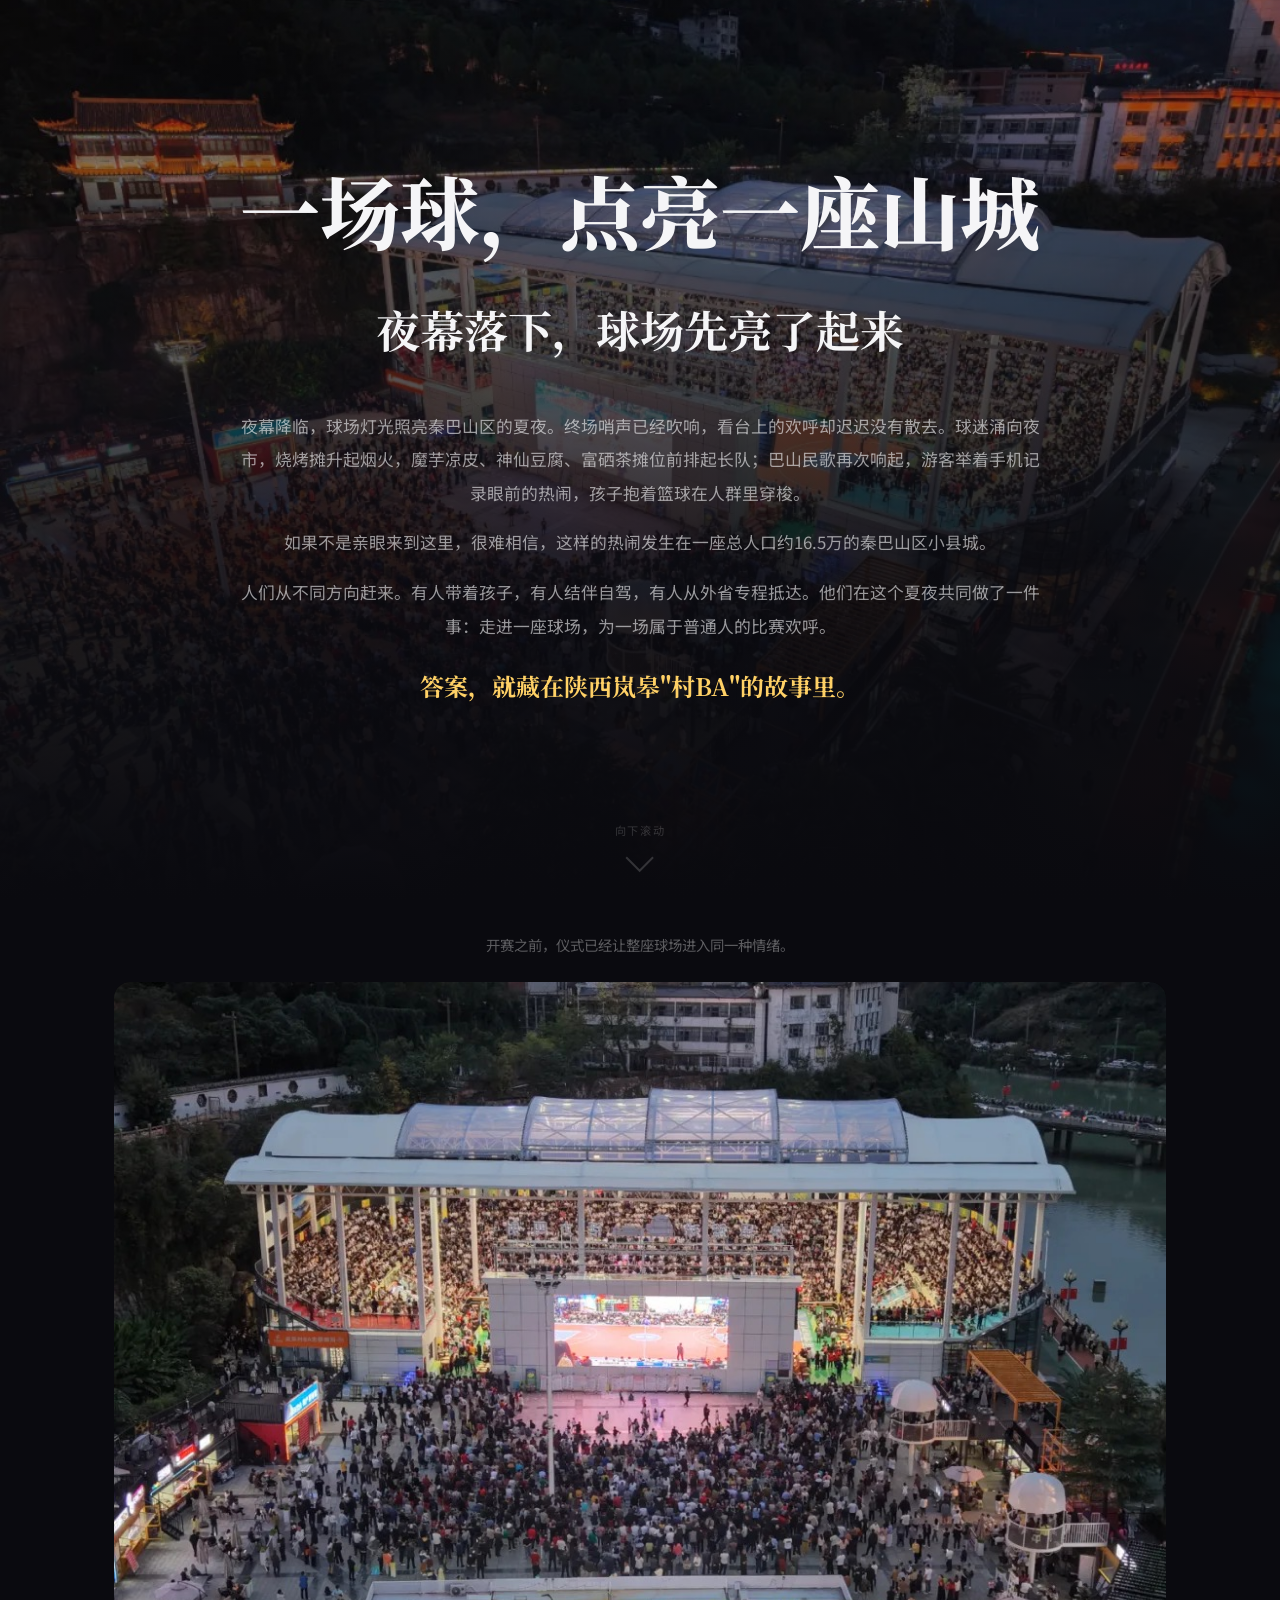
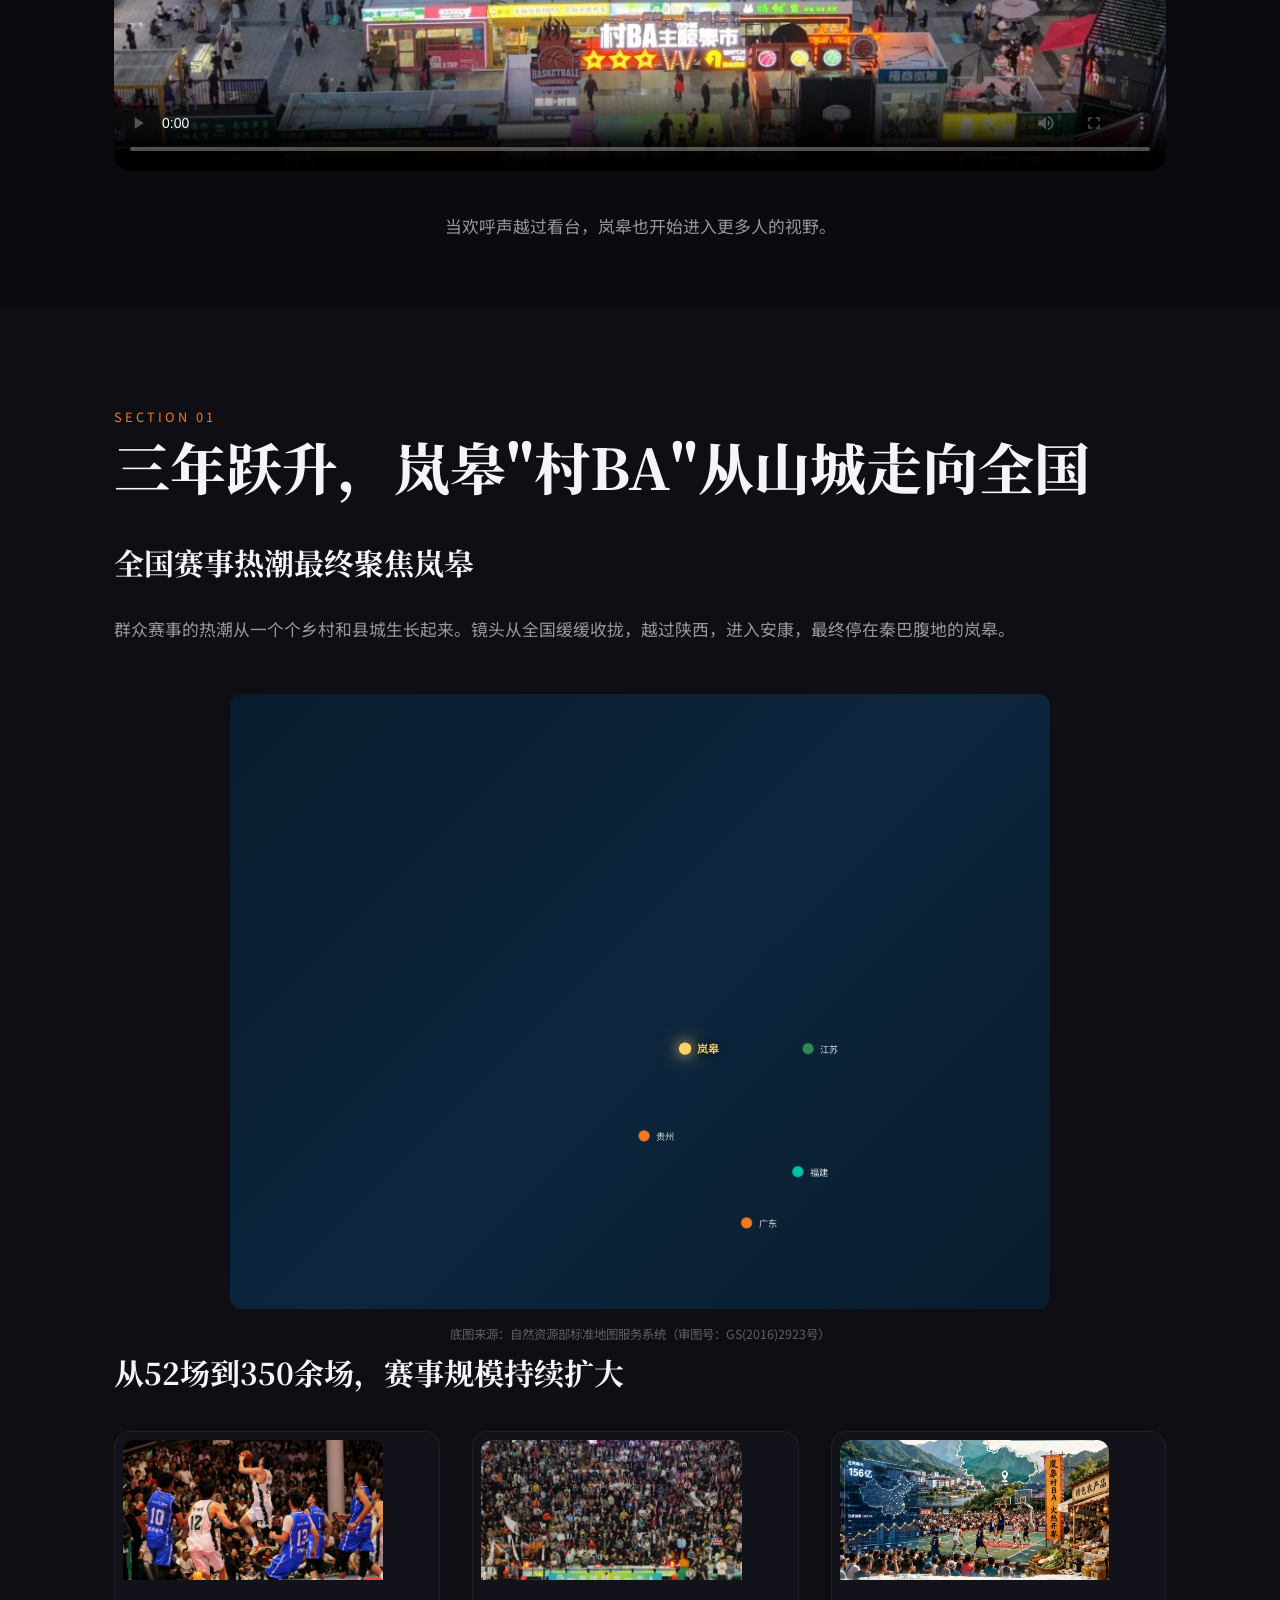
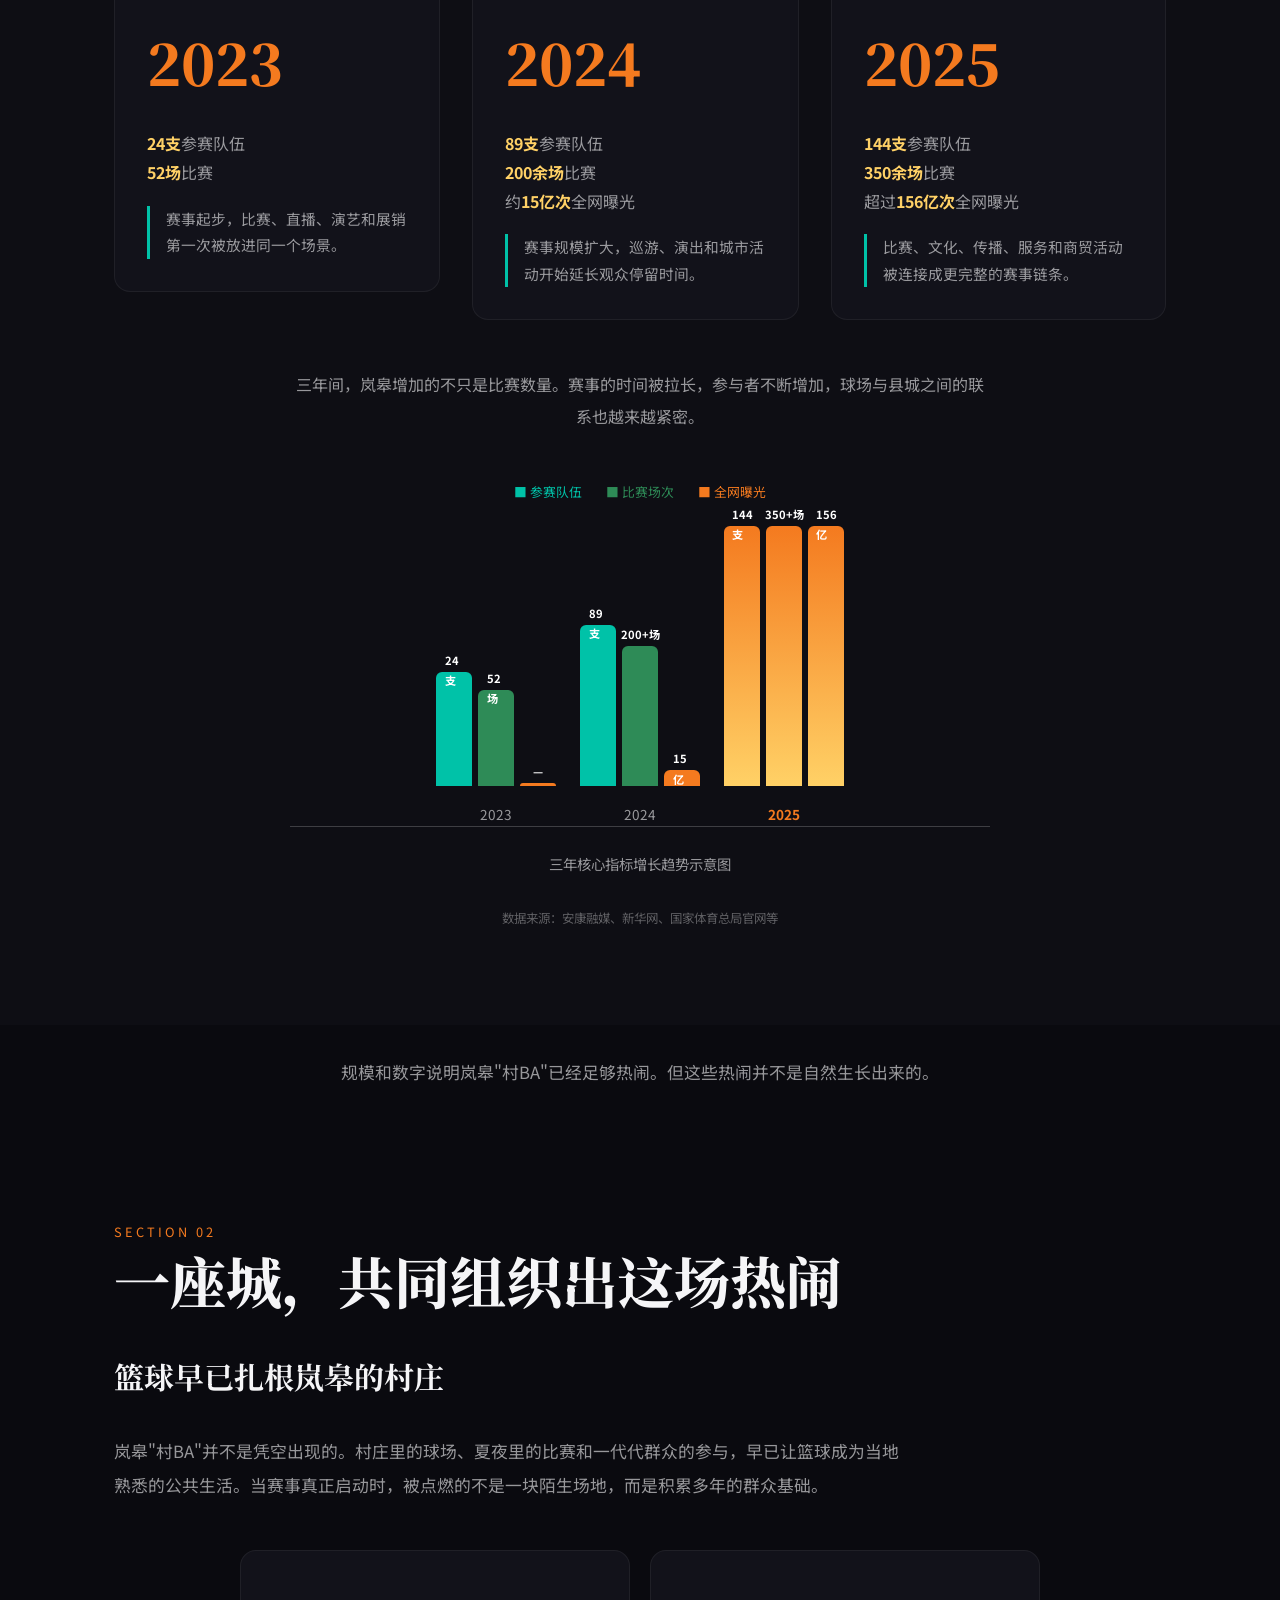
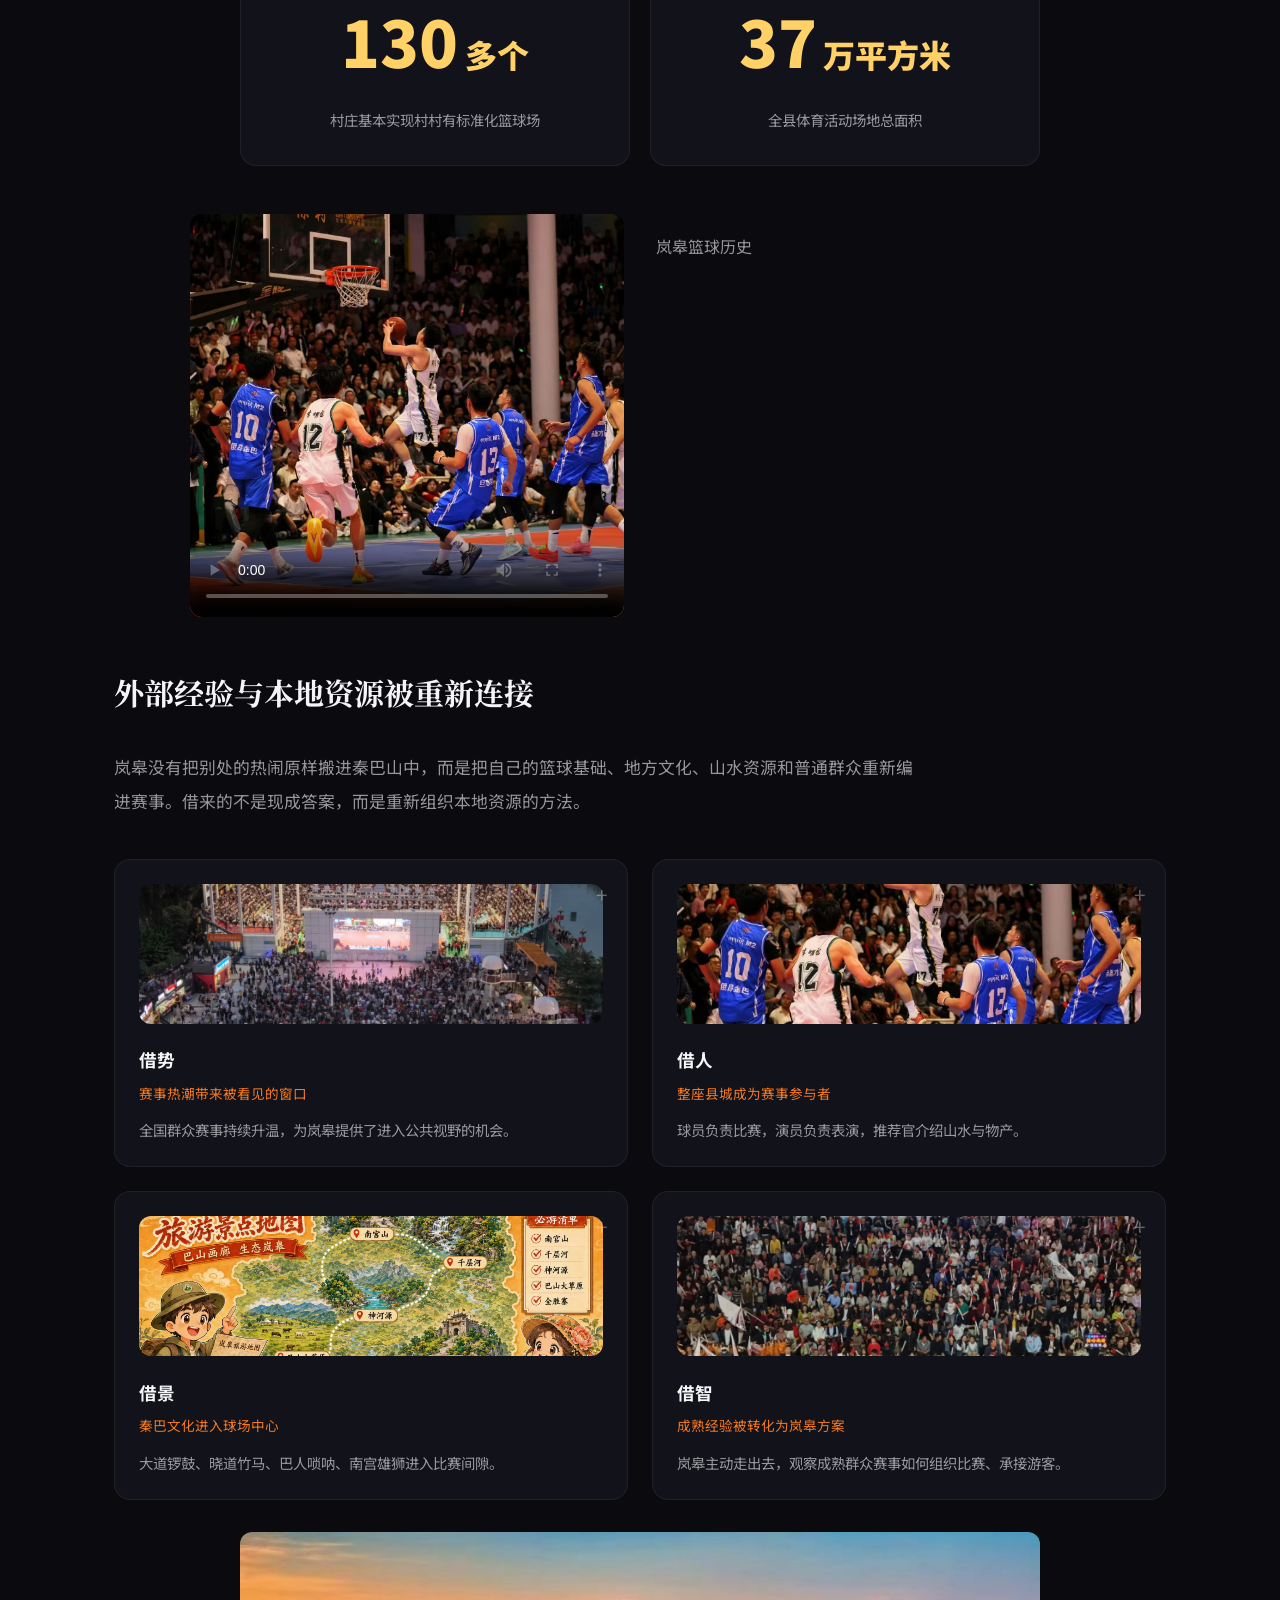
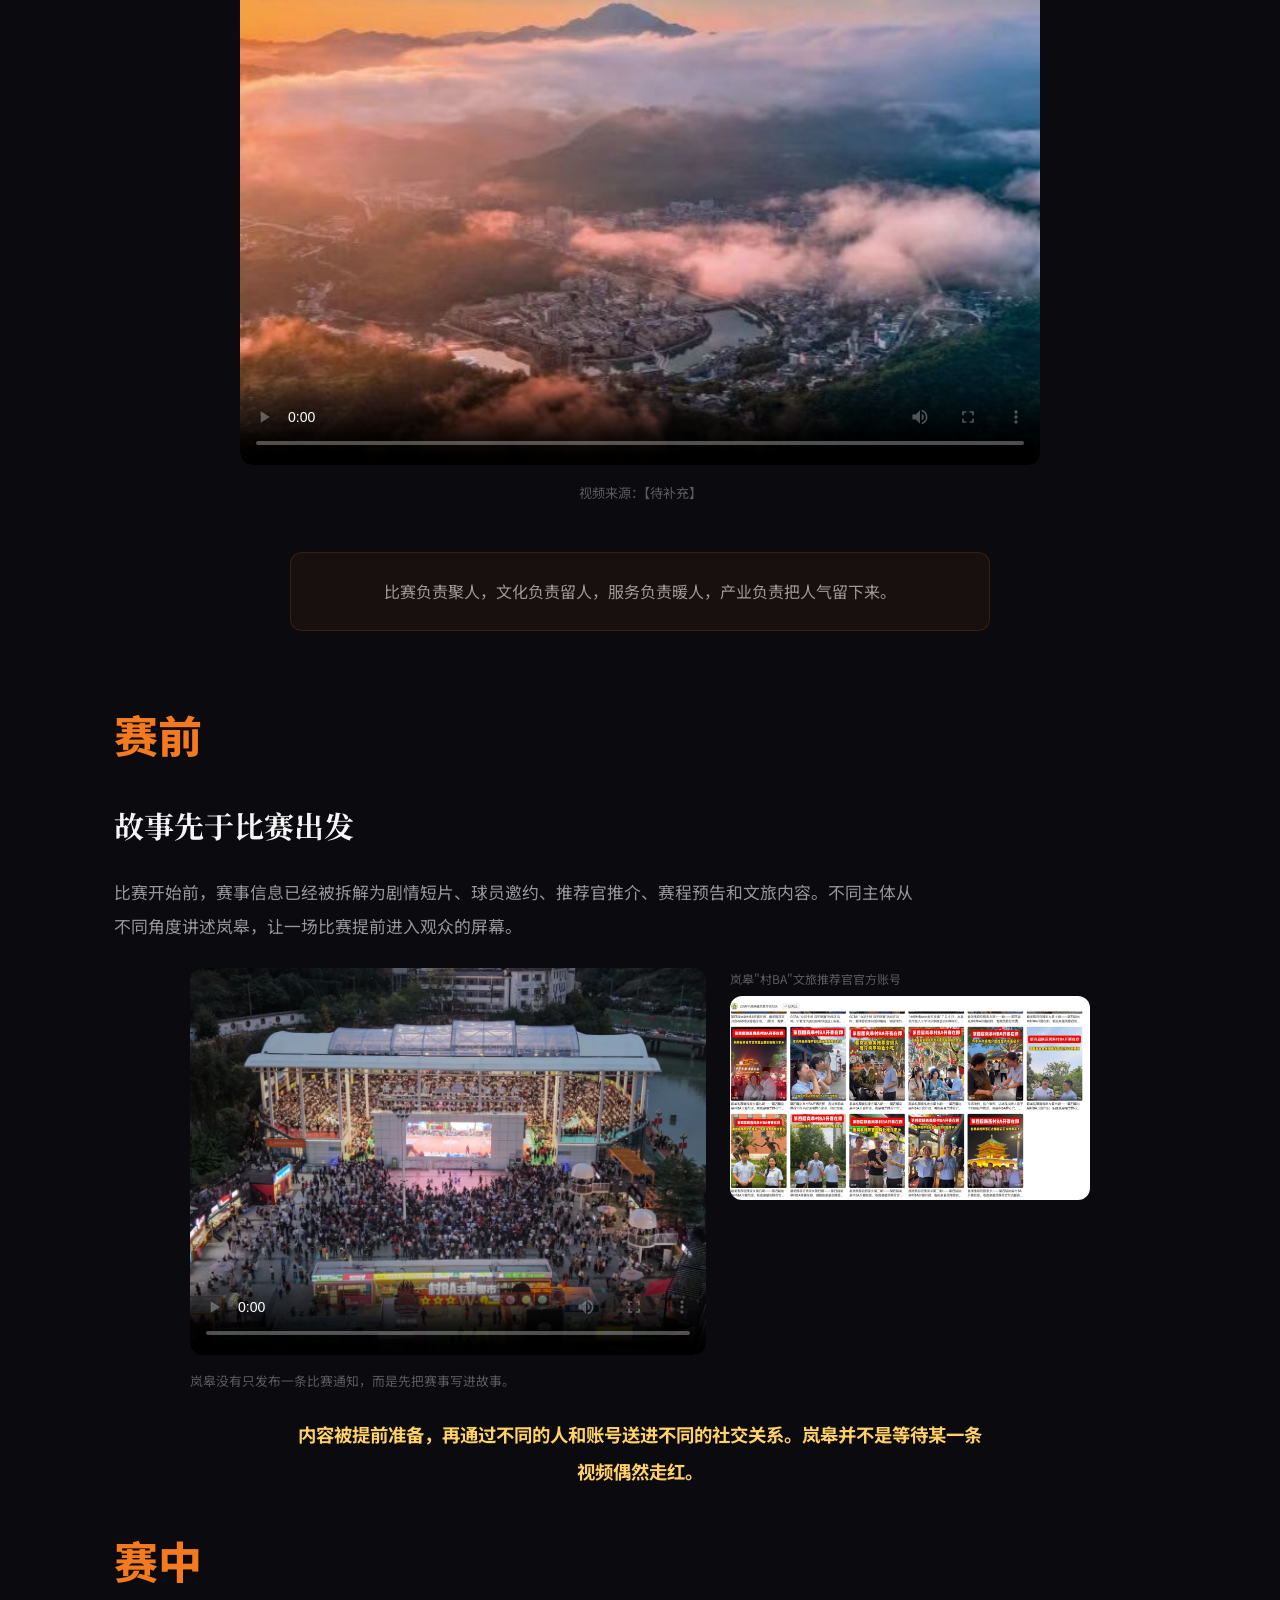
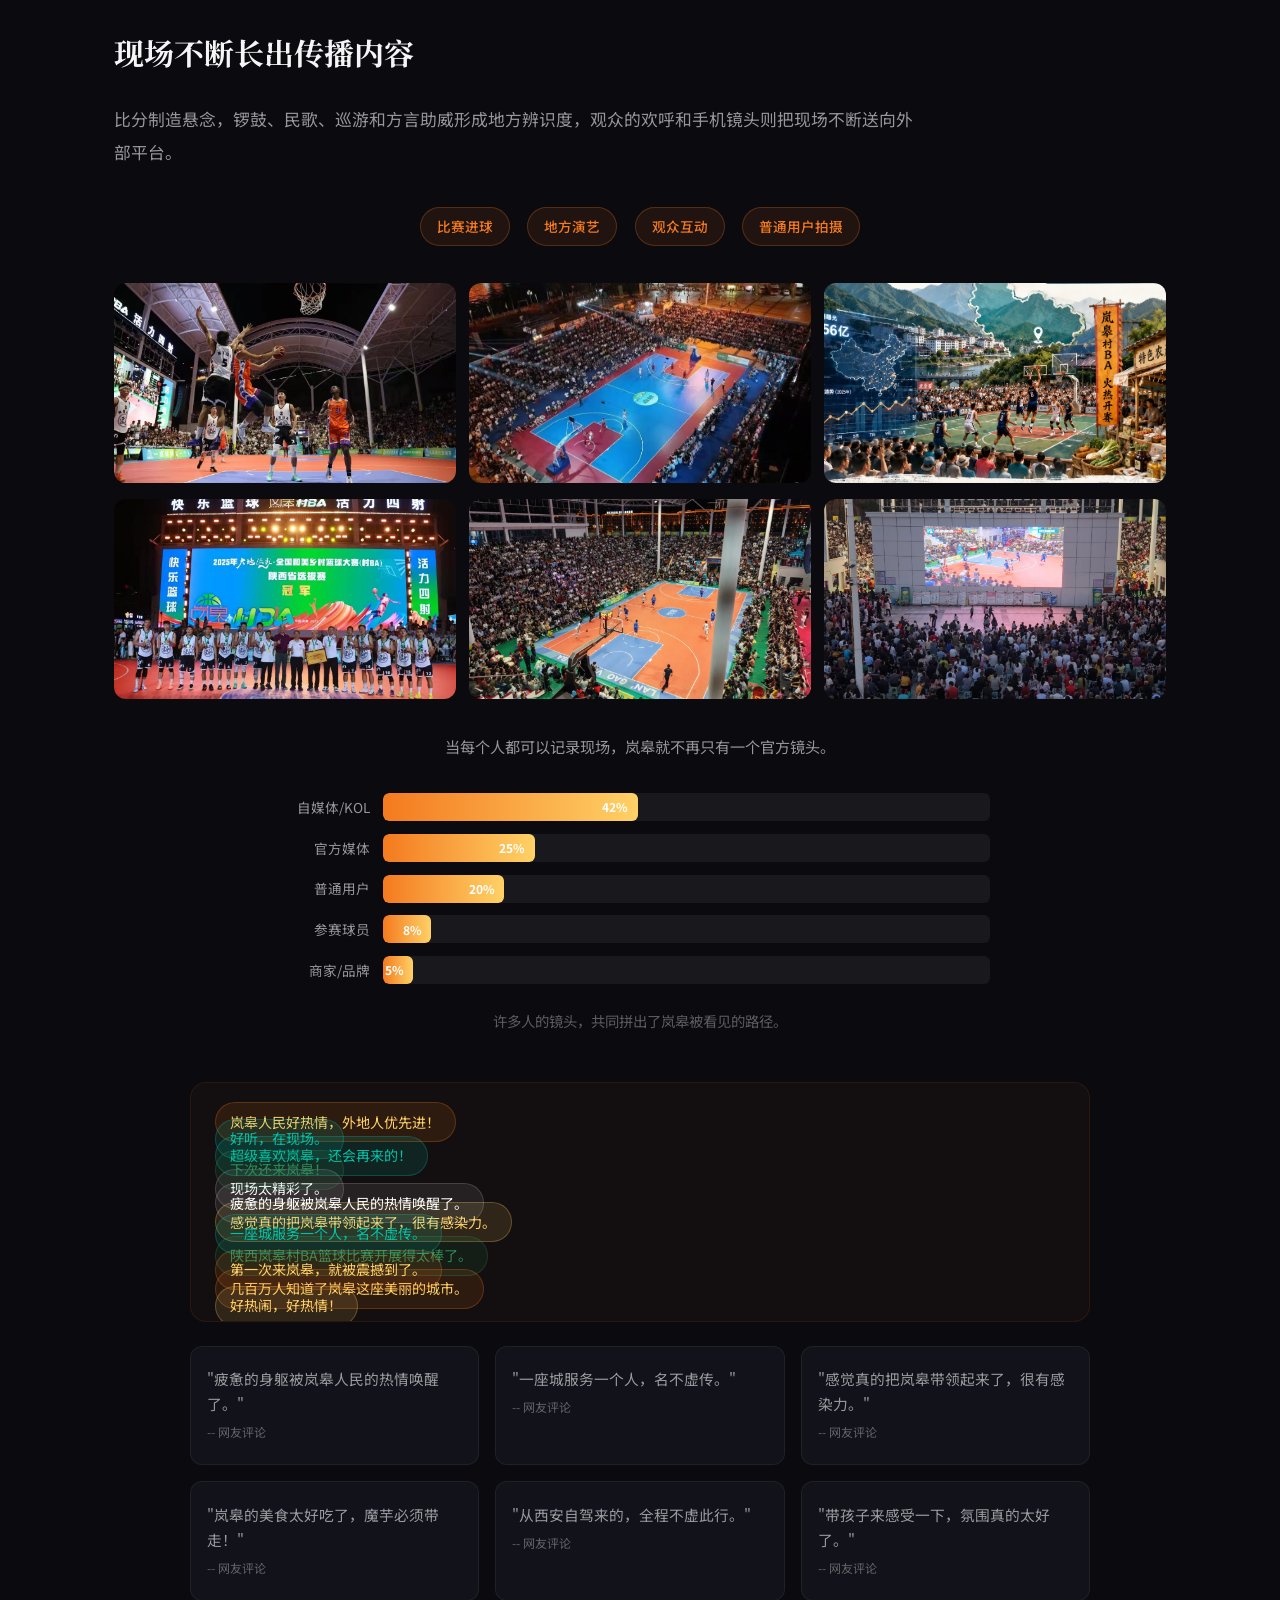
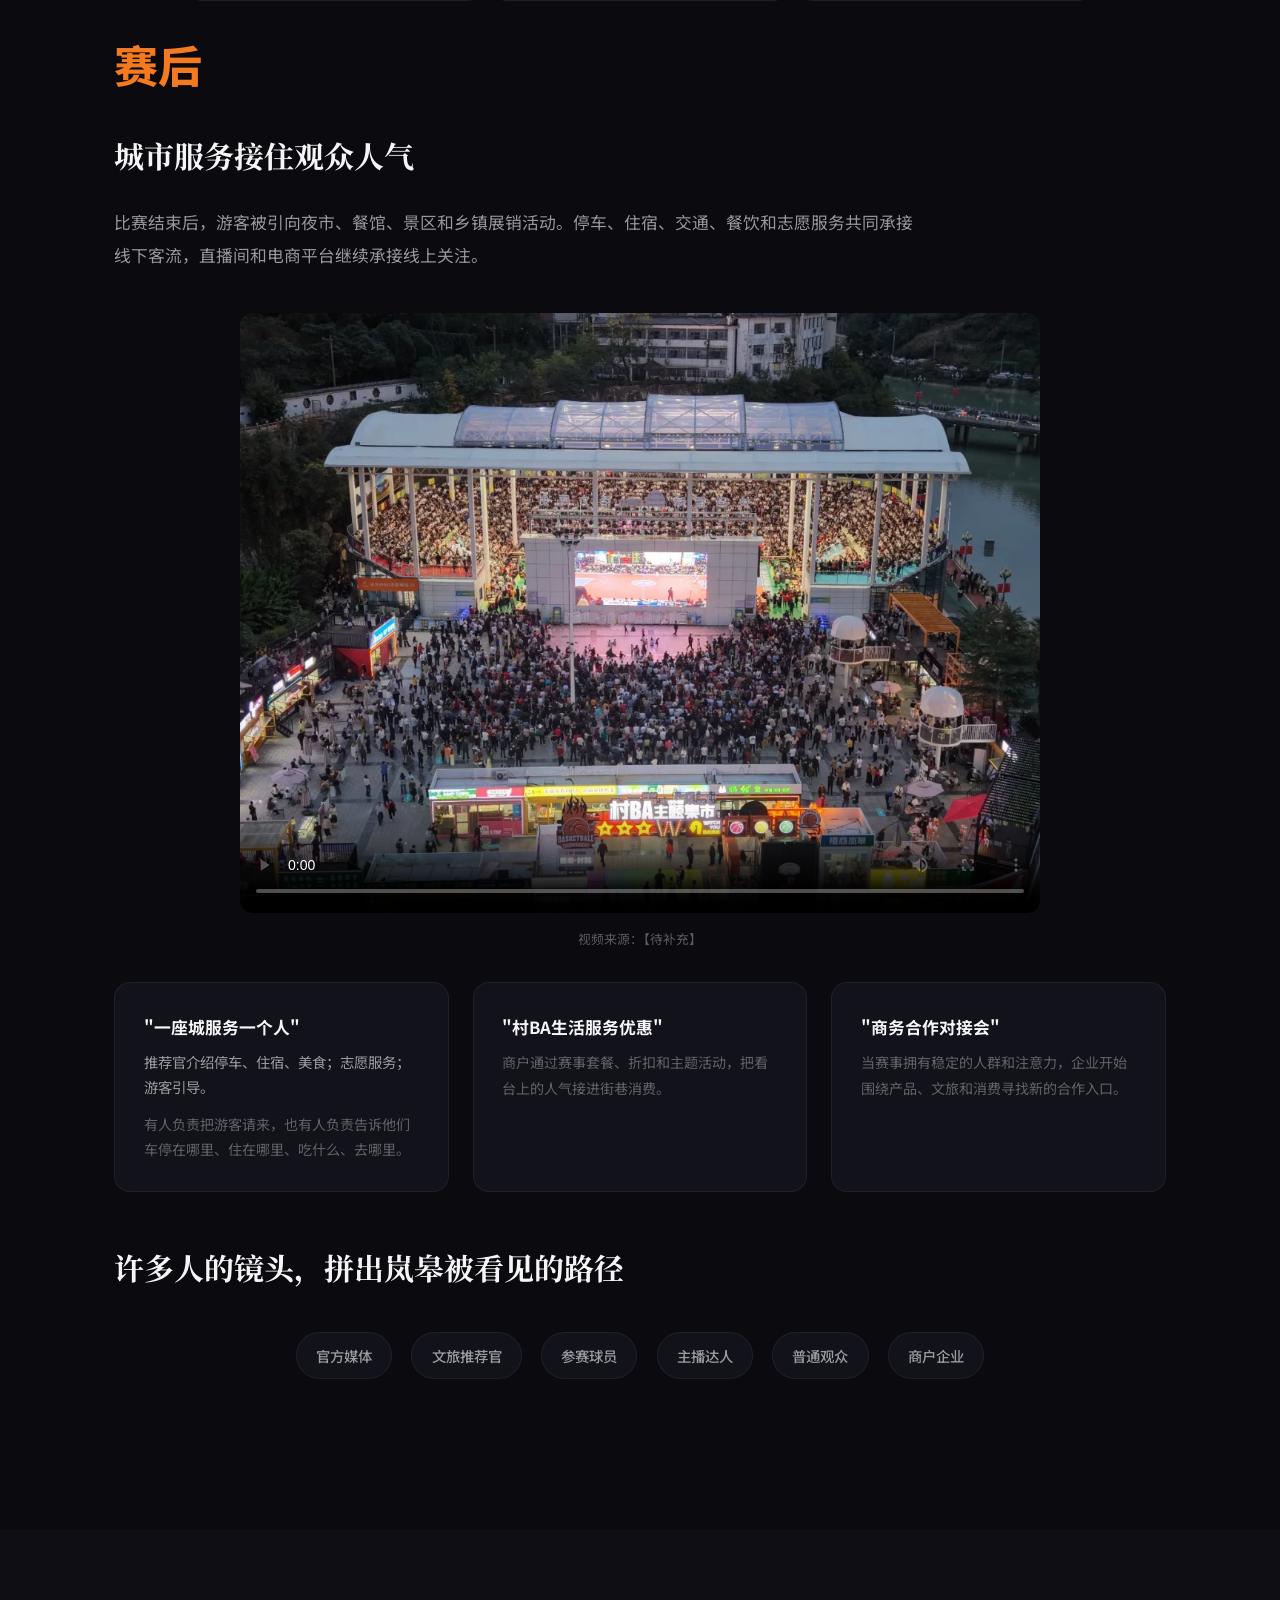
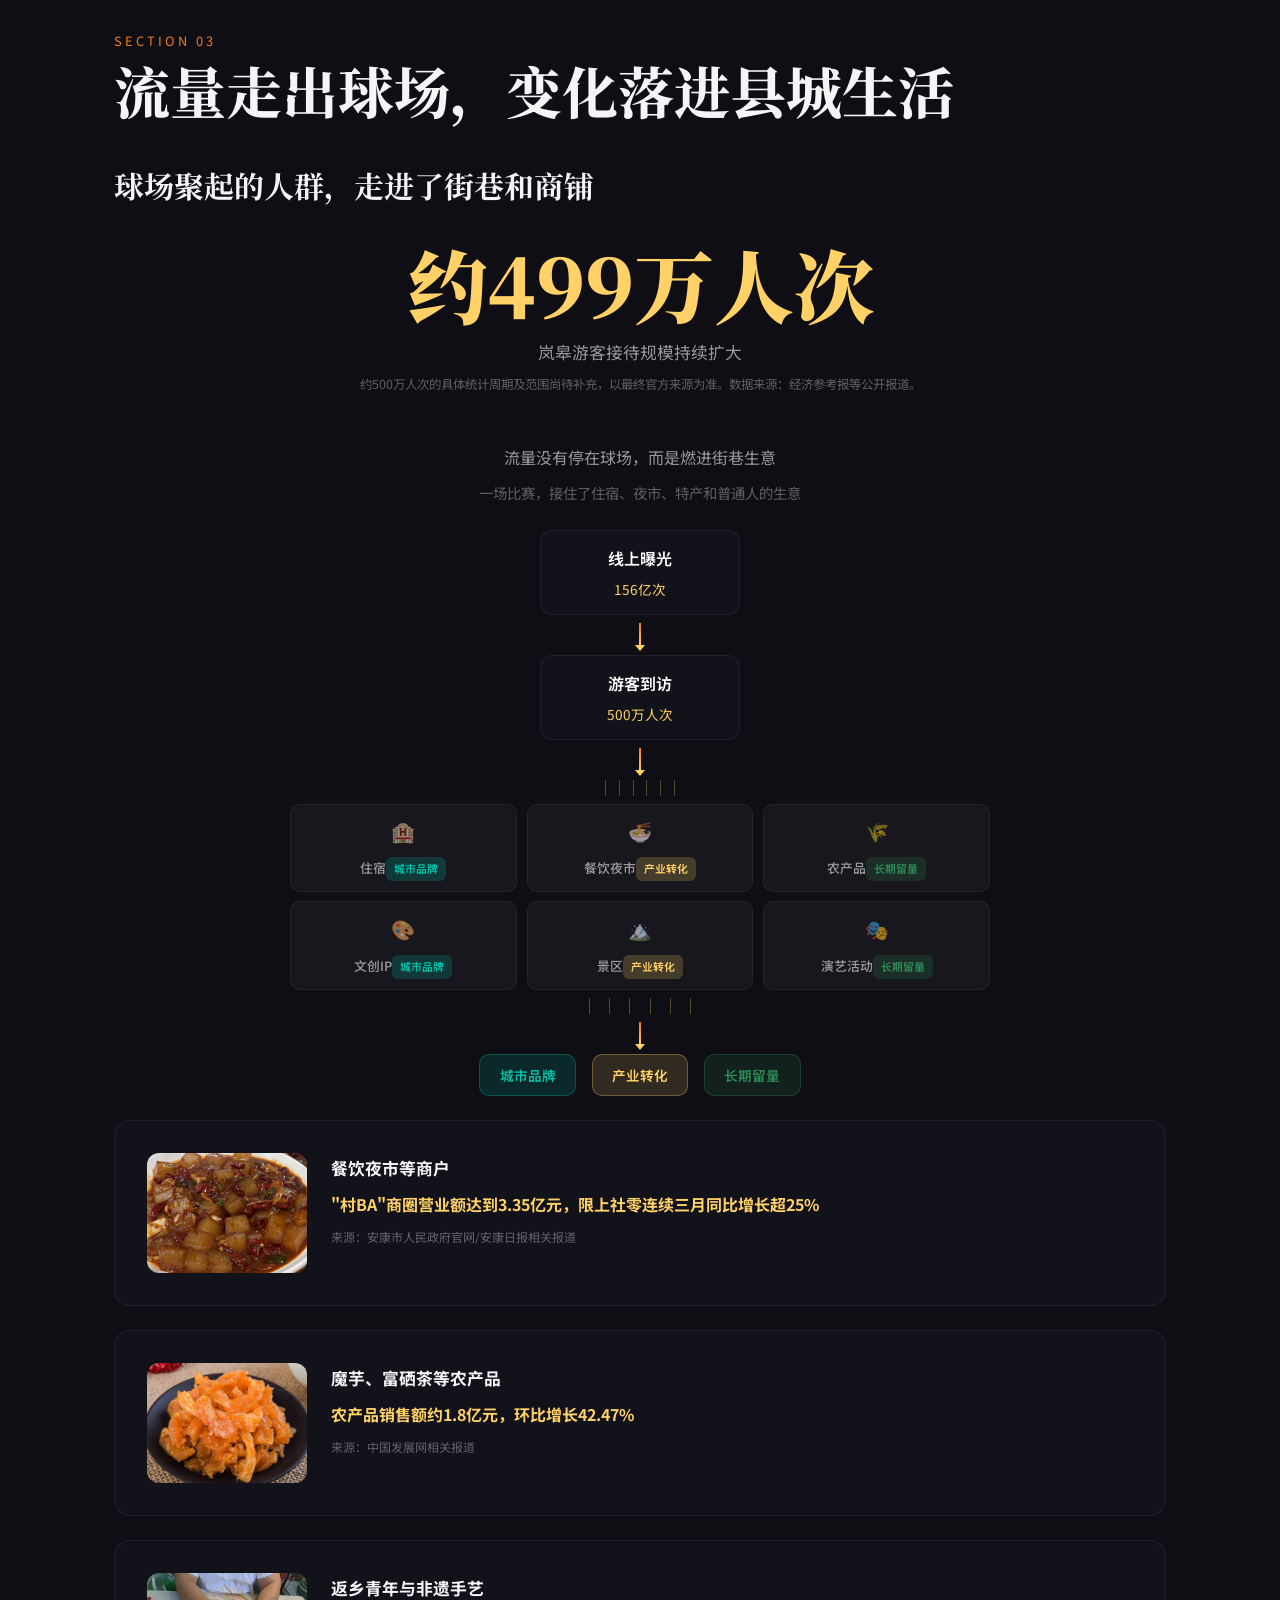
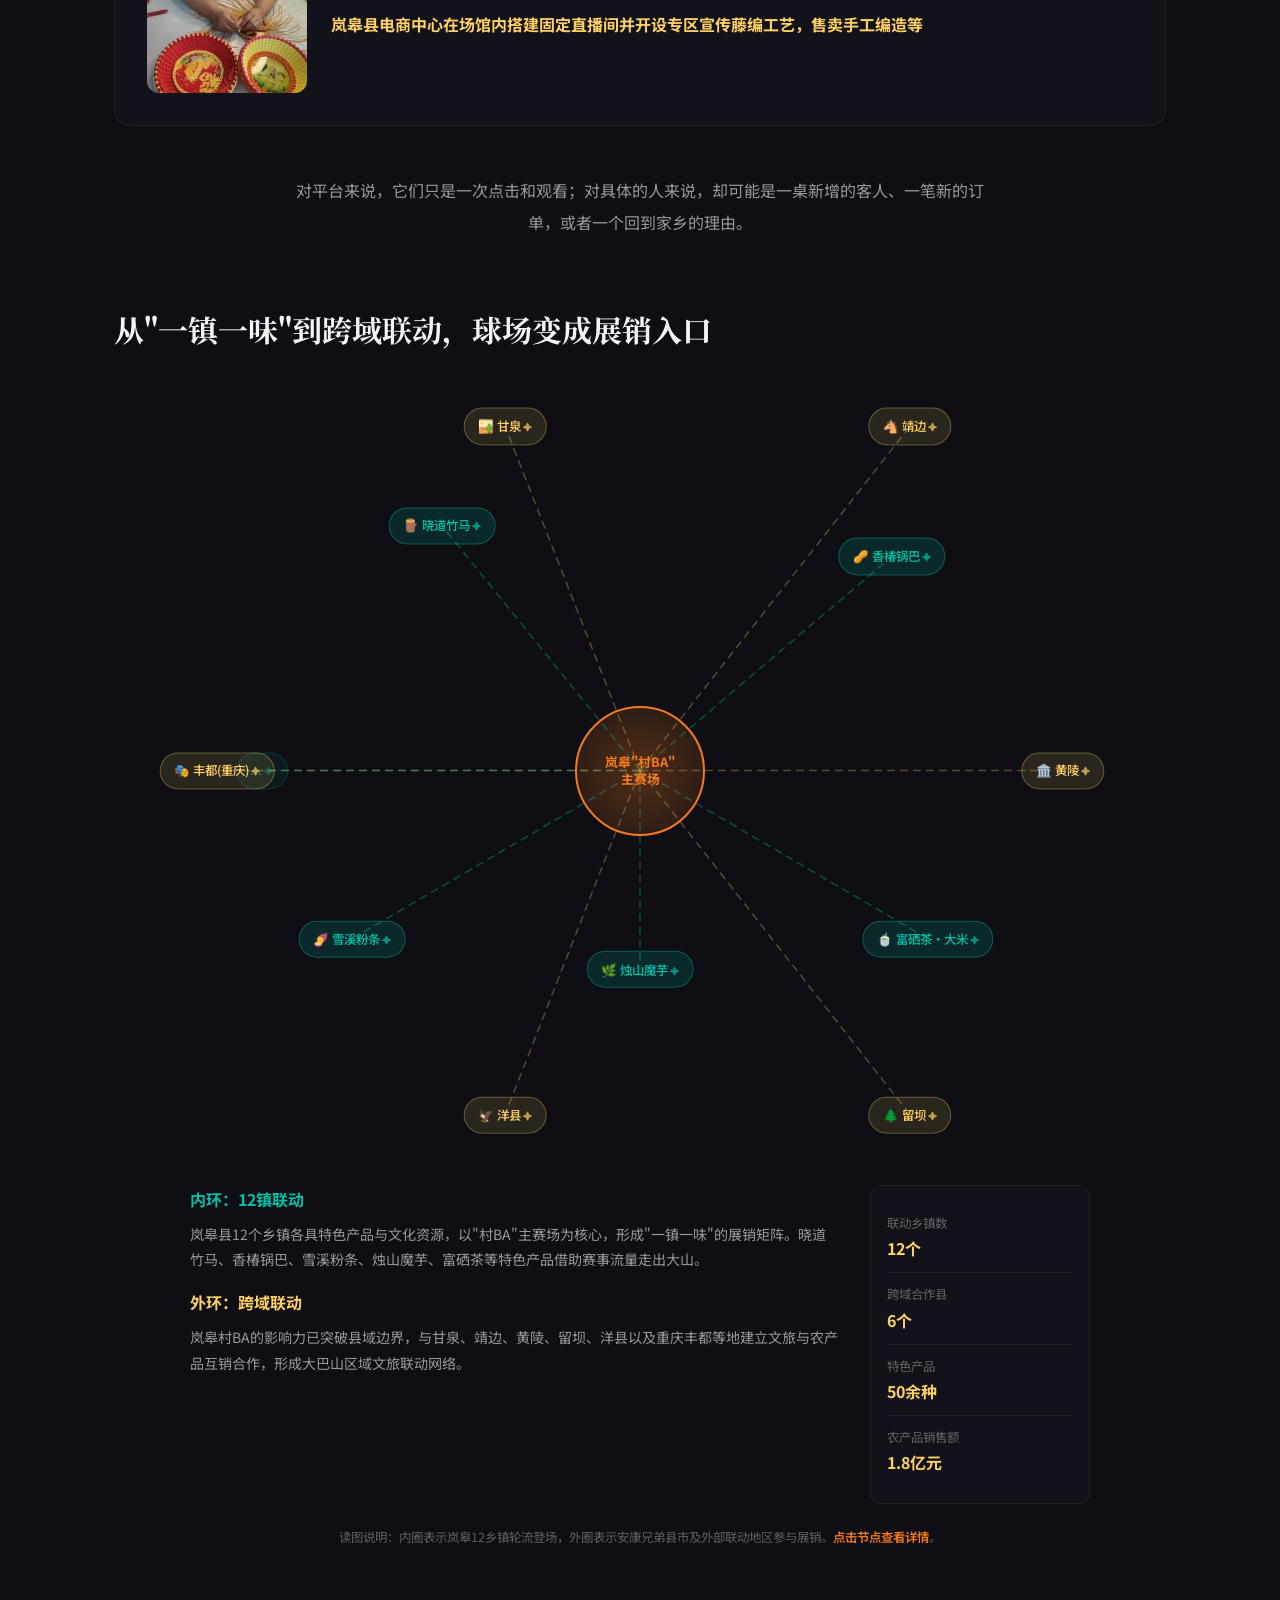
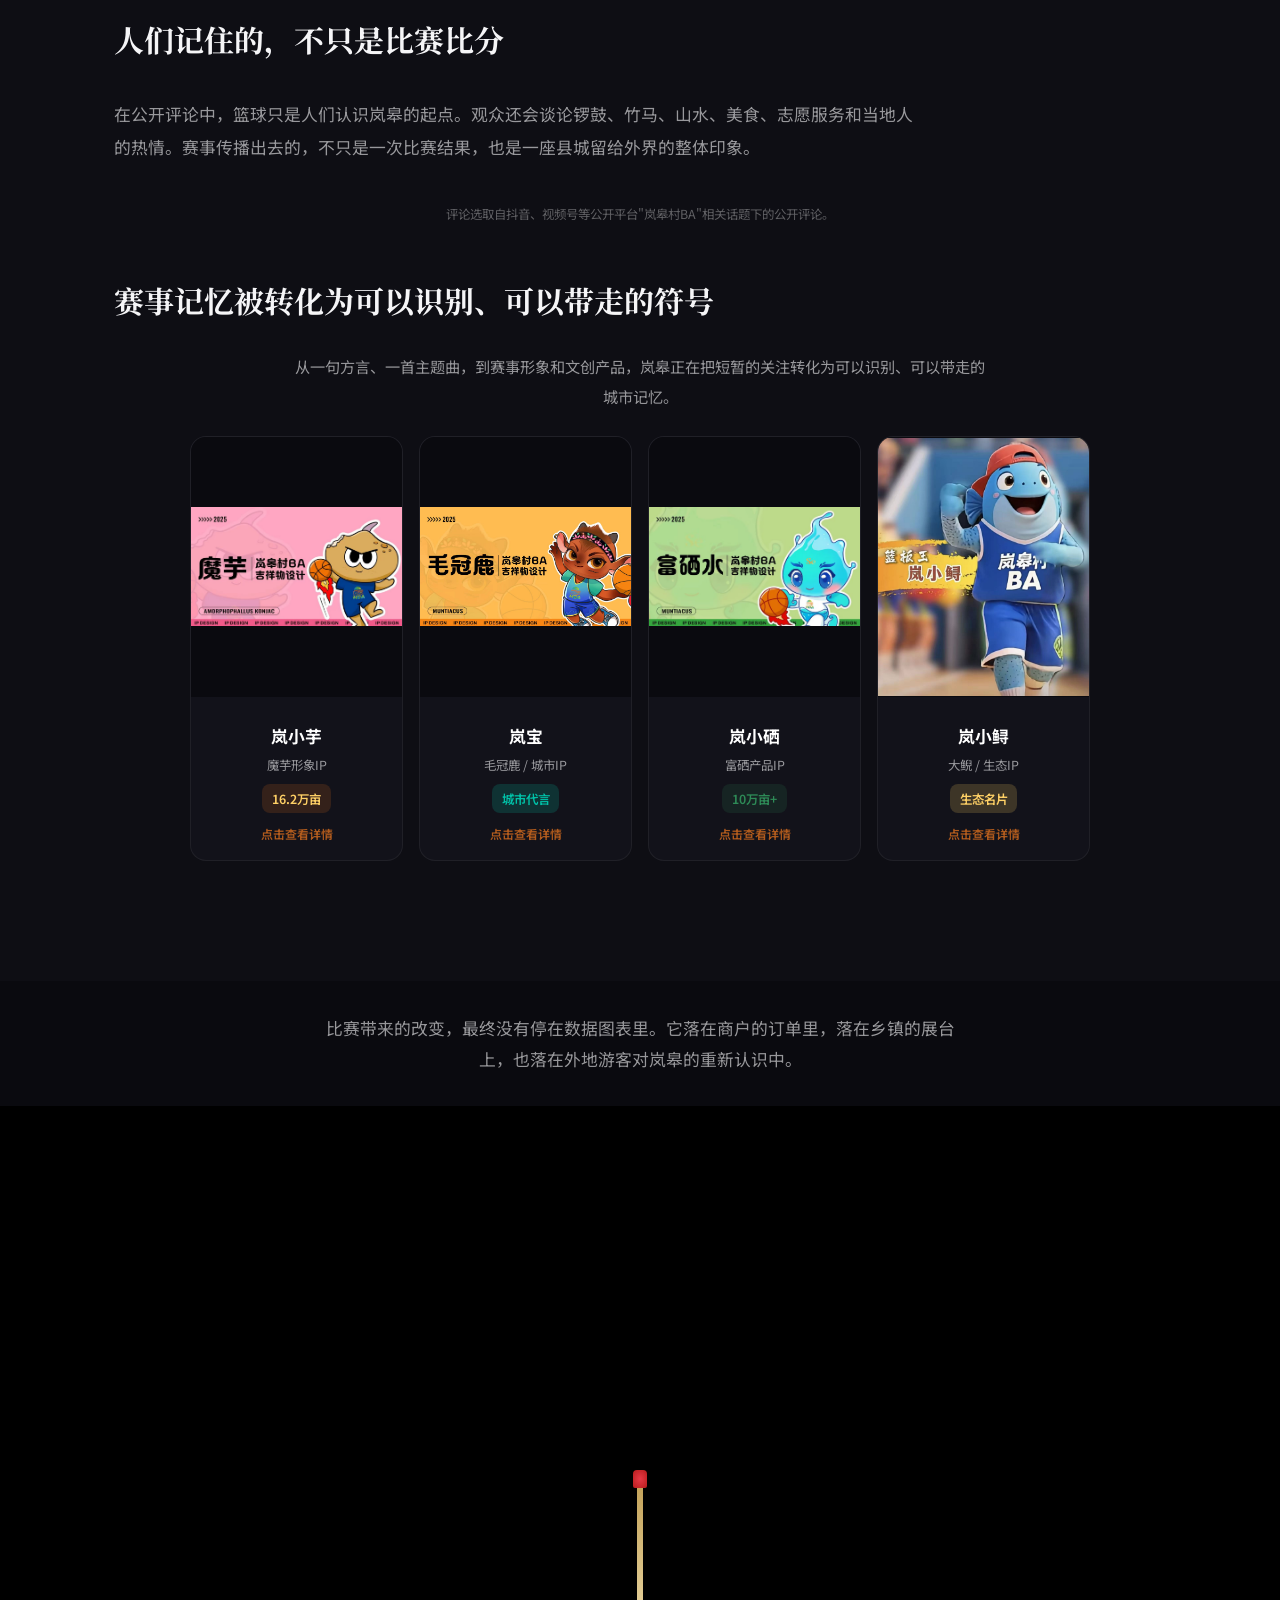
==== pages/self-contained.html @ db694381 "fix: 贵州点再下移1.5%+IP卡片放大居中+点击查看详情+夜市图更换" ====
<!DOCTYPE html>
<html lang="zh-CN">
<head>
    <meta charset="UTF-8">
    <meta name="viewport" content="width=device-width, initial-scale=1.0">
    <title>一场球，点亮一座山城 — 岚皋"村BA"数据新闻</title>
    <link href="https://fonts.googleapis.com/css2?family=Noto+Sans+SC:wght@300;400;500;700;800;900&family=Noto+Serif+SC:wght@400;700;900&display=swap" rel="stylesheet">
    <style>
    :root {
        --bg-deep: #0A0A0F;
        --bg-section: #0E0E14;
        --surface-card: #12121A;
        --surface-border: rgba(255,255,255,0.06);
        --surface-text: #F5F5F7;
        --surface-text-secondary: rgba(245,245,247,0.6);
        --surface-text-muted: rgba(245,245,247,0.35);
        --color-primary: #F47A1F;
        --color-secondary: #FFD166;
        --color-accent: #00C2A8;
        --font-display: 'Noto Serif SC', serif;
        --font-body: 'Noto Sans SC', -apple-system, sans-serif;
    }
    * { margin: 0; padding: 0; box-sizing: border-box; }
    html { scroll-behavior: smooth; }
    body { background: var(--bg-deep); color: var(--surface-text); font-family: var(--font-body); line-height: 1.8; overflow-x: hidden; }

    /* ============ SCROLL REVEAL ============ */
    .reveal { opacity: 0; transform: translateY(30px); transition: opacity 0.8s ease, transform 0.8s ease; }
    .reveal.visible { opacity: 1; transform: translateY(0); }

    /* ============ SECTION CONTAINERS ============ */
    .content-section { max-width: 1100px; margin: 0 auto; padding: 6rem 1.5rem; }
    .section-label { font-size: 0.8rem; color: var(--color-primary); letter-spacing: 3px; text-transform: uppercase; margin-bottom: 1rem; }
    .section-title { font-family: var(--font-display); font-size: clamp(32px, 5vw, 56px); font-weight: 800; line-height: 1.3; margin-bottom: 2rem; color: var(--surface-text); font-style: normal; }
    .sub-title { font-family: var(--font-display); font-size: clamp(22px, 3vw, 30px); font-weight: 700; margin-bottom: 1.5rem; color: var(--surface-text); font-style: normal; }
    .stage-label { font-size: clamp(28px, 4vw, 44px); font-weight: 800; color: var(--color-primary); font-style: normal; }

    /* ============ DATA CARDS ============ */
    .data-card { background: var(--surface-card); border: 1px solid var(--surface-border); border-radius: 16px; padding: 2rem; text-align: center; }
    .data-card .stat-val { font-size: clamp(40px, 6vw, 64px); font-weight: 900; color: var(--color-secondary); font-style: normal; }
    .data-card .stat-label { font-size: 0.9rem; color: var(--surface-text-secondary); margin-top: 0.5rem; }

    /* ============ HERO NUMBER ============ */
    .hero-number { font-family: var(--font-display); font-weight: 900; line-height: 1; }

    /* ============ TREND BAR CHART ============ */
    .vbar-fill { border-radius: 6px 6px 0 0; height: 0; transition: height 1.5s cubic-bezier(0.22,0.61,0.36,1); }

    /* ============ VIDEO ============ */
    .section-video { border-radius: 16px; background: #000; }
    .section-video + .video-caption { text-align: center; font-size: 0.85rem; color: var(--surface-text-muted); margin-top: 0.8rem; }

    /* ============ BORROW CARDS (EXPANDABLE) ============ */
    .borrow-card { background: var(--surface-card); border: 1px solid var(--surface-border); border-radius: 16px; padding: 1.5rem; cursor: pointer; transition: all 0.3s ease; position: relative; overflow: hidden; }
    .borrow-card::after { content: '+'; position: absolute; top: 1rem; right: 1.2rem; font-size: 1.3rem; color: var(--surface-text-muted); transition: transform 0.3s ease; }
    .borrow-card.open::after { transform: rotate(45deg); }
    .borrow-card:hover { border-color: rgba(244,122,31,0.3); }
    .borrow-card h4 { font-size: 1.1rem; font-weight: 700; margin-bottom: 0.3rem; }
    .borrow-card .borrow-subtitle { font-size: 0.85rem; color: var(--color-primary); margin-bottom: 0.5rem; }
    .borrow-card .borrow-summary { font-size: 0.9rem; color: var(--surface-text-secondary); line-height: 1.7; }
    .borrow-card .borrow-detail { max-height: 0; overflow: hidden; transition: max-height 0.5s ease, padding 0.3s ease; font-size: 0.88rem; color: var(--surface-text-secondary); line-height: 1.8; }
    .borrow-card.open .borrow-detail { max-height: 300px; padding-top: 0.8rem; }
    .chart-container { position: relative; width: 100%; }
    .bar-chart { display: flex; flex-direction: column; gap: 0.8rem; }
    .bar-row { display: flex; align-items: center; gap: 0.8rem; }
    .bar-label { width: 80px; text-align: right; font-size: 0.85rem; color: var(--surface-text-secondary); flex-shrink: 0; }
    .bar-track { flex: 1; height: 28px; background: rgba(255,255,255,0.06); border-radius: 6px; overflow: hidden; }
    .bar-fill { height: 100%; width: 0; border-radius: 6px; background: linear-gradient(90deg, var(--color-primary), var(--color-secondary)); transition: width 1.2s cubic-bezier(0.22,0.61,0.36,1); display: flex; align-items: center; justify-content: flex-end; padding-right: 0.6rem; }
    .bar-percent { font-size: 0.75rem; font-weight: 700; color: #fff; white-space: nowrap; }
    .borrow-card h4 { font-size: 1.1rem; font-weight: 700; margin-bottom: 0.3rem; }
    .borrow-card .borrow-subtitle { font-size: 0.85rem; color: var(--color-primary); margin-bottom: 0.8rem; }

    /* ============ COMMENT CARDS ============ */
    .comment-card { background: var(--surface-card); border: 1px solid var(--surface-border); border-radius: 12px; padding: 1.5rem; }
    .comment-card .comment-text { font-size: 0.95rem; line-height: 1.7; margin-bottom: 0.8rem; }
    .comment-card .comment-meta { font-size: 0.75rem; color: var(--surface-text-muted); }

    /* ============ SERVICE CARDS (SECTION 02 POST-GAME) ============ */
    .service-card { background: var(--surface-card); border: 1px solid var(--surface-border); border-radius: 16px; padding: 1.8rem; }
    .service-card h4 { font-size: 1.05rem; font-weight: 700; margin-bottom: 0.5rem; color: var(--surface-text); }
    .service-card p { font-size: 0.9rem; color: var(--surface-text-secondary); line-height: 1.7; }

    /* ============ YEAR CARDS ============ */
    .year-card { background: var(--surface-card); border: 1px solid var(--surface-border); border-radius: 16px; padding: 2rem; }
    .year-card .year-num { font-family: var(--font-display); font-size: clamp(36px, 5vw, 56px); font-weight: 900; color: var(--color-primary); margin-bottom: 1rem; }
    .year-card .year-stat { font-size: 1rem; color: var(--surface-text-secondary); line-height: 1.8; }
    .year-card .year-stat strong { color: var(--color-secondary); font-weight: 700; }
    .year-card .year-judgment { margin-top: 1.2rem; font-size: 0.92rem; color: var(--surface-text-secondary); line-height: 1.8; border-left: 3px solid var(--color-accent); padding-left: 1rem; }

    /* ============ HERO SECTION ============ */
    .hero { position: relative; min-height: 100vh; display: flex; flex-direction: column; align-items: center; justify-content: center; padding: 4rem 2rem 6rem; text-align: center; overflow: hidden; }
    .hero-overlay { position: absolute; inset: 0; background: linear-gradient(180deg, rgba(10,10,15,0.3) 0%, rgba(10,10,15,0.85) 60%, var(--bg-deep) 100%); z-index: 1; }
    .hero-bg { position: absolute; inset: 0; background: url('assets/photos/night-panorama.jpg') center/cover no-repeat; z-index: 0; }
    .hero-content { position: relative; z-index: 2; max-width: 800px; }
    .hero-content .hero-title { font-family: var(--font-display); font-size: clamp(48px, 8vw, 80px); font-weight: 800; line-height: 1.2; margin-bottom: 2rem; color: var(--surface-text); font-style: normal; }
    .hero-content .hero-text { font-size: 1.05rem; color: var(--surface-text-secondary); line-height: 2; margin-bottom: 1.5rem; }
    .hero-content .hero-text p { margin-bottom: 1rem; }
    .hero-content .hero-emphasis { font-family: var(--font-display); font-size: clamp(18px, 2.5vw, 24px); font-weight: 700; color: var(--color-secondary); line-height: 1.6; }
    .scroll-indicator { position: absolute; bottom: 2rem; left: 50%; transform: translateX(-50%); display: flex; flex-direction: column; align-items: center; gap: 0.5rem; opacity: 0.5; animation: bounceDown 2s infinite; z-index: 2; }
    .scroll-indicator span { font-size: 0.7rem; letter-spacing: 0.15em; color: var(--surface-text-muted); }
    .scroll-arrow { width: 20px; height: 20px; border-right: 2px solid var(--surface-text-muted); border-bottom: 2px solid var(--surface-text-muted); transform: rotate(45deg); }
    @keyframes bounceDown { 0%, 100% { transform: translateX(-50%) translateY(0); } 50% { transform: translateX(-50%) translateY(10px); } }

    /* ============ MAP SECTION ============ */
    .map-stage { position: relative; max-width: 820px; margin: 0 auto; aspect-ratio: 4/3; overflow: hidden; border-radius: 12px; background: #0a1e33; }
    .map-base { position: absolute; inset: 0; background-image: url('assets/photos/china-map.jpg'); background-size: 113% auto; background-repeat: no-repeat; background-position: 30% 33%; filter: brightness(0.35) saturate(0.5) sepia(0.3) hue-rotate(190deg); }
    .map-overlay { position: absolute; inset: 0; background: linear-gradient(135deg, rgba(7,27,44,0.75) 0%, rgba(15,45,71,0.55) 50%, rgba(7,27,44,0.75) 100%); pointer-events: none; }
    .ev-dots-layer { position: absolute; inset: 0; width: 100%; height: 100%; z-index: 2; transform: translate(-2%, 6%); pointer-events: none; }
    .ev-dot { display: block; }
    .ev-dot .ev-pulse { animation: evPulse 2.5s ease-in-out infinite; }
    @keyframes evPulse { 0%, 100% { r: 5; opacity: 0.6; } 50% { r: 10; opacity: 0; } }
    .ev-dot.langao-dot .ev-core { fill: #FFD166 !important; filter: drop-shadow(0 0 6px rgba(255,209,102,0.8)) drop-shadow(0 0 12px rgba(255,209,102,0.4)); }
    .ev-dot.langao-dot .ev-ring1 { animation: langaoRing 2s ease-out infinite; }
    .ev-dot.langao-dot .ev-ring2 { animation: langaoRing 2s ease-out infinite 0.6s; }
    .ev-dot.langao-dot .ev-ring3 { animation: langaoRing 2s ease-out infinite 1.2s; }
    @keyframes langaoRing { 0% { r: 6; opacity: 0.8; stroke-width: 2.5; } 100% { r: 28; opacity: 0; stroke-width: 0.5; } }
    .ev-label { font-family: var(--font-body); font-size: 9px; fill: rgba(255,255,255,0.8); pointer-events: none; white-space: nowrap; }
    .langao-dot .ev-label { font-size: 11px; fill: #FFD166; font-weight: 600; filter: drop-shadow(0 0 4px rgba(0,0,0,0.9)); }

    /* ============ CONTENT TAGS ============ */
    .content-tag { display: inline-block; padding: 0.4rem 1rem; border-radius: 20px; font-size: 0.85rem; font-weight: 500; background: rgba(244,122,31,0.1); border: 1px solid rgba(244,122,31,0.25); color: var(--color-primary); margin: 0.3rem; }

    /* ============ IP AVATAR ============ */
    .ip-avatar { width: 60px; height: 60px; border-radius: 50%; object-fit: contain; display: block; }

    /* ============ MASCOT CARDS (EXPANDABLE) ============ */
    .mascot-card { background: var(--surface-card); border: 1px solid var(--surface-border); border-radius: 16px; overflow: hidden; cursor: pointer; transition: all 0.3s ease; }
    .mascot-card:hover { transform: translateY(-4px); box-shadow: 0 8px 30px rgba(0,0,0,0.3); }
    .mascot-card img { width: 100%; height: 260px; object-fit: contain; object-position: center; background: var(--bg-deep); }
    .mascot-card .mascot-info { padding: 1rem 1.2rem; position: relative; }
    .mascot-card .mascot-name { font-weight: 700; font-size: 1.05rem; color: #fff; }
    .mascot-card .mascot-tag { font-size: 0.78rem; color: var(--surface-text-secondary); margin-top: 0.2rem; }
    .mascot-card .mascot-stat { display: inline-block; margin-top: 0.5rem; padding: 0.2rem 0.6rem; border-radius: 8px; font-size: 0.78rem; font-weight: 600; }
    .mascot-card:nth-child(1) .mascot-stat { background: rgba(244,122,31,0.15); color: var(--color-secondary); }
    .mascot-card:nth-child(2) .mascot-stat { background: rgba(0,194,168,0.18); color: var(--color-accent); }
    .mascot-card:nth-child(3) .mascot-stat { background: rgba(46,139,87,0.15); color: #2E8B57; }
    .mascot-card:nth-child(4) .mascot-stat { background: rgba(255,209,102,0.18); color: var(--color-secondary); }
    .mascot-card .mascot-click-hint { display: block; text-align: center; font-size: 0.75rem; color: var(--color-primary); font-weight: 600; margin-top: 0.6rem; opacity: 0.7; transition: opacity 0.3s; }
    .mascot-card:hover .mascot-click-hint { opacity: 1; }
    .mascot-detail { max-height: 0; overflow: hidden; transition: max-height 0.5s ease; font-size: 0.88rem; color: var(--surface-text-secondary); line-height: 1.8; }
    .mascot-detail.open { max-height: 200px; padding: 0 1.2rem 1rem; }

    /* ============ RADIATION MAP ============ */
    .radiation-map { max-width: 900px; margin: 0 auto; position: relative; aspect-ratio: 1 / 0.85; }
    .radiation-center { position: absolute; top: 50%; left: 50%; transform: translate(-50%, -50%); width: 130px; height: 130px; background: radial-gradient(circle, rgba(244,122,31,0.3), rgba(244,122,31,0.08)); border: 2px solid var(--color-primary); border-radius: 50%; display: flex; align-items: center; justify-content: center; text-align: center; z-index: 5; animation: pulseGlow 2.5s ease-in-out infinite; }
    .radiation-center span { font-size: 0.8rem; font-weight: 700; color: var(--color-primary); line-height: 1.3; }
    @keyframes pulseGlow { 0%, 100% { box-shadow: 0 0 20px rgba(244,122,31,0.3); } 50% { box-shadow: 0 0 40px rgba(244,122,31,0.55), 0 0 60px rgba(244,122,31,0.2); } }
    .radiation-lines { position: absolute; top: 0; left: 0; width: 100%; height: 100%; z-index: 1; pointer-events: none; }
    .radiation-lines line { stroke-dasharray: 8 5; animation: dashFlow 1.5s linear infinite; }
    @keyframes dashFlow { 0% { stroke-dashoffset: 0; } 100% { stroke-dashoffset: -26; } }
    .inner-ring-node, .outer-ring-node { position: absolute; z-index: 3; padding: 0.4rem 0.8rem; border-radius: 20px; font-size: 0.78rem; font-weight: 500; cursor: pointer; transition: all 0.3s ease; white-space: nowrap; }
    .inner-ring-node { background: rgba(0,194,168,0.15); color: var(--color-accent); border: 1px solid rgba(0,194,168,0.35); }
    .inner-ring-node:hover { background: rgba(0,194,168,0.3); box-shadow: 0 0 15px rgba(0,194,168,0.4); }
    .inner-ring-node::after, .outer-ring-node::after { content: " \2726"; font-size: 0.6rem; opacity: 0.7; }
    .inner-ring-node:hover::after, .outer-ring-node:hover::after { opacity: 1; }
    .outer-ring-node { background: rgba(255,209,102,0.12); color: var(--color-secondary); border: 1px solid rgba(255,209,102,0.3); }
    .outer-ring-node:hover { background: rgba(255,209,102,0.25); box-shadow: 0 0 15px rgba(255,209,102,0.4); }
    .radiation-tooltip { position: absolute; background: rgba(7,27,44,0.95); border: 1px solid rgba(255,255,255,0.15); border-radius: 10px; padding: 0.8rem 1rem; font-size: 0.82rem; color: var(--surface-text-secondary); max-width: 220px; pointer-events: none; opacity: 0; transition: opacity 0.3s ease; z-index: 20; line-height: 1.6; }
    .radiation-tooltip.show { opacity: 1; }

    /* ============ SPREAD NODES ============ */
    .spread-node { display: inline-block; padding: 0.6rem 1.2rem; border-radius: 24px; font-size: 0.9rem; font-weight: 500; margin: 0.35rem; background: var(--surface-card); border: 1px solid var(--surface-border); color: var(--surface-text-secondary); }

    /* ============ ECONOMY CASE CARD ============ */
    .econ-card { background: var(--surface-card); border: 1px solid var(--surface-border); border-radius: 16px; padding: 2rem; display: flex; gap: 1.5rem; align-items: flex-start; }
    .econ-card img { width: 160px; height: 120px; object-fit: cover; border-radius: 12px; flex-shrink: 0; }
    .econ-card .econ-body { flex: 1; }
    .econ-card .econ-body h4 { font-size: 1.05rem; font-weight: 700; margin-bottom: 0.4rem; }
    .econ-card .econ-body .econ-data { font-size: 1rem; font-weight: 700; color: var(--color-secondary); margin-bottom: 0.5rem; }
    .econ-card .econ-body .econ-source { font-size: 0.75rem; color: var(--surface-text-muted); }

    /* ============ FOOTNOTE ============ */
    .footnote { font-size: 0.78rem; color: var(--surface-text-muted); line-height: 1.6; }

    /* ============ TRANSITION LINE ============ */
    .section-transition { text-align: center; font-size: 1.05rem; color: var(--surface-text-secondary); max-width: 700px; margin: 0 auto; padding: 2rem 1.5rem; line-height: 1.8; }

    /* ============ SECTION BG ============ */
    .section-bg-dark { background: var(--bg-section); }
    .section-bg-deep { background: var(--bg-deep); }

    /* ============ ENDING SECTION ============ */
    .ending-section { min-height: 100vh; padding: 0; background: #000; display: flex; flex-direction: column; align-items: center; justify-content: center; position: relative; overflow: visible; }
    .ending-section .matchstick-container { position: relative; width: 100%; height: 100vh; overflow: visible; }
    .ending-bg { position: absolute; inset: 0; background: url('assets/photos/night-panorama.jpg') center/cover no-repeat; opacity: 0; transition: opacity 3s ease; z-index: 0; }
    .ending-bg.visible { opacity: 0.25; }
    .matchstick { position: absolute; z-index: 10; top: 50%; left: 50%; transform: translate(-50%, -50%); width: 6px; height: 140px; background: linear-gradient(to bottom, #c4a35a, #e8d5a0); border-radius: 2px; transition: opacity 0.8s ease; }
    .matchstick::before { content: ''; position: absolute; top: -16px; left: 50%; transform: translateX(-50%); width: 14px; height: 18px; background: radial-gradient(ellipse, #e63946, #b71c1c); border-radius: 4px 4px 2px 2px; }
    .glow-orb { position: absolute; top: 50%; left: 50%; transform: translate(-50%, -50%); width: 0; height: 0; border-radius: 50%; background: radial-gradient(circle, rgba(255,209,102,0.95) 0%, rgba(244,122,31,0.6) 25%, rgba(230,57,70,0.3) 45%, rgba(255,150,50,0.1) 65%, transparent 100%); box-shadow: 0 0 80px rgba(244,122,31,0.5), 0 0 160px rgba(255,209,102,0.3); z-index: 5; opacity: 0; transition: width 2s ease, height 2s ease, opacity 1s ease; pointer-events: none; }
    .glow-orb.active { width: 200px; height: 200px; opacity: 1; animation: orbPulse 3s ease-in-out infinite; }
    @keyframes orbPulse { 0%, 100% { box-shadow: 0 0 80px rgba(244,122,31,0.5), 0 0 160px rgba(255,209,102,0.3); transform: translate(-50%, -50%) scale(1); } 50% { box-shadow: 0 0 100px rgba(244,122,31,0.6), 0 0 200px rgba(255,209,102,0.35); transform: translate(-50%, -50%) scale(1.05); } }
    .orbit-text { position: absolute; top: 50%; left: 50%; transform: translate(-50%, -50%); width: 90vw; height: 90vh; z-index: 8; pointer-events: none; }
    .orbit-text .orbit-item { position: absolute; opacity: 0; transition: opacity 1.5s ease, transform 1.5s ease; }
    .orbit-text .orbit-item.visible { opacity: 1; }
    .orbit-text .orbit-title { top: 8%; left: 50%; transform: translateX(-50%); font-family: var(--font-display); font-size: clamp(1.6rem, 3.5vw, 2.8rem); font-weight: 700; color: #fff; text-align: center; text-shadow: 0 2px 30px rgba(244,122,31,0.6), 0 0 60px rgba(255,209,102,0.3); }
    .orbit-text .orbit-title.visible { transform: translateX(-50%) translateY(0); }
    .orbit-text .orbit-left-1 { top: 28%; left: 5%; font-size: clamp(0.75rem, 1.2vw, 0.95rem); color: rgba(255,255,255,0.7); max-width: 280px; line-height: 1.8; text-shadow: 0 1px 10px rgba(244,122,31,0.4); }
    .orbit-text .orbit-left-1.visible { transform: translateX(0); }
    .orbit-text .orbit-right-1 { top: 55%; right: 5%; font-size: clamp(0.75rem, 1.2vw, 0.95rem); color: rgba(255,255,255,0.6); max-width: 280px; line-height: 1.8; text-align: right; text-shadow: 0 1px 10px rgba(244,122,31,0.4); }
    .orbit-text .orbit-right-1.visible { transform: translateX(0); }
    .orbit-text .orbit-final { bottom: 12%; left: 50%; transform: translateX(-50%); font-family: var(--font-display); font-size: clamp(1.1rem, 2.2vw, 1.6rem); font-weight: 600; color: var(--color-primary); text-align: center; text-shadow: 0 2px 15px rgba(244,122,31,0.4); }
    .orbit-text .orbit-final.visible { transform: translateX(-50%) translateY(0); }
    .spark-container { position: absolute; top: 50%; left: 50%; transform: translate(-50%, -50%); z-index: 12; pointer-events: none; }
    .spark { position: absolute; width: 4px; height: 4px; background: #FFD166; border-radius: 50%; animation: sparkFly 0.6s ease-out forwards; }
    @keyframes sparkFly { 0% { opacity: 1; transform: translate(0,0) scale(1); } 100% { opacity: 0; transform: translate(var(--sx), var(--sy)) scale(0); } }
    .ending-source { position: absolute; bottom: 0; left: 0; width: 100%; padding: 2rem 1.5rem; background: rgba(0,0,0,0.7); z-index: 6; text-align: center; opacity: 0; transition: opacity 1s ease; }
    .ending-source.visible { opacity: 1; }
    .ending-source p { font-size: 0.72rem; color: rgba(255,255,255,0.4); line-height: 1.8; }

    /* ============ RESPONSIVE ============ */
    .grid-3 { display: grid; grid-template-columns: repeat(3, 1fr); gap: 1.5rem; }
    .grid-4 { display: grid; grid-template-columns: repeat(4, 1fr); gap: 1.5rem; }
    .grid-2 { display: grid; grid-template-columns: repeat(2, 1fr); gap: 1.25rem; }
    .timeline-3 { display: flex; gap: 2rem; align-items: flex-start; }
    .flex-video-data { display: grid; grid-template-columns: 1fr 1fr; gap: 2rem; align-items: start; }

    @media (max-width: 768px) {
        .content-section { padding: 4rem 1rem; }
        .grid-3 { grid-template-columns: 1fr !important; }
        .grid-4 { grid-template-columns: 1fr 1fr !important; }
        .timeline-3 { flex-direction: column !important; }
        .flex-video-data { grid-template-columns: 1fr !important; }
        .econ-card { flex-direction: column; }
        .econ-card img { width: 100%; height: 180px; }
        .hero-content .hero-title { font-size: clamp(48px, 10vw, 80px); }
        .mascot-card { break-inside: avoid; }
    }
    @media (max-width: 480px) {
        .grid-4 { grid-template-columns: 1fr !important; }
        .grid-2 { grid-template-columns: 1fr !important; }
    }
    </style>
</head>
<body>

<!-- =============================================
     总标题 + 引子
     ============================================= -->
<header class="hero" id="hero">
    <div class="hero-bg"></div>
    <div class="hero-overlay"></div>
    <div class="hero-content reveal">
        <h1 class="hero-title">一场球，点亮一座山城</h1>
        <h2 style="font-family:var(--font-display); font-size:clamp(28px,4vw,44px); font-weight:700; color:var(--surface-text); margin-bottom:2.5rem; font-style:normal;">夜幕落下，球场先亮了起来</h2>
        <div class="hero-text">
            <p>夜幕降临，球场灯光照亮秦巴山区的夏夜。终场哨声已经吹响，看台上的欢呼却迟迟没有散去。球迷涌向夜市，烧烤摊升起烟火，魔芋凉皮、神仙豆腐、富硒茶摊位前排起长队；巴山民歌再次响起，游客举着手机记录眼前的热闹，孩子抱着篮球在人群里穿梭。</p>
            <p>如果不是亲眼来到这里，很难相信，这样的热闹发生在一座总人口约16.5万的秦巴山区小县城。</p>
            <p>人们从不同方向赶来。有人带着孩子，有人结伴自驾，有人从外省专程抵达。他们在这个夏夜共同做了一件事：走进一座球场，为一场属于普通人的比赛欢呼。</p>
        </div>
        <div class="hero-emphasis">答案，就藏在陕西岚皋"村BA"的故事里。</div>
    </div>
    <div class="scroll-indicator">
        <span>向下滚动</span>
        <div class="scroll-arrow"></div>
    </div>
</header>

<!-- 引子视频 -->
<section style="background:var(--bg-deep); padding:2rem 1.5rem 4rem;">
    <div class="content-section" style="padding-top:0; padding-bottom:0;">
        <p class="reveal" style="text-align:center; font-size:0.9rem; color:var(--surface-text-muted); margin-bottom:1.5rem;">开赛之前，仪式已经让整座球场进入同一种情绪。</p>
        <video id="videoCeremony" class="section-video reveal" controls playsinline preload="metadata"
               poster="assets/photos/cunba-panorama.jpg"
               style="width:100%; max-width:1100px; margin:0 auto; display:block; border-radius:16px; background:#000;">
            <source src="assets/cunba-scene.mp4" type="video/mp4">
        </video>
        <p class="reveal" style="text-align:center; font-size:1.05rem; color:var(--surface-text-secondary); margin-top:2.5rem; max-width:700px; margin-left:auto; margin-right:auto; line-height:1.8;">当欢呼声越过看台，岚皋也开始进入更多人的视野。</p>
    </div>
</section>

<!-- =============================================
     SECTION 01：三年跃升，岚皋"村BA"从山城走向全国
     ============================================= -->
<section class="section-bg-dark" id="section01">
    <div class="content-section">
        <div class="reveal">
            <span class="section-label">SECTION 01</span>
            <h2 class="section-title">三年跃升，岚皋"村BA"从山城走向全国</h2>
        </div>

        <!-- 第一屏：地图聚焦 -->
        <div class="reveal" style="margin-bottom:3rem;">
            <h3 class="sub-title">全国赛事热潮最终聚焦岚皋</h3>
            <p style="font-size:1.05rem; color:var(--surface-text-secondary); line-height:2; margin-bottom:2rem;">群众赛事的热潮从一个个乡村和县城生长起来。镜头从全国缓缓收拢，越过陕西，进入安康，最终停在秦巴腹地的岚皋。</p>
        </div>

        <div class="map-stage reveal" id="mapStage">
            <div class="map-base"></div>
            <div class="map-overlay"></div>
            <svg class="ev-dots-layer" viewBox="0 0 800 600" xmlns="http://www.w3.org/2000/svg">
                <g class="ev-dot" style="display:block;">
                    <circle class="ev-pulse" cx="420" cy="395" r="5" fill="none" stroke="#F47A1F" stroke-width="1.5" opacity="0.6"></circle>
                    <circle class="ev-core" cx="420" cy="395" r="5" fill="#F47A1F"></circle>
                    <text class="ev-label" x="432" y="399">贵州</text>
                </g>
                <g class="ev-dot" style="display:block;">
                    <circle class="ev-pulse" cx="580" cy="310" r="5" fill="none" stroke="#2E8B57" stroke-width="1.5" opacity="0.6"></circle>
                    <circle class="ev-core" cx="580" cy="310" r="5" fill="#2E8B57"></circle>
                    <text class="ev-label" x="592" y="314">江苏</text>
                </g>
                <g class="ev-dot" style="display:block;">
                    <circle class="ev-pulse" cx="520" cy="480" r="5" fill="none" stroke="#F47A1F" stroke-width="1.5" opacity="0.6"></circle>
                    <circle class="ev-core" cx="520" cy="480" r="5" fill="#F47A1F"></circle>
                    <text class="ev-label" x="532" y="484">广东</text>
                </g>
                <g class="ev-dot" style="display:block;">
                    <circle class="ev-pulse" cx="570" cy="430" r="5" fill="none" stroke="#00C2A8" stroke-width="1.5" opacity="0.6"></circle>
                    <circle class="ev-core" cx="570" cy="430" r="5" fill="#00C2A8"></circle>
                    <text class="ev-label" x="582" y="434">福建</text>
                </g>
                <g class="ev-dot langao-dot" style="display:block;">
                    <circle class="ev-ring1" cx="460" cy="310" r="6" fill="none" stroke="#FFD166" stroke-width="2" opacity="0"></circle>
                    <circle class="ev-ring2" cx="460" cy="310" r="6" fill="none" stroke="#FFD166" stroke-width="2" opacity="0"></circle>
                    <circle class="ev-ring3" cx="460" cy="310" r="6" fill="none" stroke="#FFD166" stroke-width="2" opacity="0"></circle>
                    <circle class="ev-pulse" cx="460" cy="310" r="5" fill="none" stroke="#FFD166" stroke-width="1.5" opacity="0.6"></circle>
                    <circle class="ev-core" cx="460" cy="310" r="6" fill="#FFD166"></circle>
                    <text class="ev-label" x="472" y="314">岚皋</text>
                </g>
            </svg>
        </div>
        <p class="reveal footnote" style="text-align:center; margin-top:1rem;">底图来源：自然资源部标准地图服务系统（审图号：GS(2016)2923号）</p>

        <!-- 三年完整趋势 -->
        <div class="reveal" style="margin-bottom:2rem;">
            <h3 class="sub-title">从52场到350余场，赛事规模持续扩大</h3>
        </div>

        <div class="grid-3 timeline-3" style="margin-bottom:3rem;">
            <div class="year-card reveal">
                <img src="assets/photos/match-scene-1.jpg" alt="2023年赛事" style="width:100%; height:140px; object-fit:cover; border-radius:12px 12px 0 0; margin:-1.5rem -1.5rem 1.5rem;">
                <div class="year-num">2023</div>
                <div class="year-stat">
                    <strong><span class="counter" data-target="24">0</span>支</strong>参赛队伍<br>
                    <strong><span class="counter" data-target="52">0</span>场</strong>比赛
                </div>
                <div class="year-judgment">赛事起步，比赛、直播、演艺和展销第一次被放进同一个场景。</div>
            </div>
            <div class="year-card reveal">
                <img src="assets/photos/audience-seats.jpg" alt="2024年赛事" style="width:100%; height:140px; object-fit:cover; border-radius:12px 12px 0 0; margin:-1.5rem -1.5rem 1.5rem;">
                <div class="year-num">2024</div>
                <div class="year-stat">
                    <strong><span class="counter" data-target="89">0</span>支</strong>参赛队伍<br>
                    <strong><span class="counter" data-target="200">0</span>余场</strong>比赛<br>
                    约<strong><span class="counter" data-target="15">0</span>亿次</strong>全网曝光
                </div>
                <div class="year-judgment">赛事规模扩大，巡游、演出和城市活动开始延长观众停留时间。</div>
            </div>
            <div class="year-card reveal">
                <img src="assets/photos/live-3.jpg" alt="2025年赛事" style="width:100%; height:140px; object-fit:cover; border-radius:12px 12px 0 0; margin:-1.5rem -1.5rem 1.5rem;">
                <div class="year-num">2025</div>
                <div class="year-stat">
                    <strong><span class="counter" data-target="144">0</span>支</strong>参赛队伍<br>
                    <strong><span class="counter" data-target="350">0</span>余场</strong>比赛<br>
                    超过<strong><span class="counter" data-target="156">0</span>亿次</strong>全网曝光
                </div>
                <div class="year-judgment">比赛、文化、传播、服务和商贸活动被连接成更完整的赛事链条。</div>
            </div>
        </div>

        <div class="reveal" style="max-width:700px; margin:0 auto 3rem;">
            <p style="font-size:1rem; color:var(--surface-text-secondary); line-height:2; text-align:center;">三年间，岚皋增加的不只是比赛数量。赛事的时间被拉长，参与者不断增加，球场与县城之间的联系也越来越紧密。</p>
        </div>

        <!-- 趋势柱状图 -->
        <div class="trend-chart reveal" style="max-width:700px; margin:0 auto 2rem;">
            <div style="display:flex; justify-content:center; gap:1.5rem; margin-bottom:1.5rem; font-size:0.8rem;">
                <span style="color:#00C2A8;">&#9632; 参赛队伍</span>
                <span style="color:#2E8B57;">&#9632; 比赛场次</span>
                <span style="color:#F47A1F;">&#9632; 全网曝光</span>
            </div>
            <div style="display:flex; align-items:flex-end; justify-content:center; gap:1.5rem; height:300px; border-bottom:1px solid rgba(255,255,255,0.2);">
                <div style="display:flex; flex-direction:column; align-items:center; gap:0.5rem;">
                    <div style="display:flex; align-items:flex-end; gap:6px; height:260px;">
                        <div class="vbar-fill" data-height="44" style="width:36px; background:#00C2A8; border-radius:6px 6px 0 0; height:0; transition:height 1.5s cubic-bezier(0.22,0.61,0.36,1); position:relative;"><span style="position:absolute; top:-22px; left:50%; transform:translateX(-50%); font-size:0.7rem; font-weight:700; color:#fff;">24支</span></div>
                        <div class="vbar-fill" data-height="37" style="width:36px; background:#2E8B57; border-radius:6px 6px 0 0; height:0; transition:height 1.5s cubic-bezier(0.22,0.61,0.36,1) 0.1s; position:relative;"><span style="position:absolute; top:-22px; left:50%; transform:translateX(-50%); font-size:0.7rem; font-weight:700; color:#fff;">52场</span></div>
                        <div class="vbar-fill" data-height="1" style="width:36px; background:#F47A1F; border-radius:6px 6px 0 0; height:0; transition:height 1.5s cubic-bezier(0.22,0.61,0.36,1) 0.2s; position:relative;"><span style="position:absolute; top:-22px; left:50%; transform:translateX(-50%); font-size:0.7rem; font-weight:700; color:#fff;">—</span></div>
                    </div>
                    <div style="font-size:0.85rem; color:var(--surface-text-secondary); margin-top:0.5rem;">2023</div>
                </div>
                <div style="display:flex; flex-direction:column; align-items:center; gap:0.5rem;">
                    <div style="display:flex; align-items:flex-end; gap:6px; height:260px;">
                        <div class="vbar-fill" data-height="62" style="width:36px; background:#00C2A8; border-radius:6px 6px 0 0; height:0; transition:height 1.5s cubic-bezier(0.22,0.61,0.36,1) 0.3s; position:relative;"><span style="position:absolute; top:-22px; left:50%; transform:translateX(-50%); font-size:0.7rem; font-weight:700; color:#fff;">89支</span></div>
                        <div class="vbar-fill" data-height="54" style="width:36px; background:#2E8B57; border-radius:6px 6px 0 0; height:0; transition:height 1.5s cubic-bezier(0.22,0.61,0.36,1) 0.4s; position:relative;"><span style="position:absolute; top:-22px; left:50%; transform:translateX(-50%); font-size:0.7rem; font-weight:700; color:#fff;">200+场</span></div>
                        <div class="vbar-fill" data-height="6" style="width:36px; background:#F47A1F; border-radius:6px 6px 0 0; height:0; transition:height 1.5s cubic-bezier(0.22,0.61,0.36,1) 0.5s; position:relative;"><span style="position:absolute; top:-22px; left:50%; transform:translateX(-50%); font-size:0.7rem; font-weight:700; color:#fff;">15亿</span></div>
                    </div>
                    <div style="font-size:0.85rem; color:var(--surface-text-secondary); margin-top:0.5rem;">2024</div>
                </div>
                <div style="display:flex; flex-direction:column; align-items:center; gap:0.5rem;">
                    <div style="display:flex; align-items:flex-end; gap:6px; height:260px;">
                        <div class="vbar-fill" data-height="100" style="width:36px; background:linear-gradient(180deg,#F47A1F,#FFD166); border-radius:6px 6px 0 0; height:0; transition:height 1.5s cubic-bezier(0.22,0.61,0.36,1) 0.6s; position:relative;"><span style="position:absolute; top:-22px; left:50%; transform:translateX(-50%); font-size:0.7rem; font-weight:700; color:#fff;">144支</span></div>
                        <div class="vbar-fill" data-height="100" style="width:36px; background:linear-gradient(180deg,#F47A1F,#FFD166); border-radius:6px 6px 0 0; height:0; transition:height 1.5s cubic-bezier(0.22,0.61,0.36,1) 0.7s; position:relative;"><span style="position:absolute; top:-22px; left:50%; transform:translateX(-50%); font-size:0.7rem; font-weight:700; color:#fff;">350+场</span></div>
                        <div class="vbar-fill" data-height="100" style="width:36px; background:linear-gradient(180deg,#F47A1F,#FFD166); border-radius:6px 6px 0 0; height:0; transition:height 1.5s cubic-bezier(0.22,0.61,0.36,1) 0.8s; position:relative;"><span style="position:absolute; top:-22px; left:50%; transform:translateX(-50%); font-size:0.7rem; font-weight:700; color:#fff;">156亿</span></div>
                    </div>
                    <div style="font-size:0.85rem; color:var(--color-primary); margin-top:0.5rem; font-weight:700;">2025</div>
                </div>
            </div>
            <p style="text-align:center; color:var(--surface-text-secondary); font-size:0.9rem; margin-top:1.5rem;">三年核心指标增长趋势示意图</p>
        </div>

        <p class="reveal footnote" style="text-align:center; margin-top:1.5rem;">数据来源：安康融媒、新华网、国家体育总局官网等</p>
    </div>
</section>

<!-- SECTION 01 结尾转场 -->
<div class="section-transition reveal">规模和数字说明岚皋"村BA"已经足够热闹。但这些热闹并不是自然生长出来的。</div>

<!-- =============================================
     SECTION 02：一座城，共同组织出这场热闹
     ============================================= -->
<section class="section-bg-deep" id="section02">
    <div class="content-section">
        <div class="reveal">
            <span class="section-label">SECTION 02</span>
            <h2 class="section-title">一座城，共同组织出这场热闹</h2>
        </div>

        <!-- 第一部分：篮球基础 -->
        <div class="reveal" style="margin-bottom:2rem;">
            <h3 class="sub-title">篮球早已扎根岚皋的村庄</h3>
        </div>
        <div class="reveal" style="max-width:800px; margin-bottom:3rem;">
            <p style="font-size:1.05rem; color:var(--surface-text-secondary); line-height:2;">岚皋"村BA"并不是凭空出现的。村庄里的球场、夏夜里的比赛和一代代群众的参与，早已让篮球成为当地熟悉的公共生活。当赛事真正启动时，被点燃的不是一块陌生场地，而是积累多年的群众基础。</p>
        </div>

        <div class="grid-2 reveal" style="max-width:800px; margin:0 auto 3rem;">
            <div class="data-card">
                <div class="stat-val"><span class="counter" data-target="130">0</span><span style="font-size:0.5em; margin-left:0.2em;">多个</span></div>
                <div class="stat-label">村庄基本实现村村有标准化篮球场</div>
            </div>
            <div class="data-card">
                <div class="stat-val"><span class="counter" data-target="37">0</span><span style="font-size:0.5em; margin-left:0.2em;">万平方米</span></div>
                <div class="stat-label">全县体育活动场地总面积</div>
            </div>
        </div>

        <div class="flex-video-data reveal" style="max-width:900px; margin:0 auto 3rem;">
            <video controls playsinline preload="metadata" poster="assets/photos/match-scene-1.jpg"
                   style="width:100%; border-radius:12px; background:#000;">
                <source src="assets/langao-basketball-history.mp4" type="video/mp4">
            </video>
            <div style="padding-top:1rem;">
                <p style="font-size:1rem; color:var(--surface-text-secondary); line-height:2;">岚皋篮球历史</p>
            </div>
        </div>

        <!-- 第二部分：四"借" -->
        <div class="reveal" style="margin-bottom:2rem;">
            <h3 class="sub-title">外部经验与本地资源被重新连接</h3>
        </div>
        <div class="reveal" style="max-width:800px; margin-bottom:2.5rem;">
            <p style="font-size:1.05rem; color:var(--surface-text-secondary); line-height:2;">岚皋没有把别处的热闹原样搬进秦巴山中，而是把自己的篮球基础、地方文化、山水资源和普通群众重新编进赛事。借来的不是现成答案，而是重新组织本地资源的方法。</p>
        </div>

        <div class="grid-2 reveal" style="gap:1.5rem; margin-bottom:1.5rem;">
            <div class="borrow-card" onclick="this.classList.toggle('open')">
                <img src="assets/photos/cunba-panorama.jpg" alt="赛事现场" style="width:100%; height:140px; object-fit:cover; border-radius:12px; margin-bottom:0.8rem;">
                <h4>借势</h4>
                <div class="borrow-subtitle">赛事热潮带来被看见的窗口</div>
                <p class="borrow-summary">全国群众赛事持续升温，为岚皋提供了进入公共视野的机会。</p>
                <div class="borrow-detail">真正把目光留下来的，仍然是本地长期积累的篮球传统和县城故事。岚皋没有追着热点跑，而是把赛事当作一个已有的基础去放大。</div>
            </div>
            <div class="borrow-card" onclick="this.classList.toggle('open')">
                <img src="assets/photos/match-scene-new.jpg" alt="比赛现场" style="width:100%; height:140px; object-fit:cover; border-radius:12px; margin-bottom:0.8rem;">
                <h4>借人</h4>
                <div class="borrow-subtitle">整座县城成为赛事参与者</div>
                <p class="borrow-summary">球员负责比赛，演员负责表演，推荐官介绍山水与物产。</p>
                <div class="borrow-detail">主播把现场送进手机屏幕，商户接住游客，志愿者维持秩序，普通居民则用自己的镜头记录这一切。每个人都在用自己的方式参与赛事。</div>
            </div>
        </div>
        <div class="grid-2 reveal" style="gap:1.5rem; margin-bottom:2rem;">
            <div class="borrow-card" onclick="this.classList.toggle('open')">
                <img src="assets/photos/langao-tourist-map.jpg" alt="岚皋县旅游景点地图" style="width:100%; height:140px; object-fit:cover; border-radius:12px; margin-bottom:0.8rem;">
                <h4>借景</h4>
                <div class="borrow-subtitle">秦巴文化进入球场中心</div>
                <p class="borrow-summary">大道锣鼓、晓道竹马、巴人唢呐、南宫雄狮进入比赛间隙。</p>
                <div class="borrow-detail">岚河演艺和县城巡游让观众等待下一次开球时，看到的仍然是岚皋。文化不是赛事的包装，而是赛事的一部分。</div>
            </div>
            <div class="borrow-card" onclick="this.classList.toggle('open')">
                <img src="assets/photos/audience-seats.jpg" alt="观众席" style="width:100%; height:140px; object-fit:cover; border-radius:12px; margin-bottom:0.8rem;">
                <h4>借智</h4>
                <div class="borrow-subtitle">成熟经验被转化为岚皋方案</div>
                <p class="borrow-summary">岚皋主动走出去，观察成熟群众赛事如何组织比赛、承接游客。</p>
                <div class="borrow-detail">回到岚皋以后，这些经验被重新放进当地的篮球基础、县域空间和秦巴文化之中。学习发生在外面，答案最终仍然写在岚皋。岚皋真正借到的，是组织赛事的方法，而不是复制另一座城市的样子。</div>
            </div>
        </div>
        <!-- 学习贵州视频 -->
        <div class="reveal" style="max-width:800px; margin:0 auto 3rem;">
            <video controls playsinline preload="metadata" poster="assets/photos/langao-scenery.jpg"
                   style="width:100%; border-radius:12px; background:#000;">
                <source src="assets/learn-from-guizhou.mp4" type="video/mp4">
            </video>
            <p style="font-size:0.82rem; color:var(--surface-text-muted); margin-top:0.5rem; text-align:center;">视频来源：【待补充】</p>
        </div>

        <div class="reveal" style="max-width:700px; margin:0 auto 4rem; text-align:center; padding:1.5rem 2rem; background:rgba(244,122,31,0.06); border:1px solid rgba(244,122,31,0.15); border-radius:12px;">
            <p style="font-size:1rem; color:var(--surface-text-secondary); line-height:1.8;">比赛负责聚人，文化负责留人，服务负责暖人，产业负责把人气留下来。</p>
        </div>

        <!-- 第三部分：赛前—赛中—赛后时间轴 -->

        <!-- 赛前 -->
        <div class="reveal" style="margin-bottom:1.5rem;">
            <div class="stage-label">赛前</div>
        </div>
        <div class="reveal" style="margin-bottom:0.5rem;">
            <h3 class="sub-title">故事先于比赛出发</h3>
        </div>
        <div class="reveal" style="max-width:800px; margin-bottom:1.5rem;">
            <p style="font-size:1.05rem; color:var(--surface-text-secondary); line-height:2;">比赛开始前，赛事信息已经被拆解为剧情短片、球员邀约、推荐官推介、赛程预告和文旅内容。不同主体从不同角度讲述岚皋，让一场比赛提前进入观众的屏幕。</p>
        </div>

        <div class="reveal" style="display:flex; gap:1.5rem; max-width:900px; margin:0 auto 1.5rem; align-items:flex-start; flex-wrap:wrap;">
            <div style="flex:1; min-width:280px;">
                <video controls playsinline preload="metadata" poster="assets/photos/cunba-panorama.jpg"
                       style="width:100%; border-radius:12px; background:#000;">
                    <source src="assets/langao-welcome.mp4" type="video/mp4">
                </video>
                <p style="font-size:0.8rem; color:var(--surface-text-muted); margin-top:0.4rem;">岚皋没有只发布一条比赛通知，而是先把赛事写进故事。</p>
            </div>
            <div style="flex:0 0 auto; min-width:200px; max-width:360px;">
                <p style="font-size:0.75rem; color:var(--surface-text-muted); margin-bottom:0.4rem;">岚皋"村BA"文旅推荐官官方账号</p>
                <img src="assets/cunba-recommender-account.png" alt="岚皋村BA推荐官官方账号" style="width:100%; border-radius:12px; display:block;">
            </div>
        </div>

        <p class="reveal" style="font-size:1.15rem; font-weight:700; color:var(--color-secondary); line-height:2; max-width:700px; margin:0 auto 2rem; text-align:center;">内容被提前准备，再通过不同的人和账号送进不同的社交关系。岚皋并不是等待某一条视频偶然走红。</p>

        <!-- 赛中 -->
        <div class="reveal" style="margin-bottom:1.5rem;">
            <div class="stage-label">赛中</div>
        </div>
        <div class="reveal" style="margin-bottom:0.5rem;">
            <h3 class="sub-title">现场不断长出传播内容</h3>
        </div>
        <div class="reveal" style="max-width:800px; margin-bottom:2rem;">
            <p style="font-size:1.05rem; color:var(--surface-text-secondary); line-height:2;">比分制造悬念，锣鼓、民歌、巡游和方言助威形成地方辨识度，观众的欢呼和手机镜头则把现场不断送向外部平台。</p>
        </div>

        <div class="reveal" style="display:flex; flex-wrap:wrap; gap:0.5rem; justify-content:center; margin-bottom:2rem;">
            <span class="content-tag">比赛进球</span>
            <span class="content-tag">地方演艺</span>
            <span class="content-tag">观众互动</span>
            <span class="content-tag">普通用户拍摄</span>
        </div>

        <div class="reveal" style="display:grid; grid-template-columns:repeat(3, 1fr); gap:0.8rem; margin-bottom:1rem;">
            <img src="assets/photos/live-1.jpg" alt="现场" style="width:100%; height:200px; object-fit:cover; border-radius:12px;">
            <img src="assets/photos/live-2.jpg" alt="现场" style="width:100%; height:200px; object-fit:cover; border-radius:12px;">
            <img src="assets/photos/live-3.jpg" alt="现场" style="width:100%; height:200px; object-fit:cover; border-radius:12px;">
        </div>
        <div class="reveal" style="display:grid; grid-template-columns:repeat(3, 1fr); gap:0.8rem; margin-bottom:2rem;">
            <img src="assets/photos/live-4.jpg" alt="现场" style="width:100%; height:200px; object-fit:cover; border-radius:12px;">
            <img src="assets/photos/live-5.jpg" alt="现场" style="width:100%; height:200px; object-fit:cover; border-radius:12px;">
            <img src="assets/photos/audience-outside.jpg" alt="场外观众" style="width:100%; height:200px; object-fit:cover; border-radius:12px;">
        </div>

        <div class="reveal" style="max-width:700px; margin:0 auto 2rem; text-align:center;">
            <p style="font-size:0.95rem; color:var(--surface-text-secondary); line-height:2;">当每个人都可以记录现场，岚皋就不再只有一个官方镜头。</p>
        </div>

        <!-- 传播主体柱状图 -->
        <div class="chart-container reveal" style="max-width:700px; margin:0 auto 1.5rem;">
            <div class="bar-chart" id="barChart">
                <div class="bar-row">
                    <div class="bar-label">自媒体/KOL</div>
                    <div class="bar-track">
                        <div class="bar-fill" data-width="42%"><span class="bar-percent">42%</span></div>
                    </div>
                </div>
                <div class="bar-row">
                    <div class="bar-label">官方媒体</div>
                    <div class="bar-track">
                        <div class="bar-fill" data-width="25%"><span class="bar-percent">25%</span></div>
                    </div>
                </div>
                <div class="bar-row">
                    <div class="bar-label">普通用户</div>
                    <div class="bar-track">
                        <div class="bar-fill" data-width="20%"><span class="bar-percent">20%</span></div>
                    </div>
                </div>
                <div class="bar-row">
                    <div class="bar-label">参赛球员</div>
                    <div class="bar-track">
                        <div class="bar-fill" data-width="8%"><span class="bar-percent">8%</span></div>
                    </div>
                </div>
                <div class="bar-row">
                    <div class="bar-label">商家/品牌</div>
                    <div class="bar-track">
                        <div class="bar-fill" data-width="5%"><span class="bar-percent">5%</span></div>
                    </div>
                </div>
            </div>
        </div>
        <div class="reveal" style="max-width:700px; margin:0 auto 3rem; text-align:center;">
            <p style="font-size:0.9rem; color:var(--surface-text-muted); margin-top:0.5rem;">许多人的镜头，共同拼出了岚皋被看见的路径。</p>
        </div>

        <!-- 弹幕词云 — VOICES 引用卡设计 -->
        <style>
        .voices-stage { position: relative; max-width: 900px; margin: 0 auto 1.5rem; min-height: 240px; overflow: hidden; border-radius: 16px; background: rgba(244,122,31,0.04); border: 1px solid rgba(244,122,31,0.1); }
        .v-item { position: absolute; white-space: nowrap; font-size: 0.88rem; padding: 0.4rem 0.9rem; border-radius: 20px; animation: vScroll linear infinite; }
        .v-item.v-orange { color: var(--color-secondary); background: rgba(244,122,31,0.12); border: 1px solid rgba(244,122,31,0.25); }
        .v-item.v-teal   { color: var(--color-accent); background: rgba(0,194,168,0.12); border: 1px solid rgba(0,194,168,0.25); }
        .v-item.v-yellow  { color: var(--color-secondary); background: rgba(255,209,102,0.12); border: 1px solid rgba(255,209,102,0.25); }
        .v-item.v-white   { color: #fff; background: rgba(255,255,255,0.08); border: 1px solid rgba(255,255,255,0.15); }
        .v-item.v-green   { color: #2E8B57; background: rgba(46,139,87,0.12); border: 1px solid rgba(46,139,87,0.25); }
        @keyframes vScroll { 0% { transform: translateX(100vw); } 100% { transform: translateX(-100%); } }
        .quote-cards-grid { display: grid; grid-template-columns: repeat(3, 1fr); gap: 1rem; max-width: 900px; margin: 0 auto 1.5rem; }
        .quote-card { background: var(--surface-card); border: 1px solid var(--surface-border); border-radius: 12px; padding: 1.2rem 1rem; transition: transform 0.3s ease, background 0.3s ease; }
        .quote-card:hover { transform: translateY(-3px); background: rgba(255,255,255,0.05); }
        .quote-card p { font-size: 0.92rem; color: var(--surface-text-secondary); line-height: 1.7; }
        .quote-card .quote-source { font-size: 0.75rem; color: var(--surface-text-muted); margin-top: 0.5rem; }
        @media (max-width: 768px) { .quote-cards-grid { grid-template-columns: 1fr; } }
        </style>
        <div class="voices-stage reveal" style="padding:1.5rem;">
            <div class="v-item v-orange" style="top:8%; animation-duration:12s; animation-delay:0s;">岚皋人民好热情，外地人优先进！</div>
            <div class="v-item v-teal" style="top:22%; animation-duration:15s; animation-delay:1.5s;">超级喜欢岚皋，还会再来的！</div>
            <div class="v-item v-white" style="top:36%; animation-duration:10s; animation-delay:0.8s;">现场太精彩了。</div>
            <div class="v-item v-yellow" style="top:50%; animation-duration:14s; animation-delay:3s;">感觉真的把岚皋带领起来了，很有感染力。</div>
            <div class="v-item v-green" style="top:64%; animation-duration:11s; animation-delay:5s;">陕西岚皋村BA篮球比赛开展得太棒了。</div>
            <div class="v-item v-orange" style="top:78%; animation-duration:13s; animation-delay:2s;">几百万人知道了岚皋这座美丽的城市。</div>
            <div class="v-item v-teal" style="top:15%; animation-duration:16s; animation-delay:4s;">好听，在现场。</div>
            <div class="v-item v-white" style="top:42%; animation-duration:9s; animation-delay:1s;">疲惫的身躯被岚皋人民的热情唤醒了。</div>
            <div class="v-item v-yellow" style="top:85%; animation-duration:12s; animation-delay:6s;">好热闹，好热情！</div>
            <div class="v-item v-green" style="top:28%; animation-duration:14s; animation-delay:2.5s;">下次还来岚皋！</div>
            <div class="v-item v-orange" style="top:70%; animation-duration:11s; animation-delay:7s;">第一次来岚皋，就被震撼到了。</div>
            <div class="v-item v-teal" style="top:55%; animation-duration:13s; animation-delay:0.5s;">一座城服务一个人，名不虚传。</div>
        </div>
        <div class="quote-cards-grid reveal">
            <div class="quote-card">
                <p>"疲惫的身躯被岚皋人民的热情唤醒了。"</p>
                <span class="quote-source">-- 网友评论</span>
            </div>
            <div class="quote-card">
                <p>"一座城服务一个人，名不虚传。"</p>
                <span class="quote-source">-- 网友评论</span>
            </div>
            <div class="quote-card">
                <p>"感觉真的把岚皋带领起来了，很有感染力。"</p>
                <span class="quote-source">-- 网友评论</span>
            </div>
            <div class="quote-card">
                <p>"岚皋的美食太好吃了，魔芋必须带走！"</p>
                <span class="quote-source">-- 网友评论</span>
            </div>
            <div class="quote-card">
                <p>"从西安自驾来的，全程不虚此行。"</p>
                <span class="quote-source">-- 网友评论</span>
            </div>
            <div class="quote-card">
                <p>"带孩子来感受一下，氛围真的太好了。"</p>
                <span class="quote-source">-- 网友评论</span>
            </div>
        </div>

        <!-- 赛后 -->
        <div class="reveal" style="margin-bottom:1.5rem;">
            <div class="stage-label">赛后</div>
        </div>
        <div class="reveal" style="margin-bottom:0.5rem;">
            <h3 class="sub-title">城市服务接住观众人气</h3>
        </div>
        <div class="reveal" style="max-width:800px; margin-bottom:2.5rem;">
            <p style="font-size:1.05rem; color:var(--surface-text-secondary); line-height:2;">比赛结束后，游客被引向夜市、餐馆、景区和乡镇展销活动。停车、住宿、交通、餐饮和志愿服务共同承接线下客流，直播间和电商平台继续承接线上关注。</p>
        </div>

        <div class="reveal" style="max-width:800px; margin:0 auto 2rem;">
            <video controls playsinline preload="metadata" poster="assets/photos/cunba-panorama.jpg"
                   style="width:100%; border-radius:12px; background:#000;">
                <source src="assets/langao-welcome.mp4" type="video/mp4">
            </video>
            <p style="font-size:0.8rem; color:var(--surface-text-muted); margin-top:0.4rem; text-align:center;">视频来源：【待补充】</p>
        </div>

        <div class="grid-3 reveal" style="margin-bottom:3rem;">
            <div class="service-card">
                <h4>"一座城服务一个人"</h4>
                <p>推荐官介绍停车、住宿、美食；志愿服务；游客引导。</p>
                <p style="margin-top:0.8rem; color:var(--surface-text-muted); font-size:0.88rem; line-height:1.8;">有人负责把游客请来，也有人负责告诉他们车停在哪里、住在哪里、吃什么、去哪里。</p>
            </div>
            <div class="service-card">
                <h4>"村BA生活服务优惠"</h4>
                <p style="color:var(--surface-text-muted); font-size:0.88rem; line-height:1.8;">商户通过赛事套餐、折扣和主题活动，把看台上的人气接进街巷消费。</p>
            </div>
            <div class="service-card">
                <h4>"商务合作对接会"</h4>
                <p style="color:var(--surface-text-muted); font-size:0.88rem; line-height:1.8;">当赛事拥有稳定的人群和注意力，企业开始围绕产品、文旅和消费寻找新的合作入口。</p>
            </div>
        </div>

        <!-- 传播关系图 -->
        <div class="reveal" style="margin-bottom:2rem;">
            <h3 class="sub-title">许多人的镜头，拼出岚皋被看见的路径</h3>
        </div>
        <div class="reveal" style="text-align:center; margin-bottom:3rem;">
            <div style="display:flex; flex-wrap:wrap; gap:0.5rem; justify-content:center;">
                <span class="spread-node">官方媒体</span>
                <span class="spread-node">文旅推荐官</span>
                <span class="spread-node">参赛球员</span>
                <span class="spread-node">主播达人</span>
                <span class="spread-node">普通观众</span>
                <span class="spread-node">商户企业</span>
            </div>
        </div>
    </div>
</section>

<!-- =============================================
     SECTION 03：流量走出球场，变化落进县城生活
     ============================================= -->
<section class="section-bg-dark" id="section03">
    <div class="content-section">
        <div class="reveal">
            <span class="section-label">SECTION 03</span>
            <h2 class="section-title">流量走出球场，变化落进县城生活</h2>
        </div>

        <!-- 第一部分：经济影响 -->
        <div class="reveal" style="margin-bottom:2rem;">
            <h3 class="sub-title">球场聚起的人群，走进了街巷和商铺</h3>
        </div>

        <div class="reveal" style="text-align:center; margin-bottom:3rem;">
            <div class="hero-number" style="font-size:clamp(48px,8vw,80px); font-weight:900; color:var(--color-secondary); line-height:1; margin-bottom:0.8rem;">
                约<span class="counter" data-target="500">0</span>万人次
            </div>
            <p style="font-size:1.05rem; color:var(--surface-text-secondary); max-width:600px; margin:0 auto 0.5rem;">岚皋游客接待规模持续扩大</p>
            <p class="footnote">约500万人次的具体统计周期及范围尚待补充，以最终官方来源为准。数据来源：经济参考报等公开报道。</p>
        </div>

        <!-- 漏斗图：流量转化 -->
        <style>
        .sankey-flow { display: flex; flex-direction: column; align-items: center; gap: 0.5rem; max-width: 700px; margin: 0 auto 1.5rem; }
        .sankey-node { text-align: center; padding: 0.8rem 2rem; background: var(--surface-card); border: 1px solid var(--surface-border); border-radius: 12px; min-width: 200px; }
        .sankey-node .node-label { font-size: 1rem; font-weight: 600; color: #fff; }
        .sankey-node .node-value { font-size: 0.85rem; color: var(--color-secondary); margin-top: 0.25rem; }
        .sankey-arrow { width: 2px; height: 24px; background: linear-gradient(to bottom, var(--color-primary), var(--color-secondary)); position: relative; }
        .sankey-arrow::after { content: ''; position: absolute; bottom: -4px; left: 50%; transform: translateX(-50%); border-left: 5px solid transparent; border-right: 5px solid transparent; border-top: 6px solid var(--color-secondary); }
        .sankey-branches { display: grid; grid-template-columns: repeat(3, 1fr); gap: 0.6rem; width: 100%; }
        .sankey-branch { text-align: center; padding: 0.6rem 0.4rem; border-radius: 10px; font-size: 0.8rem; font-weight: 500; background: rgba(255,255,255,0.04); border: 1px solid var(--surface-border); color: var(--surface-text-secondary); cursor: pointer; transition: all 0.3s ease; }
        .sankey-branch:hover { background: rgba(244,122,31,0.1); border-color: rgba(244,122,31,0.3); }
        .sankey-branch .branch-icon { font-size: 1.2rem; display: block; margin-bottom: 0.2rem; }
        .sankey-branch .branch-tag { display: inline-block; margin-top: 0.3rem; padding: 0.15rem 0.5rem; border-radius: 6px; font-size: 0.68rem; font-weight: 600; }
        .tag-brand { background: rgba(0,194,168,0.2); color: var(--color-accent); }
        .tag-industry { background: rgba(255,209,102,0.2); color: var(--color-secondary); }
        .tag-retention { background: rgba(46,139,87,0.2); color: #2E8B57; }
        .sankey-fanout { display: flex; justify-content: center; gap: 0.8rem; width: 60%; margin: 0 auto; }
        .fanout-line { width: 1px; height: 16px; background: rgba(255,209,102,0.3); }
        .sankey-fanin { display: flex; justify-content: center; gap: 1.2rem; width: 50%; margin: 0 auto; }
        .fanin-line { width: 1px; height: 16px; background: rgba(255,209,102,0.3); }
        .sankey-outcomes { display: flex; gap: 1rem; justify-content: center; flex-wrap: wrap; }
        .sankey-outcome { padding: 0.5rem 1.2rem; border-radius: 10px; font-size: 0.85rem; font-weight: 600; }
        .outcome-brand { background: rgba(0,194,168,0.15); color: var(--color-accent); border: 1px solid rgba(0,194,168,0.3); }
        .outcome-industry { background: rgba(255,209,102,0.15); color: var(--color-secondary); border: 1px solid rgba(255,209,102,0.3); }
        .outcome-retention { background: rgba(46,139,87,0.15); color: #2E8B57; border: 1px solid rgba(46,139,87,0.3); }
        @media (max-width: 600px) { .sankey-branches { grid-template-columns: repeat(2, 1fr); } }
        </style>
        <div class="reveal" style="max-width:800px; margin:0 auto 1.5rem; text-align:center;">
            <p style="font-size:1rem; color:var(--surface-text-secondary); line-height:1.8; margin-bottom:0.5rem;">流量没有停在球场，而是燃进街巷生意</p>
            <p style="font-size:0.9rem; color:var(--surface-text-muted);">一场比赛，接住了住宿、夜市、特产和普通人的生意</p>
        </div>
        <div class="sankey-flow reveal">
            <div class="sankey-node">
                <div class="node-label">线上曝光</div>
                <div class="node-value">156亿次</div>
            </div>
            <div class="sankey-arrow"></div>
            <div class="sankey-node">
                <div class="node-label">游客到访</div>
                <div class="node-value">500万人次</div>
            </div>
            <div class="sankey-arrow"></div>
            <div class="sankey-fanout"><div class="fanout-line"></div><div class="fanout-line"></div><div class="fanout-line"></div><div class="fanout-line"></div><div class="fanout-line"></div><div class="fanout-line"></div></div>
            <div class="sankey-branches">
                <div class="sankey-branch"><span class="branch-icon">🏨</span>住宿<span class="branch-tag tag-brand">城市品牌</span></div>
                <div class="sankey-branch"><span class="branch-icon">🍜</span>餐饮夜市<span class="branch-tag tag-industry">产业转化</span></div>
                <div class="sankey-branch"><span class="branch-icon">🌾</span>农产品<span class="branch-tag tag-retention">长期留量</span></div>
                <div class="sankey-branch"><span class="branch-icon">🎨</span>文创IP<span class="branch-tag tag-brand">城市品牌</span></div>
                <div class="sankey-branch"><span class="branch-icon">🏔️</span>景区<span class="branch-tag tag-industry">产业转化</span></div>
                <div class="sankey-branch"><span class="branch-icon">🎭</span>演艺活动<span class="branch-tag tag-retention">长期留量</span></div>
            </div>
            <div class="sankey-fanin"><div class="fanin-line"></div><div class="fanin-line"></div><div class="fanin-line"></div><div class="fanin-line"></div><div class="fanin-line"></div><div class="fanin-line"></div></div>
            <div class="sankey-arrow"></div>
            <div class="sankey-outcomes">
                <div class="sankey-outcome outcome-brand">城市品牌</div>
                <div class="sankey-outcome outcome-industry">产业转化</div>
                <div class="sankey-outcome outcome-retention">长期留量</div>
            </div>
        </div>

        <!-- 三个经济案例 -->
        <div class="reveal" style="display:flex; flex-direction:column; gap:1.5rem; margin-bottom:3rem;">
            <div class="econ-card reveal">
                <img src="assets/photos/langao-night-market.jpg" alt="岚皋夜市">
                <div class="econ-body">
                    <h4>餐饮夜市等商户</h4>
                    <div class="econ-data">"村BA"商圈营业额达到3.35亿元，限上社零连续三月同比增长超25%</div>
                    <div class="econ-source">来源：安康市人民政府官网/安康日报相关报道</div>
                </div>
            </div>
            <div class="econ-card reveal">
                <img src="assets/photos/langao-moyu.jpg" alt="岚皋魔芋">
                <div class="econ-body">
                    <h4>魔芋、富硒茶等农产品</h4>
                    <div class="econ-data">农产品销售额约1.8亿元，环比增长42.47%</div>
                    <div class="econ-source">来源：中国发展网相关报道</div>
                </div>
            </div>
            <div class="econ-card reveal">
                <img src="assets/photos/handmade-rattan.jpg" alt="手工编藤">
                <div class="econ-body">
                    <h4>返乡青年与非遗手艺</h4>
                    <div class="econ-data">岚皋县电商中心在场馆内搭建固定直播间并开设专区宣传藤编工艺，售卖手工编造等</div>
                </div>
            </div>
        </div>

        <div class="reveal" style="max-width:700px; margin:0 auto 4rem; text-align:center;">
            <p style="font-size:1rem; color:var(--surface-text-secondary); line-height:2;">对平台来说，它们只是一次点击和观看；对具体的人来说，却可能是一桌新增的客人、一笔新的订单，或者一个回到家乡的理由。</p>
        </div>

        <!-- 第二部分：十二个乡镇 -->
        <div class="reveal" style="margin-bottom:2rem;">
            <h3 class="sub-title">从"一镇一味"到跨域联动，球场变成展销入口</h3>
        </div>

        <div class="radiation-map reveal" id="radiationMap">
            <svg class="radiation-lines" id="radiationLines"></svg>
            <div class="radiation-center">
                <span>岚皋"村BA"<br>主赛场</span>
            </div>
            <div class="inner-ring-node" data-tip="晓道镇特色竹马工艺品，传统手工制作，已成为岚皋文旅特色伴手礼。" style="top:18%; left:28%; transform:translate(-50%,-50%);">🪵 晓道竹马</div>
            <div class="inner-ring-node" data-tip="香椿锅巴，岚皋特色零食，以本地香椿芽制成，香酥可口。" style="top:22%; right:22%; transform:translate(50%,-50%);">🥜 香椿锅巴</div>
            <div class="inner-ring-node" data-tip="雪溪粉条，纯手工红薯粉条，传统工艺制作，口感筋道。" style="bottom:28%; left:18%; transform:translate(-50%,50%);">🍠 雪溪粉条</div>
            <div class="inner-ring-node" data-tip="烛山魔芋，岚皋地标农产品，年产值超亿元，通过村BA实现品牌全国化。" style="bottom:24%; left:50%; transform:translate(-50%,50%);">🌿 烛山魔芋</div>
            <div class="inner-ring-node" data-tip="岚皋富硒茶与富硒大米，依托富硒土壤优势，种植面积超10万亩。" style="bottom:28%; right:18%; transform:translate(50%,50%);">🍵 富硒茶·大米</div>
            <div class="inner-ring-node" style="top:50%; left:8%; transform:translate(-50%,-50%); opacity:0.5; cursor:default;">...</div>
            <div class="outer-ring-node" data-tip="甘泉县，陕西省延安市，与岚皋开展农产品互销合作。" style="top:5%; left:35%; transform:translate(-50%,-50%);">🏜️ 甘泉</div>
            <div class="outer-ring-node" data-tip="靖边县，陕西省榆林市，参与跨区域文旅联动推广。" style="top:5%; right:20%; transform:translate(50%,-50%);">🐴 靖边</div>
            <div class="outer-ring-node" data-tip="黄陵县，陕西省延安市，黄帝陵所在地，文旅资源互补。" style="top:50%; right:3%; transform:translate(50%,-50%);">🏛️ 黄陵</div>
            <div class="outer-ring-node" data-tip="留坝县，陕西省汉中市，秦岭腹地，与岚皋共建跨区域旅游线路。" style="bottom:5%; right:20%; transform:translate(50%,50%);">🌲 留坝</div>
            <div class="outer-ring-node" data-tip="洋县，陕西省汉中市，朱鹮故乡，生态旅游联动推广。" style="bottom:5%; left:35%; transform:translate(-50%,50%);">🦅 洋县</div>
            <div class="outer-ring-node" data-tip="丰都县，重庆市，跨省联动合作，共同打造大巴山文旅品牌。" style="top:50%; left:3%; transform:translate(-50%,-50%);">🎭 丰都(重庆)</div>
            <div class="radiation-tooltip" id="radiationTooltip"></div>
        </div>

        <div class="reveal" style="display:grid; grid-template-columns:1fr 220px; gap:2rem; max-width:900px; margin:2rem auto 0; align-items:start;">
            <div>
                <h4 style="color:var(--color-accent); font-size:1rem; margin-bottom:0.5rem;">内环：12镇联动</h4>
                <p style="font-size:0.88rem; color:var(--surface-text-secondary); line-height:1.8;">岚皋县12个乡镇各具特色产品与文化资源，以"村BA"主赛场为核心，形成"一镇一味"的展销矩阵。晓道竹马、香椿锅巴、雪溪粉条、烛山魔芋、富硒茶等特色产品借助赛事流量走出大山。</p>
                <h4 style="color:var(--color-secondary); font-size:1rem; margin-top:1rem; margin-bottom:0.5rem;">外环：跨域联动</h4>
                <p style="font-size:0.88rem; color:var(--surface-text-secondary); line-height:1.8;">岚皋村BA的影响力已突破县域边界，与甘泉、靖边、黄陵、留坝、洋县以及重庆丰都等地建立文旅与农产品互销合作，形成大巴山区域文旅联动网络。</p>
            </div>
            <div style="background:var(--surface-card); border:1px solid var(--surface-border); border-radius:12px; padding:1rem;">
                <div style="padding:0.6rem 0; border-bottom:1px solid var(--surface-border);"><div style="font-size:0.78rem; color:var(--surface-text-muted);">联动乡镇数</div><div style="font-size:1rem; font-weight:700; color:var(--color-secondary);">12个</div></div>
                <div style="padding:0.6rem 0; border-bottom:1px solid var(--surface-border);"><div style="font-size:0.78rem; color:var(--surface-text-muted);">跨域合作县</div><div style="font-size:1rem; font-weight:700; color:var(--color-secondary);">6个</div></div>
                <div style="padding:0.6rem 0; border-bottom:1px solid var(--surface-border);"><div style="font-size:0.78rem; color:var(--surface-text-muted);">特色产品</div><div style="font-size:1rem; font-weight:700; color:var(--color-secondary);">50余种</div></div>
                <div style="padding:0.6rem 0;"><div style="font-size:0.78rem; color:var(--surface-text-muted);">农产品销售额</div><div style="font-size:1rem; font-weight:700; color:var(--color-secondary);">1.8亿元</div></div>
            </div>
        </div>

        <div class="reveal footnote" style="text-align:center; margin-top:1.5rem; max-width:700px; margin-left:auto; margin-right:auto;">
            读图说明：内圈表示岚皋12乡镇轮流登场，外圈表示安康兄弟县市及外部联动地区参与展销。<span style="color:var(--color-primary); font-weight:600;">点击节点查看详情</span>。
        </div>

        <!-- 第三部分：人们记住的不只是比赛比分 -->
        <div class="reveal" style="margin-bottom:2rem; margin-top:4rem;">
            <h3 class="sub-title">人们记住的，不只是比赛比分</h3>
        </div>
        <div class="reveal" style="max-width:800px; margin-bottom:2.5rem;">
            <p style="font-size:1.05rem; color:var(--surface-text-secondary); line-height:2;">在公开评论中，篮球只是人们认识岚皋的起点。观众还会谈论锣鼓、竹马、山水、美食、志愿服务和当地人的热情。赛事传播出去的，不只是一次比赛结果，也是一座县城留给外界的整体印象。</p>
        </div>

        <!-- 评论引用 -->
        <div class="reveal footnote" style="max-width:700px; margin:0 auto 3rem; text-align:center;">
            评论选取自抖音、视频号等公开平台"岚皋村BA"相关话题下的公开评论。
        </div>

        <!-- IP内容 -->
        <div class="reveal" style="margin-bottom:1.5rem;">
            <h3 class="sub-title">赛事记忆被转化为可以识别、可以带走的符号</h3>
        </div>
        <div class="reveal" style="text-align:center; margin-bottom:1.5rem;">
            <p style="font-size:0.95rem; color:var(--surface-text-secondary); line-height:2; max-width:700px; margin:0 auto 1.5rem;">从一句方言、一首主题曲，到赛事形象和文创产品，岚皋正在把短暂的关注转化为可以识别、可以带走的城市记忆。</p>
            <div style="display:grid; grid-template-columns:repeat(4,1fr); gap:1rem; max-width:900px; margin:0 auto;">
                <div class="mascot-card" onclick="this.querySelector('.mascot-detail').classList.toggle('open')">
                    <img src="assets/photos/ip-lanxiaoyu.jpg" alt="岚小芋">
                    <div class="mascot-info">
                        <div class="mascot-name">岚小芋</div>
                        <div class="mascot-tag">魔芋形象IP</div>
                        <div class="mascot-stat">16.2万亩</div>
                        <span class="mascot-click-hint">点击查看详情</span>
                    </div>
                    <div class="mascot-detail">岚小芋以岚皋魔芋为原型设计，象征岚皋最大的农业产业。岚皋魔芋种植面积达16.2万亩，是当地最具代表性的富硒农产品之一。</div>
                </div>
                <div class="mascot-card" onclick="this.querySelector('.mascot-detail').classList.toggle('open')">
                    <img src="assets/photos/ip-lanbao.jpg" alt="岚宝">
                    <div class="mascot-info">
                        <div class="mascot-name">岚宝</div>
                        <div class="mascot-tag">毛冠鹿 / 城市IP</div>
                        <div class="mascot-stat">城市代言</div>
                        <span class="mascot-click-hint">点击查看详情</span>
                    </div>
                    <div class="mascot-detail">岚宝以岚皋国家二级保护动物毛冠鹿为原型，是岚皋城市形象的核心代言人，代表着岚皋的生态禀赋与绿色发展理念。</div>
                </div>
                <div class="mascot-card" onclick="this.querySelector('.mascot-detail').classList.toggle('open')">
                    <img src="assets/photos/ip-lanxiaoxi.jpg" alt="岚小硒">
                    <div class="mascot-info">
                        <div class="mascot-name">岚小硒</div>
                        <div class="mascot-tag">富硒产品IP</div>
                        <div class="mascot-stat">10万亩+</div>
                        <span class="mascot-click-hint">点击查看详情</span>
                    </div>
                    <div class="mascot-detail">岚小硒代表岚皋富硒茶、富硒大米等富硒系列产品。依托富硒土壤优势，种植面积超10万亩，是岚皋健康农业的标志性IP。</div>
                </div>
                <div class="mascot-card" onclick="this.querySelector('.mascot-detail').classList.toggle('open')">
                    <img src="assets/photos/ip-lanxiaoxun.jpg" alt="岚小鲟">
                    <div class="mascot-info">
                        <div class="mascot-name">岚小鲟</div>
                        <div class="mascot-tag">大鲵 / 生态IP</div>
                        <div class="mascot-stat">生态名片</div>
                        <span class="mascot-click-hint">点击查看详情</span>
                    </div>
                    <div class="mascot-detail">岚小鲟以岚皋大鲵（娃娃鱼）为原型，代表岚皋优质的水生态环境。大鲵是岚皋重要的生态资源和特色养殖品种。</div>
                </div>
            </div>
        </div>
    </div>
</section>

<!-- SECTION 03 结尾转场 -->
<div class="section-transition reveal">比赛带来的改变，最终没有停在数据图表里。它落在商户的订单里，落在乡镇的展台上，也落在外地游客对岚皋的重新认识中。</div>

<!-- =============================================
     尾声：篮球只是那根火柴
     ============================================= -->
<section class="ending-section" id="section-ending">
    <div class="matchstick-container">
        <div class="ending-bg" id="endingBg"></div>
        <div class="glow-orb" id="glowOrb"></div>
        <div class="matchstick" id="matchstick"></div>
        <div class="spark-container" id="sparkContainer"></div>
        <div class="orbit-text" id="orbitText">
            <div class="orbit-item orbit-title" id="orbitTitle">篮球只是那根火柴</div>
            <div class="orbit-item orbit-left-1" id="orbitLeft1">夜深以后，球场的灯会熄灭，<br>欢呼声也会慢慢散去。<br><br>但那些被镜头记录的进球、<br>被歌声留下的情绪、<br>被游客带走的味道、<br>被商户接住的订单，<br>还在球场之外继续生长。</div>
            <div class="orbit-item orbit-right-1" id="orbitRight1">篮球只是那根火柴。<br><br>真正被点亮的，<br>是一座秦巴小城<br>被看见、被记住，<br>也被重新选择的可能。</div>
            <div class="orbit-item orbit-final" id="orbitFinal"></div>
        </div>
        <div class="ending-source" id="endingSource">
            <p>数据来源：国家体育总局官网、经济参考报、中国日报、新华网、岚皋县人民政府官网等</p>
            <p>本作品为全国大学生数据新闻比赛参赛作品，所有数据均来自公开报道。</p>
        </div>
    </div>
</section>

<script>
document.addEventListener('DOMContentLoaded', function() {

    // ============ 1. REVEAL OBSERVER ============
    var revealObserver = new IntersectionObserver(function(entries) {
        entries.forEach(function(e) {
            if (e.isIntersecting) {
                e.target.classList.add('visible');
                revealObserver.unobserve(e.target);
            }
        });
    }, { threshold: 0.1 });
    document.querySelectorAll('.reveal').forEach(function(el) { revealObserver.observe(el); });

    // ============ 2. COUNTER OBSERVER ============
    var counterObserver = new IntersectionObserver(function(entries) {
        entries.forEach(function(entry) {
            if (entry.isIntersecting) {
                var el = entry.target;
                if (el.dataset.animated) return;
                el.dataset.animated = 'true';
                var target = parseFloat(el.dataset.target);
                var suffix = el.dataset.suffix || '';
                var isDecimal = target % 1 !== 0;
                var duration = 2000;
                var startTime = performance.now();
                function update(now) {
                    var p = Math.min((now - startTime) / duration, 1);
                    var eased = 1 - Math.pow(1 - p, 3);
                    var v = eased * target;
                    el.textContent = (isDecimal ? v.toFixed(1) : Math.floor(v).toLocaleString()) + suffix;
                    if (p < 1) requestAnimationFrame(update);
                    else el.textContent = (isDecimal ? target.toFixed(1) : target.toLocaleString()) + suffix;
                }
                requestAnimationFrame(update);
            }
        });
    }, { threshold: 0.1 });
    document.querySelectorAll('.counter, .stat-val[data-target]').forEach(function(el) { counterObserver.observe(el); });

    // ============ 3. BAR CHART OBSERVER ============
    var barChart = document.getElementById('barChart');
    if (barChart) {
        var barObs = new IntersectionObserver(function(entries) {
            entries.forEach(function(e) {
                if (e.isIntersecting) {
                    e.target.querySelectorAll('.bar-fill').forEach(function(b, i) { setTimeout(function() { b.style.width = b.dataset.width; }, i * 150); });
                    barObs.unobserve(e.target);
                }
            });
        }, { threshold: 0.1 });
        barObs.observe(barChart);
    }

    // ============ 4. TREND BAR OBSERVER ============
    document.querySelectorAll('.trend-chart').forEach(function(el) {
        var tObs = new IntersectionObserver(function(entries) {
            entries.forEach(function(e) {
                if (e.isIntersecting) {
                    e.target.querySelectorAll('.vbar-fill').forEach(function(b) { b.style.height = b.getAttribute('data-height') + '%'; });
                    tObs.unobserve(e.target);
                }
            });
        }, { threshold: 0.1 });
        tObs.observe(el);
    });

    // ============ 5. RADIATION MAP INIT ============
    function initRadiationMap() {
        var map = document.getElementById('radiationMap');
        var svg = document.getElementById('radiationLines');
        var tooltip = document.getElementById('radiationTooltip');
        if (!map || !svg) return;

        var mapRect = map.getBoundingClientRect();
        var cx = mapRect.width / 2;
        var cy = mapRect.height / 2;

        svg.setAttribute('viewBox', '0 0 ' + mapRect.width + ' ' + mapRect.height);
        svg.innerHTML = '';

        var nodes = map.querySelectorAll('.inner-ring-node[style], .outer-ring-node[style]');
        nodes.forEach(function(node) {
            var style = node.getAttribute('style');
            var topPct, leftPct;

            var topMatch = style.match(/top:\s*([\d.]+)%/);
            var bottomMatch = style.match(/bottom:\s*([\d.]+)%/);
            var leftMatch = style.match(/left:\s*([\d.]+)%/);
            var rightMatch = style.match(/right:\s*([\d.]+)%/);

            if (bottomMatch) topPct = 100 - parseFloat(bottomMatch[1]);
            else if (topMatch) topPct = parseFloat(topMatch[1]);
            else return;

            if (rightMatch) leftPct = 100 - parseFloat(rightMatch[1]);
            else if (leftMatch) leftPct = parseFloat(leftMatch[1]);
            else return;

            var nx = mapRect.width * leftPct / 100;
            var ny = mapRect.height * topPct / 100;

            var line = document.createElementNS('http://www.w3.org/2000/svg', 'line');
            line.setAttribute('x1', cx);
            line.setAttribute('y1', cy);
            line.setAttribute('x2', nx);
            line.setAttribute('y2', ny);
            line.setAttribute('stroke', node.classList.contains('inner-ring-node') ? 'rgba(0,194,168,0.35)' : 'rgba(255,209,102,0.3)');
            line.setAttribute('stroke-width', '1.5');
            svg.appendChild(line);
        });

        nodes.forEach(function(node) {
            if (!node.dataset.tip) return;
            node.addEventListener('mouseenter', function(e) {
                tooltip.textContent = this.dataset.tip;
                var rect = this.getBoundingClientRect();
                var mapRect2 = map.getBoundingClientRect();
                tooltip.style.left = (rect.left - mapRect2.left + rect.width / 2) + 'px';
                tooltip.style.top = (rect.top - mapRect2.top - 10) + 'px';
                tooltip.style.transform = 'translate(-50%, -100%)';
                tooltip.classList.add('show');
            });
            node.addEventListener('mouseleave', function() {
                tooltip.classList.remove('show');
            });
        });
    }

    setTimeout(initRadiationMap, 500);
    window.addEventListener('resize', initRadiationMap);

    // ============ 6. MATCHSTICK ANIMATION ============
    function initMatchstickAnimation() {
        var endingSection = document.getElementById('section-ending');
        var matchstick = document.getElementById('matchstick');
        var sparkContainer = document.getElementById('sparkContainer');
        var glowOrb = document.getElementById('glowOrb');
        var endingBg = document.getElementById('endingBg');
        var orbitTitle = document.getElementById('orbitTitle');
        var orbitLeft1 = document.getElementById('orbitLeft1');
        var orbitRight1 = document.getElementById('orbitRight1');
        var orbitFinal = document.getElementById('orbitFinal');
        var endingSource = document.getElementById('endingSource');

        if (!endingSection || !matchstick) return;

        function createSparks(container) {
            for (var i = 0; i < 12; i++) {
                var spark = document.createElement('div');
                spark.className = 'spark';
                var angle = (Math.PI * 2 * i) / 12 + (Math.random() - 0.5) * 0.5;
                var dist = 30 + Math.random() * 40;
                spark.style.setProperty('--sx', Math.cos(angle) * dist + 'px');
                spark.style.setProperty('--sy', Math.sin(angle) * dist - 20 + 'px');
                spark.style.animationDelay = (Math.random() * 0.2) + 's';
                container.appendChild(spark);
                setTimeout(function(s) { s.remove(); }, 900, spark);
            }
        }

        function runMatchstickSequence() {
            setTimeout(function() { createSparks(sparkContainer); }, 1000);
            setTimeout(function() {
                matchstick.style.opacity = '0';
                glowOrb.classList.add('active');
                if (endingBg) endingBg.classList.add('visible');
            }, 2000);
            setTimeout(function() { if (orbitTitle) orbitTitle.classList.add('visible'); }, 3500);
            setTimeout(function() { if (orbitLeft1) orbitLeft1.classList.add('visible'); }, 5000);
            setTimeout(function() { if (orbitRight1) orbitRight1.classList.add('visible'); }, 6500);
            setTimeout(function() { if (orbitFinal) orbitFinal.classList.add('visible'); }, 8000);
            setTimeout(function() { if (endingSource) endingSource.classList.add('visible'); }, 10000);
        }

        var triggered = false;
        function triggerOnce() {
            if (triggered) return;
            triggered = true;
            runMatchstickSequence();
        }

        var observer = new IntersectionObserver(function(entries) {
            entries.forEach(function(entry) {
                if (entry.isIntersecting) { triggerOnce(); observer.unobserve(entry.target); }
            });
        }, { threshold: 0.05 });
        observer.observe(endingSection);

        window.addEventListener('scroll', function() {
            if (triggered) return;
            var rect = endingSection.getBoundingClientRect();
            if (rect.top < window.innerHeight * 0.7) { triggerOnce(); }
        });

        setTimeout(function() {
            if (triggered) return;
            var rect = endingSection.getBoundingClientRect();
            if (rect.top < window.innerHeight) { triggerOnce(); }
        }, 2000);
    }

    if (document.readyState === 'loading') {
        document.addEventListener('DOMContentLoaded', initMatchstickAnimation);
    } else {
        initMatchstickAnimation();
    }

    // ============ 7. VIDEO MUTUAL EXCLUSION ============
    document.querySelectorAll('video').forEach(function(v) {
        v.addEventListener('play', function() {
            document.querySelectorAll('video').forEach(function(other) { if (other !== v) other.pause(); });
        });
    });

});
</script>

</body>
</html>
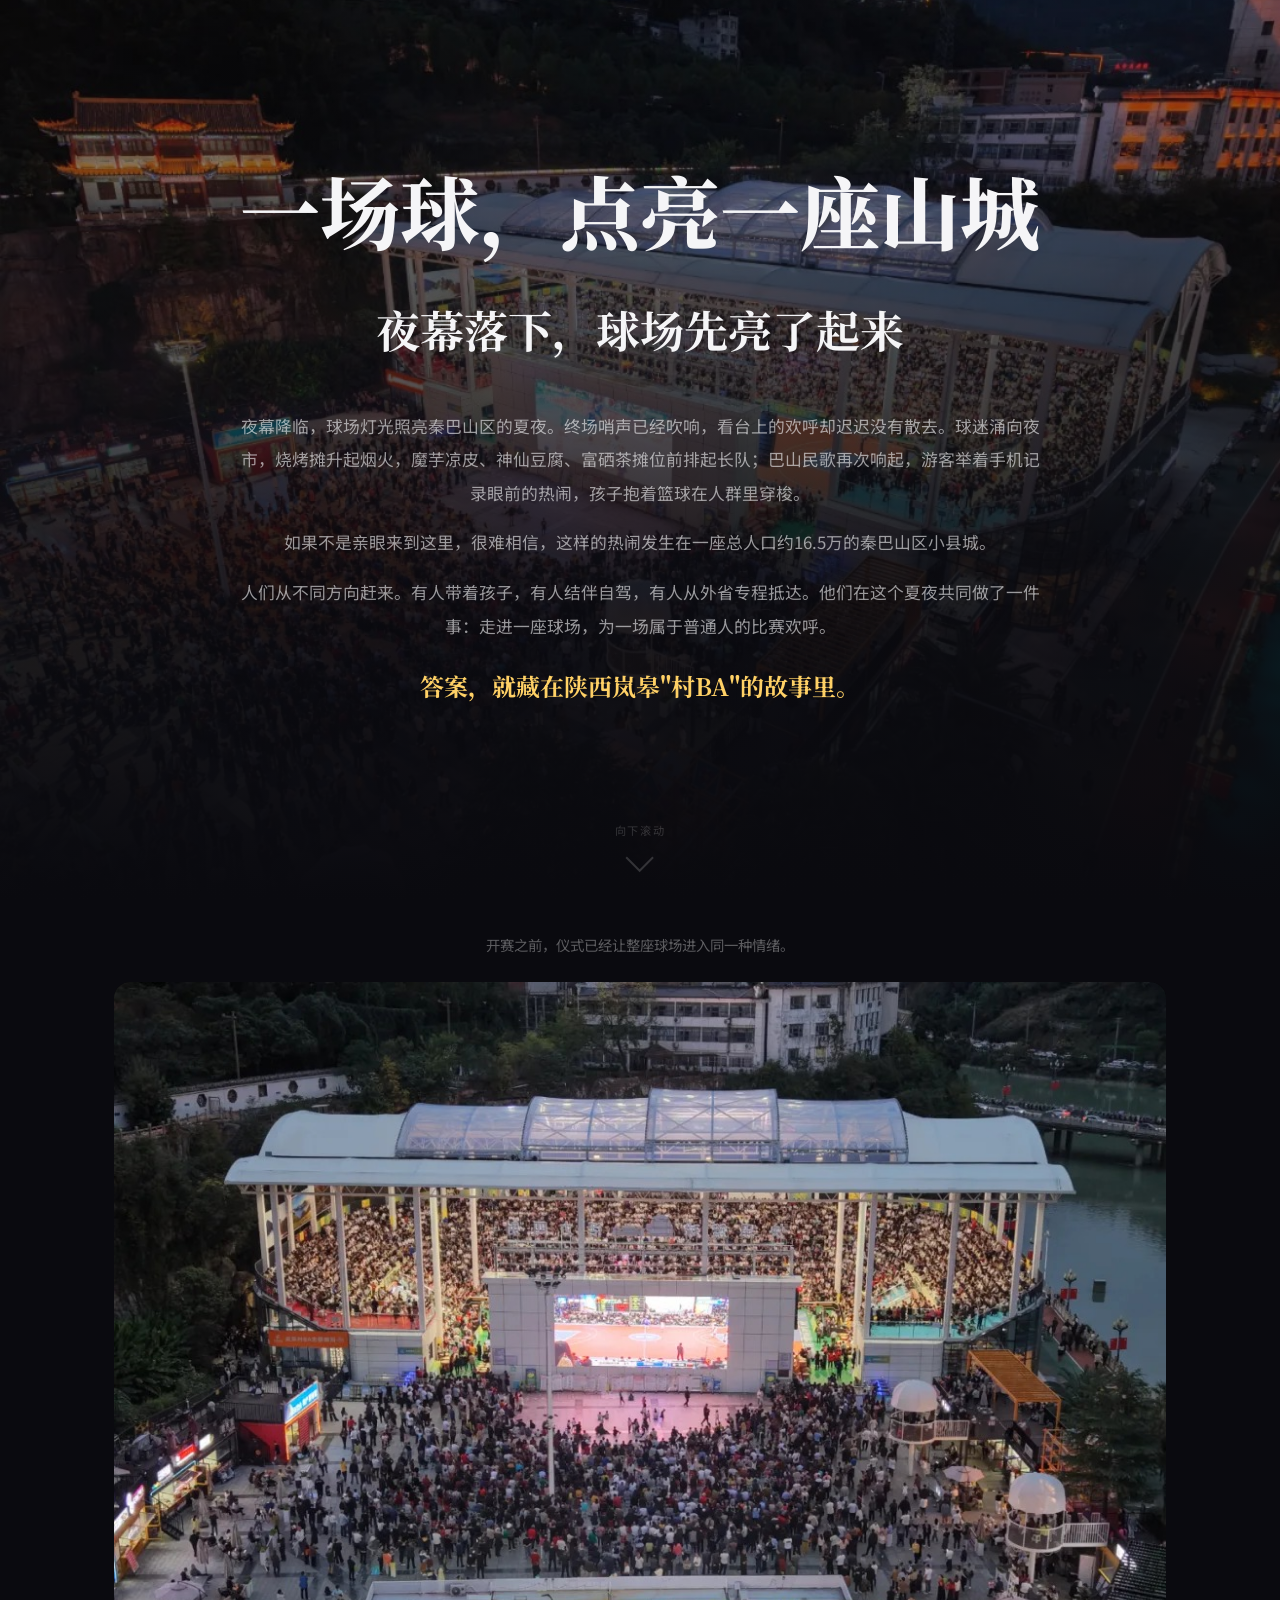
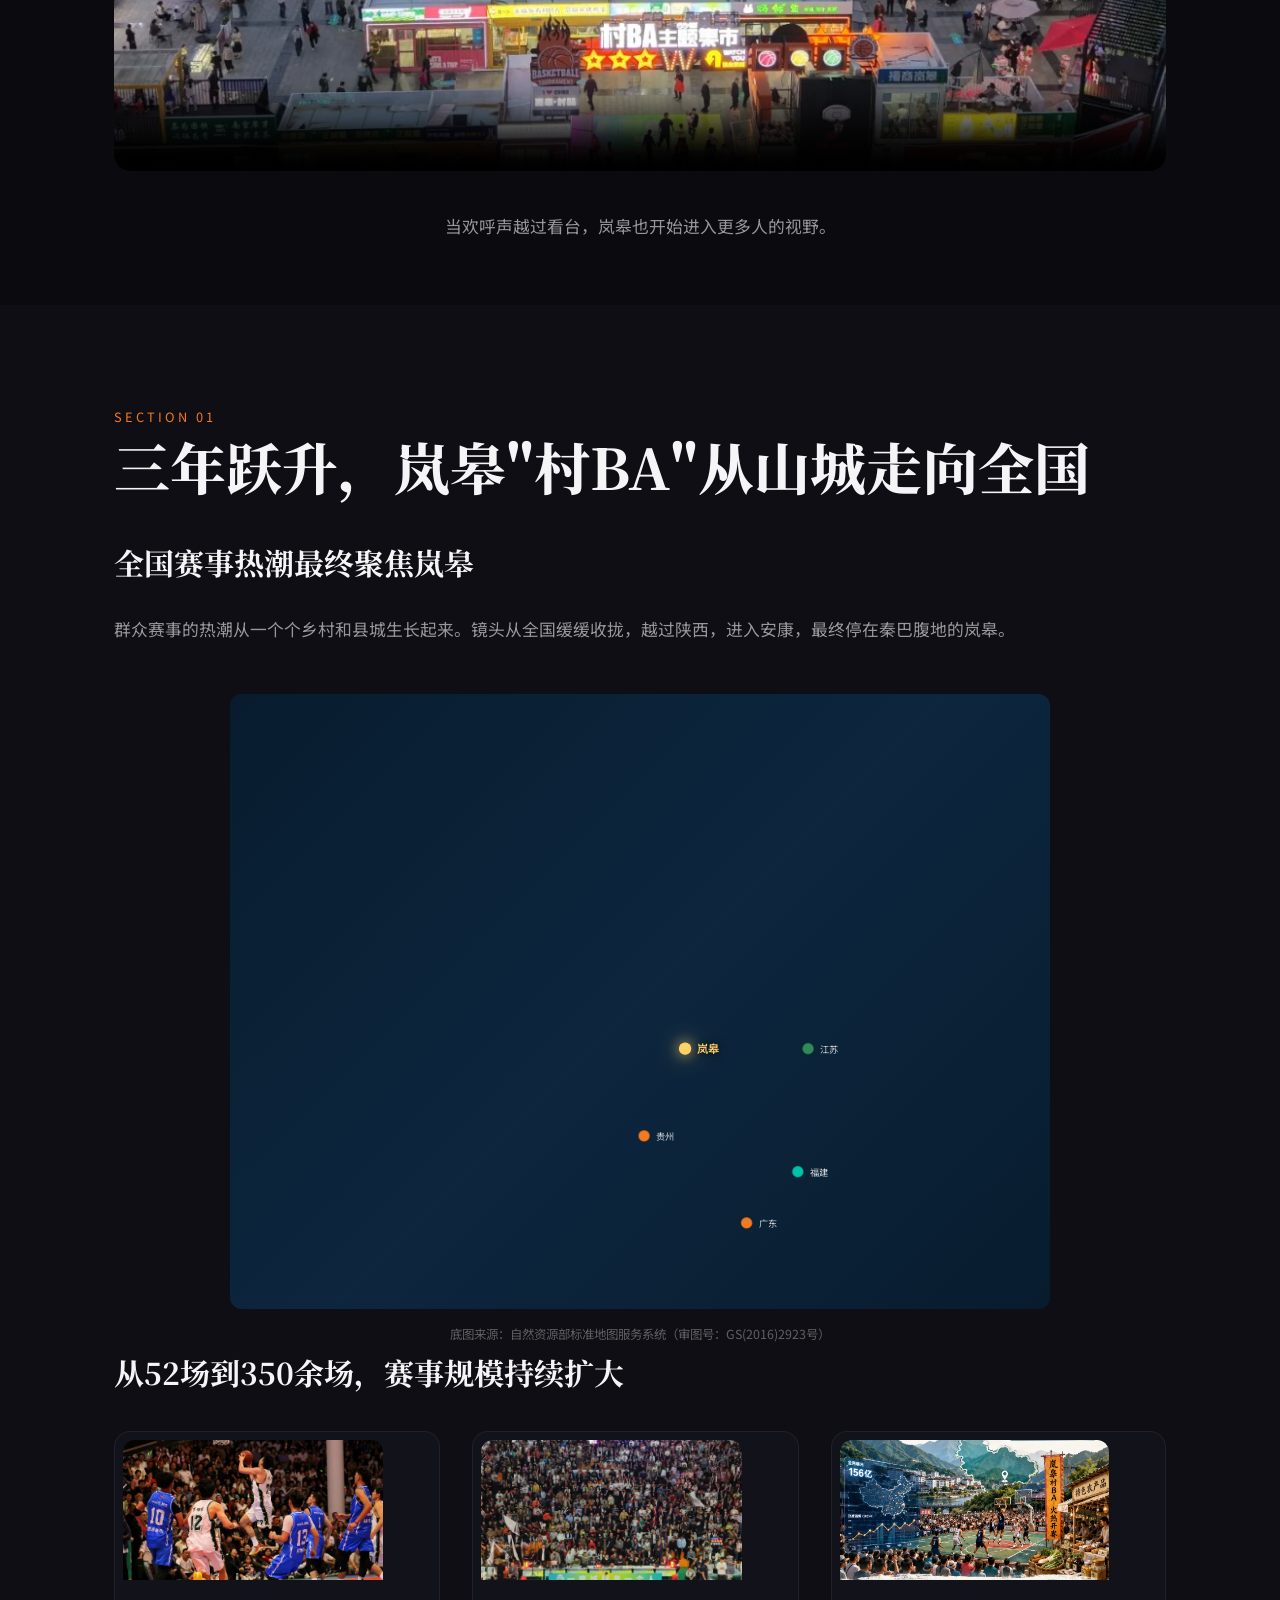
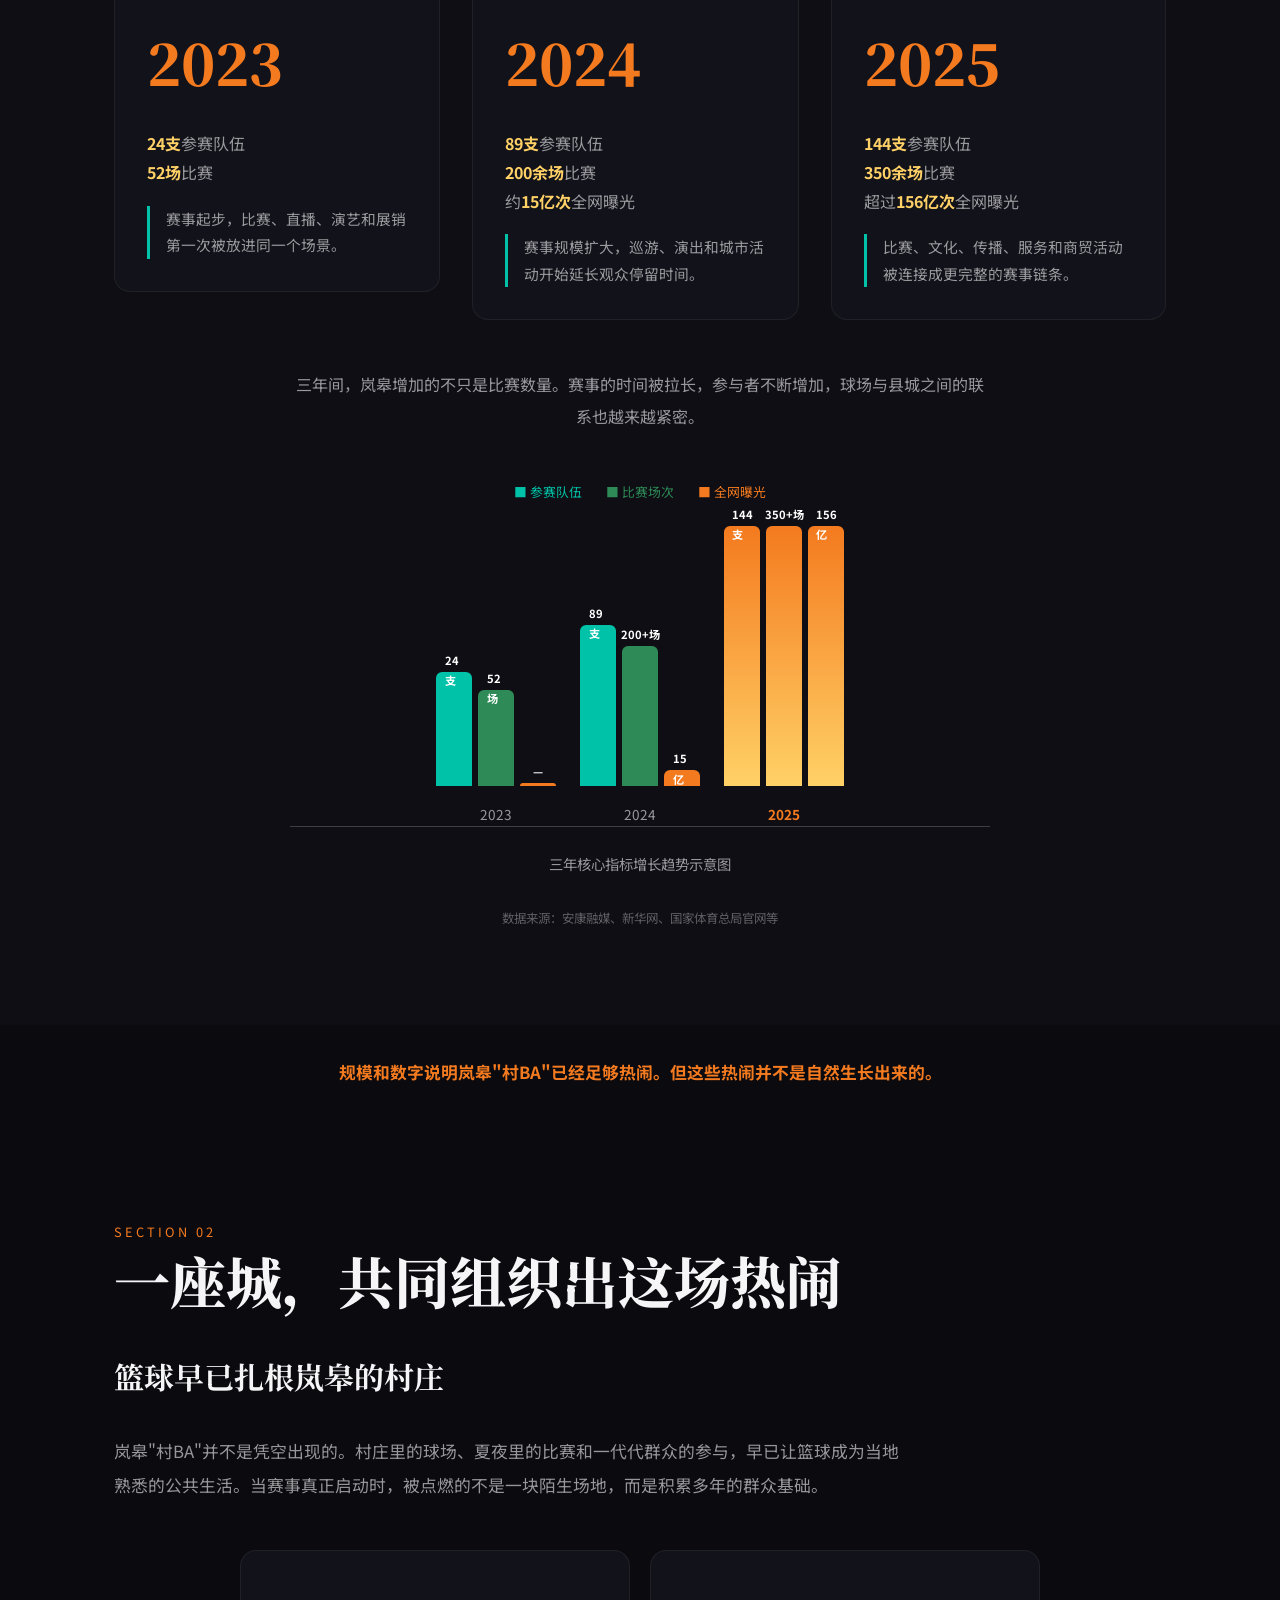
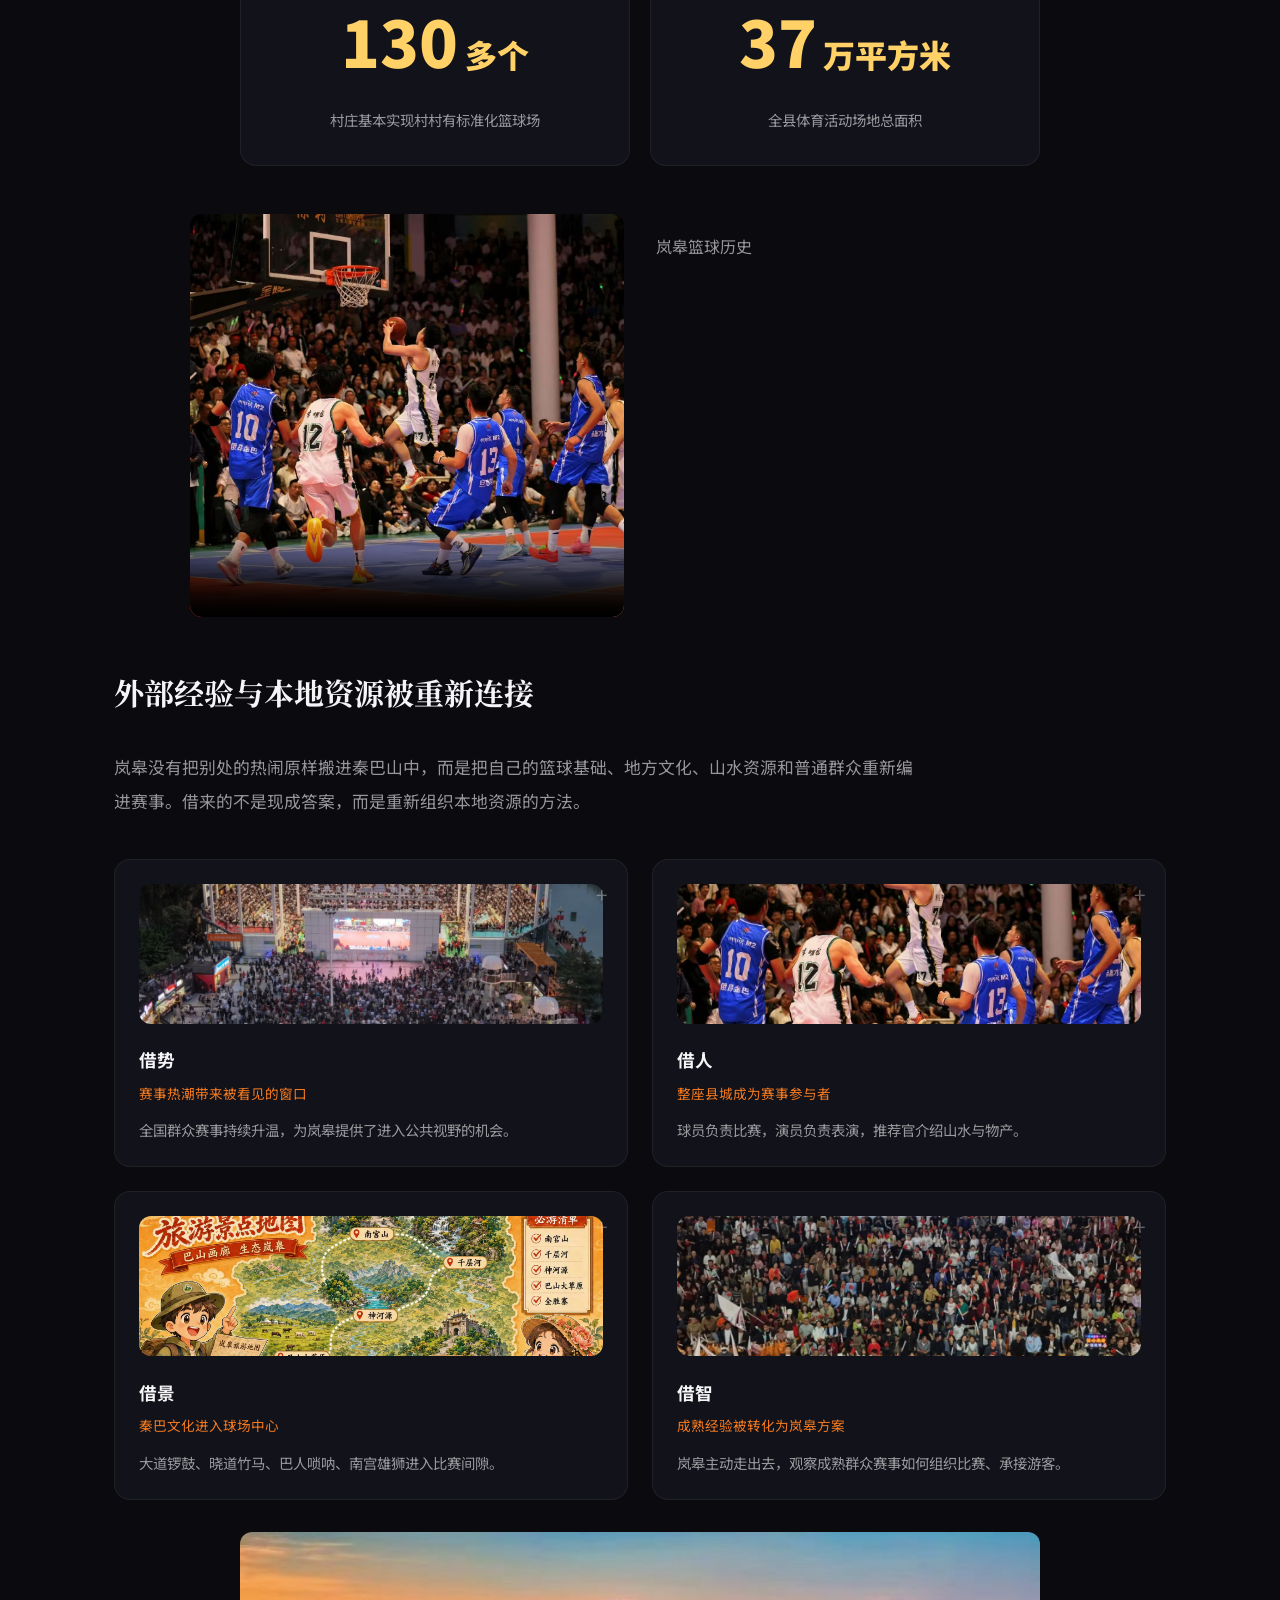
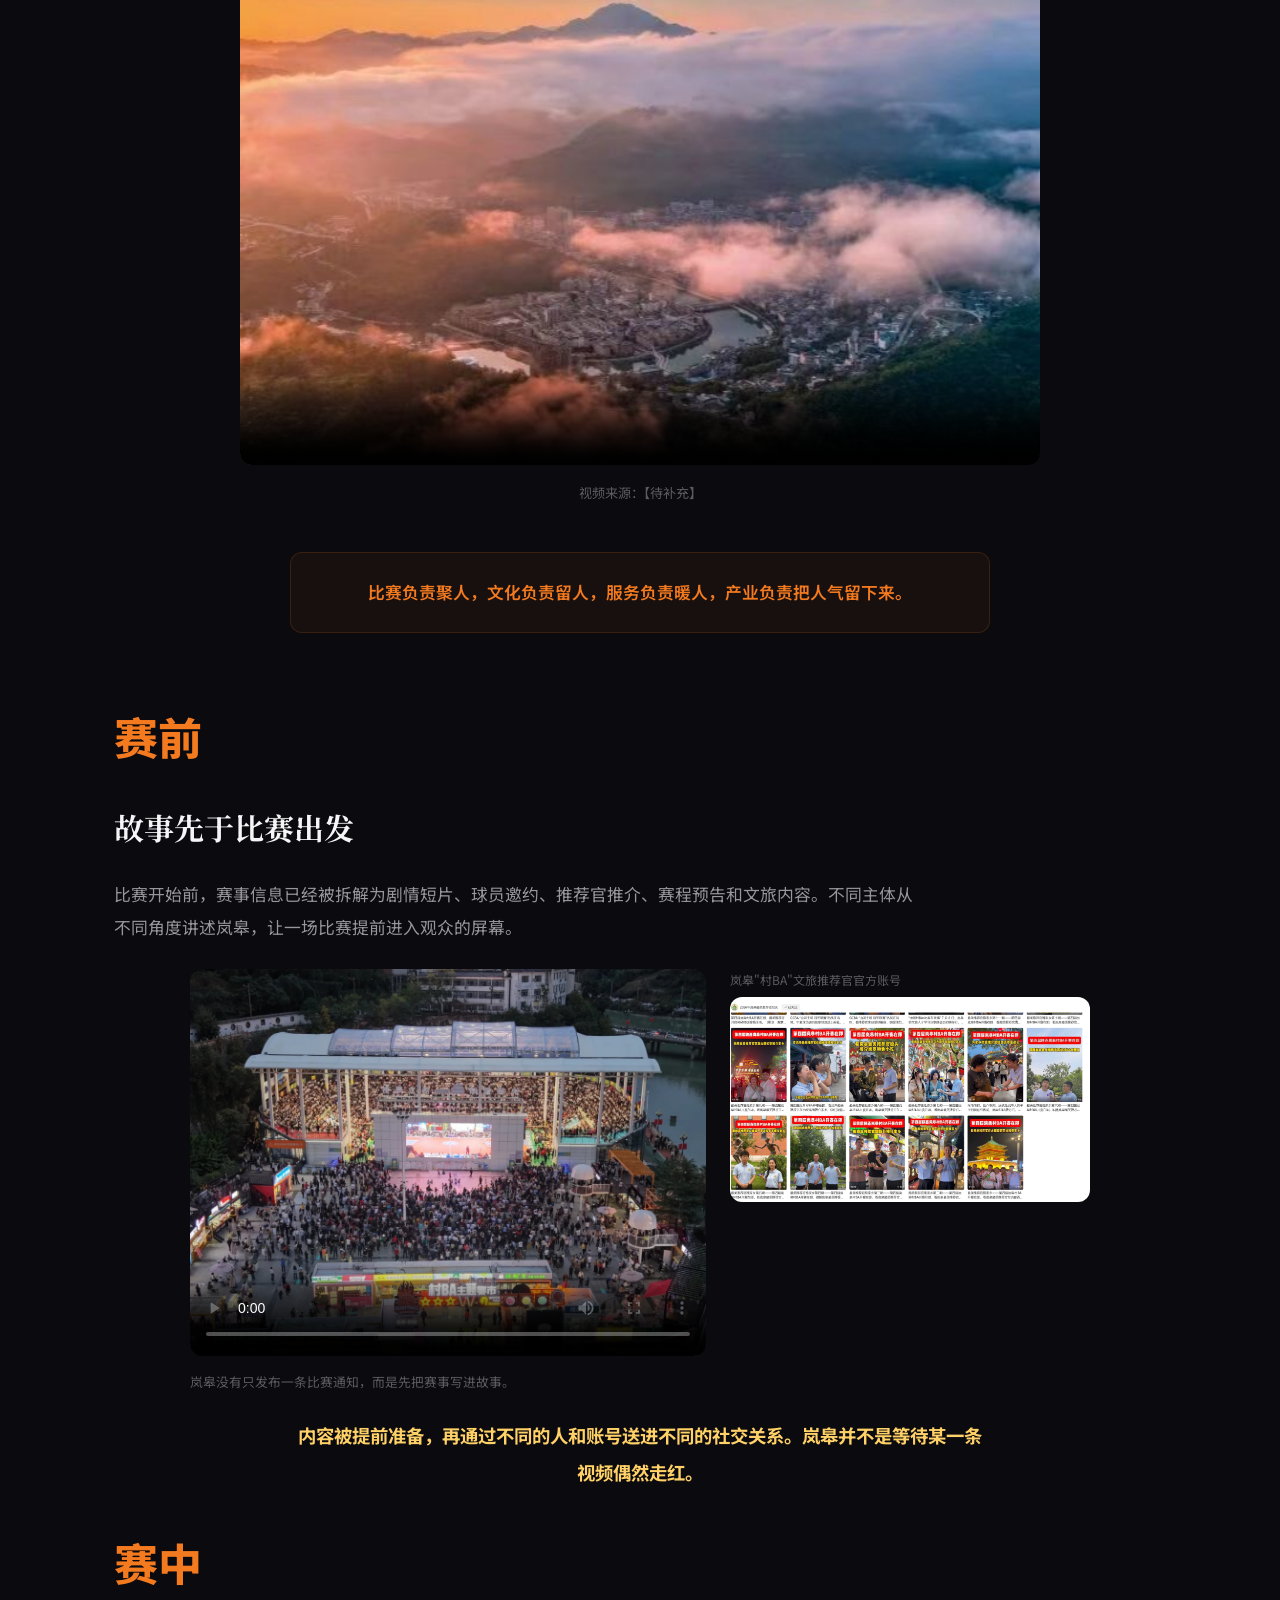
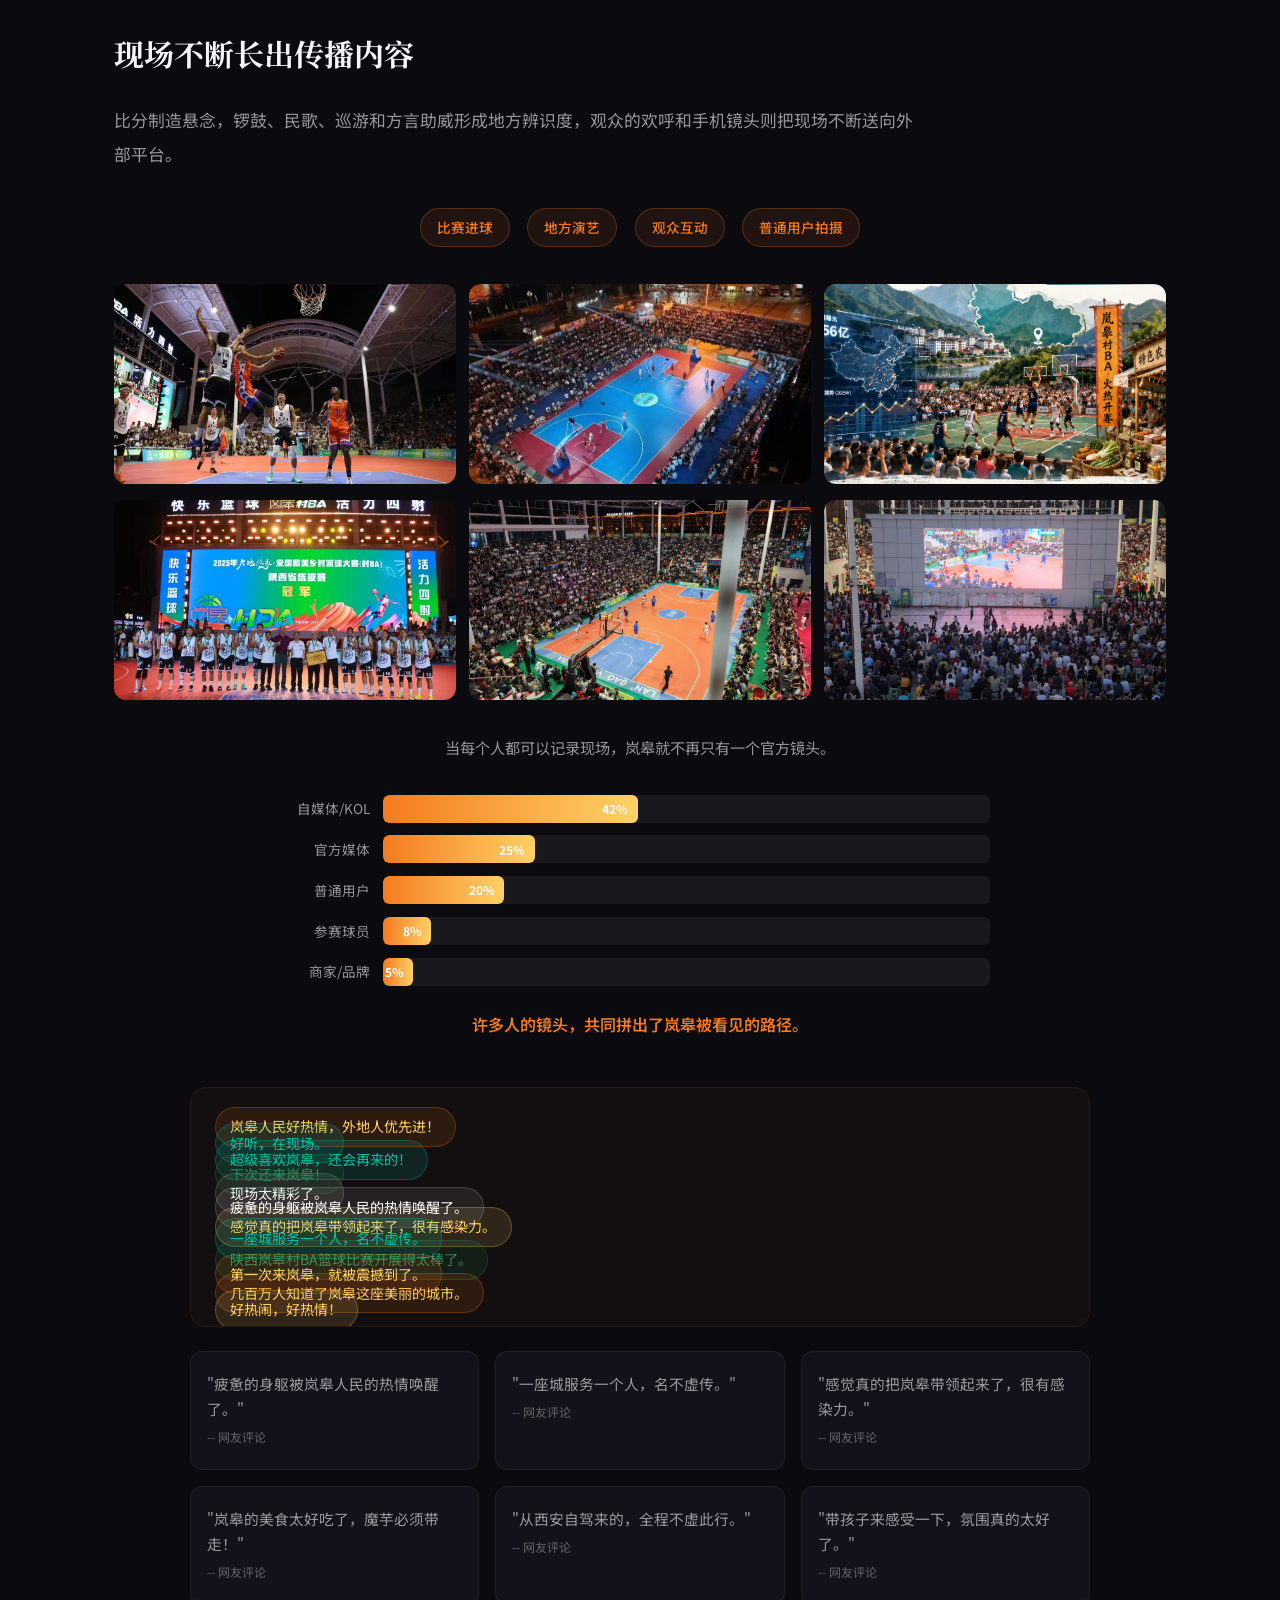
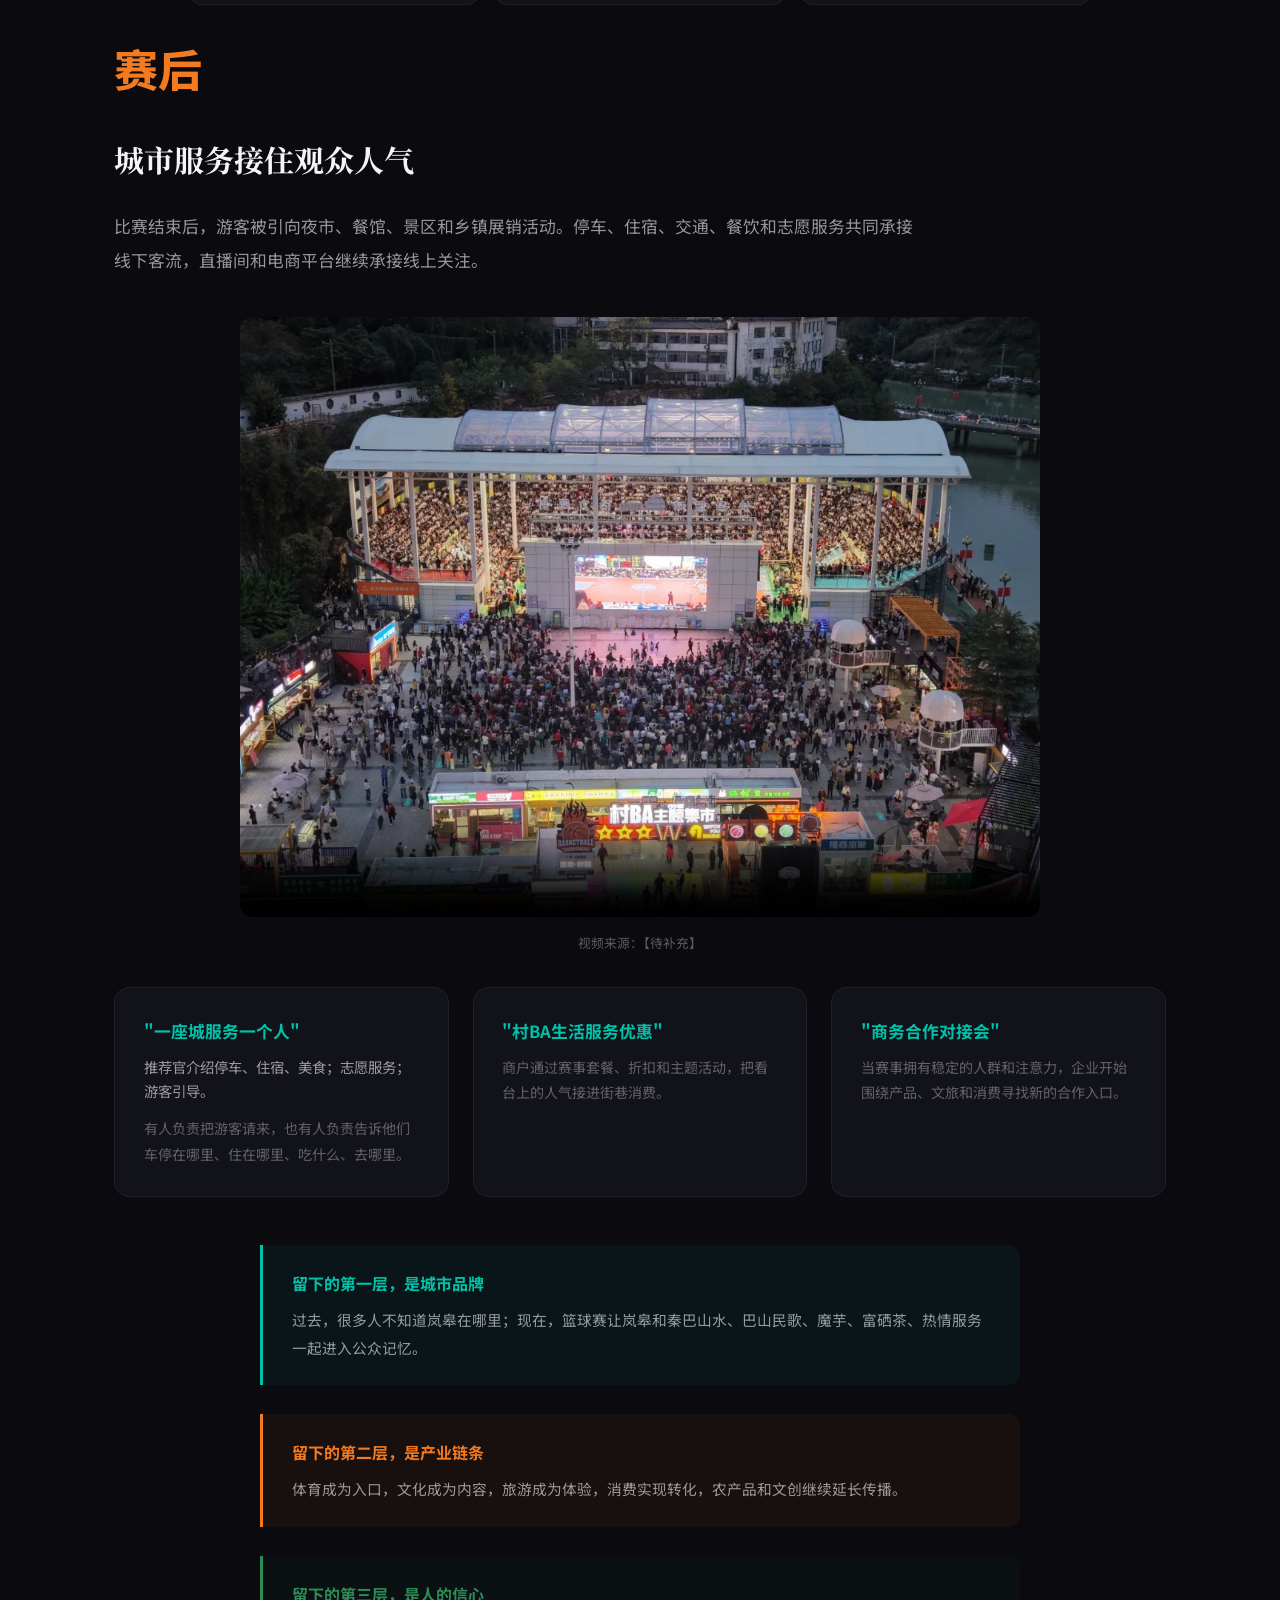
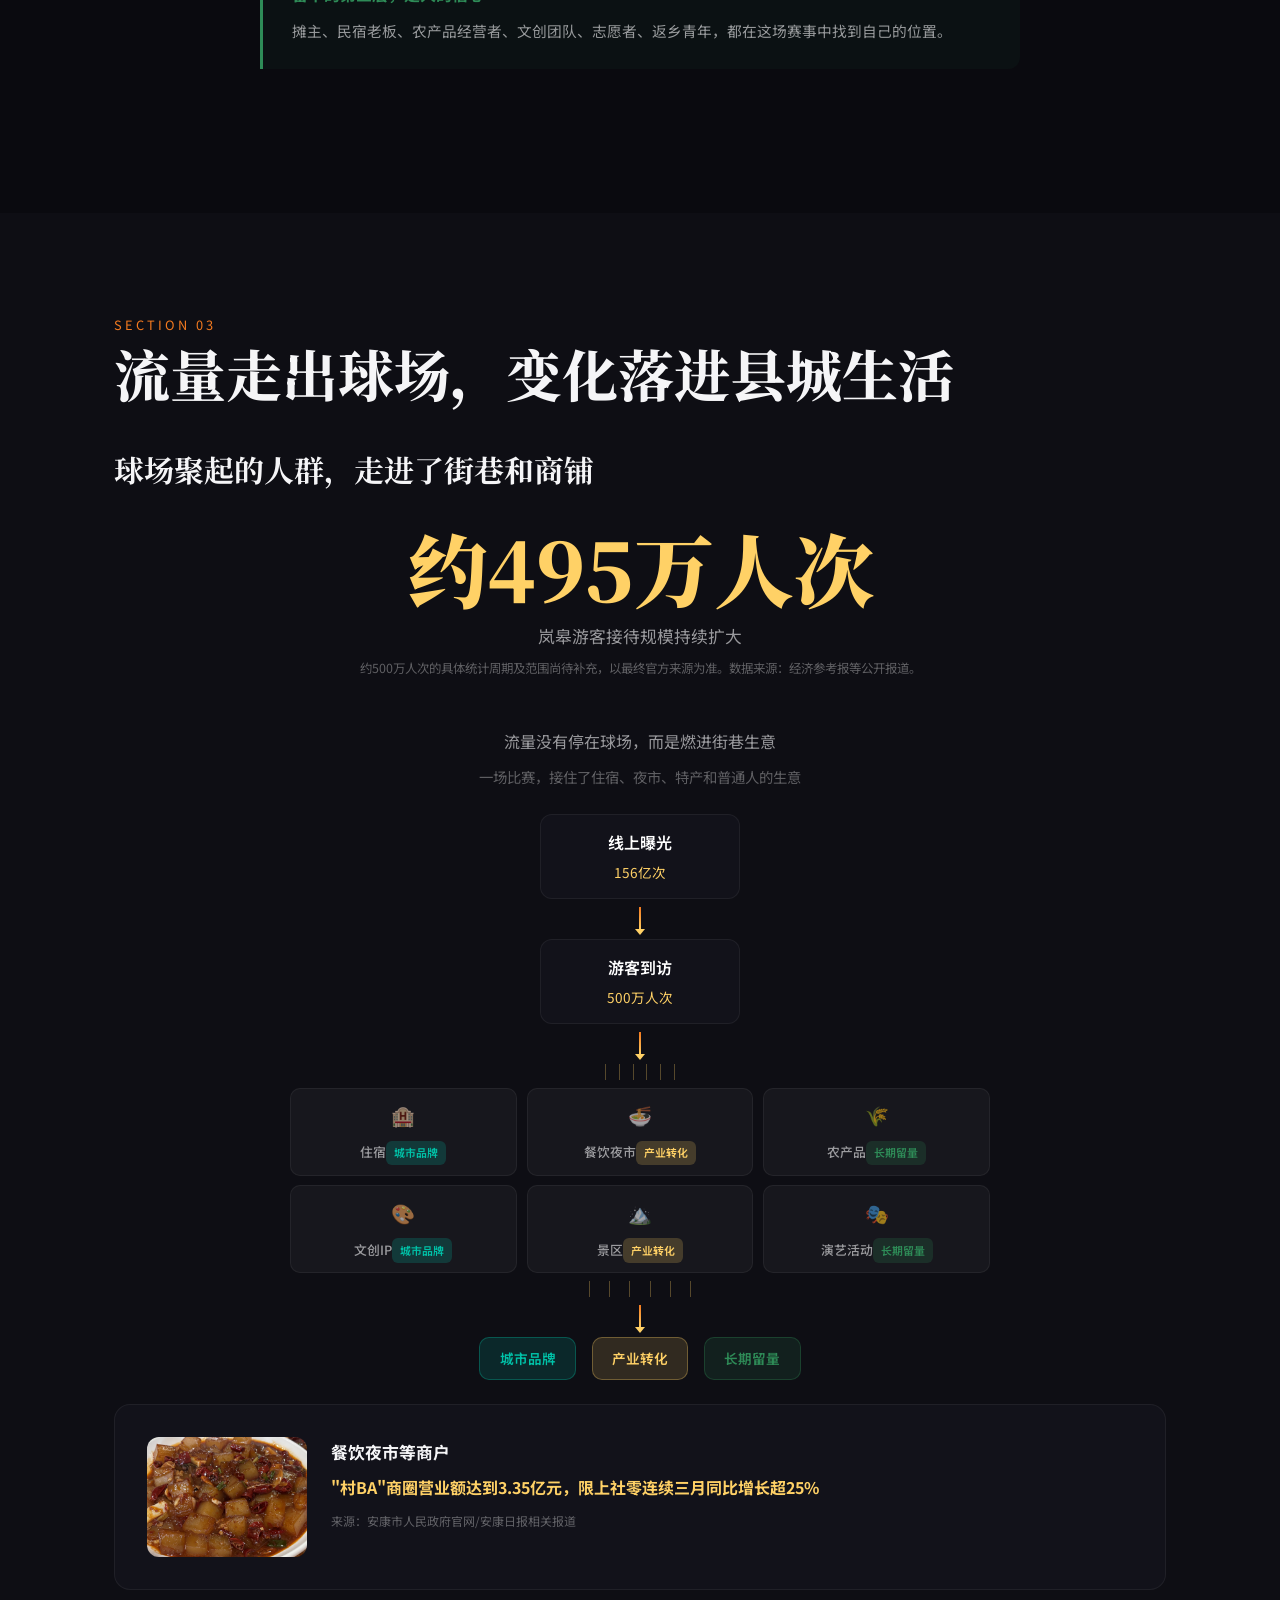
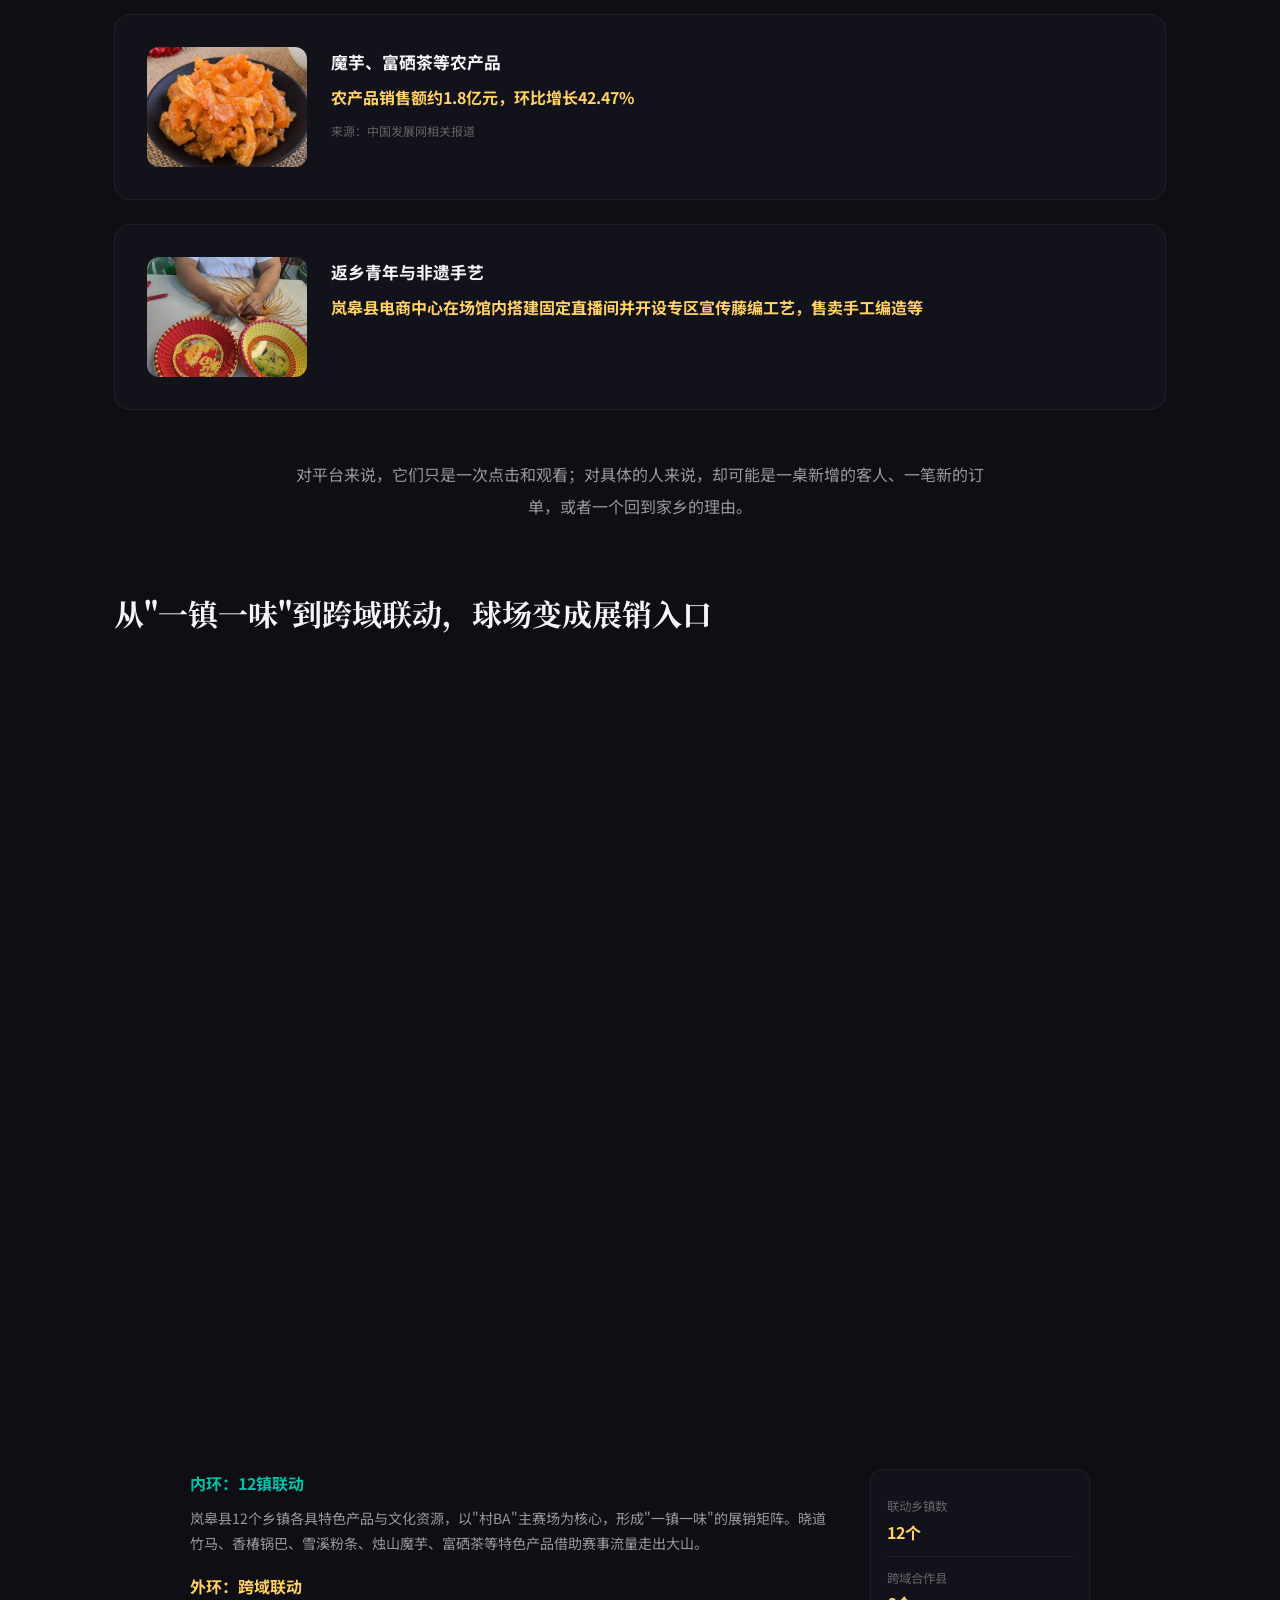
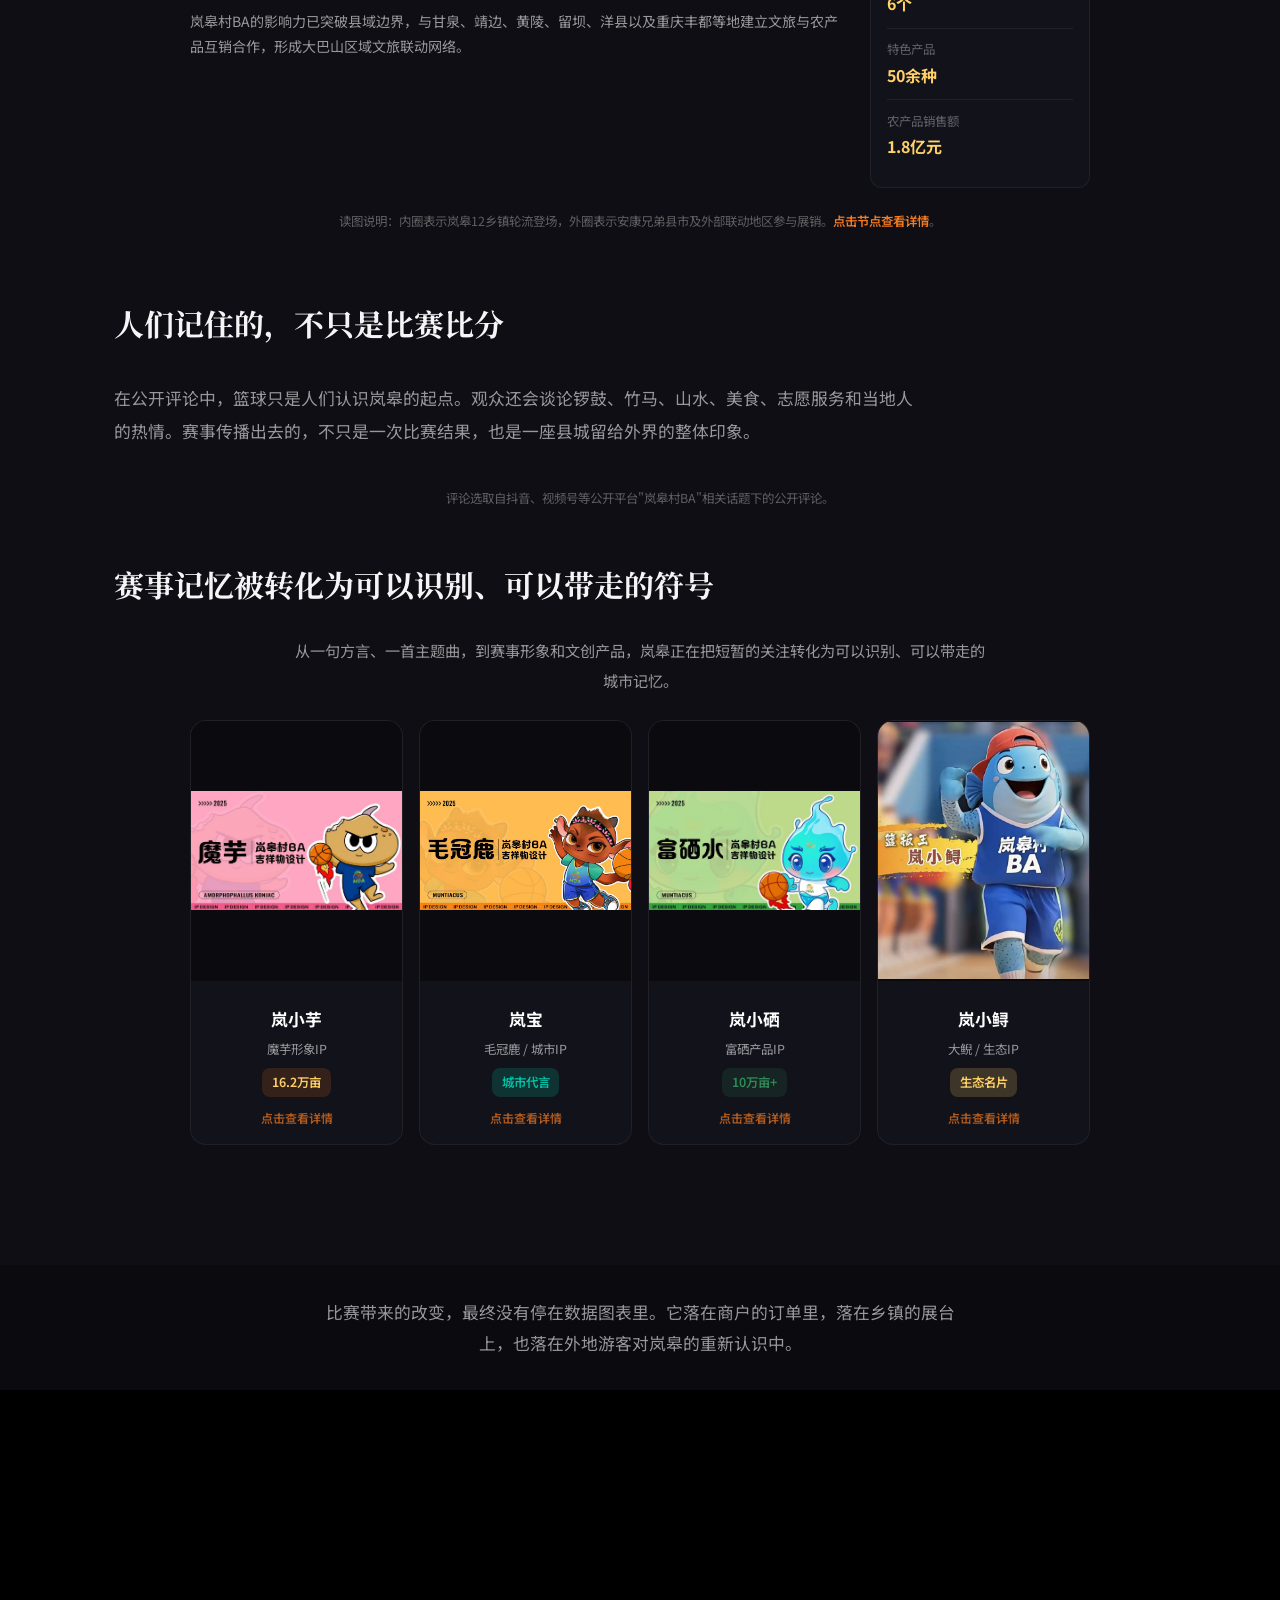
==== commit bcef2f62: "fix: 文字样式+三层留下替换传播图+视频HEVC转H.264" ====
--- a/pages/self-contained.html
+++ b/pages/self-contained.html
@@ -77,7 +77,7 @@
 
     /* ============ SERVICE CARDS (SECTION 02 POST-GAME) ============ */
     .service-card { background: var(--surface-card); border: 1px solid var(--surface-border); border-radius: 16px; padding: 1.8rem; }
-    .service-card h4 { font-size: 1.05rem; font-weight: 700; margin-bottom: 0.5rem; color: var(--surface-text); }
+    .service-card h4 { font-size: 1.05rem; font-weight: 700; margin-bottom: 0.5rem; color: var(--color-accent); }
     .service-card p { font-size: 0.9rem; color: var(--surface-text-secondary); line-height: 1.7; }
 
     /* ============ YEAR CARDS ============ */
@@ -402,7 +402,7 @@
 </section>
 
 <!-- SECTION 01 结尾转场 -->
-<div class="section-transition reveal">规模和数字说明岚皋"村BA"已经足够热闹。但这些热闹并不是自然生长出来的。</div>
+<div class="section-transition reveal" style="color:var(--color-primary); font-weight:700;">规模和数字说明岚皋"村BA"已经足够热闹。但这些热闹并不是自然生长出来的。</div>
 
 <!-- =============================================
      SECTION 02：一座城，共同组织出这场热闹
@@ -493,7 +493,7 @@
         </div>
 
         <div class="reveal" style="max-width:700px; margin:0 auto 4rem; text-align:center; padding:1.5rem 2rem; background:rgba(244,122,31,0.06); border:1px solid rgba(244,122,31,0.15); border-radius:12px;">
-            <p style="font-size:1rem; color:var(--surface-text-secondary); line-height:1.8;">比赛负责聚人，文化负责留人，服务负责暖人，产业负责把人气留下来。</p>
+            <p style="font-size:1.05rem; color:var(--color-primary); font-weight:600; line-height:1.8;">比赛负责聚人，文化负责留人，服务负责暖人，产业负责把人气留下来。</p>
         </div>
 
         <!-- 第三部分：赛前—赛中—赛后时间轴 -->
@@ -594,7 +594,7 @@
             </div>
         </div>
         <div class="reveal" style="max-width:700px; margin:0 auto 3rem; text-align:center;">
-            <p style="font-size:0.9rem; color:var(--surface-text-muted); margin-top:0.5rem;">许多人的镜头，共同拼出了岚皋被看见的路径。</p>
+            <p style="font-size:1rem; color:var(--color-primary); font-weight:600; margin-top:0.5rem;">许多人的镜头，共同拼出了岚皋被看见的路径。</p>
         </div>
 
         <!-- 弹幕词云 — VOICES 引用卡设计 -->
@@ -690,18 +690,19 @@
             </div>
         </div>
 
-        <!-- 传播关系图 -->
-        <div class="reveal" style="margin-bottom:2rem;">
-            <h3 class="sub-title">许多人的镜头，拼出岚皋被看见的路径</h3>
-        </div>
-        <div class="reveal" style="text-align:center; margin-bottom:3rem;">
-            <div style="display:flex; flex-wrap:wrap; gap:0.5rem; justify-content:center;">
-                <span class="spread-node">官方媒体</span>
-                <span class="spread-node">文旅推荐官</span>
-                <span class="spread-node">参赛球员</span>
-                <span class="spread-node">主播达人</span>
-                <span class="spread-node">普通观众</span>
-                <span class="spread-node">商户企业</span>
+        <!-- 三层留下 -->
+        <div class="reveal" style="max-width:760px; margin:0 auto 3rem;">
+            <div style="margin-bottom:1.8rem; padding:1.5rem 1.8rem; background:rgba(0,194,168,0.06); border-left:3px solid var(--color-accent); border-radius:0 12px 12px 0;">
+                <h4 style="color:var(--color-accent); font-size:1rem; margin-bottom:0.5rem;">留下的第一层，是城市品牌</h4>
+                <p style="font-size:0.92rem; color:var(--surface-text-secondary); line-height:1.9;">过去，很多人不知道岚皋在哪里；现在，篮球赛让岚皋和秦巴山水、巴山民歌、魔芋、富硒茶、热情服务一起进入公众记忆。</p>
+            </div>
+            <div style="margin-bottom:1.8rem; padding:1.5rem 1.8rem; background:rgba(244,122,31,0.06); border-left:3px solid var(--color-primary); border-radius:0 12px 12px 0;">
+                <h4 style="color:var(--color-primary); font-size:1rem; margin-bottom:0.5rem;">留下的第二层，是产业链条</h4>
+                <p style="font-size:0.92rem; color:var(--surface-text-secondary); line-height:1.9;">体育成为入口，文化成为内容，旅游成为体验，消费实现转化，农产品和文创继续延长传播。</p>
+            </div>
+            <div style="padding:1.5rem 1.8rem; background:rgba(46,139,87,0.06); border-left:3px solid #2E8B57; border-radius:0 12px 12px 0;">
+                <h4 style="color:#2E8B57; font-size:1rem; margin-bottom:0.5rem;">留下的第三层，是人的信心</h4>
+                <p style="font-size:0.92rem; color:var(--surface-text-secondary); line-height:1.9;">摊主、民宿老板、农产品经营者、文创团队、志愿者、返乡青年，都在这场赛事中找到自己的位置。</p>
             </div>
         </div>
     </div>
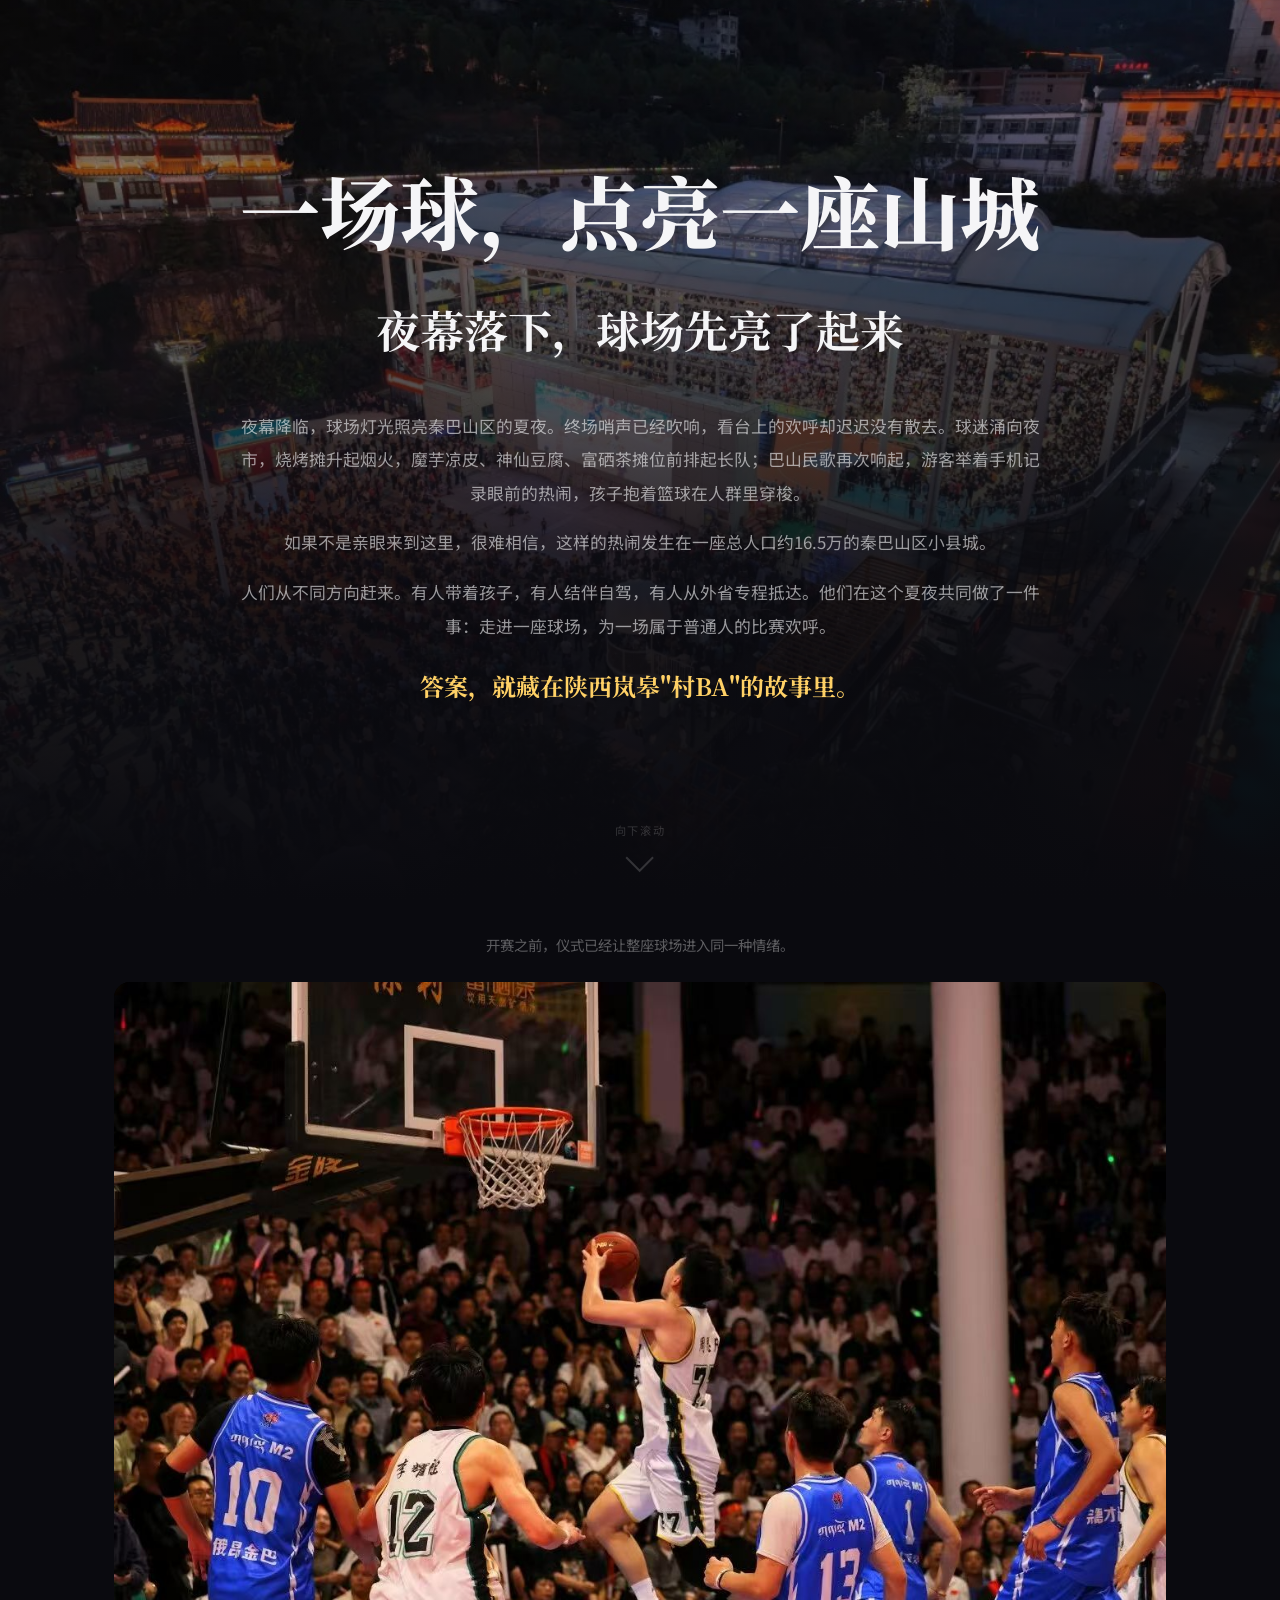
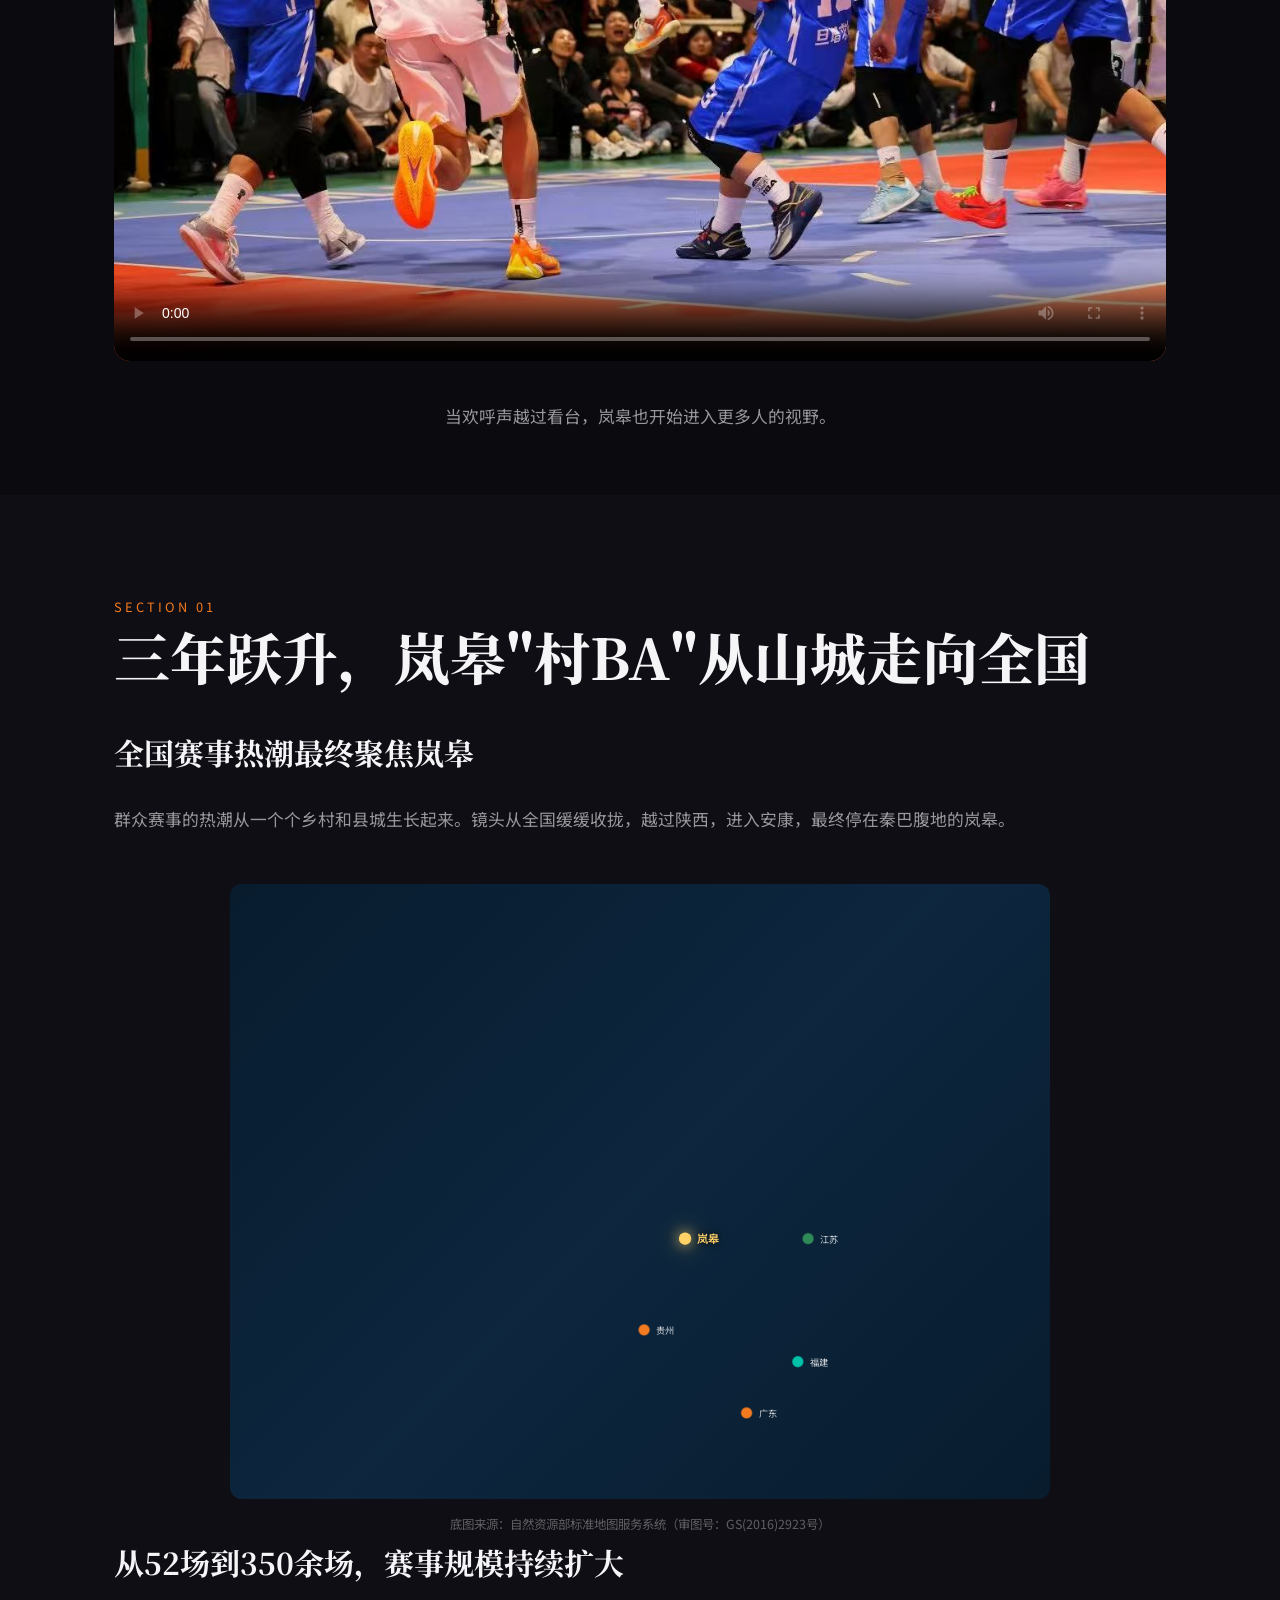
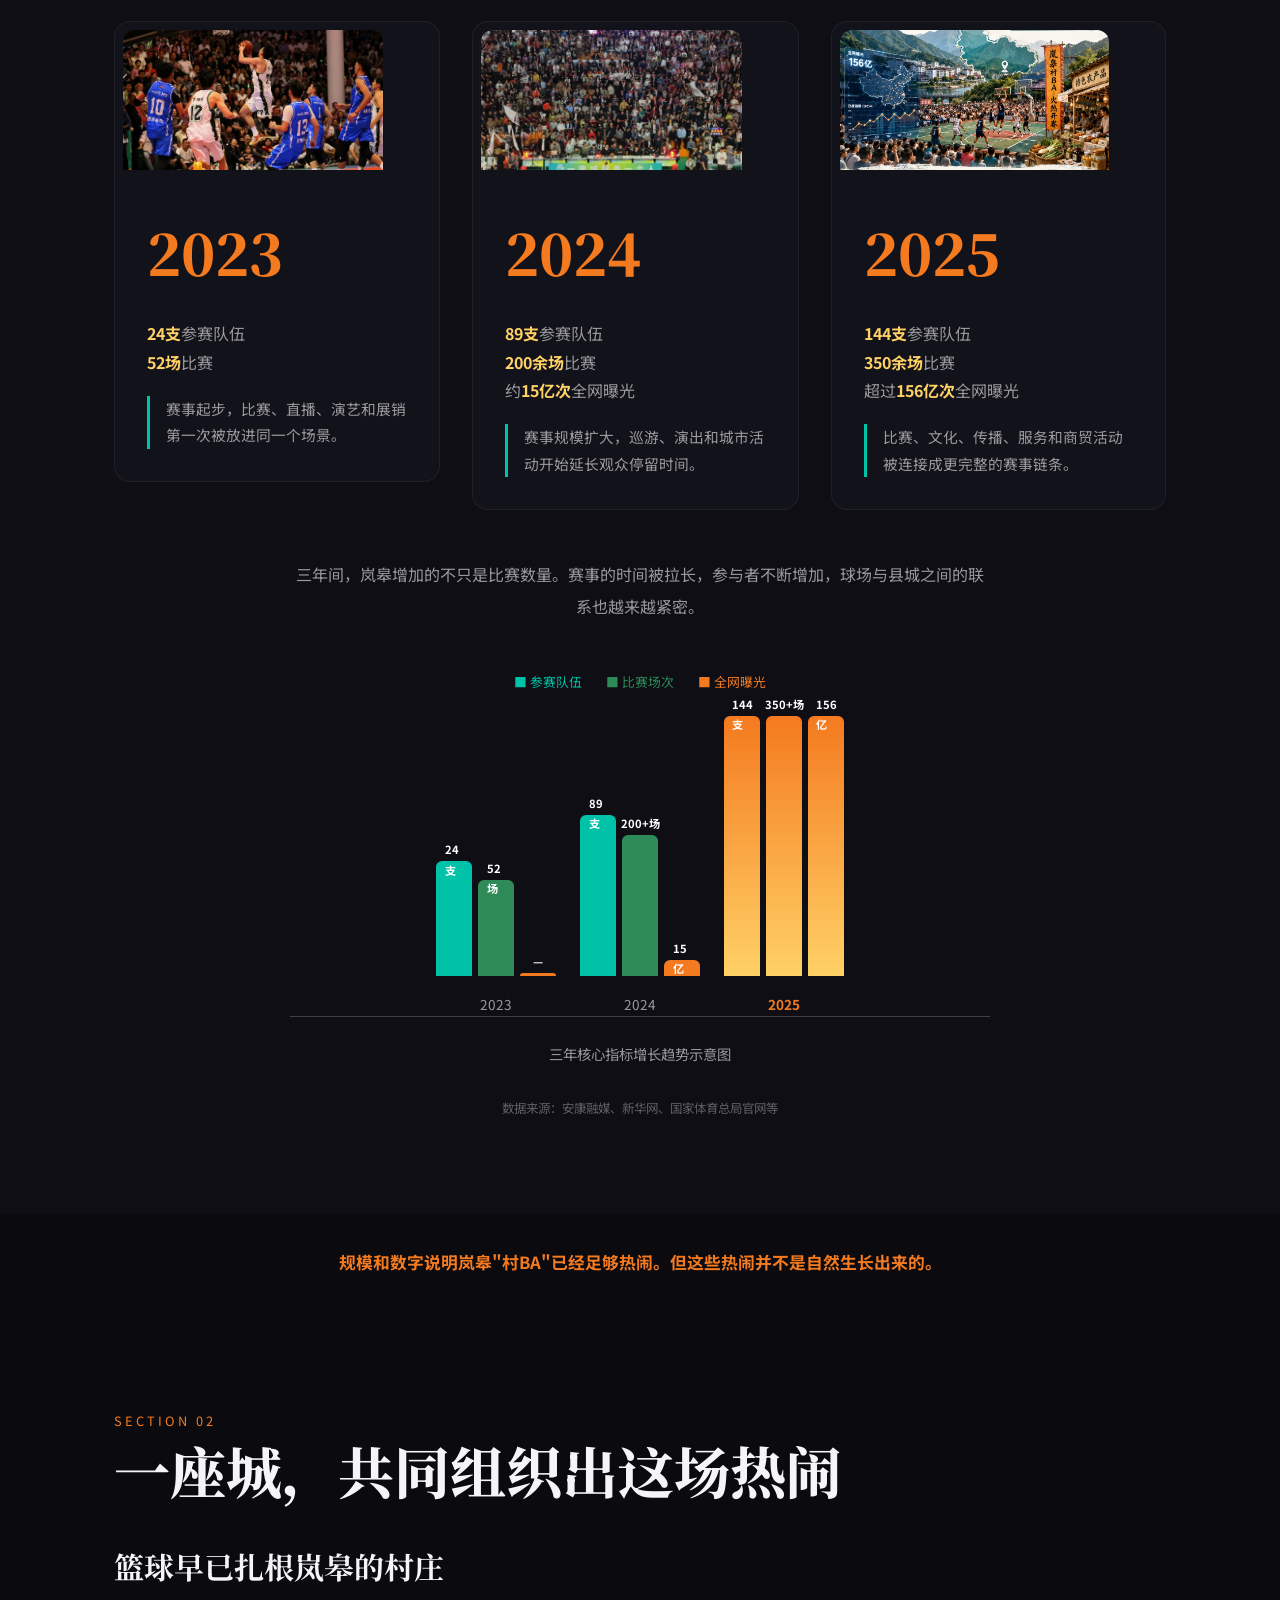
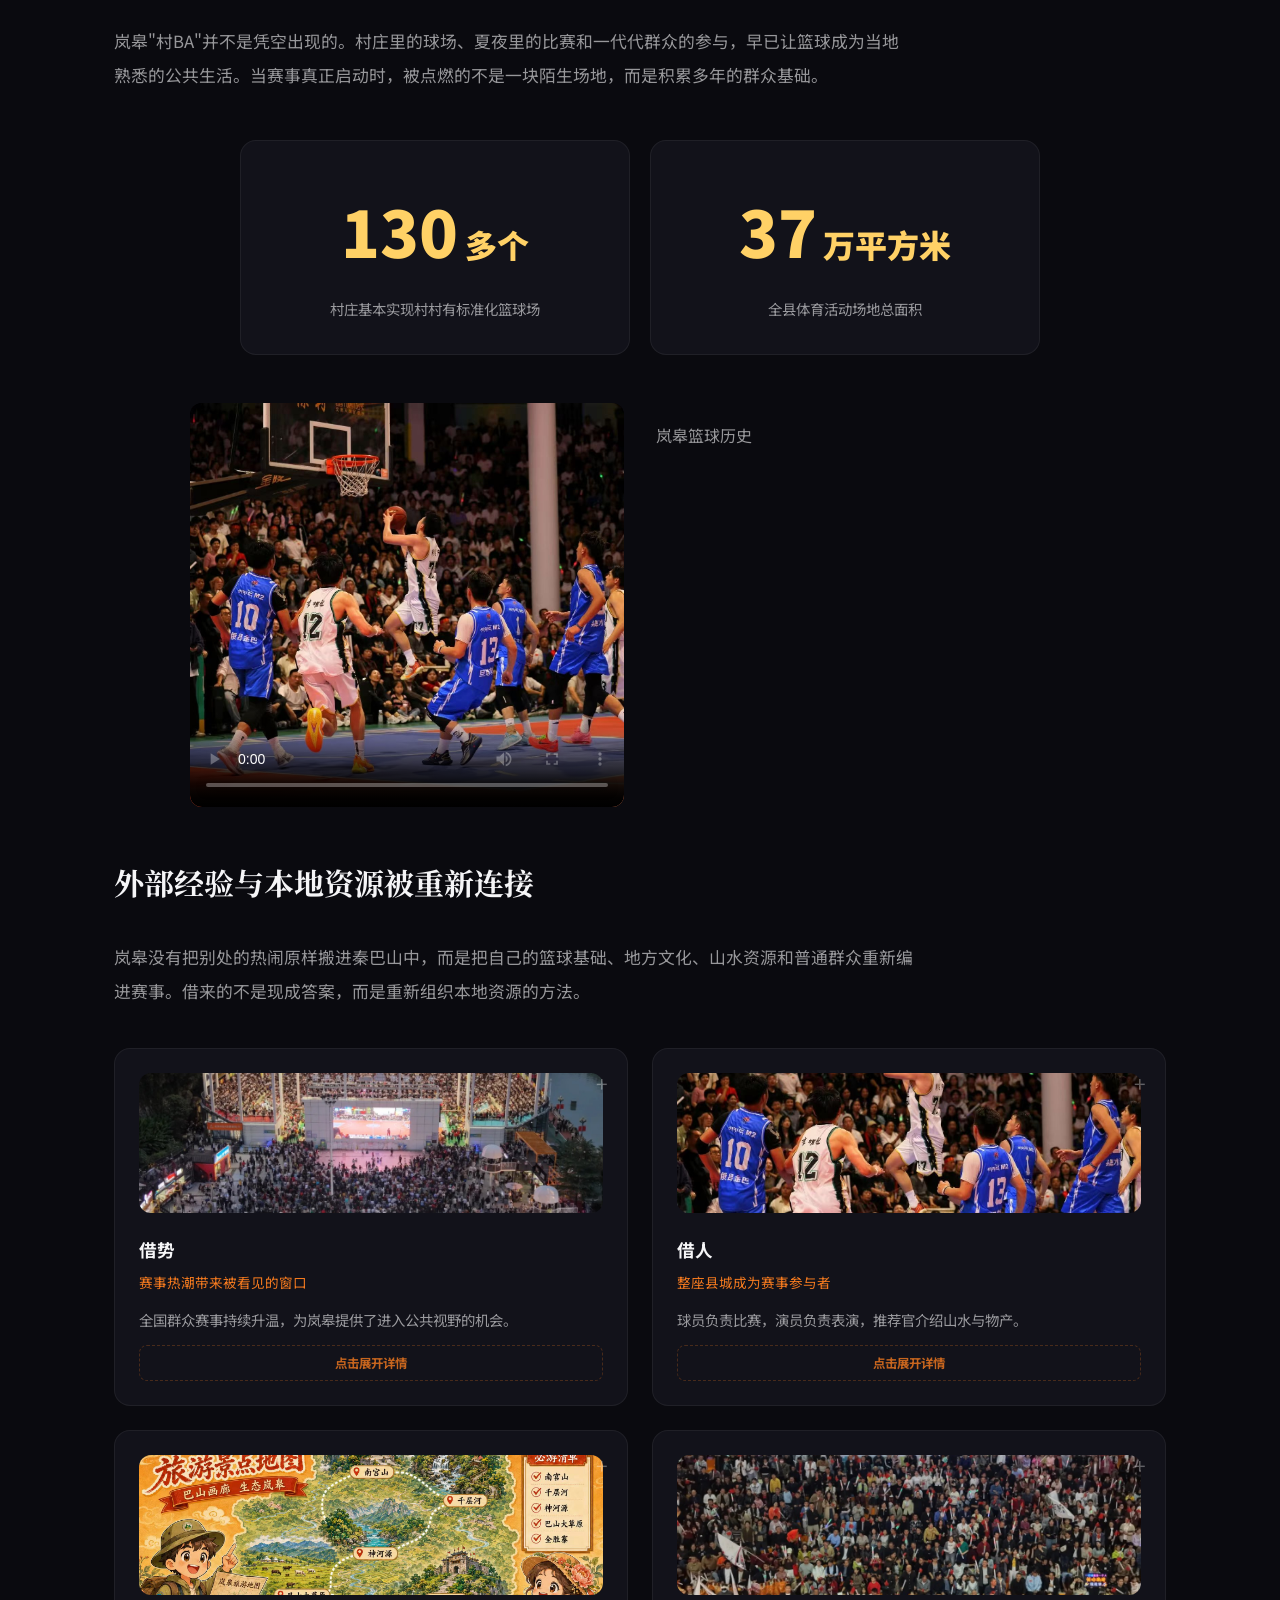
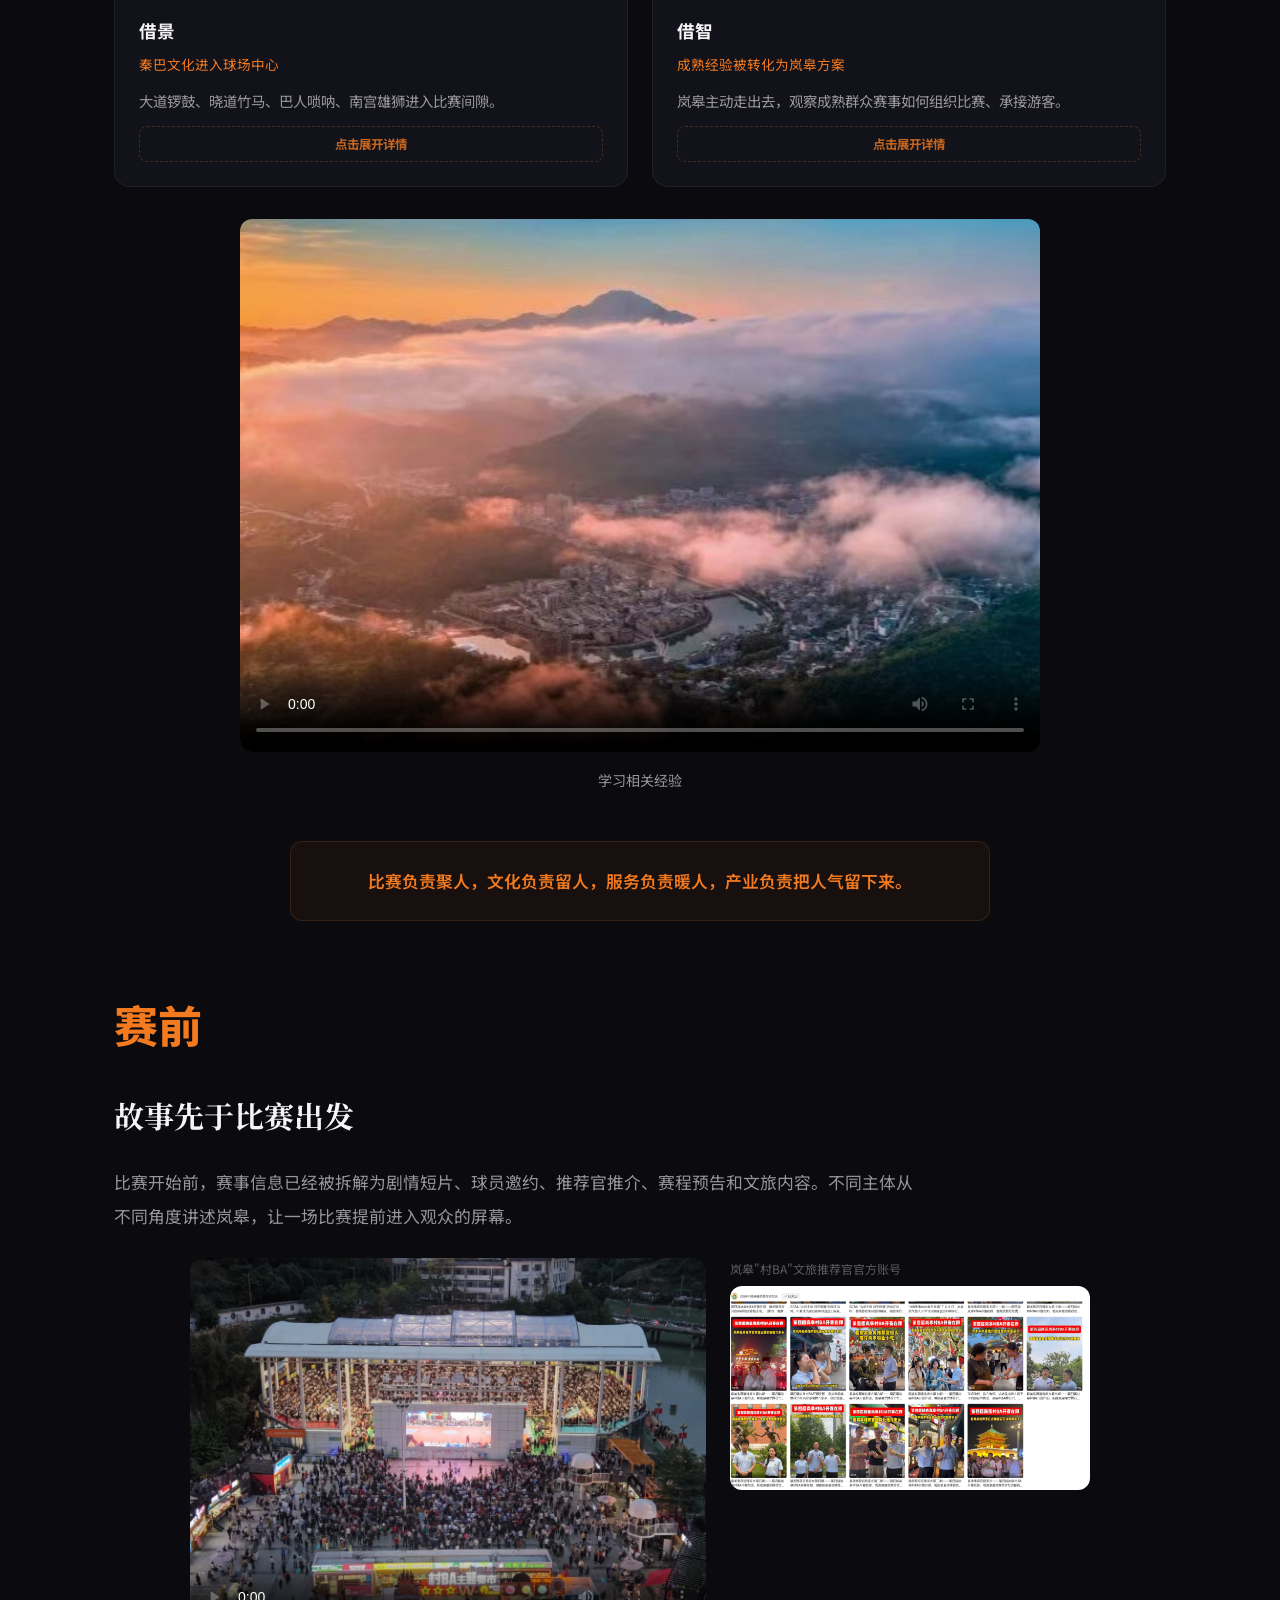
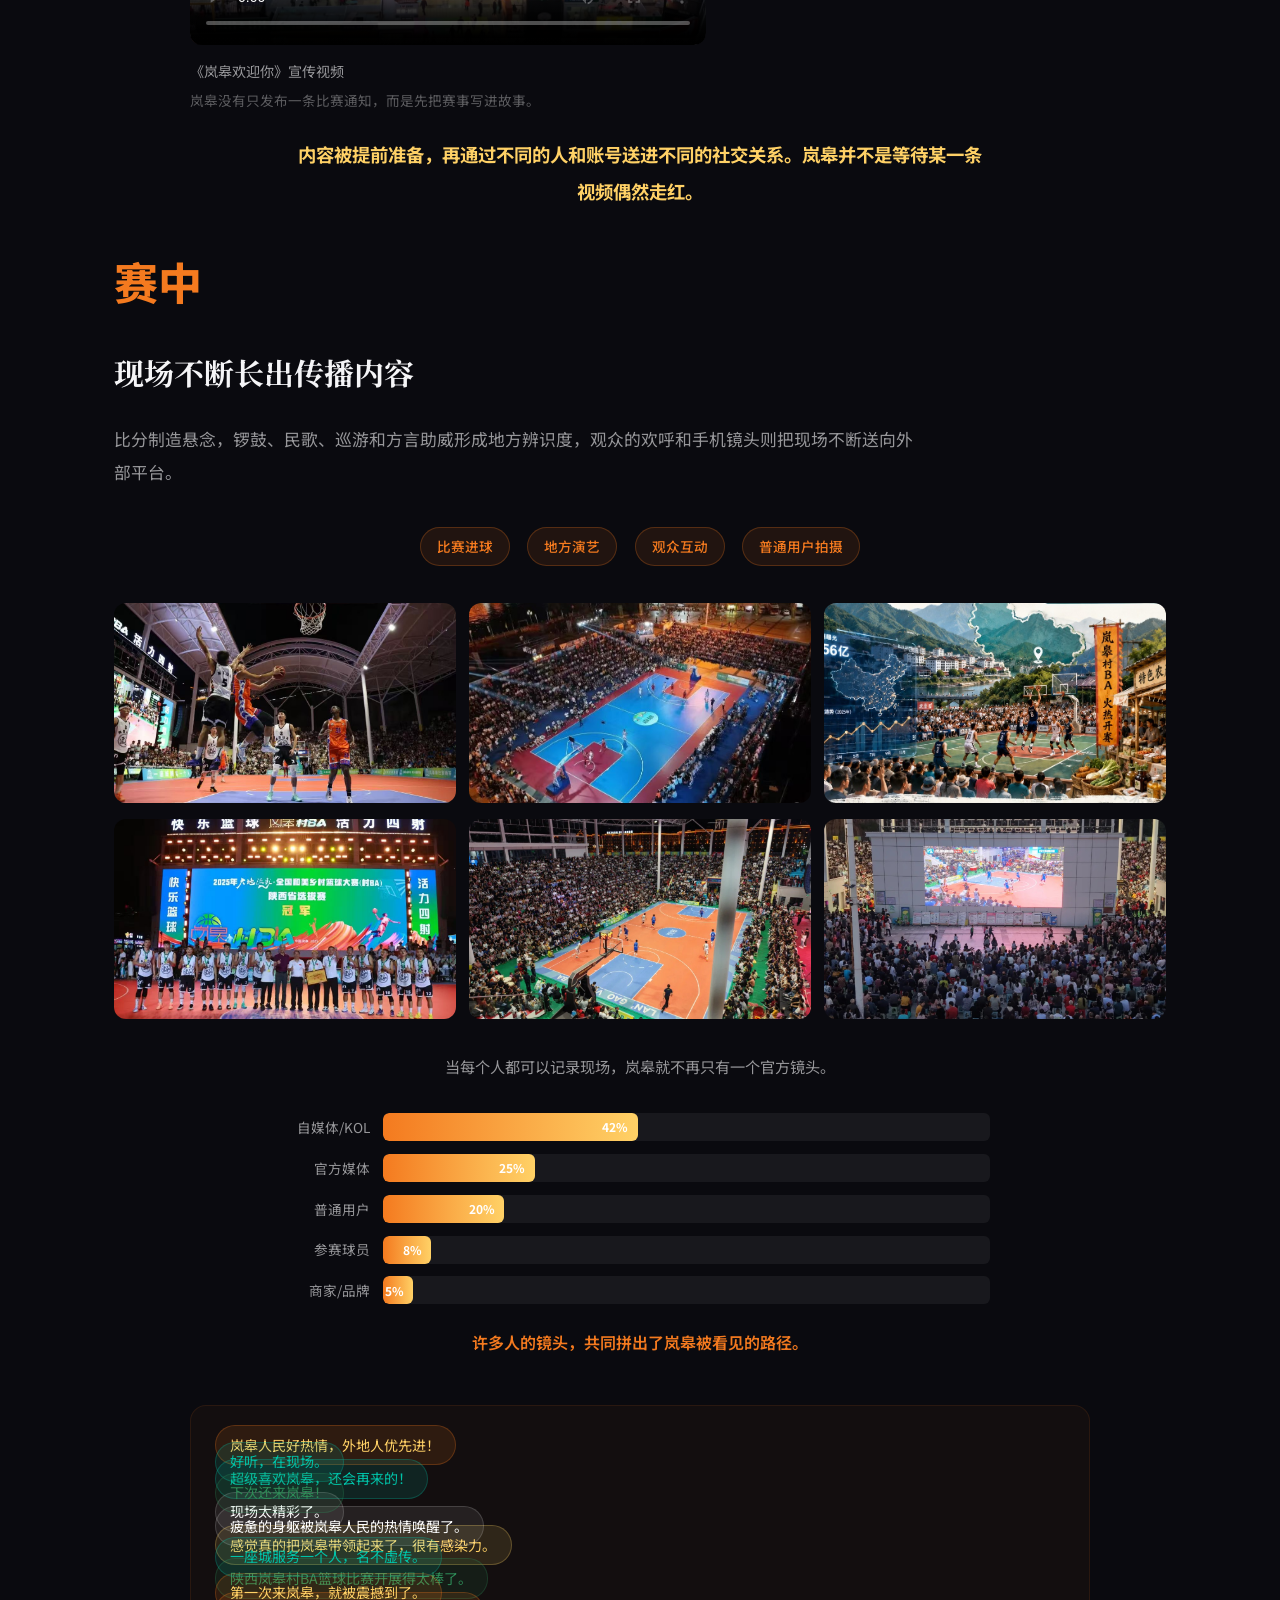
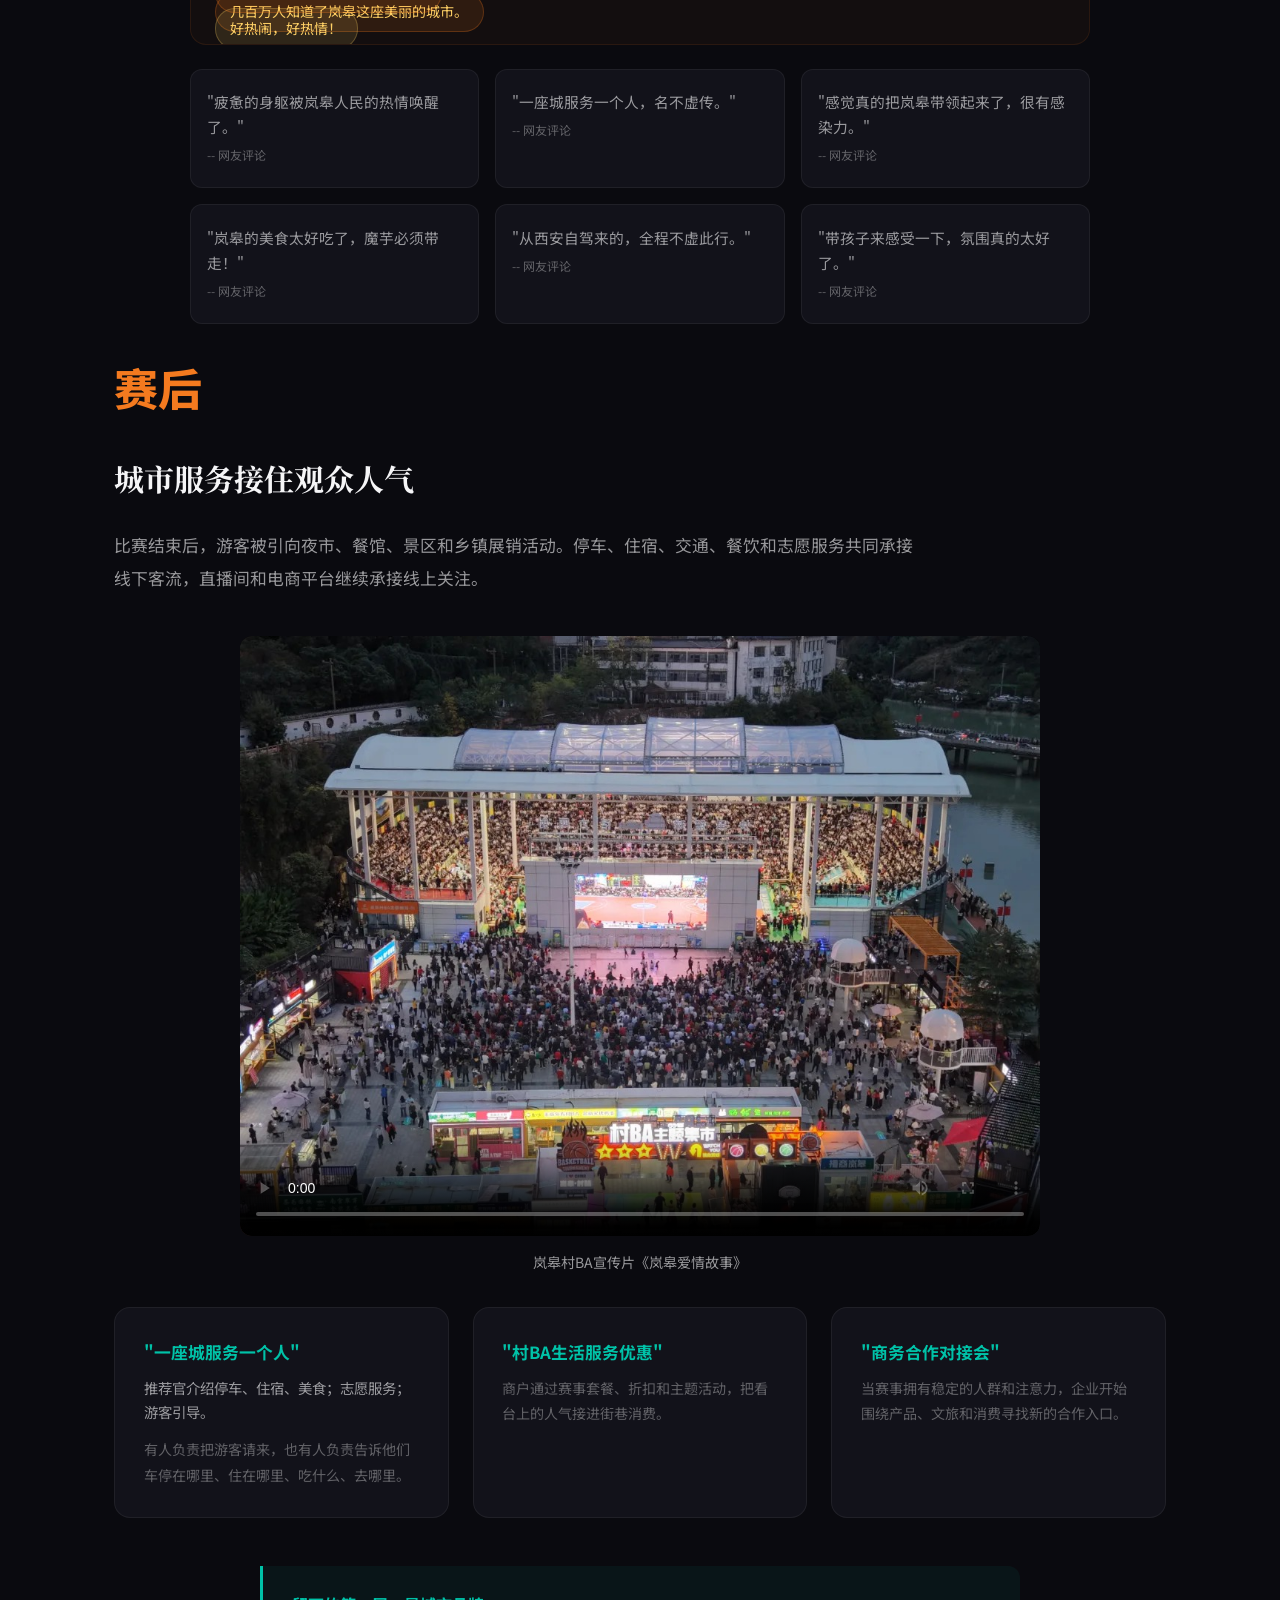
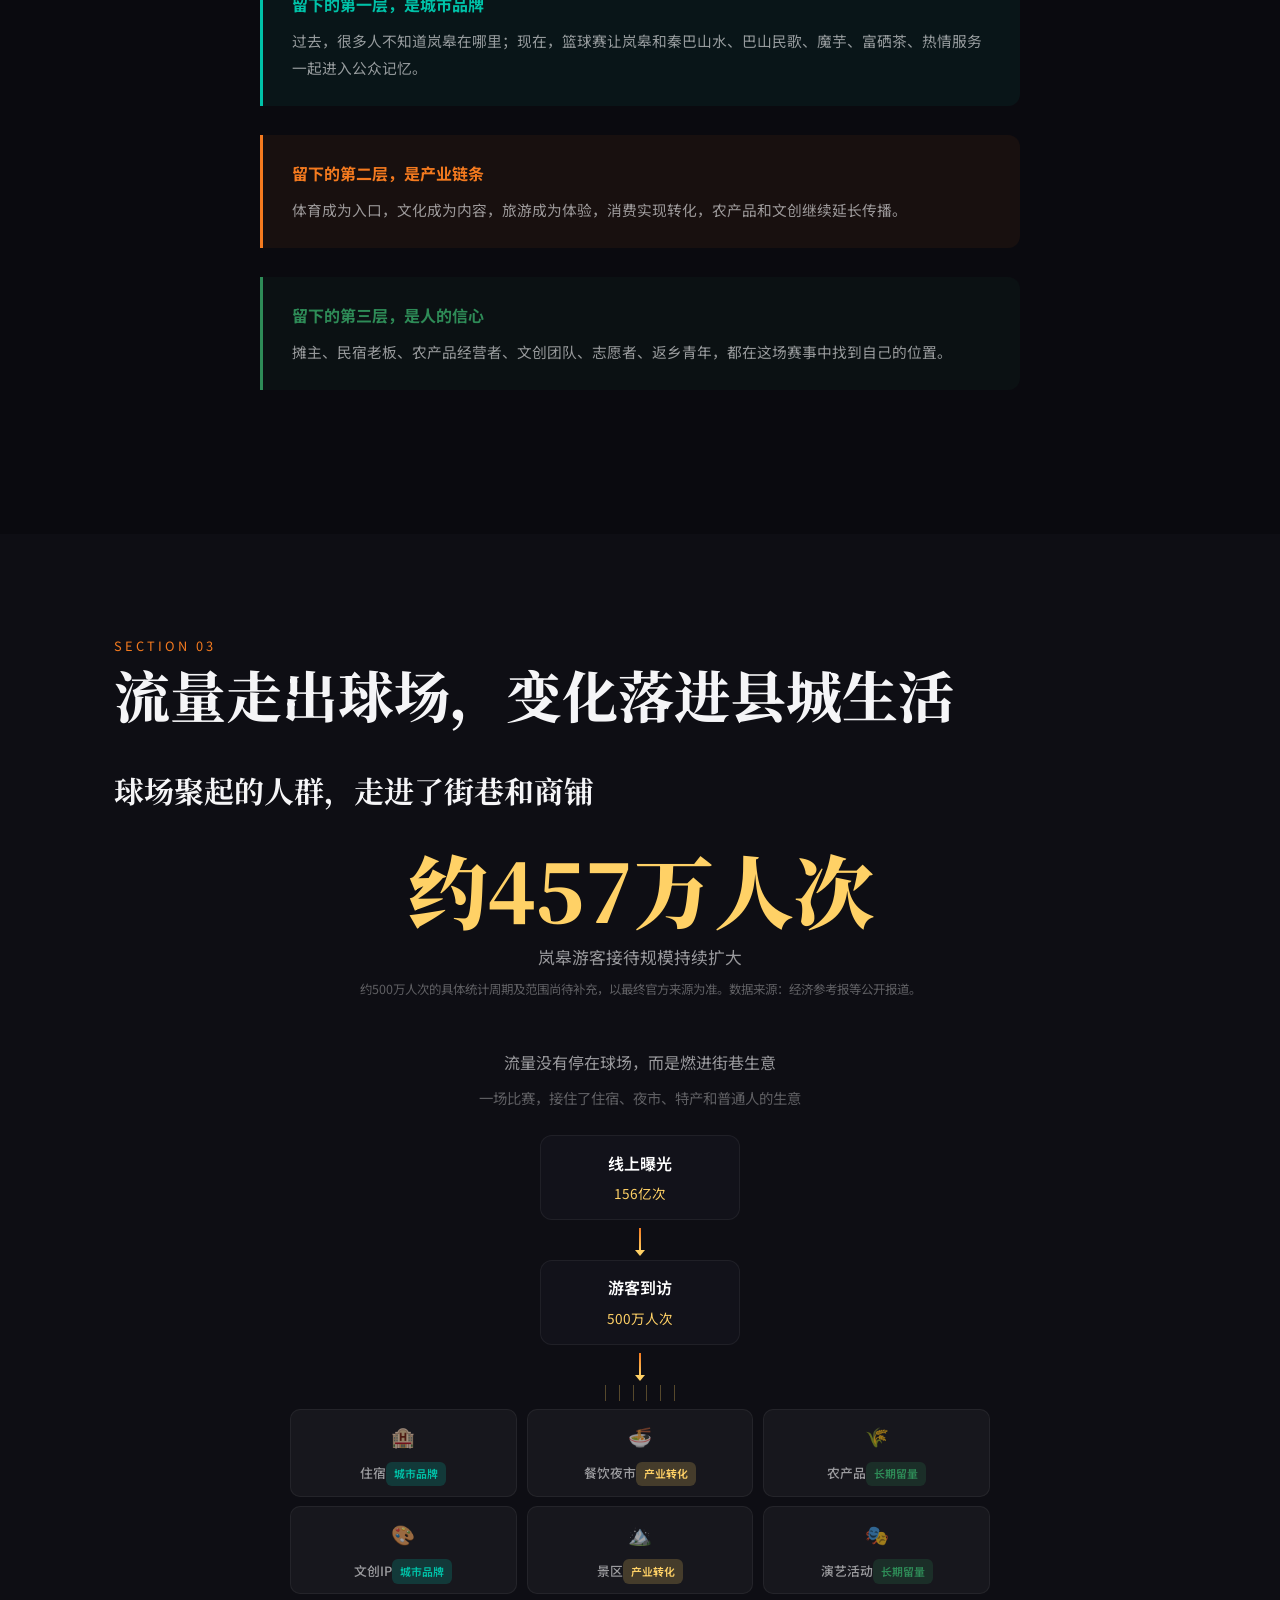
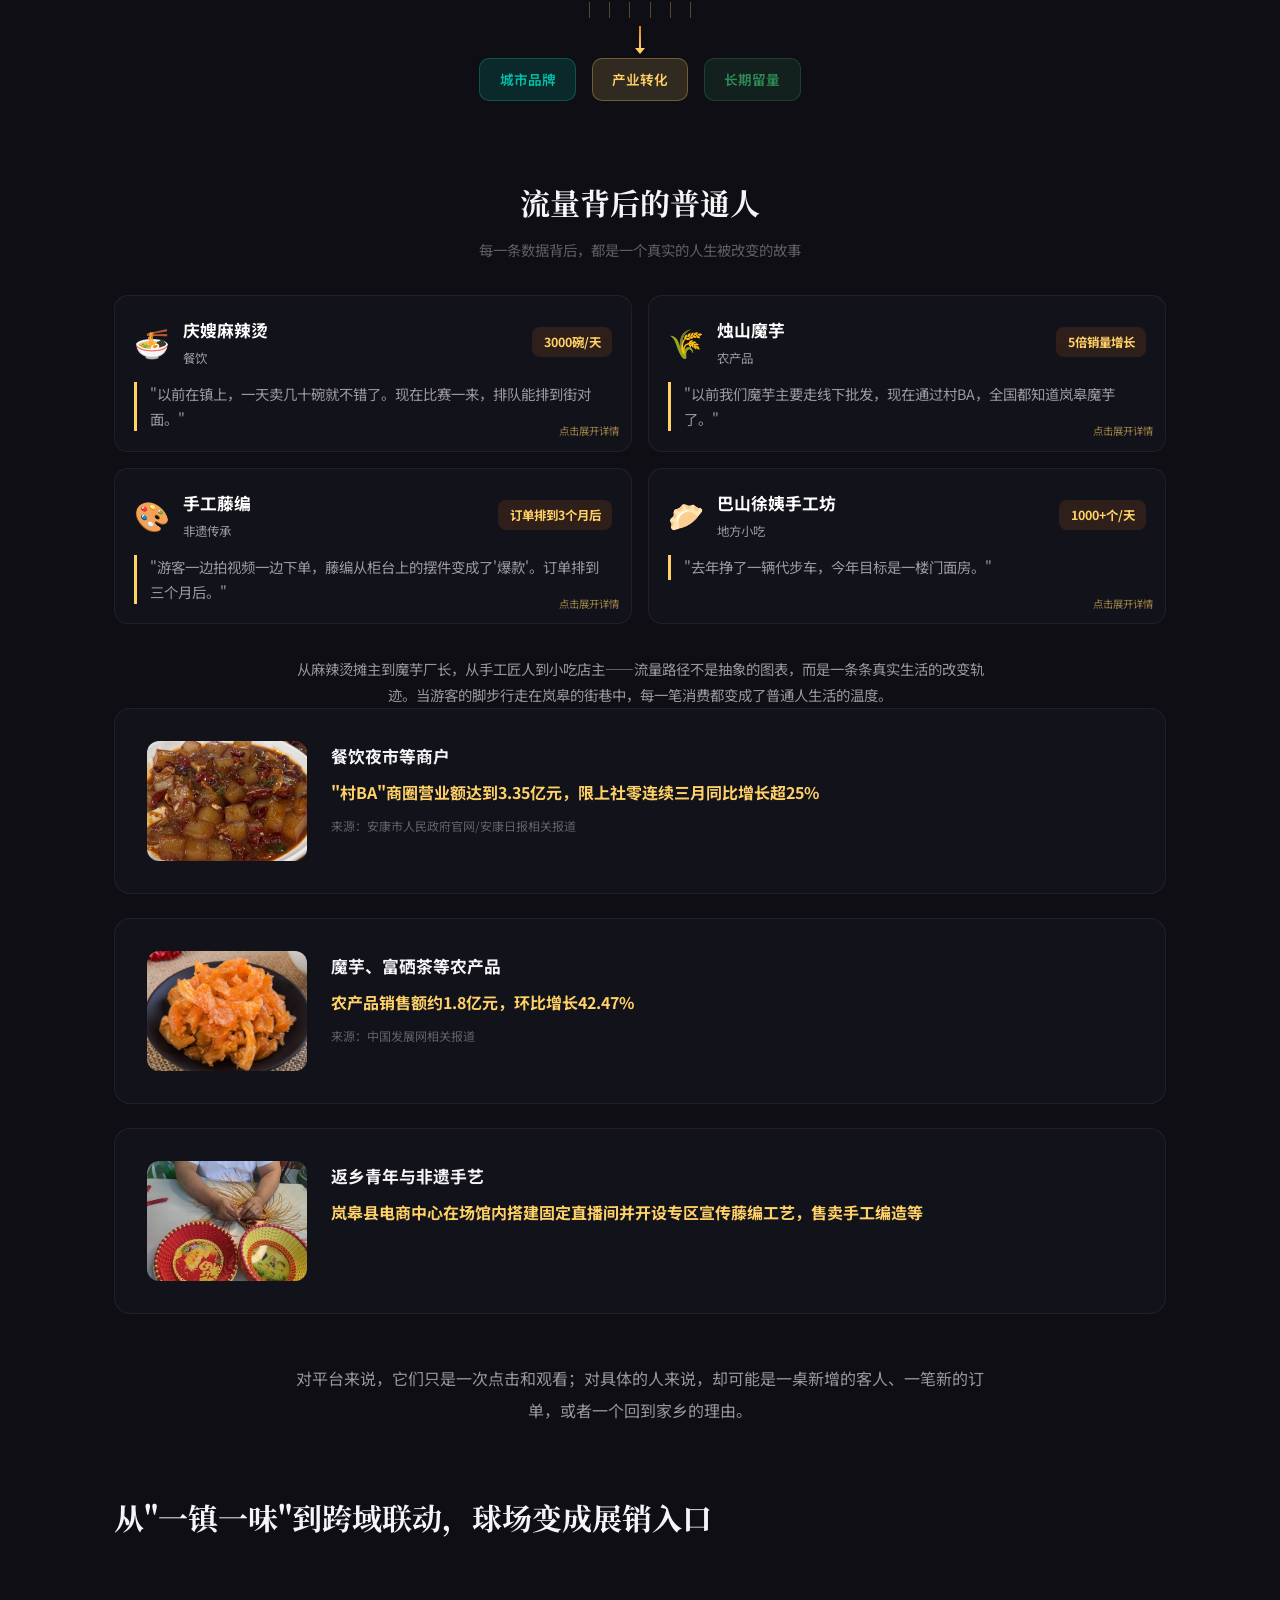
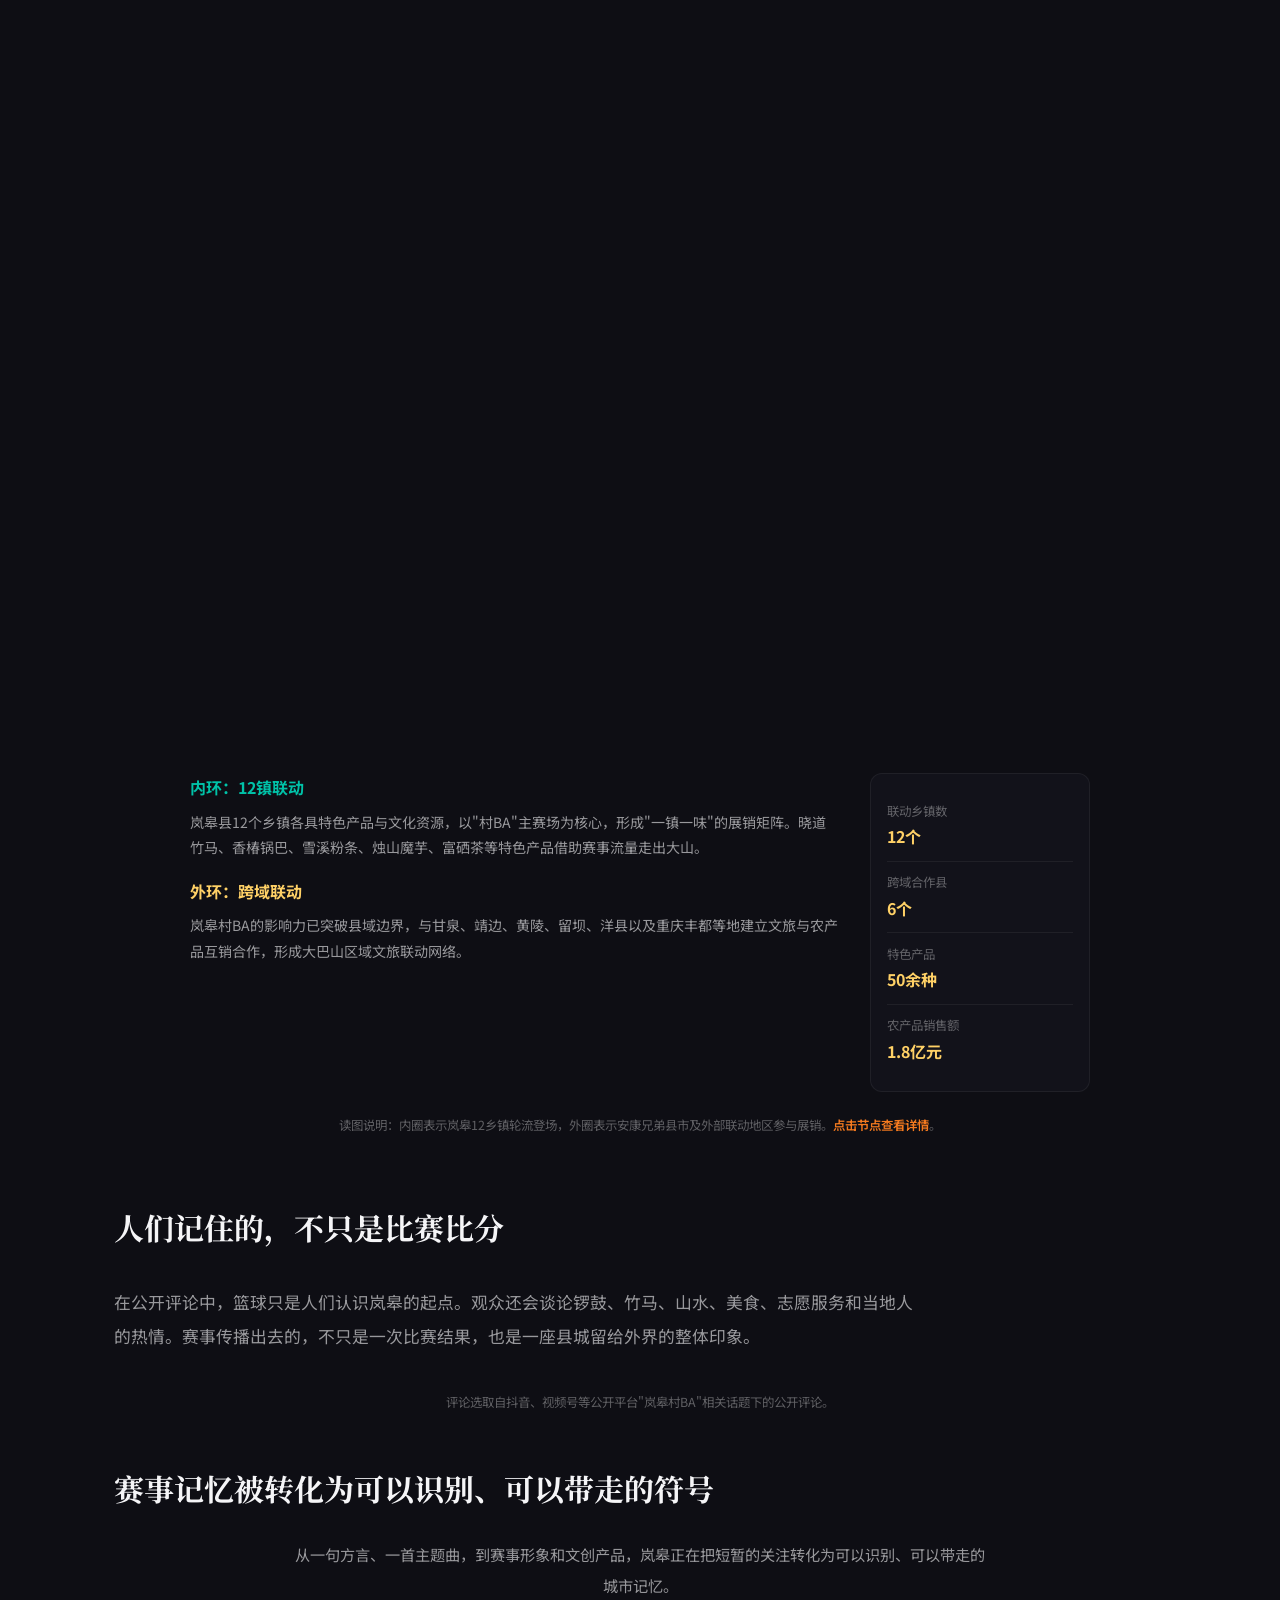
==== commit c73fb57a: "feat: 漏斗可点击+人物故事+四借提示+贵州点+4视频重排+love-story" ====
--- a/pages/self-contained.html
+++ b/pages/self-contained.html
@@ -60,6 +60,9 @@
     .borrow-card .borrow-summary { font-size: 0.9rem; color: var(--surface-text-secondary); line-height: 1.7; }
     .borrow-card .borrow-detail { max-height: 0; overflow: hidden; transition: max-height 0.5s ease, padding 0.3s ease; font-size: 0.88rem; color: var(--surface-text-secondary); line-height: 1.8; }
     .borrow-card.open .borrow-detail { max-height: 300px; padding-top: 0.8rem; }
+    .borrow-expand-hint { display: block; text-align: center; font-size: 0.78rem; color: var(--color-primary); font-weight: 700; margin-top: 0.8rem; padding: 0.35rem 0; border: 1px dashed rgba(244,122,31,0.3); border-radius: 8px; opacity: 0.8; transition: opacity 0.3s; }
+    .borrow-card:hover .borrow-expand-hint { opacity: 1; }
+    .borrow-card.open .borrow-expand-hint { color: var(--color-secondary); border-color: rgba(255,209,102,0.3); }
     .chart-container { position: relative; width: 100%; }
     .bar-chart { display: flex; flex-direction: column; gap: 0.8rem; }
     .bar-row { display: flex; align-items: center; gap: 0.8rem; }
@@ -260,9 +263,9 @@
     <div class="content-section" style="padding-top:0; padding-bottom:0;">
         <p class="reveal" style="text-align:center; font-size:0.9rem; color:var(--surface-text-muted); margin-bottom:1.5rem;">开赛之前，仪式已经让整座球场进入同一种情绪。</p>
         <video id="videoCeremony" class="section-video reveal" controls playsinline preload="metadata"
-               poster="assets/photos/cunba-panorama.jpg"
+               poster="assets/photos/match-scene-1.jpg"
                style="width:100%; max-width:1100px; margin:0 auto; display:block; border-radius:16px; background:#000;">
-            <source src="assets/cunba-scene.mp4" type="video/mp4">
+            <source src="assets/langao-basketball-history.mp4" type="video/mp4">
         </video>
         <p class="reveal" style="text-align:center; font-size:1.05rem; color:var(--surface-text-secondary); margin-top:2.5rem; max-width:700px; margin-left:auto; margin-right:auto; line-height:1.8;">当欢呼声越过看台，岚皋也开始进入更多人的视野。</p>
     </div>
@@ -289,9 +292,9 @@
             <div class="map-overlay"></div>
             <svg class="ev-dots-layer" viewBox="0 0 800 600" xmlns="http://www.w3.org/2000/svg">
                 <g class="ev-dot" style="display:block;">
-                    <circle class="ev-pulse" cx="420" cy="395" r="5" fill="none" stroke="#F47A1F" stroke-width="1.5" opacity="0.6"></circle>
-                    <circle class="ev-core" cx="420" cy="395" r="5" fill="#F47A1F"></circle>
-                    <text class="ev-label" x="432" y="399">贵州</text>
+                    <circle class="ev-pulse" cx="420" cy="399" r="5" fill="none" stroke="#F47A1F" stroke-width="1.5" opacity="0.6"></circle>
+                    <circle class="ev-core" cx="420" cy="399" r="5" fill="#F47A1F"></circle>
+                    <text class="ev-label" x="432" y="403">贵州</text>
                 </g>
                 <g class="ev-dot" style="display:block;">
                     <circle class="ev-pulse" cx="580" cy="310" r="5" fill="none" stroke="#2E8B57" stroke-width="1.5" opacity="0.6"></circle>
@@ -458,6 +461,7 @@
                 <div class="borrow-subtitle">赛事热潮带来被看见的窗口</div>
                 <p class="borrow-summary">全国群众赛事持续升温，为岚皋提供了进入公共视野的机会。</p>
                 <div class="borrow-detail">真正把目光留下来的，仍然是本地长期积累的篮球传统和县城故事。岚皋没有追着热点跑，而是把赛事当作一个已有的基础去放大。</div>
+                <span class="borrow-expand-hint">点击展开详情</span>
             </div>
             <div class="borrow-card" onclick="this.classList.toggle('open')">
                 <img src="assets/photos/match-scene-new.jpg" alt="比赛现场" style="width:100%; height:140px; object-fit:cover; border-radius:12px; margin-bottom:0.8rem;">
@@ -465,6 +469,7 @@
                 <div class="borrow-subtitle">整座县城成为赛事参与者</div>
                 <p class="borrow-summary">球员负责比赛，演员负责表演，推荐官介绍山水与物产。</p>
                 <div class="borrow-detail">主播把现场送进手机屏幕，商户接住游客，志愿者维持秩序，普通居民则用自己的镜头记录这一切。每个人都在用自己的方式参与赛事。</div>
+                <span class="borrow-expand-hint">点击展开详情</span>
             </div>
         </div>
         <div class="grid-2 reveal" style="gap:1.5rem; margin-bottom:2rem;">
@@ -474,6 +479,7 @@
                 <div class="borrow-subtitle">秦巴文化进入球场中心</div>
                 <p class="borrow-summary">大道锣鼓、晓道竹马、巴人唢呐、南宫雄狮进入比赛间隙。</p>
                 <div class="borrow-detail">岚河演艺和县城巡游让观众等待下一次开球时，看到的仍然是岚皋。文化不是赛事的包装，而是赛事的一部分。</div>
+                <span class="borrow-expand-hint">点击展开详情</span>
             </div>
             <div class="borrow-card" onclick="this.classList.toggle('open')">
                 <img src="assets/photos/audience-seats.jpg" alt="观众席" style="width:100%; height:140px; object-fit:cover; border-radius:12px; margin-bottom:0.8rem;">
@@ -481,6 +487,7 @@
                 <div class="borrow-subtitle">成熟经验被转化为岚皋方案</div>
                 <p class="borrow-summary">岚皋主动走出去，观察成熟群众赛事如何组织比赛、承接游客。</p>
                 <div class="borrow-detail">回到岚皋以后，这些经验被重新放进当地的篮球基础、县域空间和秦巴文化之中。学习发生在外面，答案最终仍然写在岚皋。岚皋真正借到的，是组织赛事的方法，而不是复制另一座城市的样子。</div>
+                <span class="borrow-expand-hint">点击展开详情</span>
             </div>
         </div>
         <!-- 学习贵州视频 -->
@@ -489,7 +496,7 @@
                    style="width:100%; border-radius:12px; background:#000;">
                 <source src="assets/learn-from-guizhou.mp4" type="video/mp4">
             </video>
-            <p style="font-size:0.82rem; color:var(--surface-text-muted); margin-top:0.5rem; text-align:center;">视频来源：【待补充】</p>
+            <p style="font-size:0.88rem; color:var(--surface-text-secondary); margin-top:0.5rem; text-align:center;">学习相关经验</p>
         </div>
 
         <div class="reveal" style="max-width:700px; margin:0 auto 4rem; text-align:center; padding:1.5rem 2rem; background:rgba(244,122,31,0.06); border:1px solid rgba(244,122,31,0.15); border-radius:12px;">
@@ -515,7 +522,8 @@
                        style="width:100%; border-radius:12px; background:#000;">
                     <source src="assets/langao-welcome.mp4" type="video/mp4">
                 </video>
-                <p style="font-size:0.8rem; color:var(--surface-text-muted); margin-top:0.4rem;">岚皋没有只发布一条比赛通知，而是先把赛事写进故事。</p>
+                <p style="font-size:0.88rem; color:var(--surface-text-secondary); margin-top:0.4rem;">《岚皋欢迎你》宣传视频</p>
+                <p style="font-size:0.85rem; color:var(--surface-text-muted); margin-top:0.3rem; line-height:1.7;">岚皋没有只发布一条比赛通知，而是先把赛事写进故事。</p>
             </div>
             <div style="flex:0 0 auto; min-width:200px; max-width:360px;">
                 <p style="font-size:0.75rem; color:var(--surface-text-muted); margin-bottom:0.4rem;">岚皋"村BA"文旅推荐官官方账号</p>
@@ -669,9 +677,9 @@
         <div class="reveal" style="max-width:800px; margin:0 auto 2rem;">
             <video controls playsinline preload="metadata" poster="assets/photos/cunba-panorama.jpg"
                    style="width:100%; border-radius:12px; background:#000;">
-                <source src="assets/langao-welcome.mp4" type="video/mp4">
+                <source src="assets/langao-love-story.mp4" type="video/mp4">
             </video>
-            <p style="font-size:0.8rem; color:var(--surface-text-muted); margin-top:0.4rem; text-align:center;">视频来源：【待补充】</p>
+            <p style="font-size:0.88rem; color:var(--surface-text-secondary); margin-top:0.4rem; text-align:center;">岚皋村BA宣传片《岚皋爱情故事》</p>
         </div>
 
         <div class="grid-3 reveal" style="margin-bottom:3rem;">
@@ -731,7 +739,7 @@
             <p class="footnote">约500万人次的具体统计周期及范围尚待补充，以最终官方来源为准。数据来源：经济参考报等公开报道。</p>
         </div>
 
-        <!-- 漏斗图：流量转化 -->
+        <!-- 漏斗图：流量转化（可点击） -->
         <style>
         .sankey-flow { display: flex; flex-direction: column; align-items: center; gap: 0.5rem; max-width: 700px; margin: 0 auto 1.5rem; }
         .sankey-node { text-align: center; padding: 0.8rem 2rem; background: var(--surface-card); border: 1px solid var(--surface-border); border-radius: 12px; min-width: 200px; }
@@ -741,7 +749,9 @@
         .sankey-arrow::after { content: ''; position: absolute; bottom: -4px; left: 50%; transform: translateX(-50%); border-left: 5px solid transparent; border-right: 5px solid transparent; border-top: 6px solid var(--color-secondary); }
         .sankey-branches { display: grid; grid-template-columns: repeat(3, 1fr); gap: 0.6rem; width: 100%; }
         .sankey-branch { text-align: center; padding: 0.6rem 0.4rem; border-radius: 10px; font-size: 0.8rem; font-weight: 500; background: rgba(255,255,255,0.04); border: 1px solid var(--surface-border); color: var(--surface-text-secondary); cursor: pointer; transition: all 0.3s ease; }
-        .sankey-branch:hover { background: rgba(244,122,31,0.1); border-color: rgba(244,122,31,0.3); }
+        .sankey-branch:hover { background: rgba(244,122,31,0.1); border-color: var(--color-secondary); color: #fff; transform: translateY(-2px); }
+        .sankey-branch.active { background: rgba(244,122,31,0.15); border-color: var(--color-secondary); color: var(--color-secondary); box-shadow: 0 0 20px rgba(244,122,31,0.25); }
+        .sankey-branch.dimmed { opacity: 0.35; }
         .sankey-branch .branch-icon { font-size: 1.2rem; display: block; margin-bottom: 0.2rem; }
         .sankey-branch .branch-tag { display: inline-block; margin-top: 0.3rem; padding: 0.15rem 0.5rem; border-radius: 6px; font-size: 0.68rem; font-weight: 600; }
         .tag-brand { background: rgba(0,194,168,0.2); color: var(--color-accent); }
@@ -756,7 +766,31 @@
         .outcome-brand { background: rgba(0,194,168,0.15); color: var(--color-accent); border: 1px solid rgba(0,194,168,0.3); }
         .outcome-industry { background: rgba(255,209,102,0.15); color: var(--color-secondary); border: 1px solid rgba(255,209,102,0.3); }
         .outcome-retention { background: rgba(46,139,87,0.15); color: #2E8B57; border: 1px solid rgba(46,139,87,0.3); }
+        .sankey-detail { max-width: 800px; margin: 1.5rem auto 0; background: rgba(255,255,255,0.04); border: 1px solid rgba(255,255,255,0.1); border-radius: 16px; padding: 0; max-height: 0; overflow: hidden; transition: max-height 0.5s cubic-bezier(0.4,0,0.2,1), padding 0.5s ease, opacity 0.4s ease; opacity: 0; }
+        .sankey-detail.open { max-height: 300px; padding: 1.5rem 2rem; opacity: 1; }
+        .sankey-detail .detail-title { font-size: 1.05rem; font-weight: 700; color: var(--color-secondary); margin-bottom: 0.6rem; }
+        .sankey-detail .detail-text { font-size: 0.9rem; color: var(--surface-text-secondary); line-height: 1.9; }
+        .sankey-detail .detail-close { float: right; cursor: pointer; color: var(--surface-text-muted); font-size: 1.2rem; transition: color 0.2s; }
+        .sankey-detail .detail-close:hover { color: #fff; }
         @media (max-width: 600px) { .sankey-branches { grid-template-columns: repeat(2, 1fr); } }
+
+        /* Character story cards */
+        .character-cards { display: grid; grid-template-columns: repeat(2, 1fr); gap: 1rem; max-width: 1100px; margin: 0 auto; }
+        .character-card { background: var(--surface-card); border-radius: 14px; padding: 1.2rem; cursor: pointer; transition: transform 0.3s ease, box-shadow 0.3s ease, border-color 0.3s ease; border: 1px solid rgba(255,255,255,0.06); position: relative; }
+        .character-card::after { content: "点击展开详情"; position: absolute; bottom: 10px; right: 12px; font-size: 0.65rem; color: var(--color-secondary); opacity: 0.6; pointer-events: none; transition: opacity 0.3s; }
+        .character-card:hover::after { opacity: 1; }
+        .character-card:hover { transform: translateY(-3px); box-shadow: 0 8px 30px rgba(0,0,0,0.3); border-color: rgba(244,122,31,0.3); }
+        .character-card .card-header { display: flex; align-items: center; gap: 0.8rem; margin-bottom: 0.8rem; }
+        .character-card .card-icon { font-size: 1.8rem; flex-shrink: 0; }
+        .character-card .card-name { font-weight: 700; font-size: 1.05rem; color: #fff; }
+        .character-card .card-type { font-size: 0.78rem; color: var(--surface-text-secondary); margin-top: 2px; }
+        .character-card .card-stat { margin-left: auto; font-size: 0.78rem; font-weight: 700; color: var(--color-secondary); background: rgba(244,122,31,0.12); padding: 0.25rem 0.7rem; border-radius: 8px; white-space: nowrap; flex-shrink: 0; }
+        .character-card .card-header > div { min-width: 0; overflow: hidden; }
+        .character-card .card-quote { font-size: 0.9rem; color: var(--surface-text-secondary); line-height: 1.7; border-left: 3px solid var(--color-secondary); padding-left: 0.8rem; margin-bottom: 0; }
+        .character-card .char-detail { max-height: 0; overflow: hidden; transition: max-height 0.5s ease, margin-top 0.4s ease, opacity 0.4s ease; font-size: 0.85rem; color: var(--surface-text-secondary); line-height: 1.7; opacity: 0; }
+        .character-card .char-detail.open { max-height: 200px; margin-top: 0.8rem; opacity: 1; }
+        .stories-summary { margin-top: 2rem; font-size: 0.9rem; color: var(--surface-text-secondary); line-height: 1.8; text-align: center; max-width: 700px; margin-left: auto; margin-right: auto; }
+        @media (max-width: 768px) { .character-cards { grid-template-columns: 1fr; } }
         </style>
         <div class="reveal" style="max-width:800px; margin:0 auto 1.5rem; text-align:center;">
             <p style="font-size:1rem; color:var(--surface-text-secondary); line-height:1.8; margin-bottom:0.5rem;">流量没有停在球场，而是燃进街巷生意</p>
@@ -774,13 +808,13 @@
             </div>
             <div class="sankey-arrow"></div>
             <div class="sankey-fanout"><div class="fanout-line"></div><div class="fanout-line"></div><div class="fanout-line"></div><div class="fanout-line"></div><div class="fanout-line"></div><div class="fanout-line"></div></div>
-            <div class="sankey-branches">
-                <div class="sankey-branch"><span class="branch-icon">🏨</span>住宿<span class="branch-tag tag-brand">城市品牌</span></div>
-                <div class="sankey-branch"><span class="branch-icon">🍜</span>餐饮夜市<span class="branch-tag tag-industry">产业转化</span></div>
-                <div class="sankey-branch"><span class="branch-icon">🌾</span>农产品<span class="branch-tag tag-retention">长期留量</span></div>
-                <div class="sankey-branch"><span class="branch-icon">🎨</span>文创IP<span class="branch-tag tag-brand">城市品牌</span></div>
-                <div class="sankey-branch"><span class="branch-icon">🏔️</span>景区<span class="branch-tag tag-industry">产业转化</span></div>
-                <div class="sankey-branch"><span class="branch-icon">🎭</span>演艺活动<span class="branch-tag tag-retention">长期留量</span></div>
+            <div class="sankey-branches" id="sankeyBranches">
+                <div class="sankey-branch" data-branch="hotel" onclick="openSankeyDetail(this)"><span class="branch-icon">🏨</span>住宿<span class="branch-tag tag-brand">城市品牌</span></div>
+                <div class="sankey-branch" data-branch="food" onclick="openSankeyDetail(this)"><span class="branch-icon">🍜</span>餐饮夜市<span class="branch-tag tag-industry">产业转化</span></div>
+                <div class="sankey-branch" data-branch="agri" onclick="openSankeyDetail(this)"><span class="branch-icon">🌾</span>农产品<span class="branch-tag tag-retention">长期留量</span></div>
+                <div class="sankey-branch" data-branch="creative" onclick="openSankeyDetail(this)"><span class="branch-icon">🎨</span>文创IP<span class="branch-tag tag-brand">城市品牌</span></div>
+                <div class="sankey-branch" data-branch="scenic" onclick="openSankeyDetail(this)"><span class="branch-icon">🏔️</span>景区<span class="branch-tag tag-industry">产业转化</span></div>
+                <div class="sankey-branch" data-branch="show" onclick="openSankeyDetail(this)"><span class="branch-icon">🎭</span>演艺活动<span class="branch-tag tag-retention">长期留量</span></div>
             </div>
             <div class="sankey-fanin"><div class="fanin-line"></div><div class="fanin-line"></div><div class="fanin-line"></div><div class="fanin-line"></div><div class="fanin-line"></div><div class="fanin-line"></div></div>
             <div class="sankey-arrow"></div>
@@ -789,6 +823,58 @@
                 <div class="sankey-outcome outcome-industry">产业转化</div>
                 <div class="sankey-outcome outcome-retention">长期留量</div>
             </div>
+        </div>
+
+        <!-- 漏斗详情面板 -->
+        <div class="sankey-detail" id="sankeyDetail">
+            <span class="detail-close" onclick="closeSankeyDetail()">&times;</span>
+            <div class="detail-title" id="detailTitle"></div>
+            <div class="detail-text" id="detailText"></div>
+        </div>
+
+        <!-- 流量背后的普通人 -->
+        <div class="reveal" style="max-width:1100px; margin:3rem auto 0;">
+            <h3 class="sub-title" style="text-align:center; margin-bottom:0.5rem;">流量背后的普通人</h3>
+            <p style="text-align:center; font-size:0.9rem; color:var(--surface-text-muted); margin-bottom:2rem;">每一条数据背后，都是一个真实的人生被改变的故事</p>
+            <div class="character-cards">
+                <div class="character-card" onclick="toggleCharDetail(this)">
+                    <div class="card-header">
+                        <span class="card-icon">🍜</span>
+                        <div><div class="card-name">庆嫂麻辣烫</div><div class="card-type">餐饮</div></div>
+                        <div class="card-stat">3000碗/天</div>
+                    </div>
+                    <div class="card-quote">"以前在镇上，一天卖几十碗就不错了。现在比赛一来，排队能排到街对面。"</div>
+                    <div class="char-detail">王光菊，人称"庆嫂"，从石门镇搬到县城商圈经营麻辣烫摊位。赛事期间，一碗麻辣烫15元，小摊一天能卖出3000碗。月收入3万+，从镇上小摊到县城商圈，庆嫂的故事是岚皋普通人因赛事改变生活的缩影。</div>
+                </div>
+                <div class="character-card" onclick="toggleCharDetail(this)">
+                    <div class="card-header">
+                        <span class="card-icon">🌾</span>
+                        <div><div class="card-name">烛山魔芋</div><div class="card-type">农产品</div></div>
+                        <div class="card-stat">5倍销量增长</div>
+                    </div>
+                    <div class="card-quote">"以前我们魔芋主要走线下批发，现在通过村BA，全国都知道岚皋魔芋了。"</div>
+                    <div class="char-detail">刘世兵，烛山魔芋负责人。岚皋魔芋种植面积达16.2万亩，素有"中国魔芋之乡"美誉。村BA期间，魔芋产品销量增长5倍，日均成单突破3000单。烛山魔芋从深山特产变成全国知名品牌。</div>
+                </div>
+                <div class="character-card" onclick="toggleCharDetail(this)">
+                    <div class="card-header">
+                        <span class="card-icon">🎨</span>
+                        <div><div class="card-name">手工藤编</div><div class="card-type">非遗传承</div></div>
+                        <div class="card-stat">订单排到3个月后</div>
+                    </div>
+                    <div class="card-quote">"游客一边拍视频一边下单，藤编从柜台上的摆件变成了'爆款'。订单排到三个月后。"</div>
+                    <div class="char-detail">任师傅，手工藤编手艺人。藤编是岚皋省级非遗项目，编制的篮子、收纳盒等工艺品成为赛事热门伴手礼。30元起/件，游客一边拍视频一边下单，订单排到三个月后。非遗手艺借赛事流量找到了新的生命力。</div>
+                </div>
+                <div class="character-card" onclick="toggleCharDetail(this)">
+                    <div class="card-header">
+                        <span class="card-icon">🥟</span>
+                        <div><div class="card-name">巴山徐姨手工坊</div><div class="card-type">地方小吃</div></div>
+                        <div class="card-stat">1000+个/天</div>
+                    </div>
+                    <div class="card-quote">"去年挣了一辆代步车，今年目标是一楼门面房。"</div>
+                    <div class="char-detail">徐珍，巴山徐姨手工坊主理人。油炸饼5元一个，赛事期间一天能卖千余个。去年挣了一辆代步车，今年目标是一楼门面房。从路边小摊到月入过万，徐姨的故事印证了赛事经济对个体经营的拉动。</div>
+                </div>
+            </div>
+            <p class="stories-summary">从麻辣烫摊主到魔芋厂长，从手工匠人到小吃店主——流量路径不是抽象的图表，而是一条条真实生活的改变轨迹。当游客的脚步行走在岚皋的街巷中，每一笔消费都变成了普通人生活的温度。</p>
         </div>
 
         <!-- 三个经济案例 -->
@@ -1023,7 +1109,37 @@
         tObs.observe(el);
     });
 
-    // ============ 5. RADIATION MAP INIT ============
+    // ============ 5. SANKEY DETAIL ============
+    const sankeyData = {
+        hotel: { title: '住宿', text: '县内宾馆酒店入住率由30%上升到90%，另有报道提到大型酒店入住率达98%。受限于县城住宿容量，实际过夜游客约75万人次——按约2500张床位x3个月赛期x98%入住率估算。' },
+        food: { title: '餐饮夜市', text: '"村BA"商圈营业额约3.35亿元。庆嫂麻辣烫15元一碗，一天卖出3000碗，月入3万+。' },
+        agri: { title: '农产品', text: '销售额约1.8亿元，环比增长42.47%。烛山魔芋销量翻5倍，日均成单突破3000单。' },
+        creative: { title: '文创IP', text: '50余种文创产品，文创销售额突破20万元。岚小芋、岚宝、岚小硒、岚小鲟四大吉祥物。' },
+        scenic: { title: '景区', text: '南宫山、巴山大草原、千层河、神河源等景区游客量显著增加。' },
+        show: { title: '演艺活动', text: '600余场演艺活动，巴山民歌、大道锣鼓、唐艺等演艺嘉宾助阵。' }
+    };
+    function openSankeyDetail(el) {
+        const branch = el.dataset.branch;
+        const data = sankeyData[branch];
+        if (!data) return;
+        if (el.classList.contains('active')) { closeSankeyDetail(); return; }
+        document.querySelectorAll('.sankey-branch').forEach(function(b) { b.classList.remove('active'); if (b !== el) b.classList.add('dimmed'); });
+        el.classList.add('active'); el.classList.remove('dimmed');
+        document.getElementById('detailTitle').textContent = data.title;
+        document.getElementById('detailText').textContent = data.text;
+        document.getElementById('sankeyDetail').classList.add('open');
+    }
+    function closeSankeyDetail() {
+        document.querySelectorAll('.sankey-branch').forEach(function(b) { b.classList.remove('active', 'dimmed'); });
+        document.getElementById('sankeyDetail').classList.remove('open');
+    }
+    function toggleCharDetail(card) {
+        var detail = card.querySelector('.char-detail');
+        if (!detail) return;
+        detail.classList.toggle('open');
+    }
+
+    // ============ 6. RADIATION MAP INIT ============
     function initRadiationMap() {
         var map = document.getElementById('radiationMap');
         var svg = document.getElementById('radiationLines');
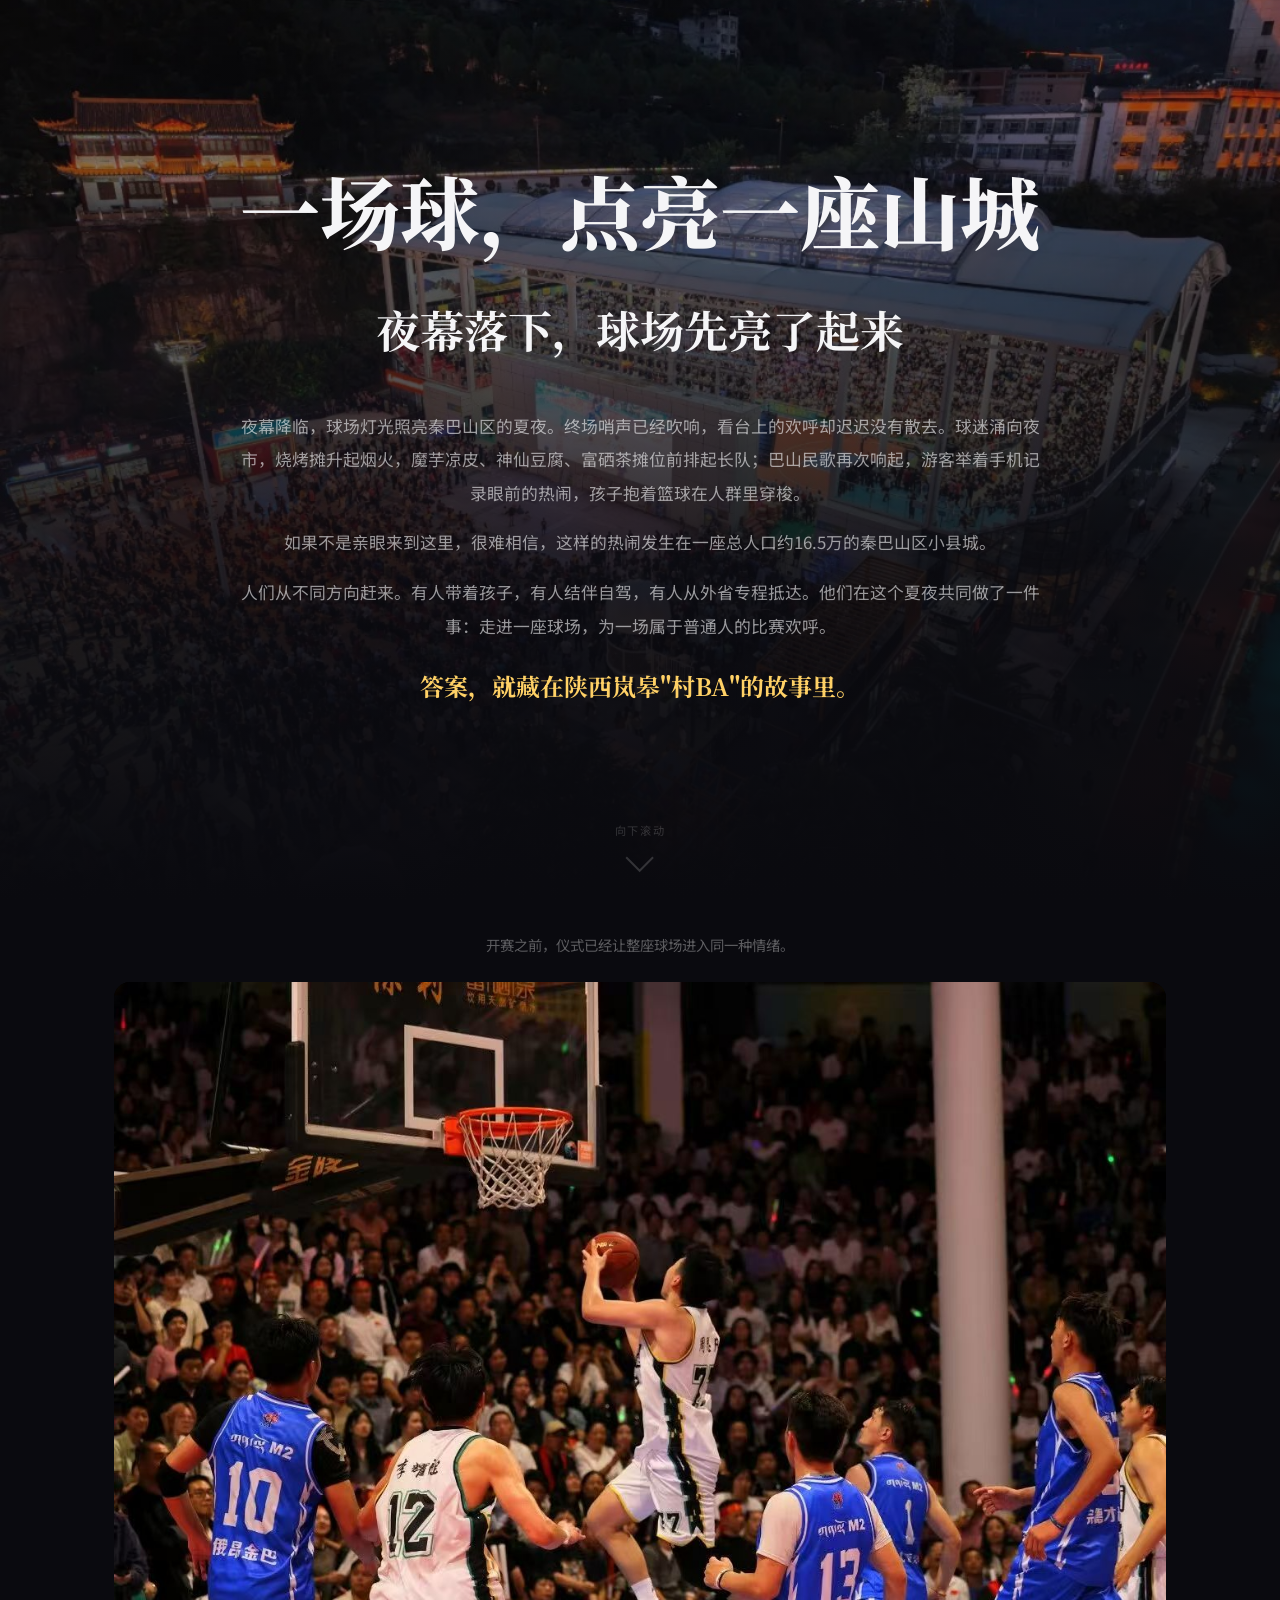
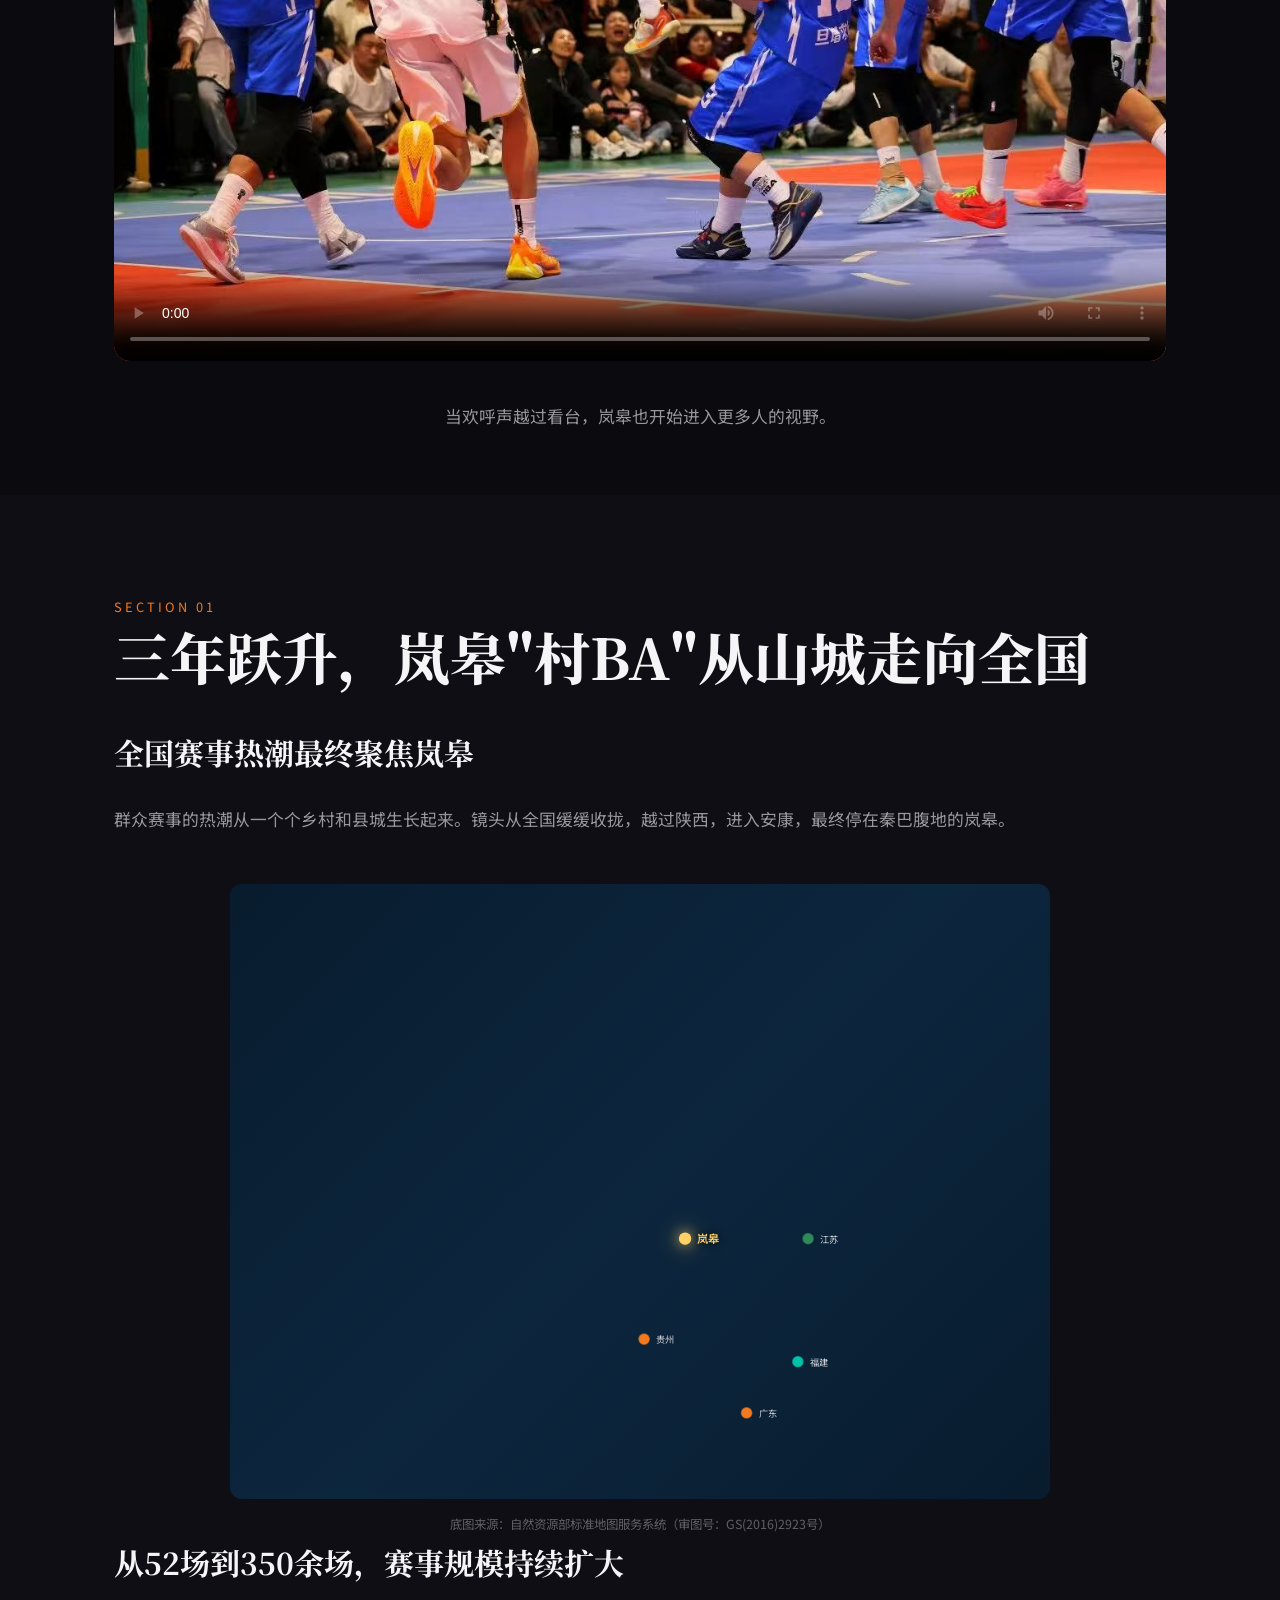
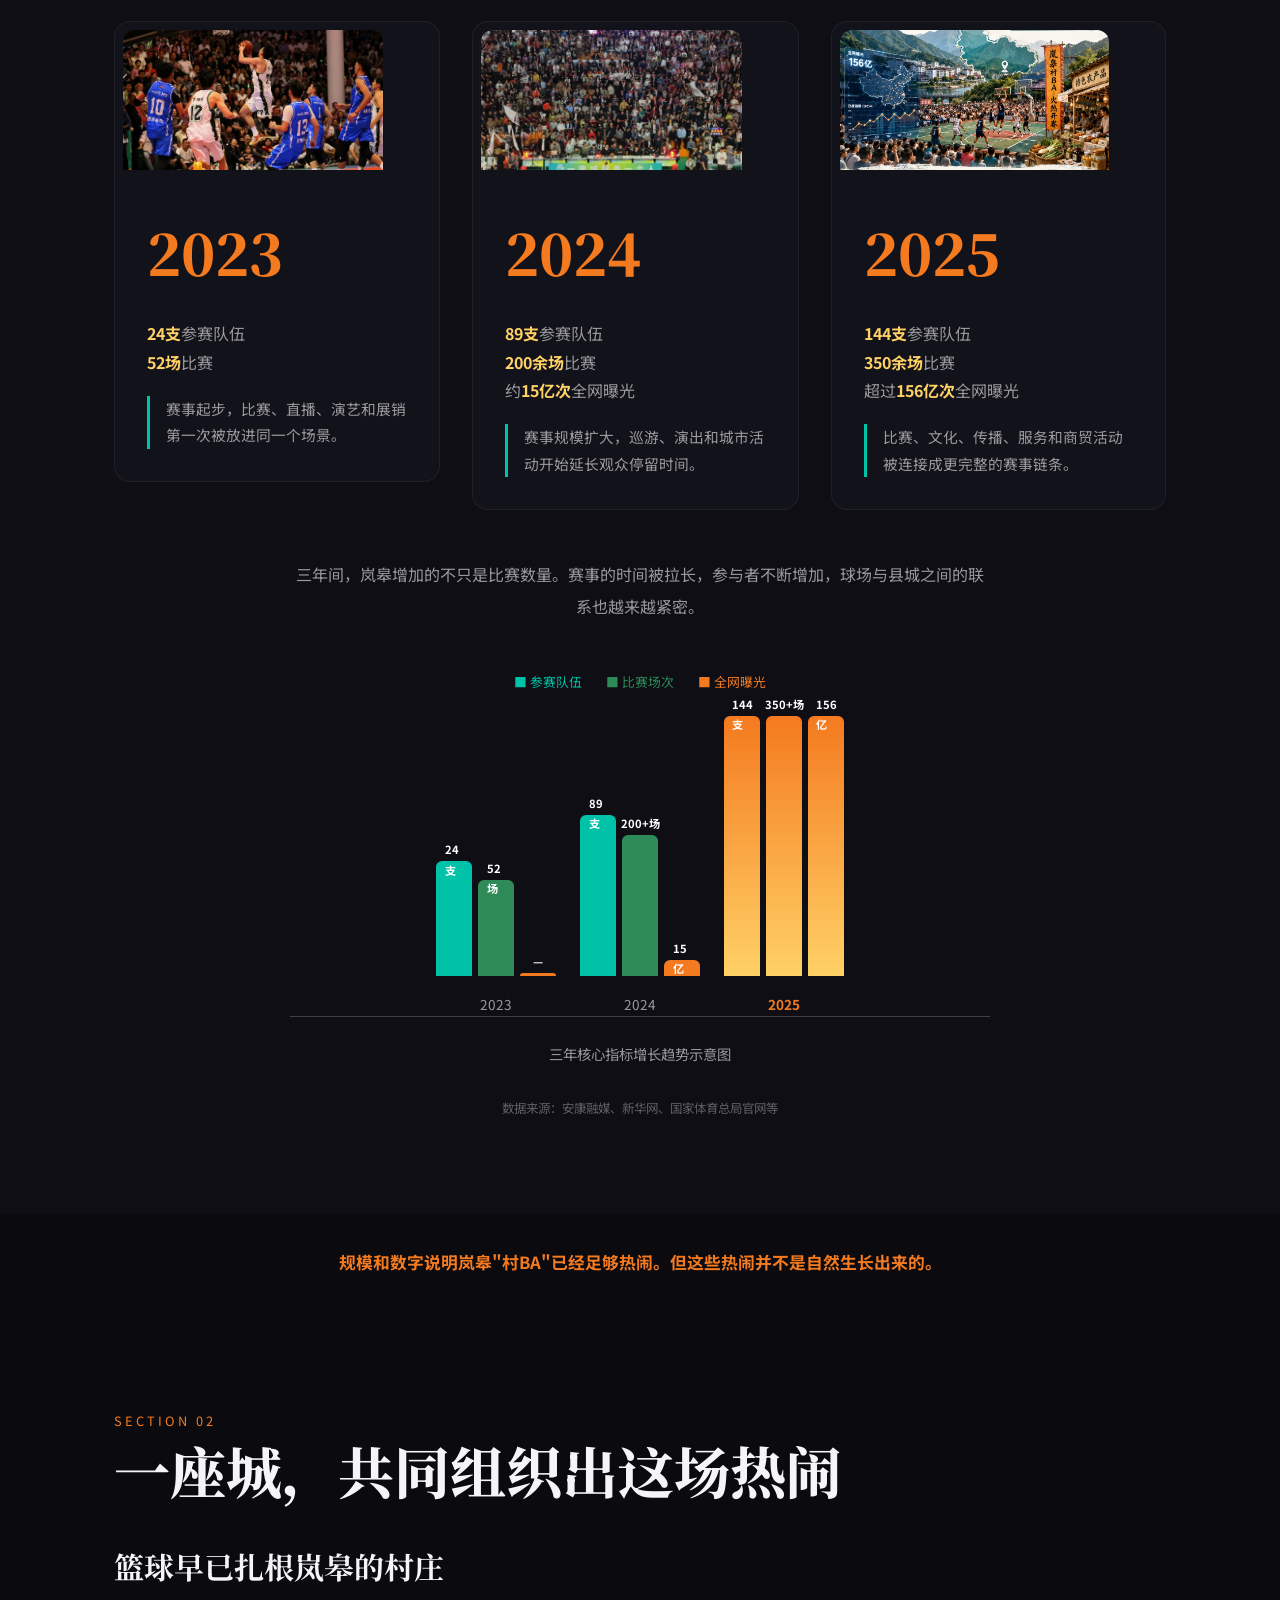
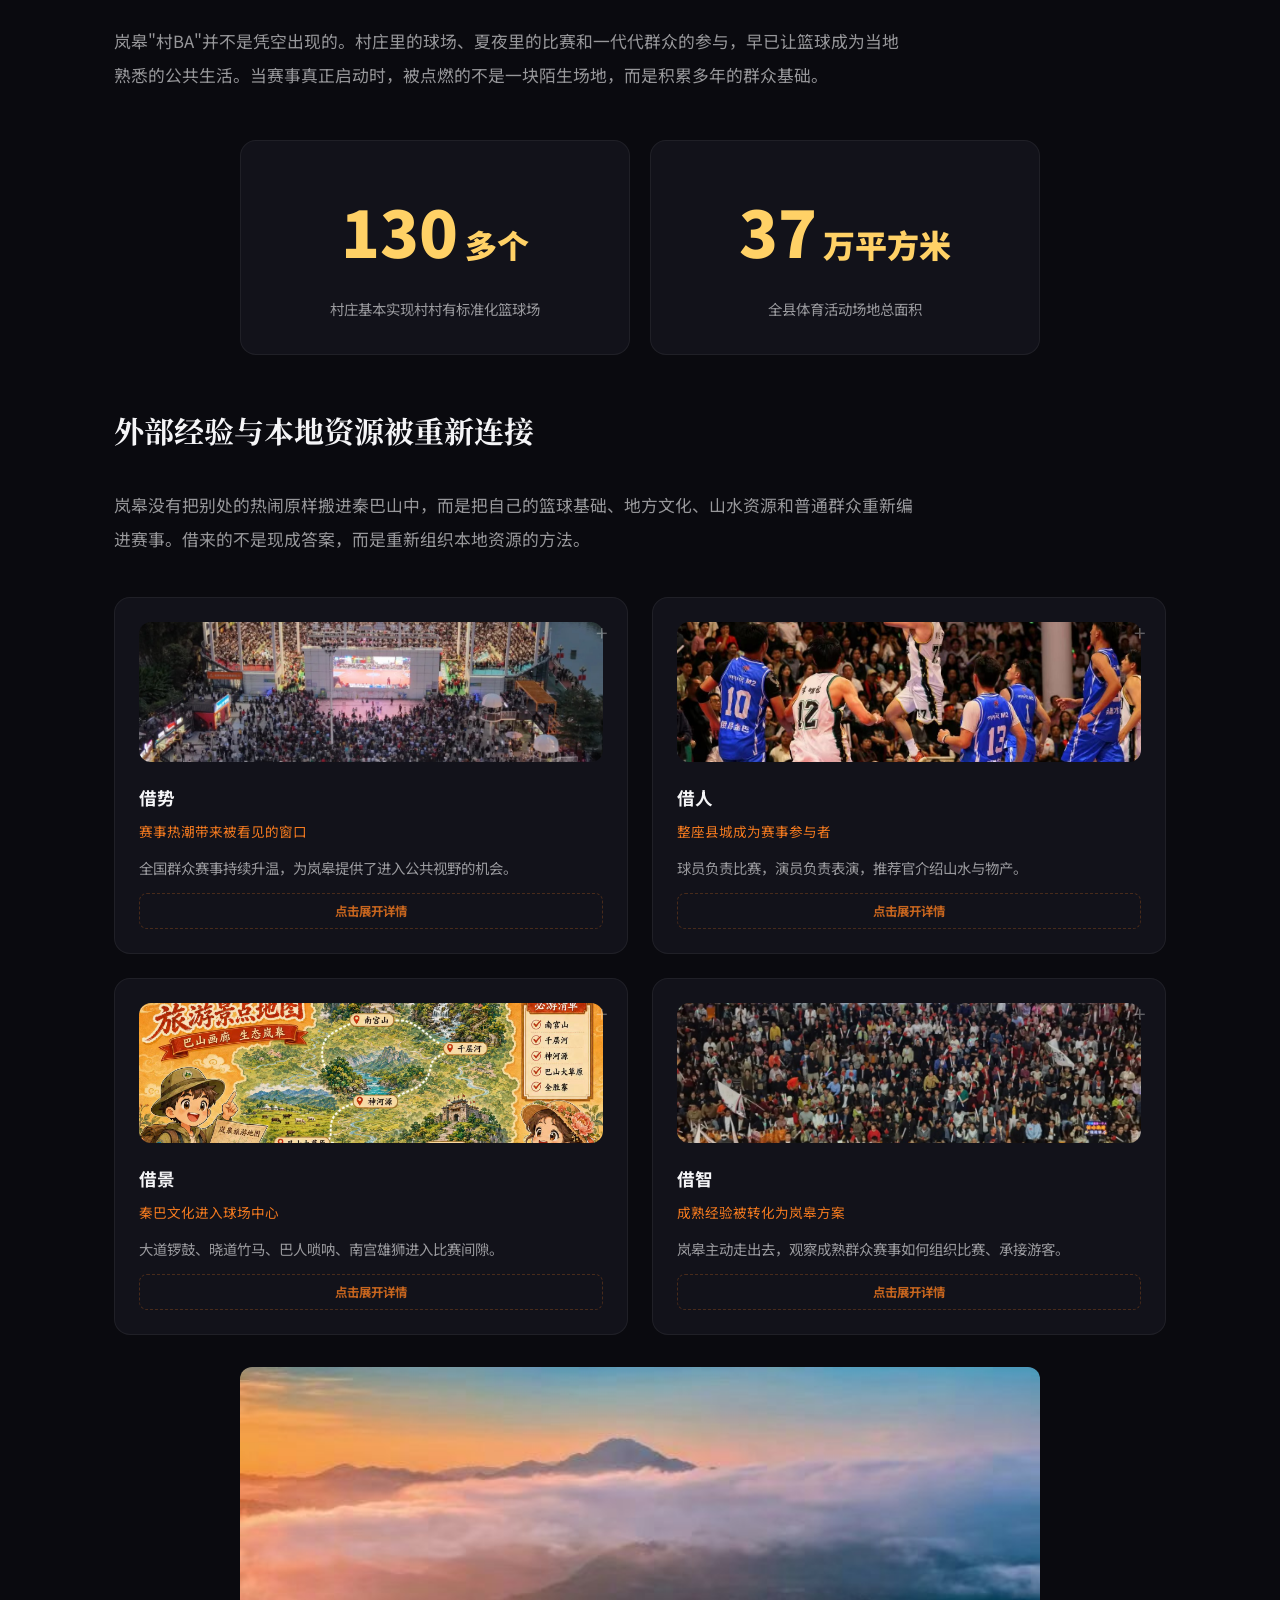
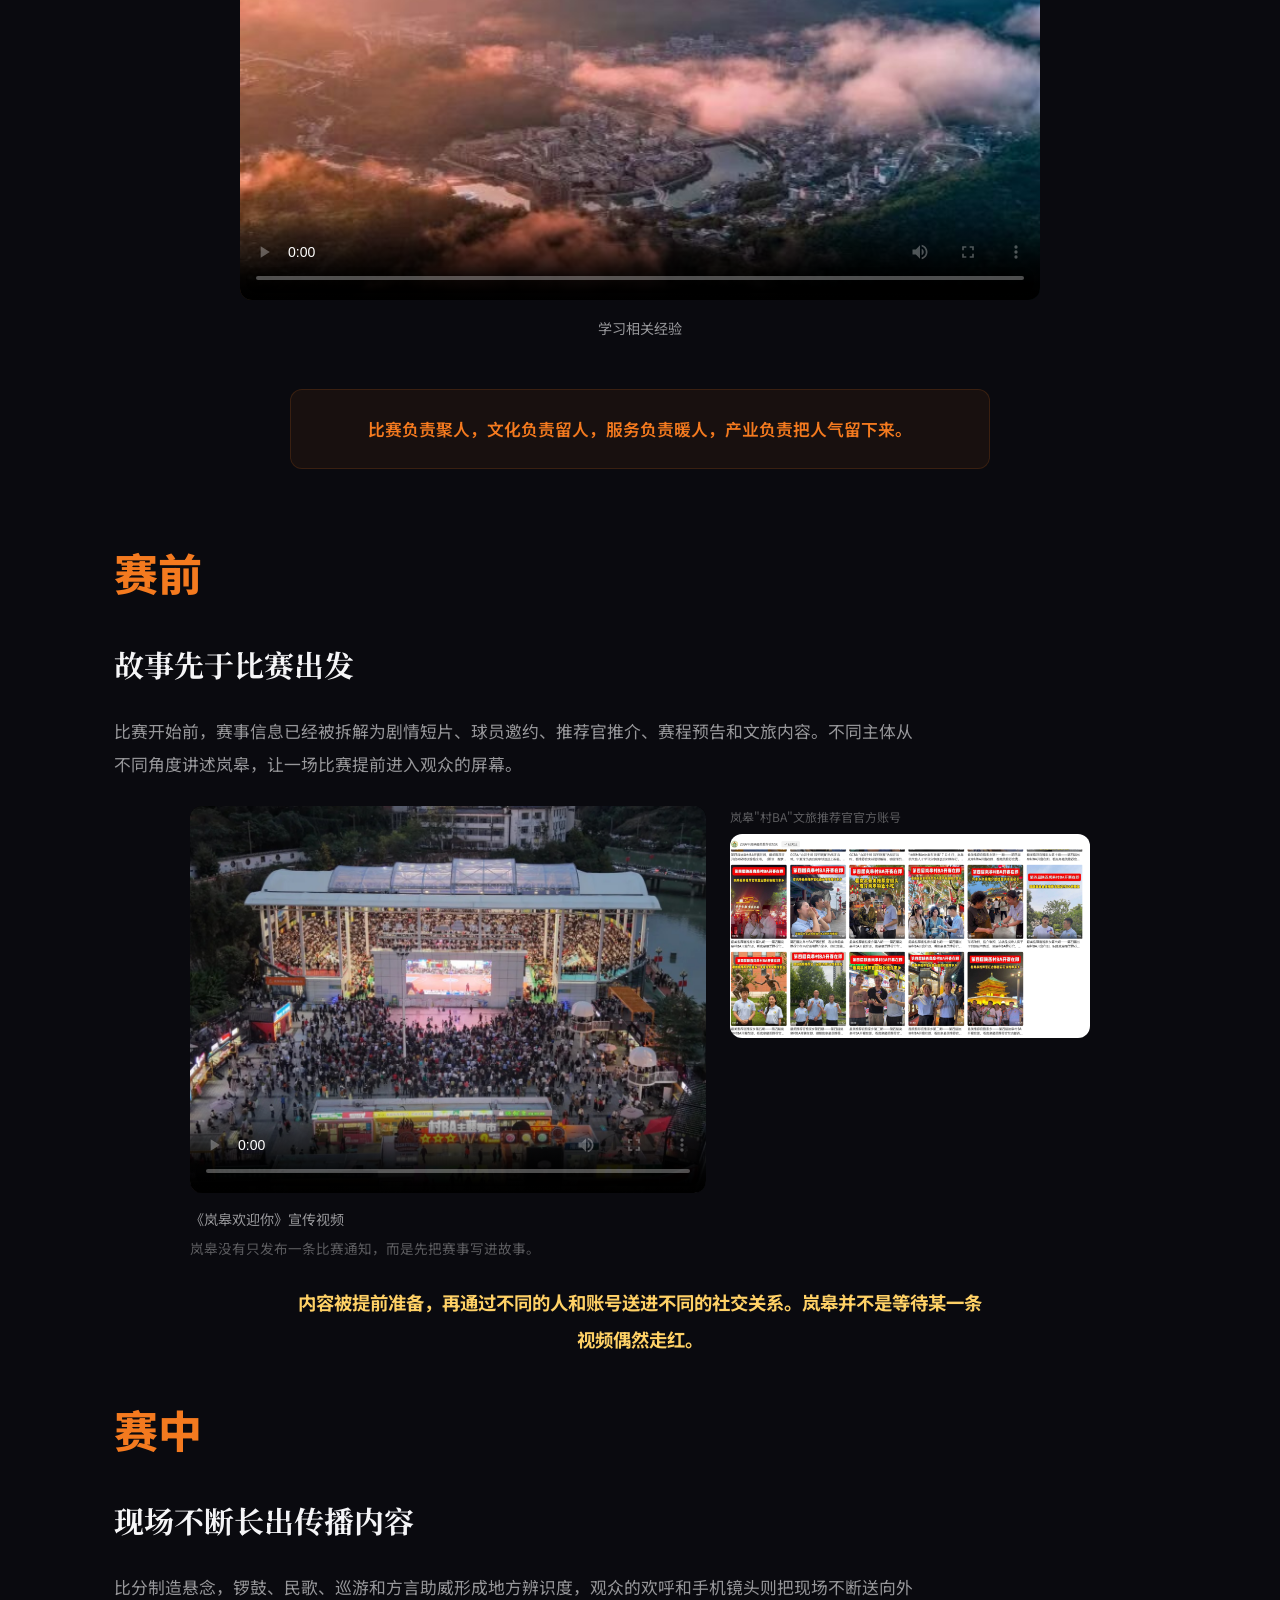
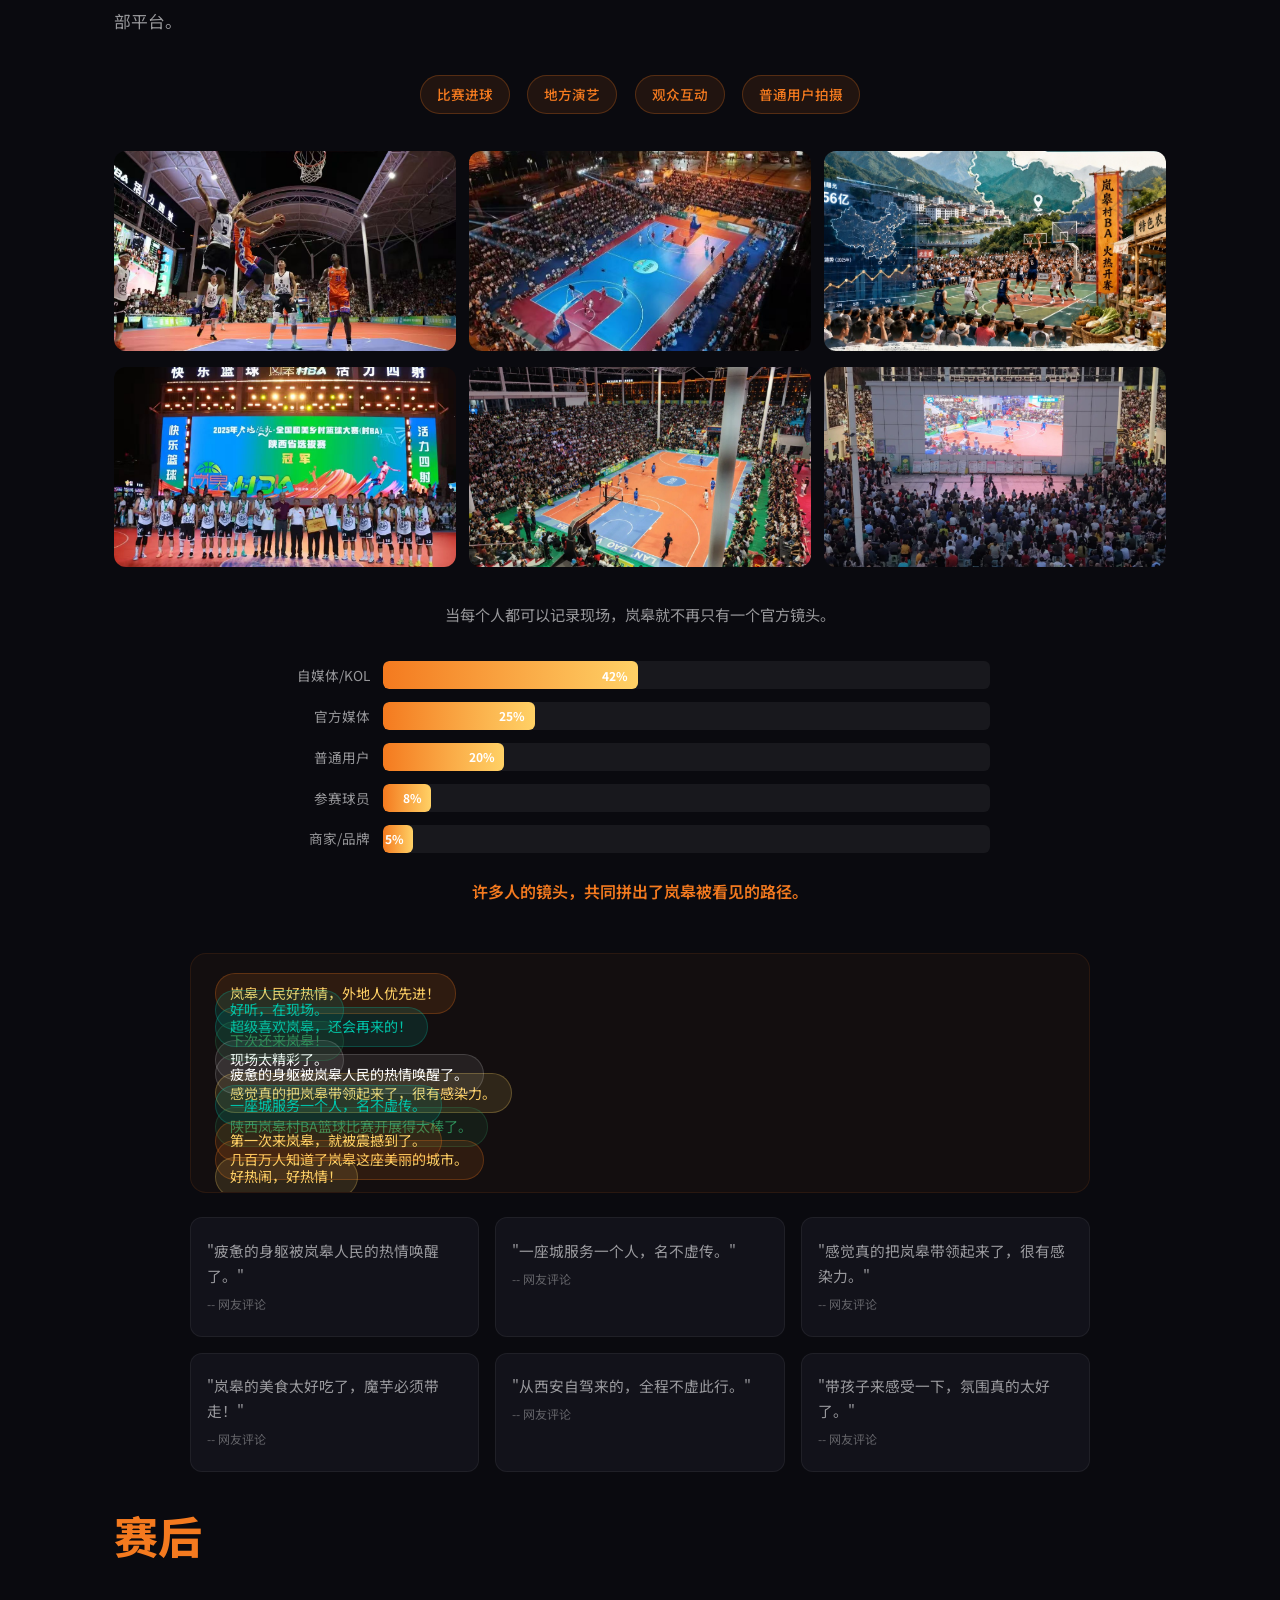
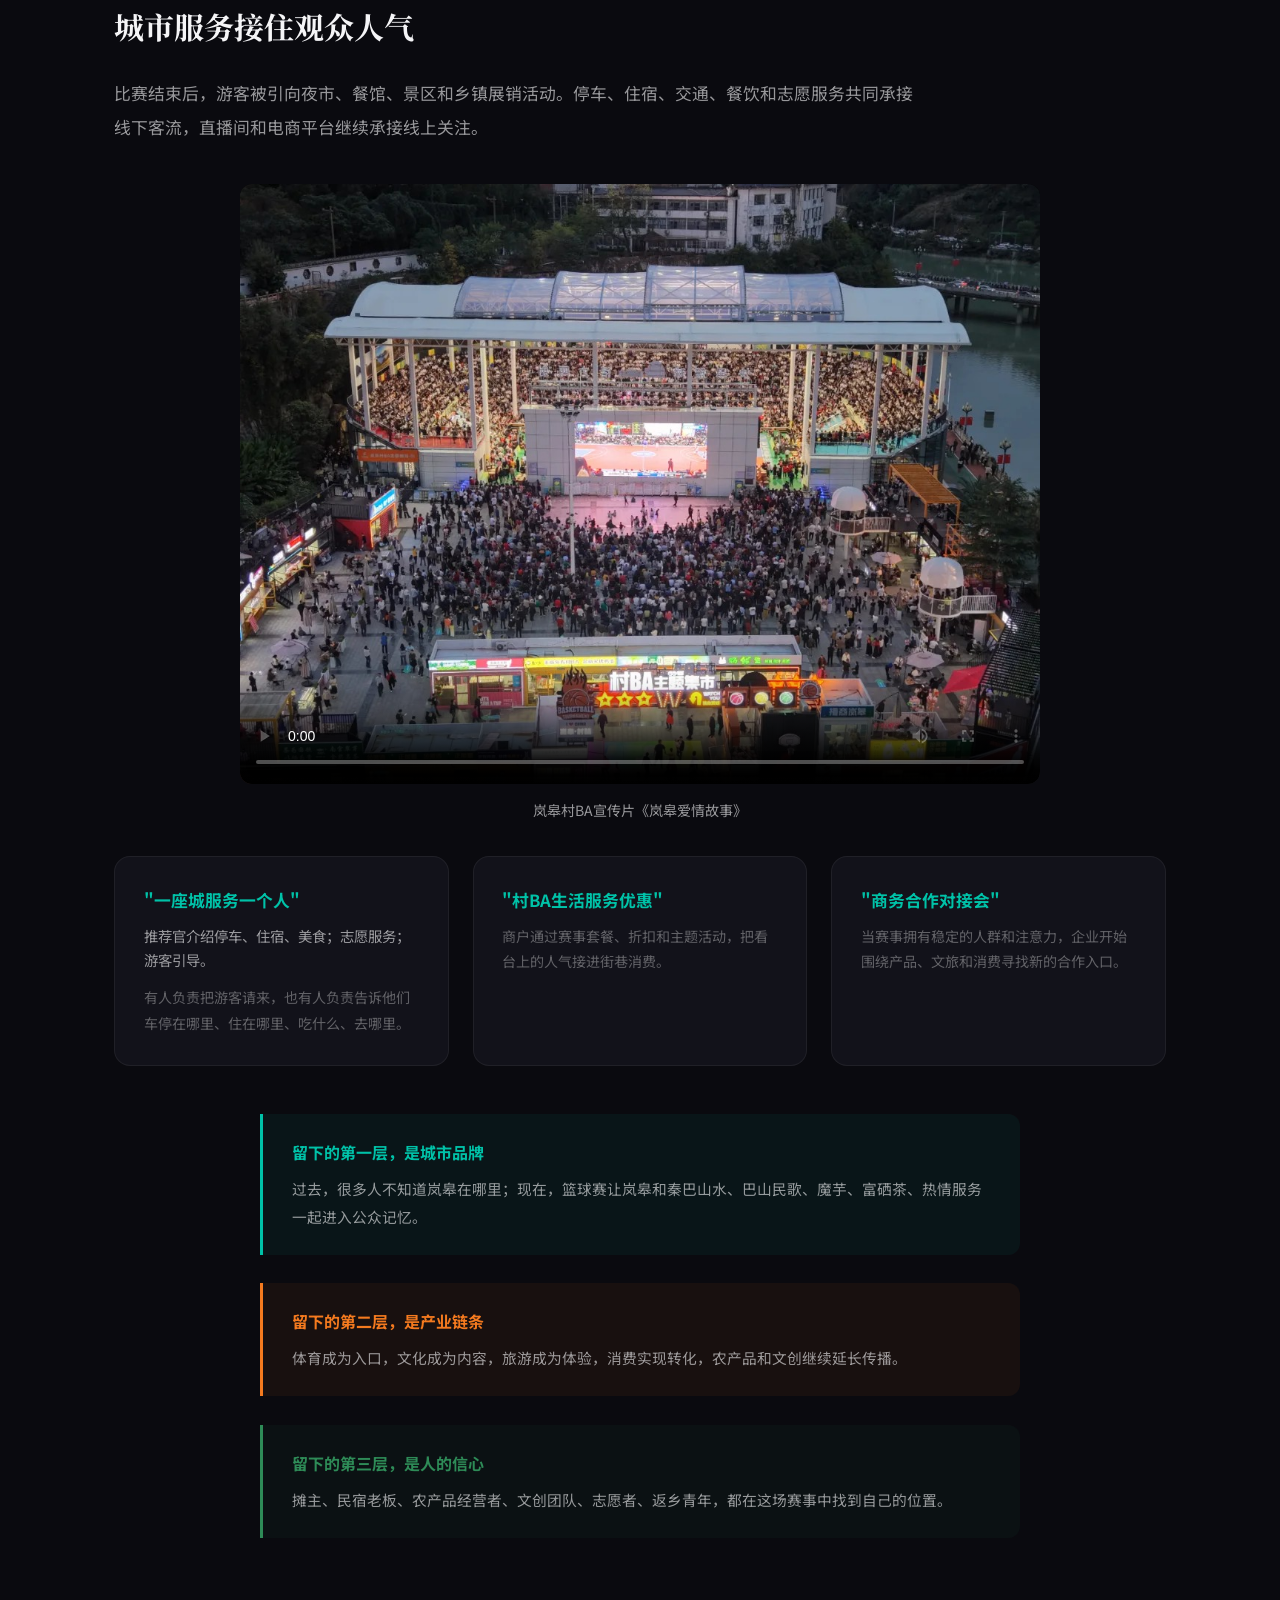
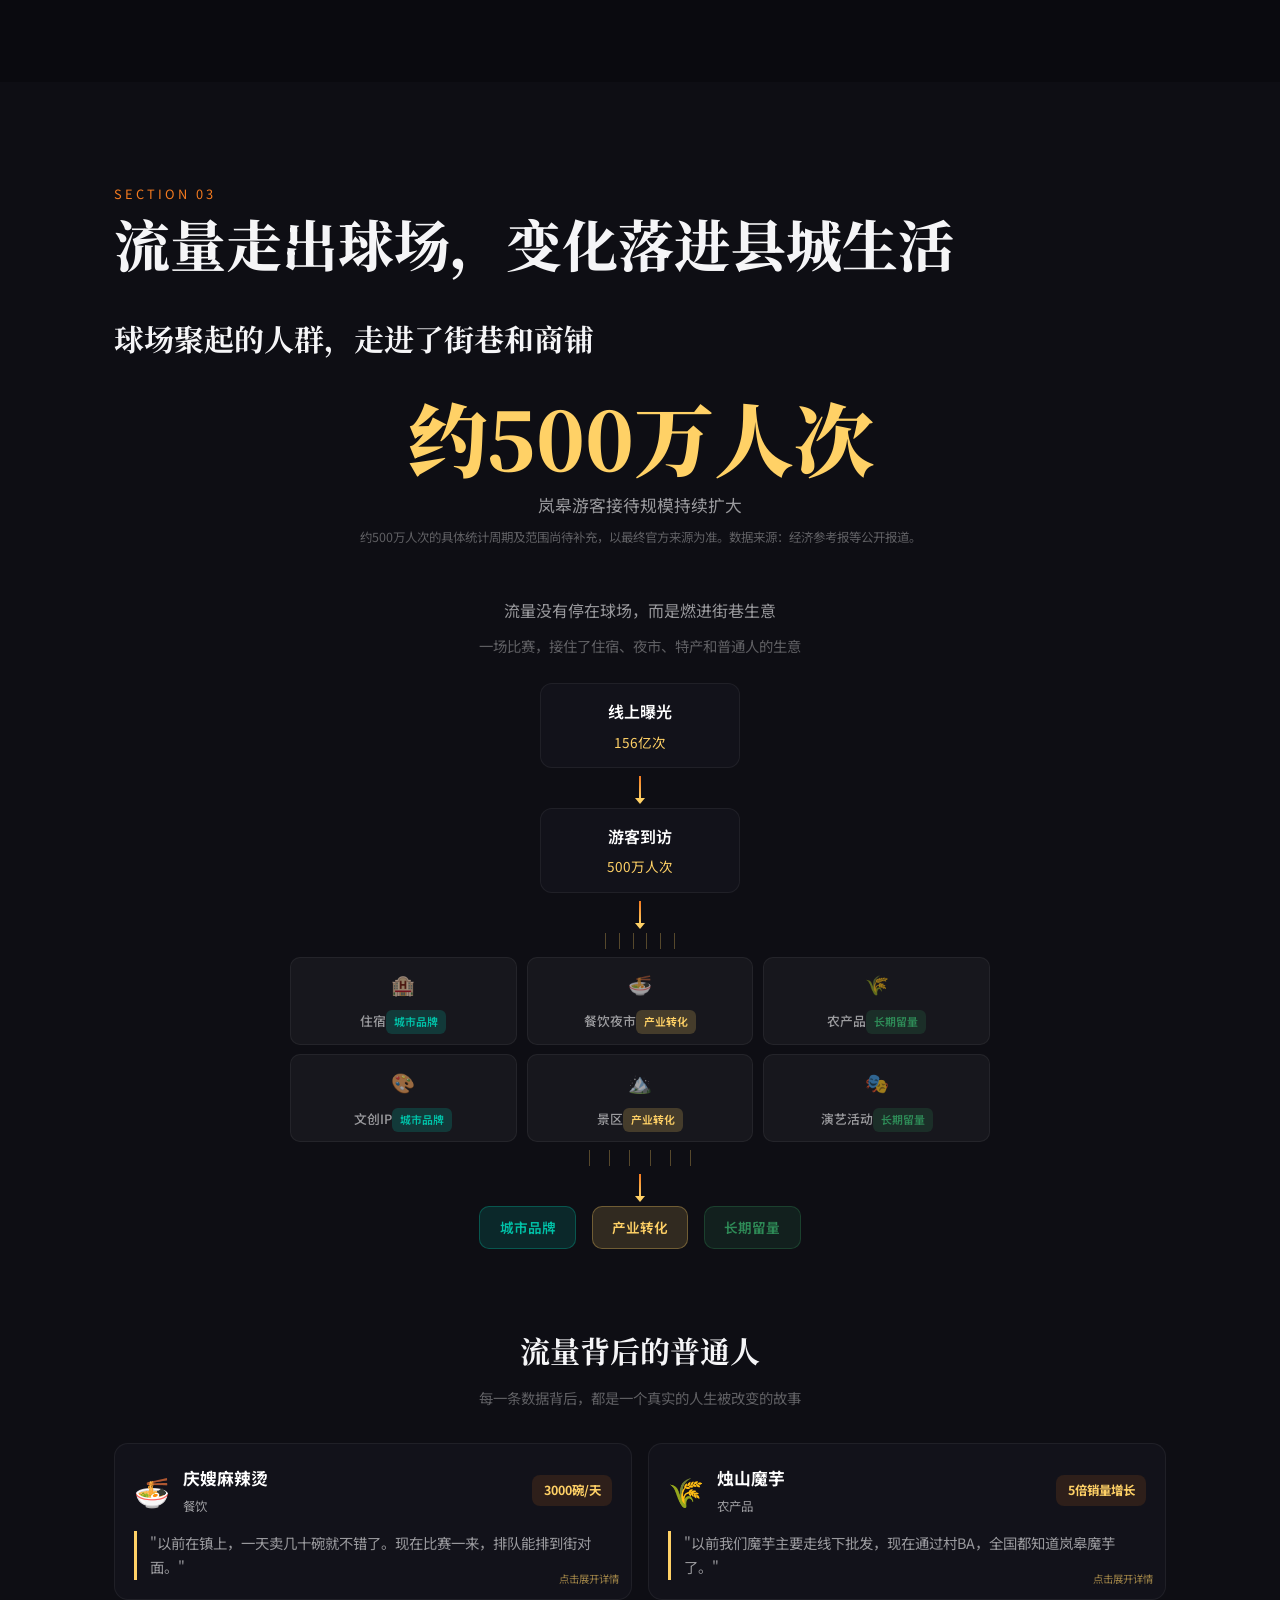
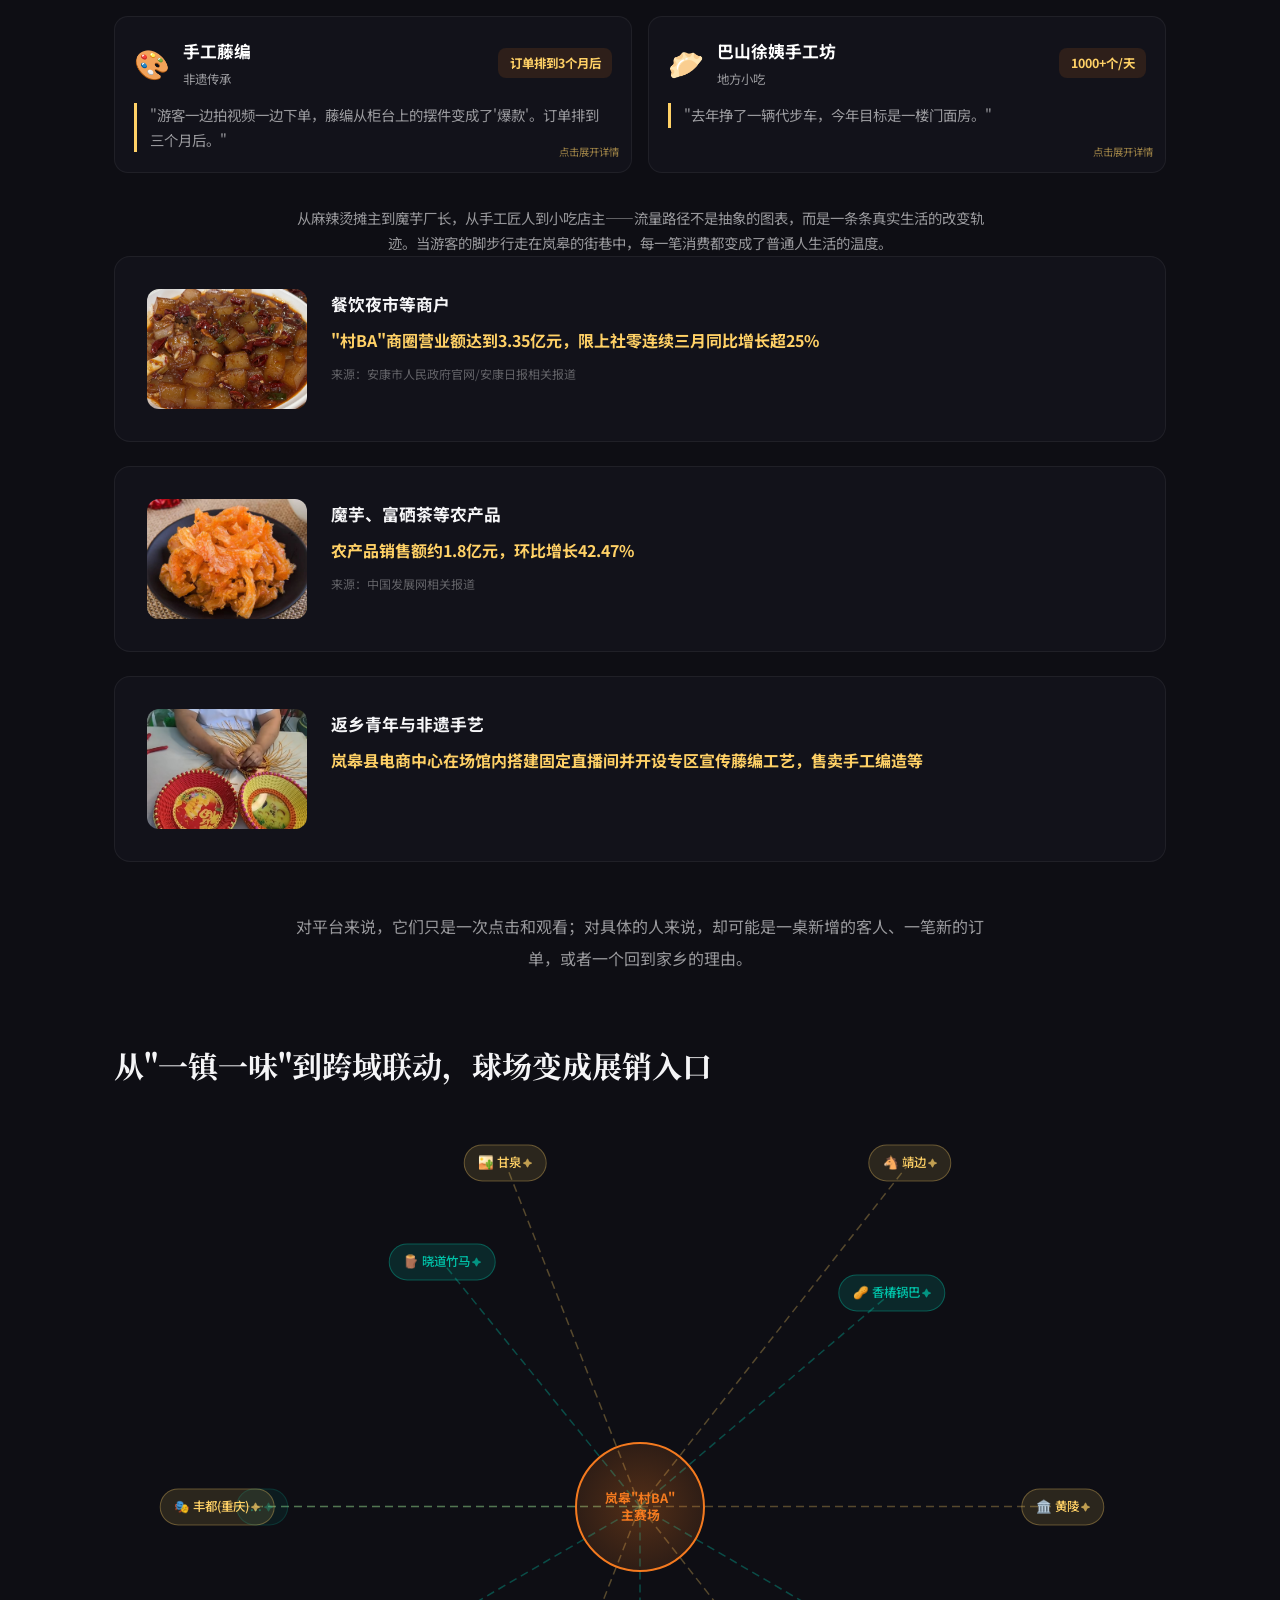
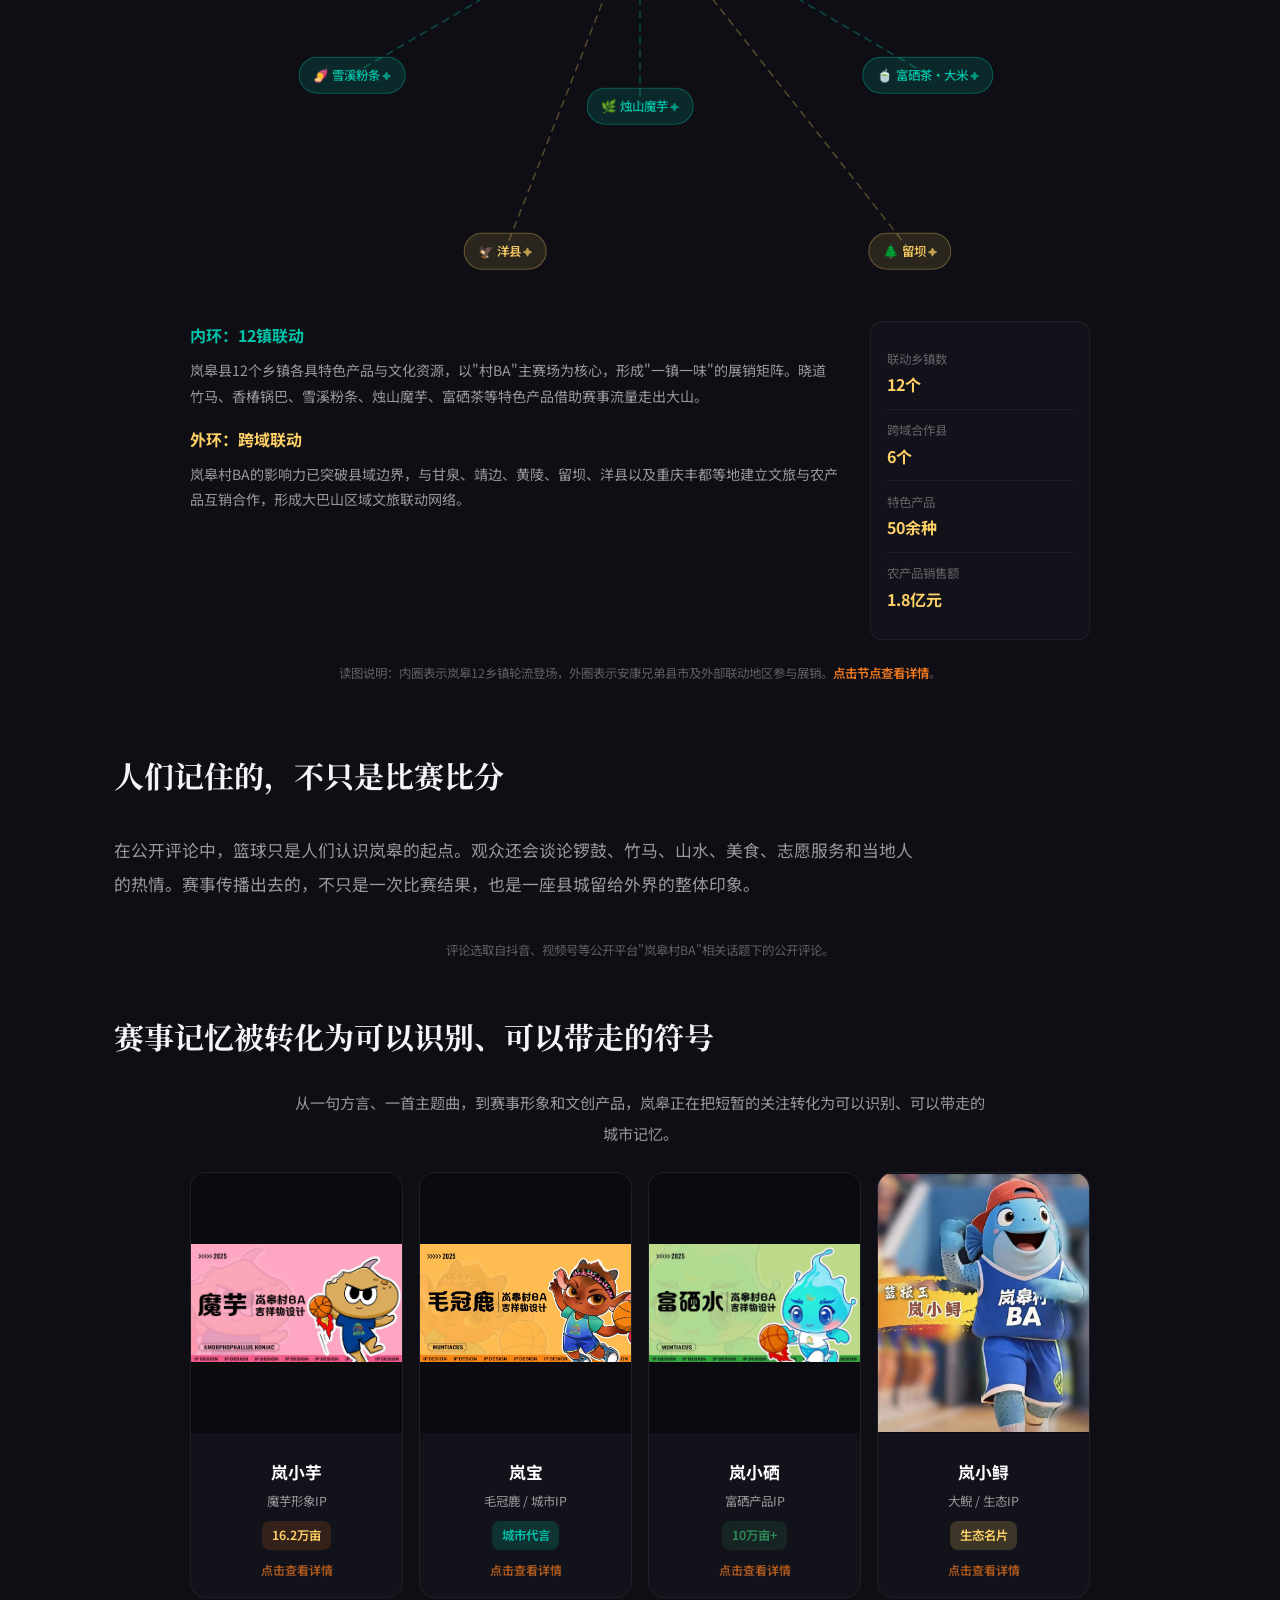
==== commit 56177381: "fix: 贵州点+删除重复视频+视频用raw.githubusercontent绝对路径" ====
--- a/pages/self-contained.html
+++ b/pages/self-contained.html
@@ -265,7 +265,7 @@
         <video id="videoCeremony" class="section-video reveal" controls playsinline preload="metadata"
                poster="assets/photos/match-scene-1.jpg"
                style="width:100%; max-width:1100px; margin:0 auto; display:block; border-radius:16px; background:#000;">
-            <source src="assets/langao-basketball-history.mp4" type="video/mp4">
+            <source src="https://raw.githubusercontent.com/swx-11/langao-cunba-data-news/main/docs/assets/langao-basketball-history.mp4" type="video/mp4">
         </video>
         <p class="reveal" style="text-align:center; font-size:1.05rem; color:var(--surface-text-secondary); margin-top:2.5rem; max-width:700px; margin-left:auto; margin-right:auto; line-height:1.8;">当欢呼声越过看台，岚皋也开始进入更多人的视野。</p>
     </div>
@@ -292,9 +292,9 @@
             <div class="map-overlay"></div>
             <svg class="ev-dots-layer" viewBox="0 0 800 600" xmlns="http://www.w3.org/2000/svg">
                 <g class="ev-dot" style="display:block;">
-                    <circle class="ev-pulse" cx="420" cy="399" r="5" fill="none" stroke="#F47A1F" stroke-width="1.5" opacity="0.6"></circle>
-                    <circle class="ev-core" cx="420" cy="399" r="5" fill="#F47A1F"></circle>
-                    <text class="ev-label" x="432" y="403">贵州</text>
+                    <circle class="ev-pulse" cx="420" cy="408" r="5" fill="none" stroke="#F47A1F" stroke-width="1.5" opacity="0.6"></circle>
+                    <circle class="ev-core" cx="420" cy="408" r="5" fill="#F47A1F"></circle>
+                    <text class="ev-label" x="432" y="412">贵州</text>
                 </g>
                 <g class="ev-dot" style="display:block;">
                     <circle class="ev-pulse" cx="580" cy="310" r="5" fill="none" stroke="#2E8B57" stroke-width="1.5" opacity="0.6"></circle>
@@ -436,16 +436,6 @@
             </div>
         </div>
 
-        <div class="flex-video-data reveal" style="max-width:900px; margin:0 auto 3rem;">
-            <video controls playsinline preload="metadata" poster="assets/photos/match-scene-1.jpg"
-                   style="width:100%; border-radius:12px; background:#000;">
-                <source src="assets/langao-basketball-history.mp4" type="video/mp4">
-            </video>
-            <div style="padding-top:1rem;">
-                <p style="font-size:1rem; color:var(--surface-text-secondary); line-height:2;">岚皋篮球历史</p>
-            </div>
-        </div>
-
         <!-- 第二部分：四"借" -->
         <div class="reveal" style="margin-bottom:2rem;">
             <h3 class="sub-title">外部经验与本地资源被重新连接</h3>
@@ -494,7 +484,7 @@
         <div class="reveal" style="max-width:800px; margin:0 auto 3rem;">
             <video controls playsinline preload="metadata" poster="assets/photos/langao-scenery.jpg"
                    style="width:100%; border-radius:12px; background:#000;">
-                <source src="assets/learn-from-guizhou.mp4" type="video/mp4">
+                <source src="https://raw.githubusercontent.com/swx-11/langao-cunba-data-news/main/docs/assets/learn-from-guizhou.mp4" type="video/mp4">
             </video>
             <p style="font-size:0.88rem; color:var(--surface-text-secondary); margin-top:0.5rem; text-align:center;">学习相关经验</p>
         </div>
@@ -520,7 +510,7 @@
             <div style="flex:1; min-width:280px;">
                 <video controls playsinline preload="metadata" poster="assets/photos/cunba-panorama.jpg"
                        style="width:100%; border-radius:12px; background:#000;">
-                    <source src="assets/langao-welcome.mp4" type="video/mp4">
+                    <source src="https://raw.githubusercontent.com/swx-11/langao-cunba-data-news/main/docs/assets/langao-welcome.mp4" type="video/mp4">
                 </video>
                 <p style="font-size:0.88rem; color:var(--surface-text-secondary); margin-top:0.4rem;">《岚皋欢迎你》宣传视频</p>
                 <p style="font-size:0.85rem; color:var(--surface-text-muted); margin-top:0.3rem; line-height:1.7;">岚皋没有只发布一条比赛通知，而是先把赛事写进故事。</p>
@@ -677,7 +667,7 @@
         <div class="reveal" style="max-width:800px; margin:0 auto 2rem;">
             <video controls playsinline preload="metadata" poster="assets/photos/cunba-panorama.jpg"
                    style="width:100%; border-radius:12px; background:#000;">
-                <source src="assets/langao-love-story.mp4" type="video/mp4">
+                <source src="https://raw.githubusercontent.com/swx-11/langao-cunba-data-news/main/docs/assets/langao-love-story.mp4" type="video/mp4">
             </video>
             <p style="font-size:0.88rem; color:var(--surface-text-secondary); margin-top:0.4rem; text-align:center;">岚皋村BA宣传片《岚皋爱情故事》</p>
         </div>
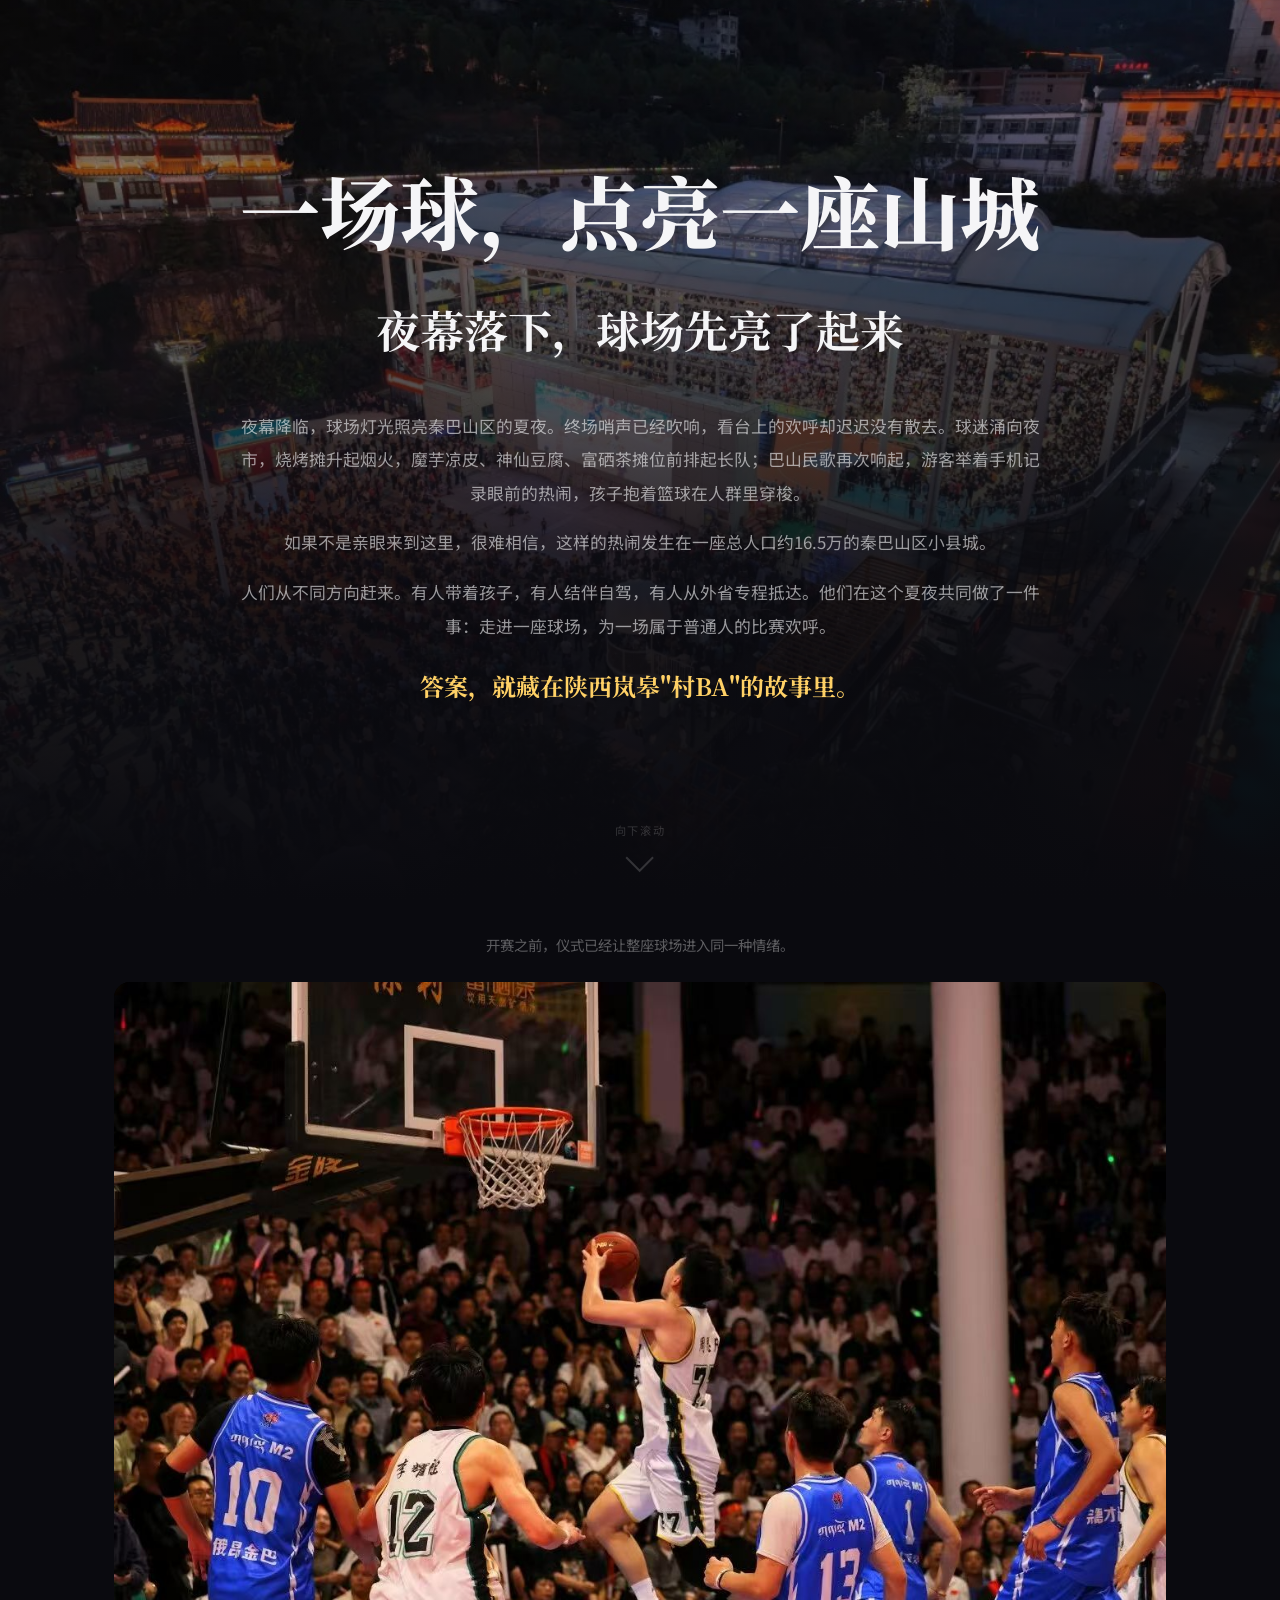
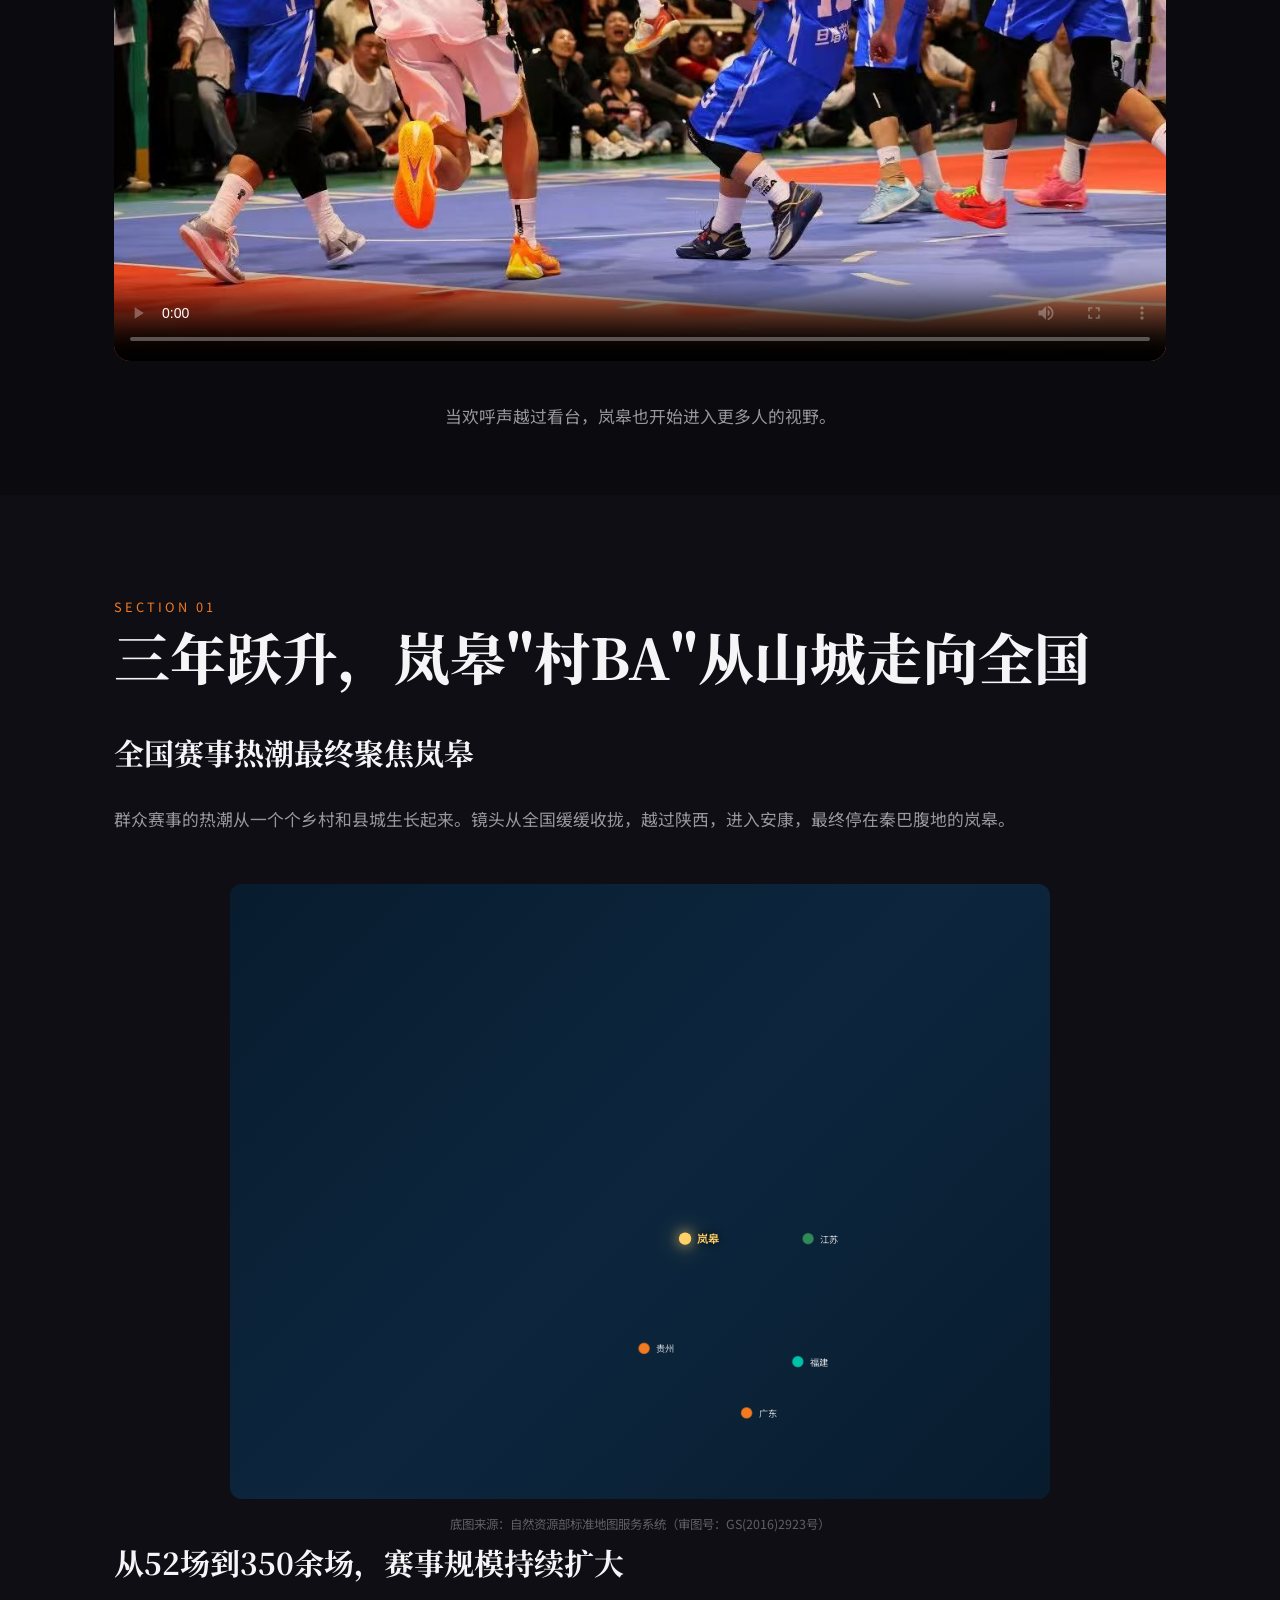
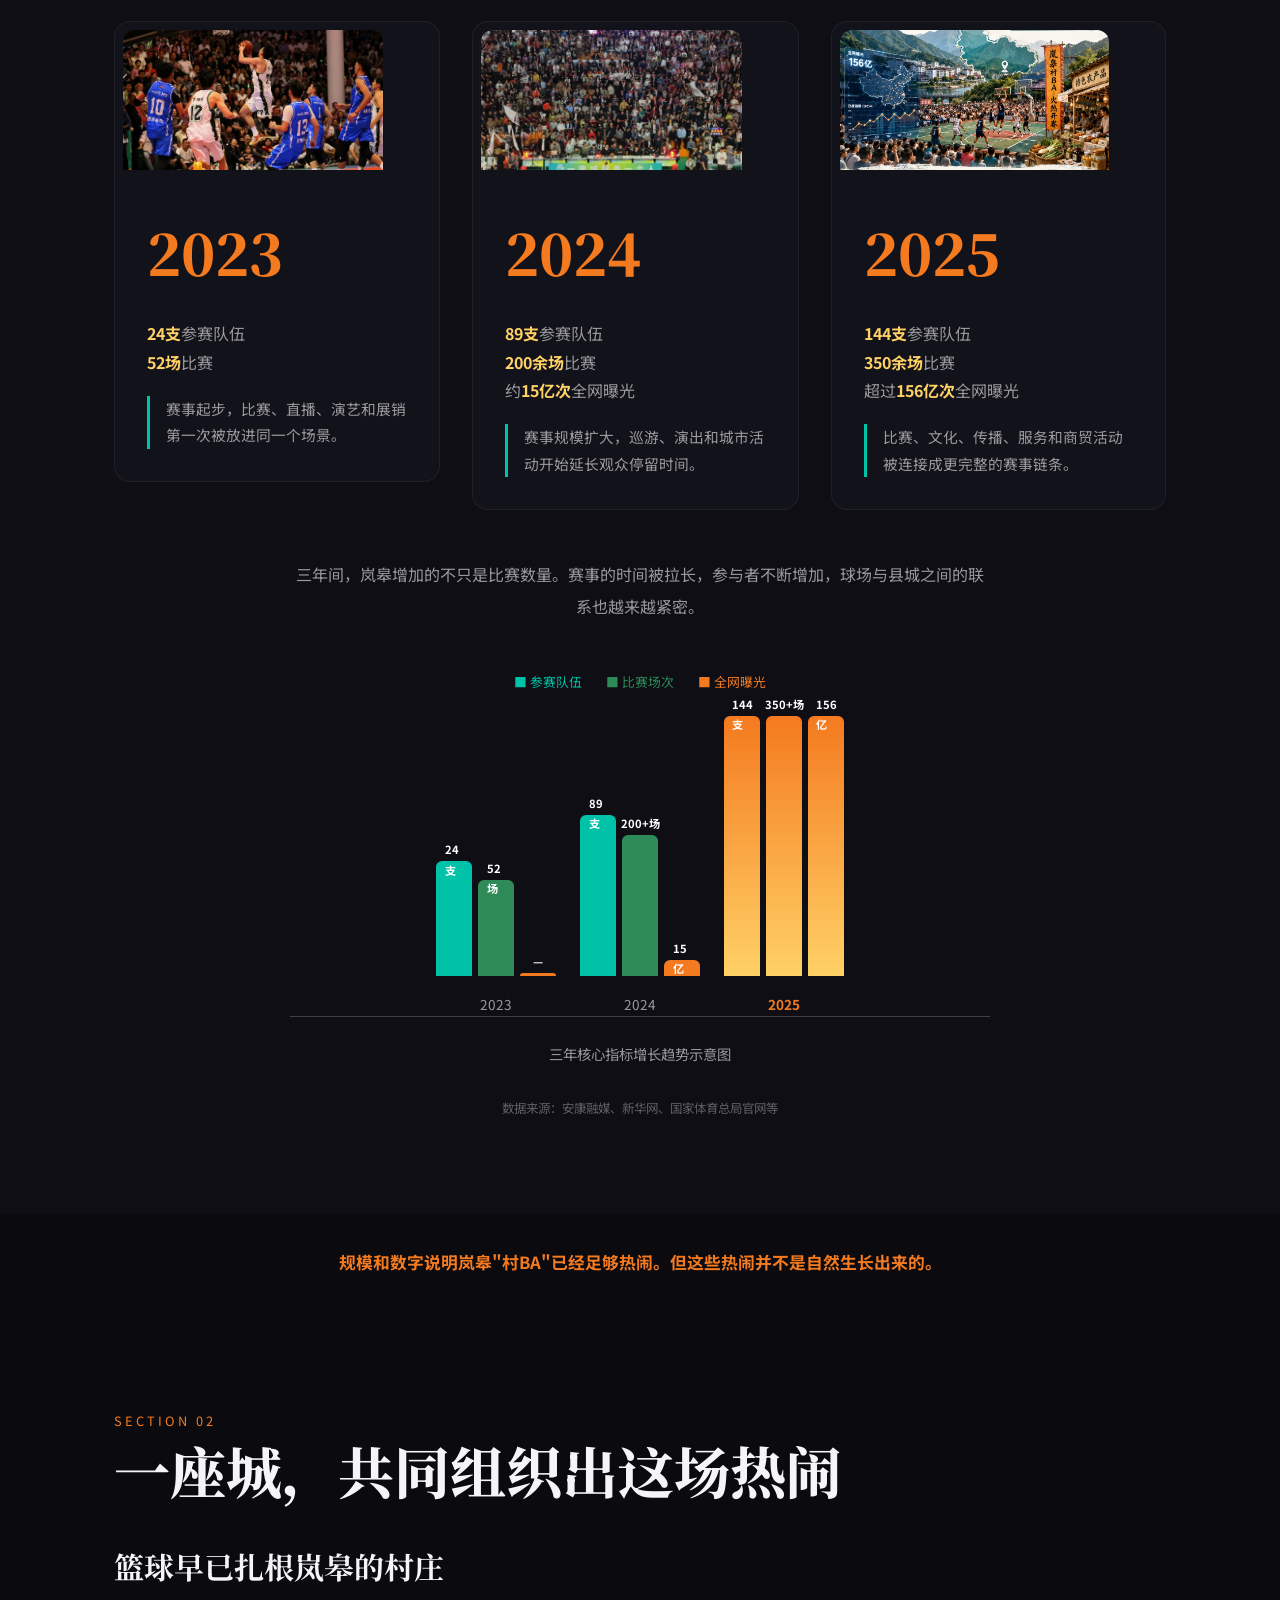
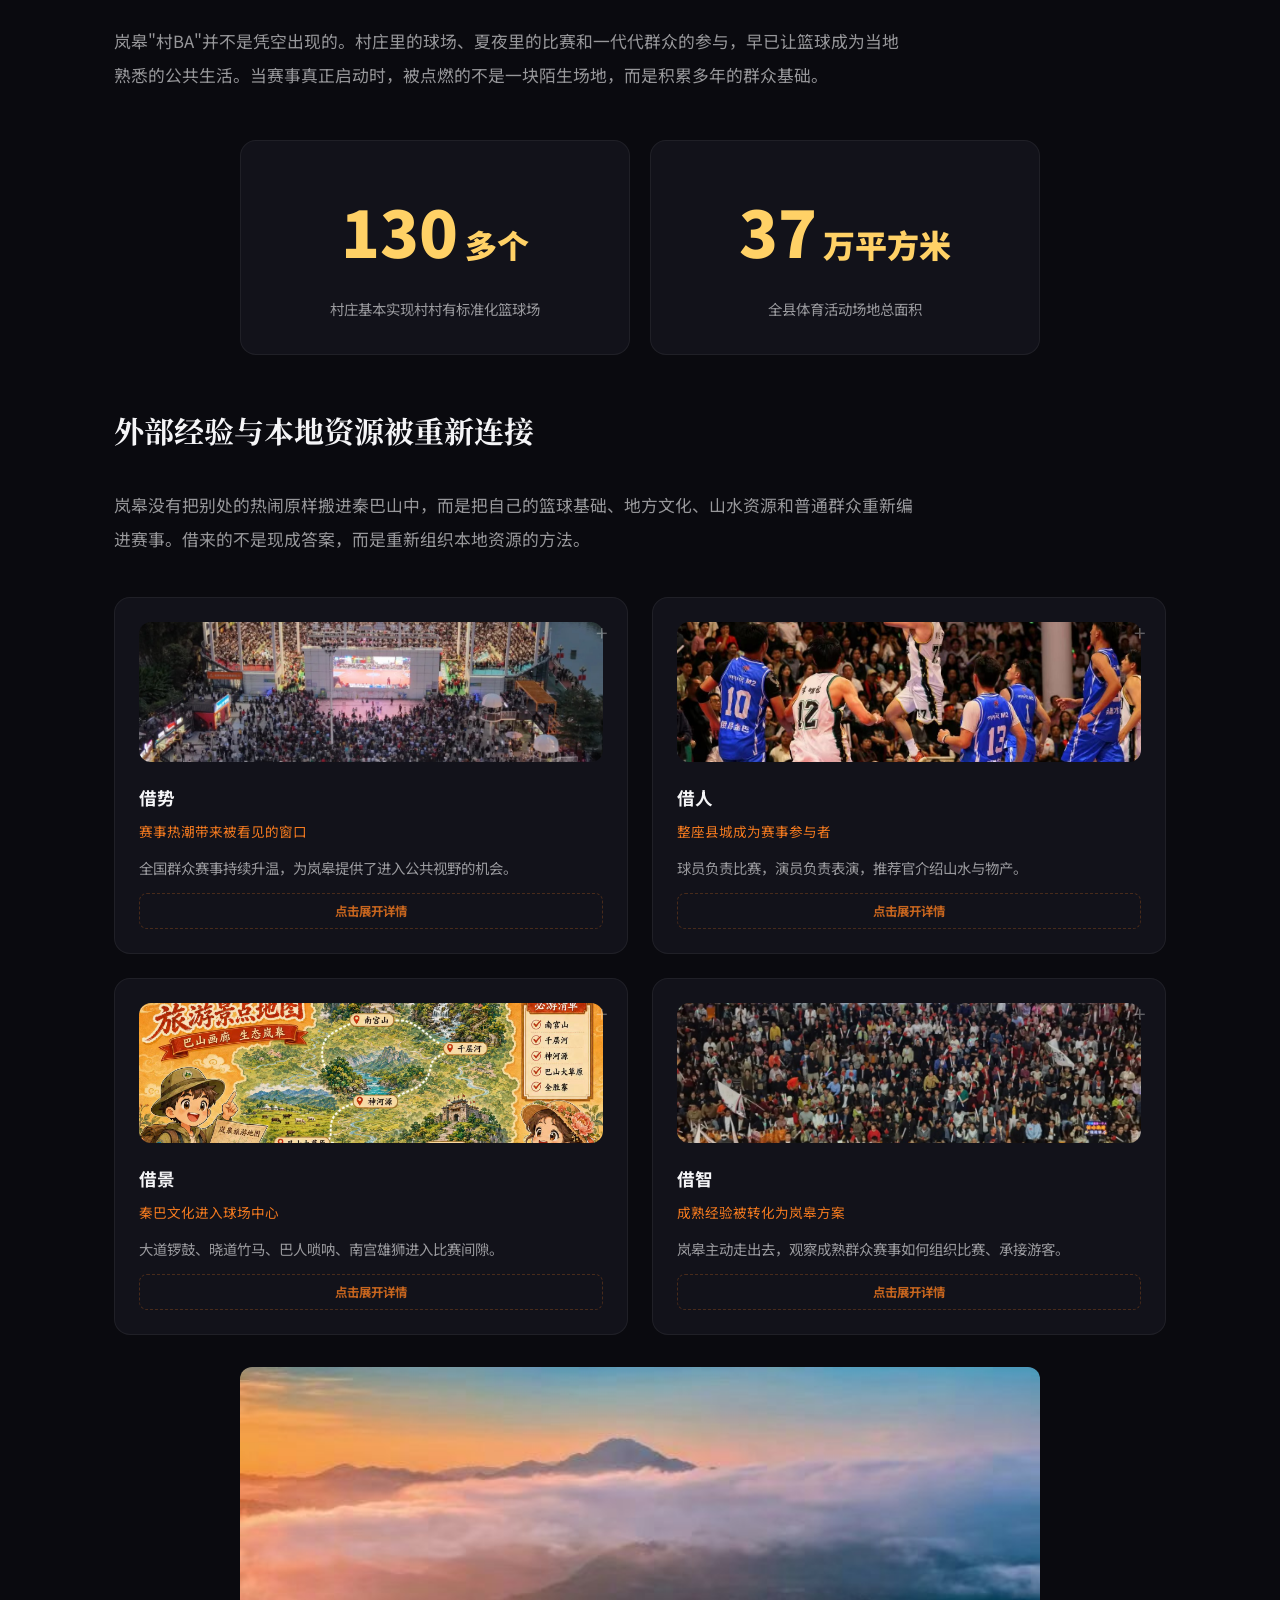
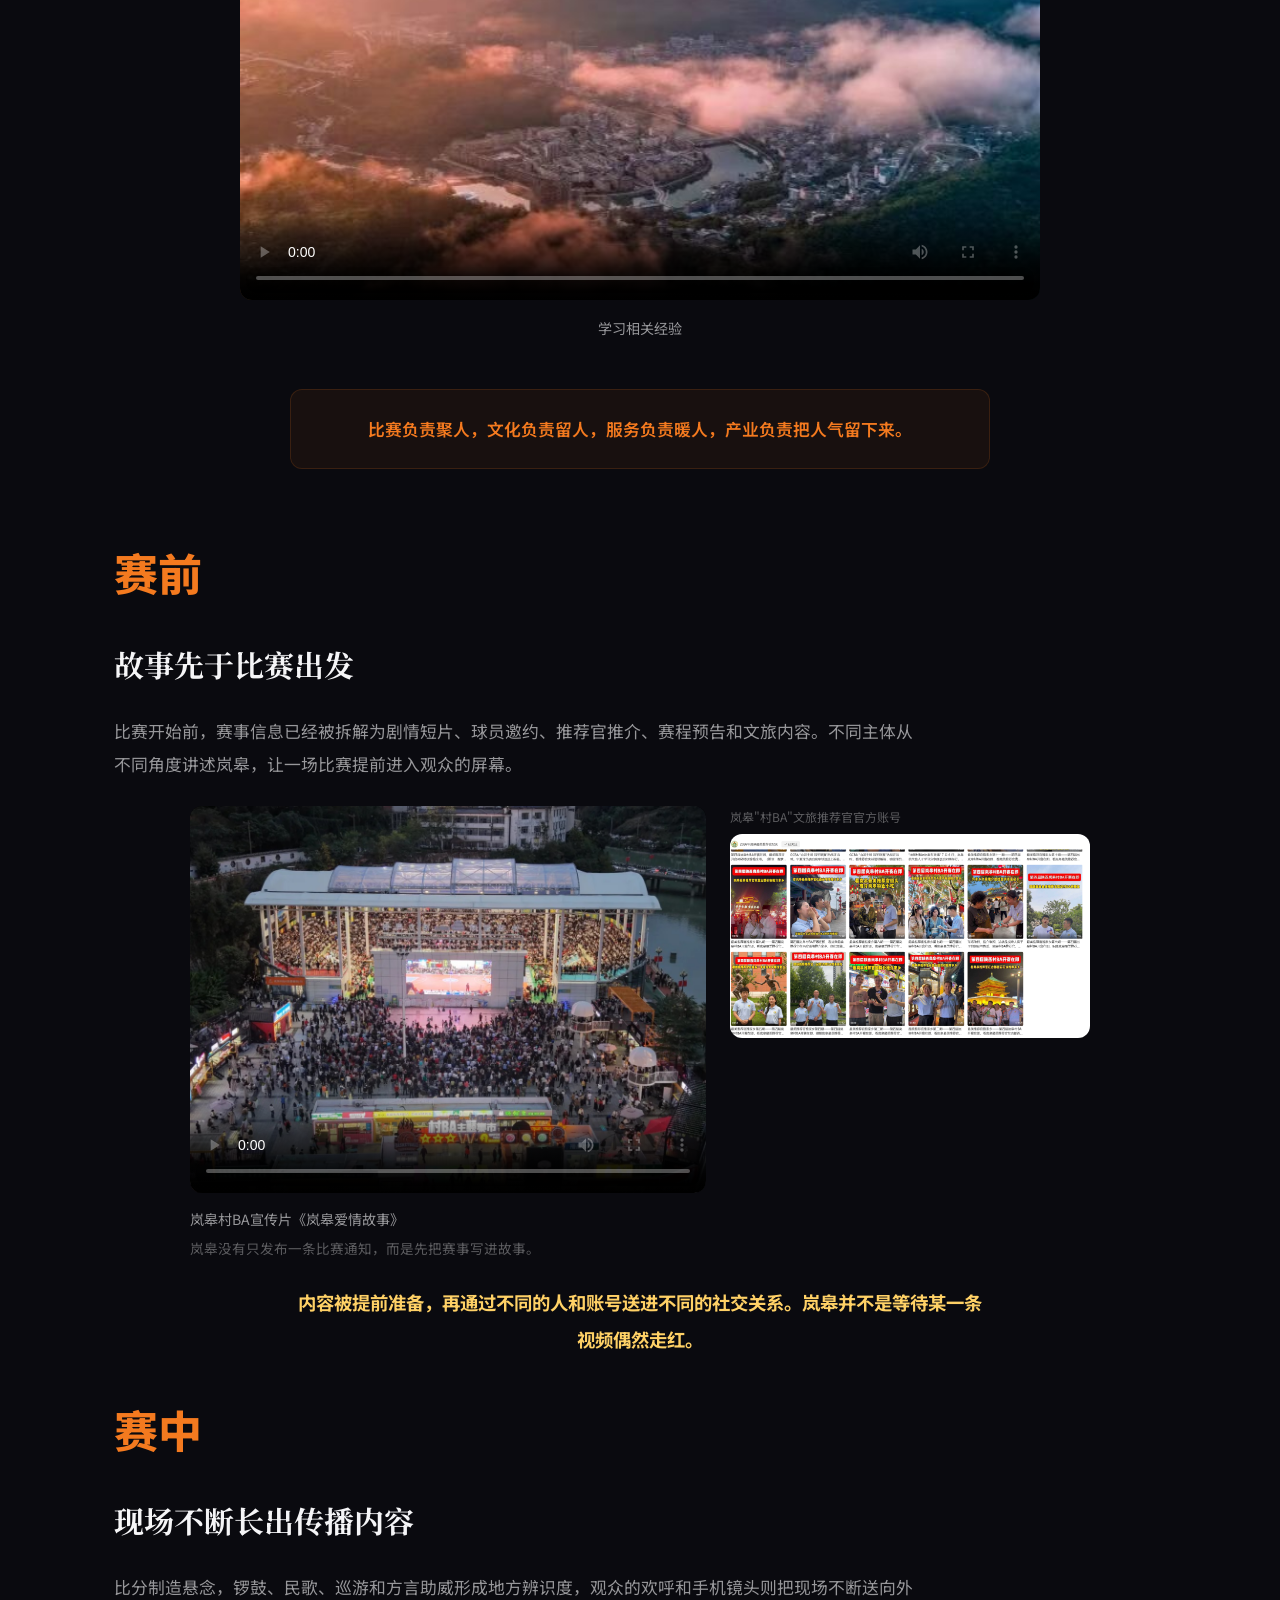
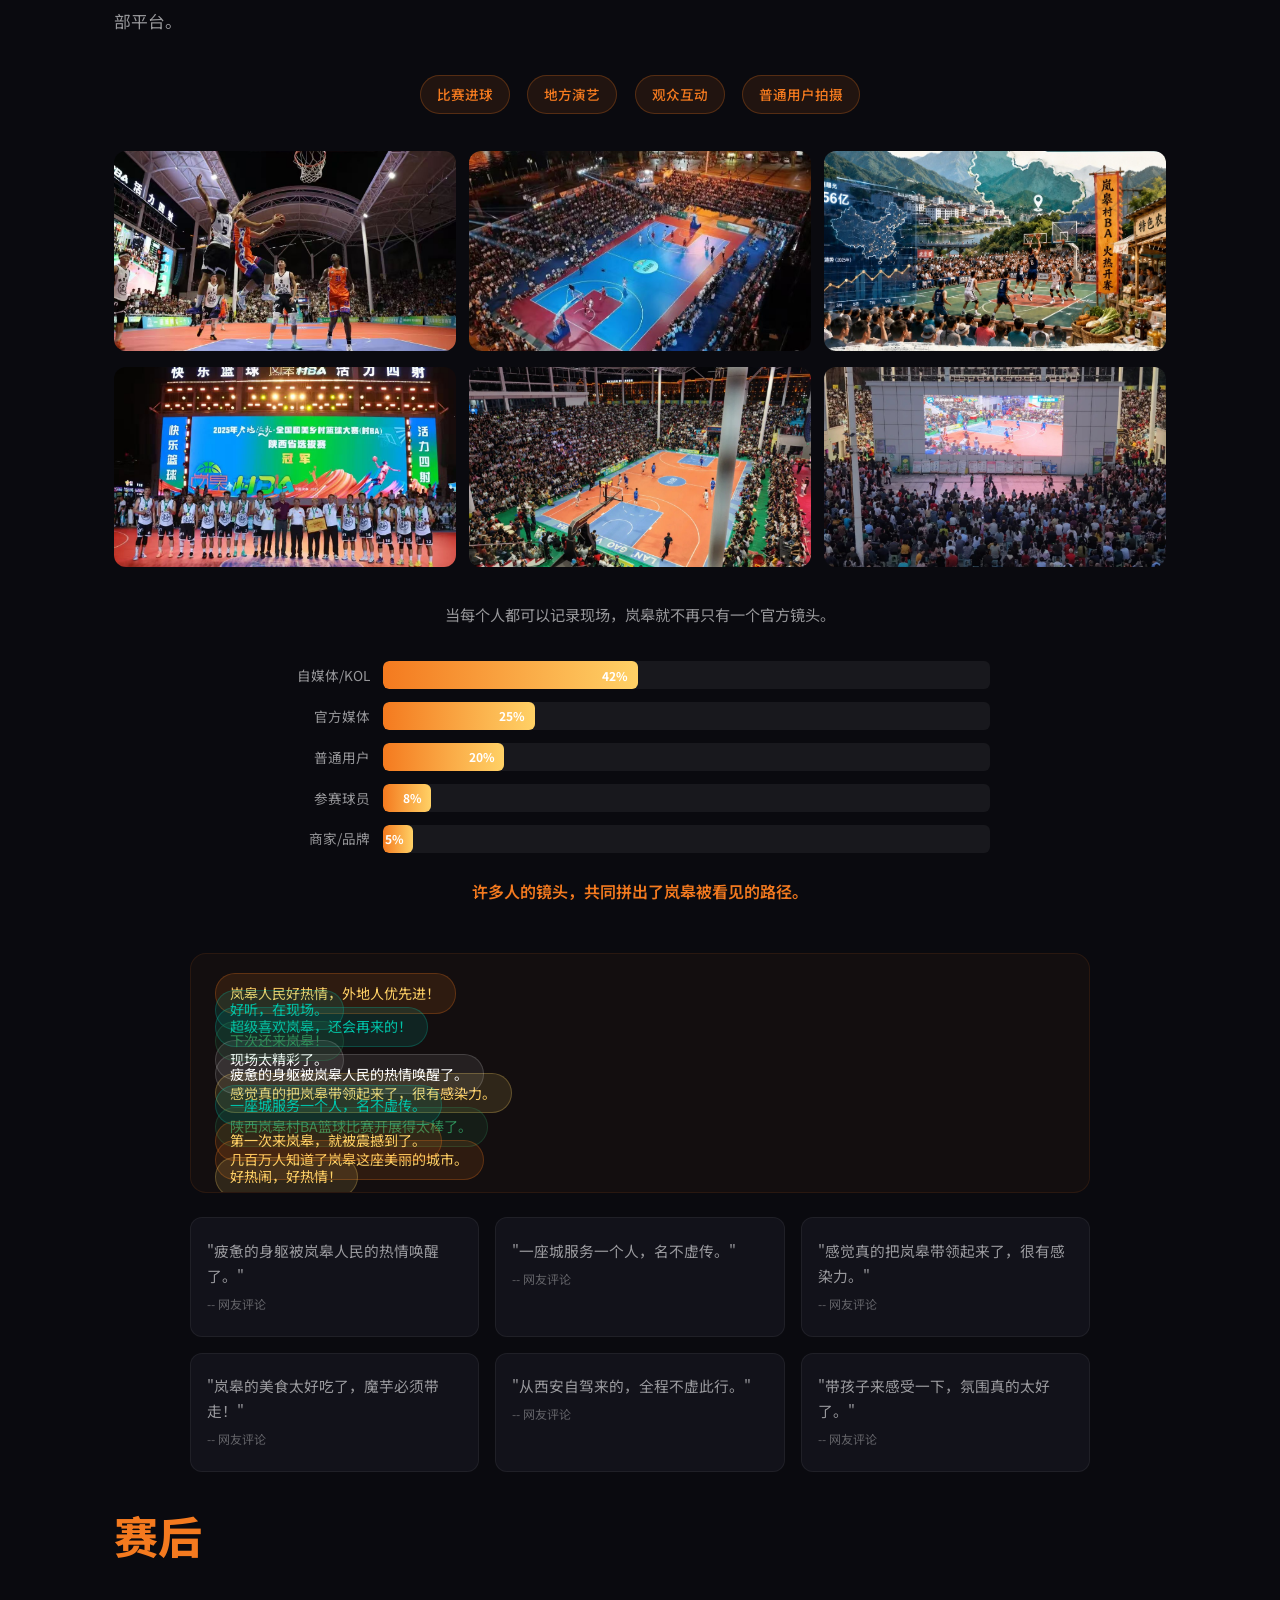
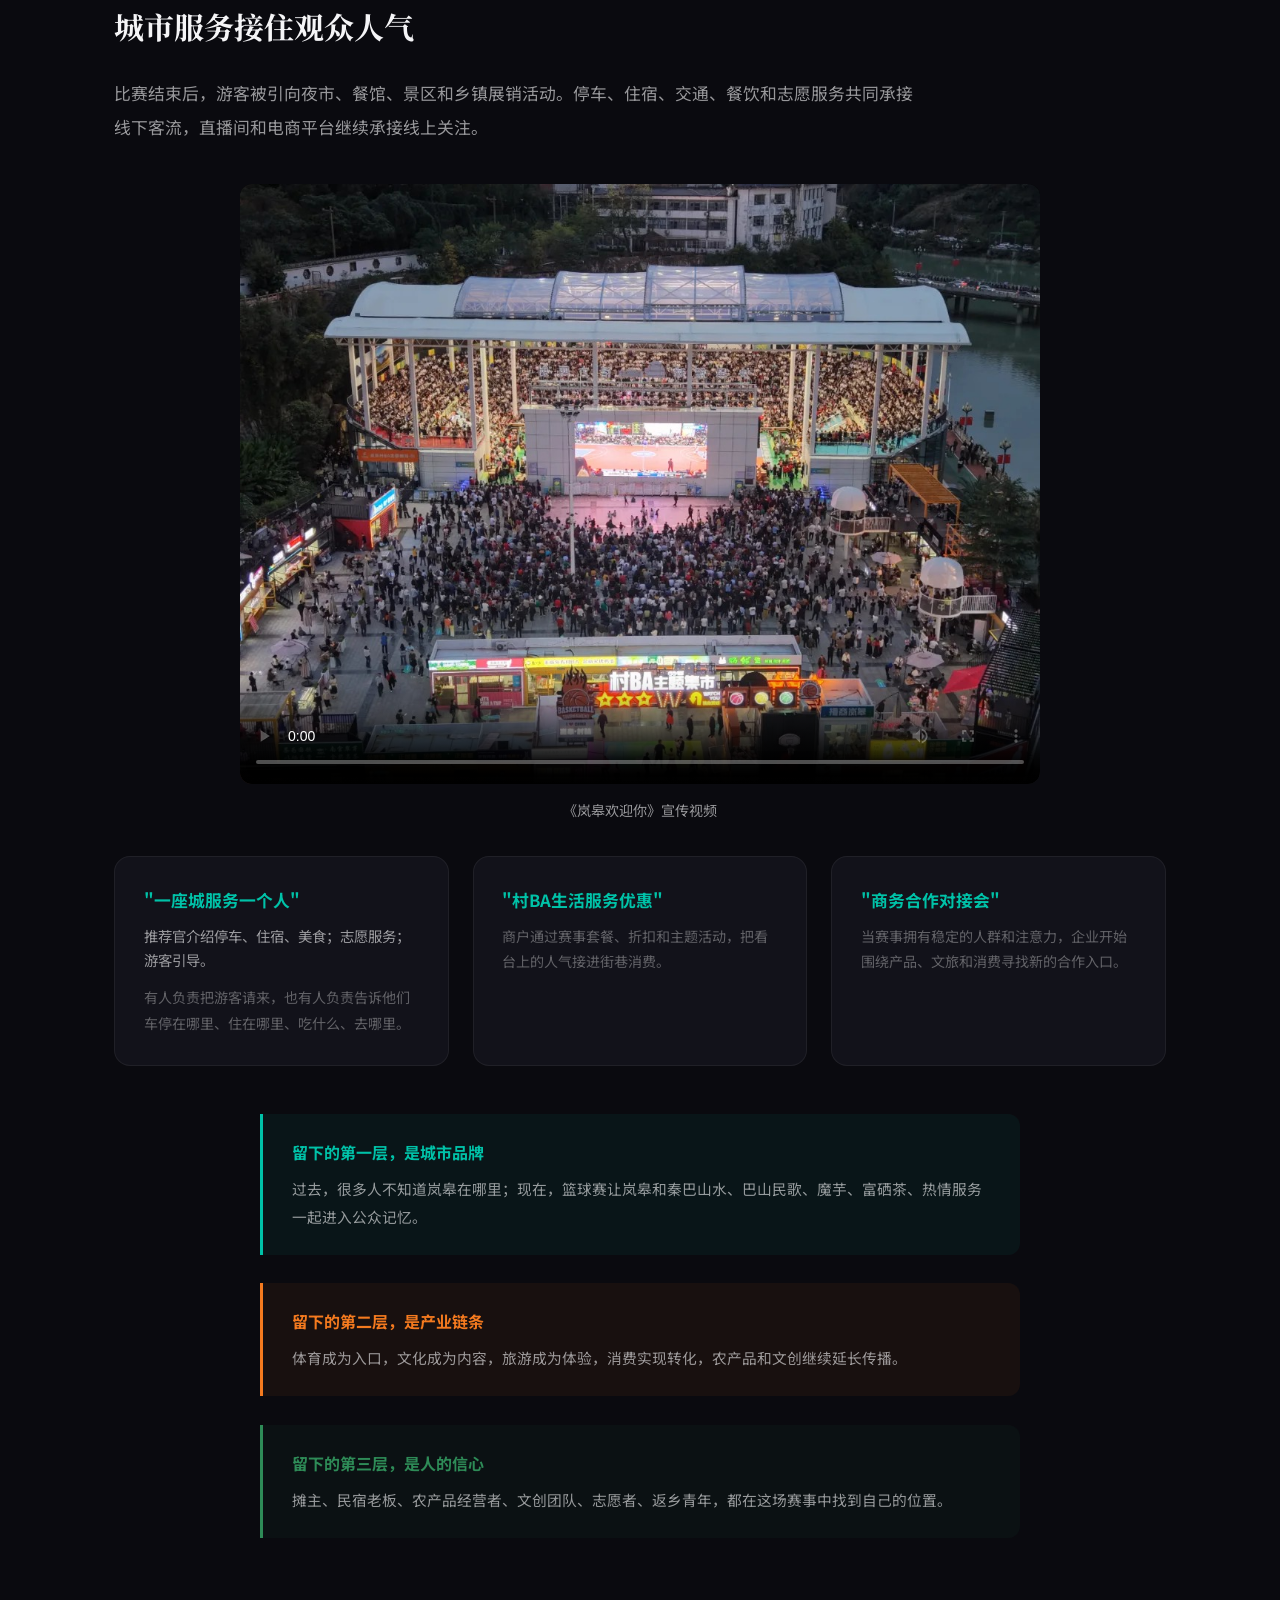
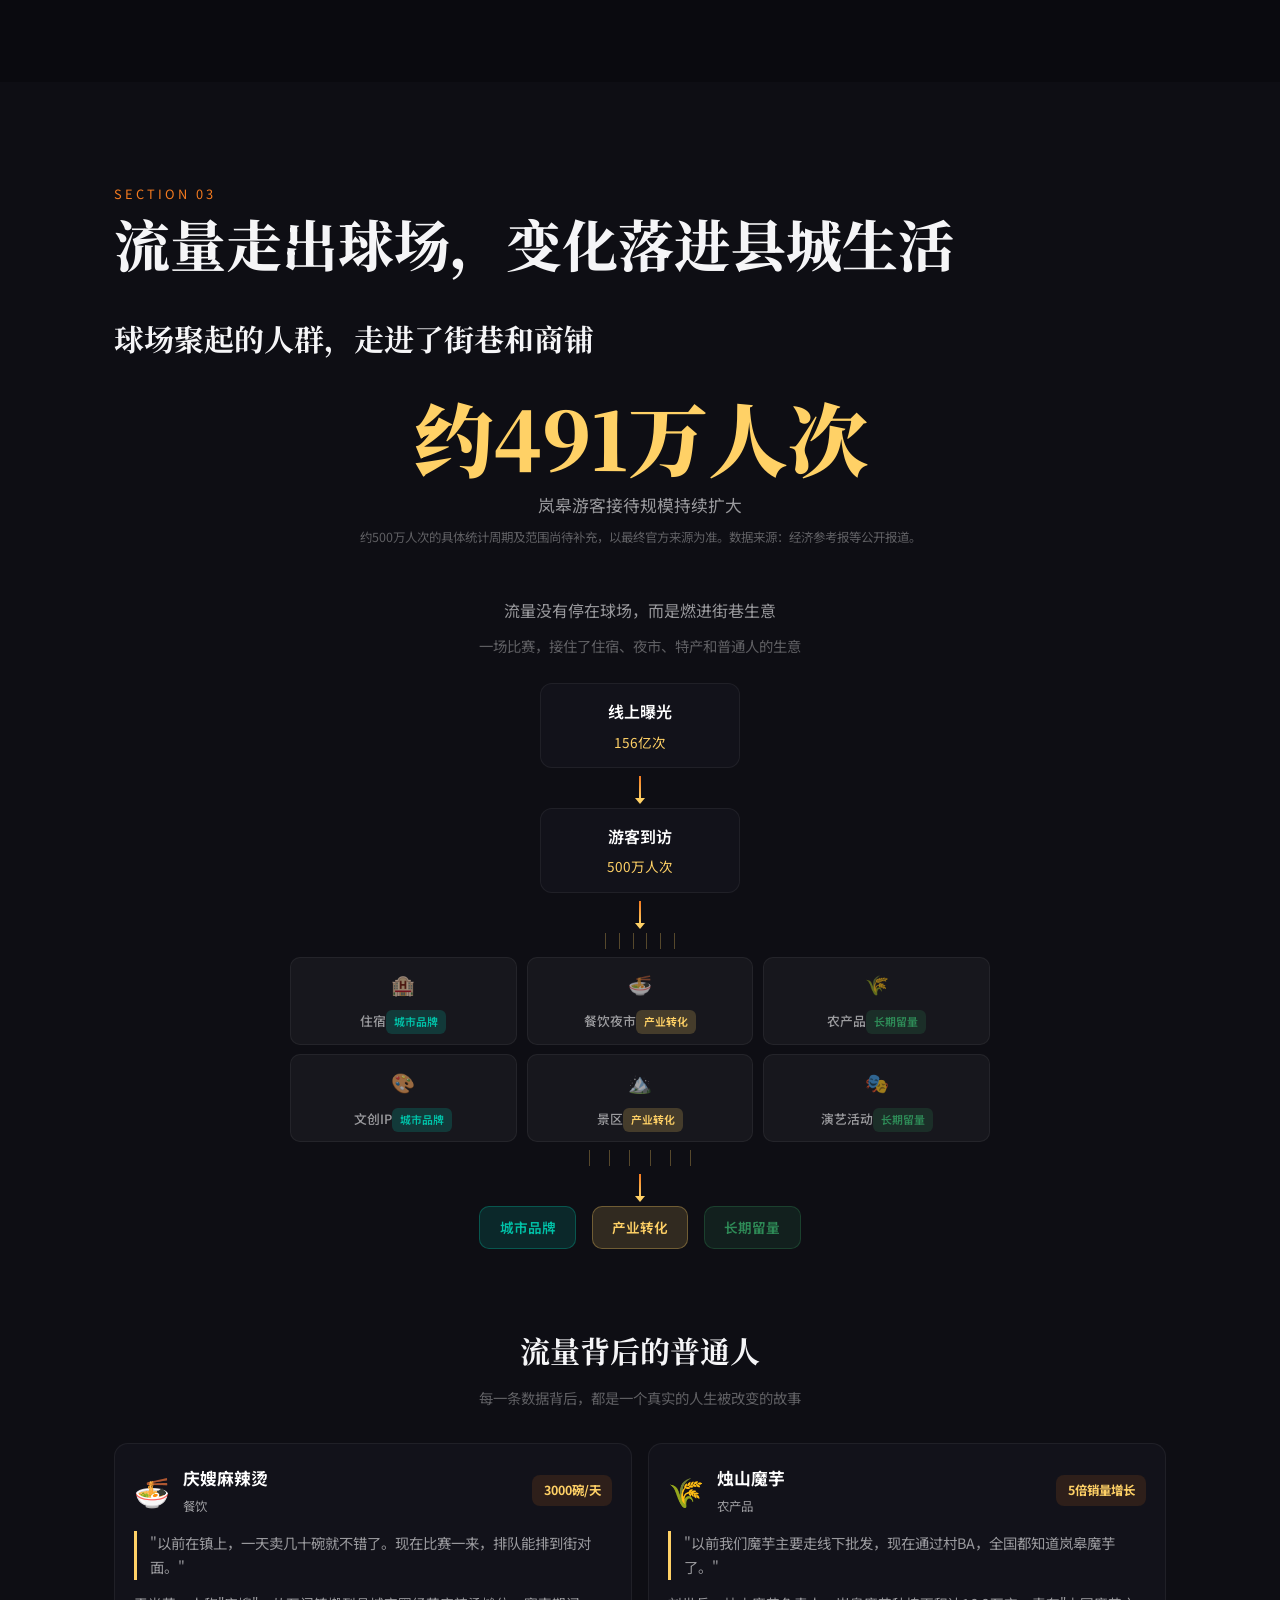
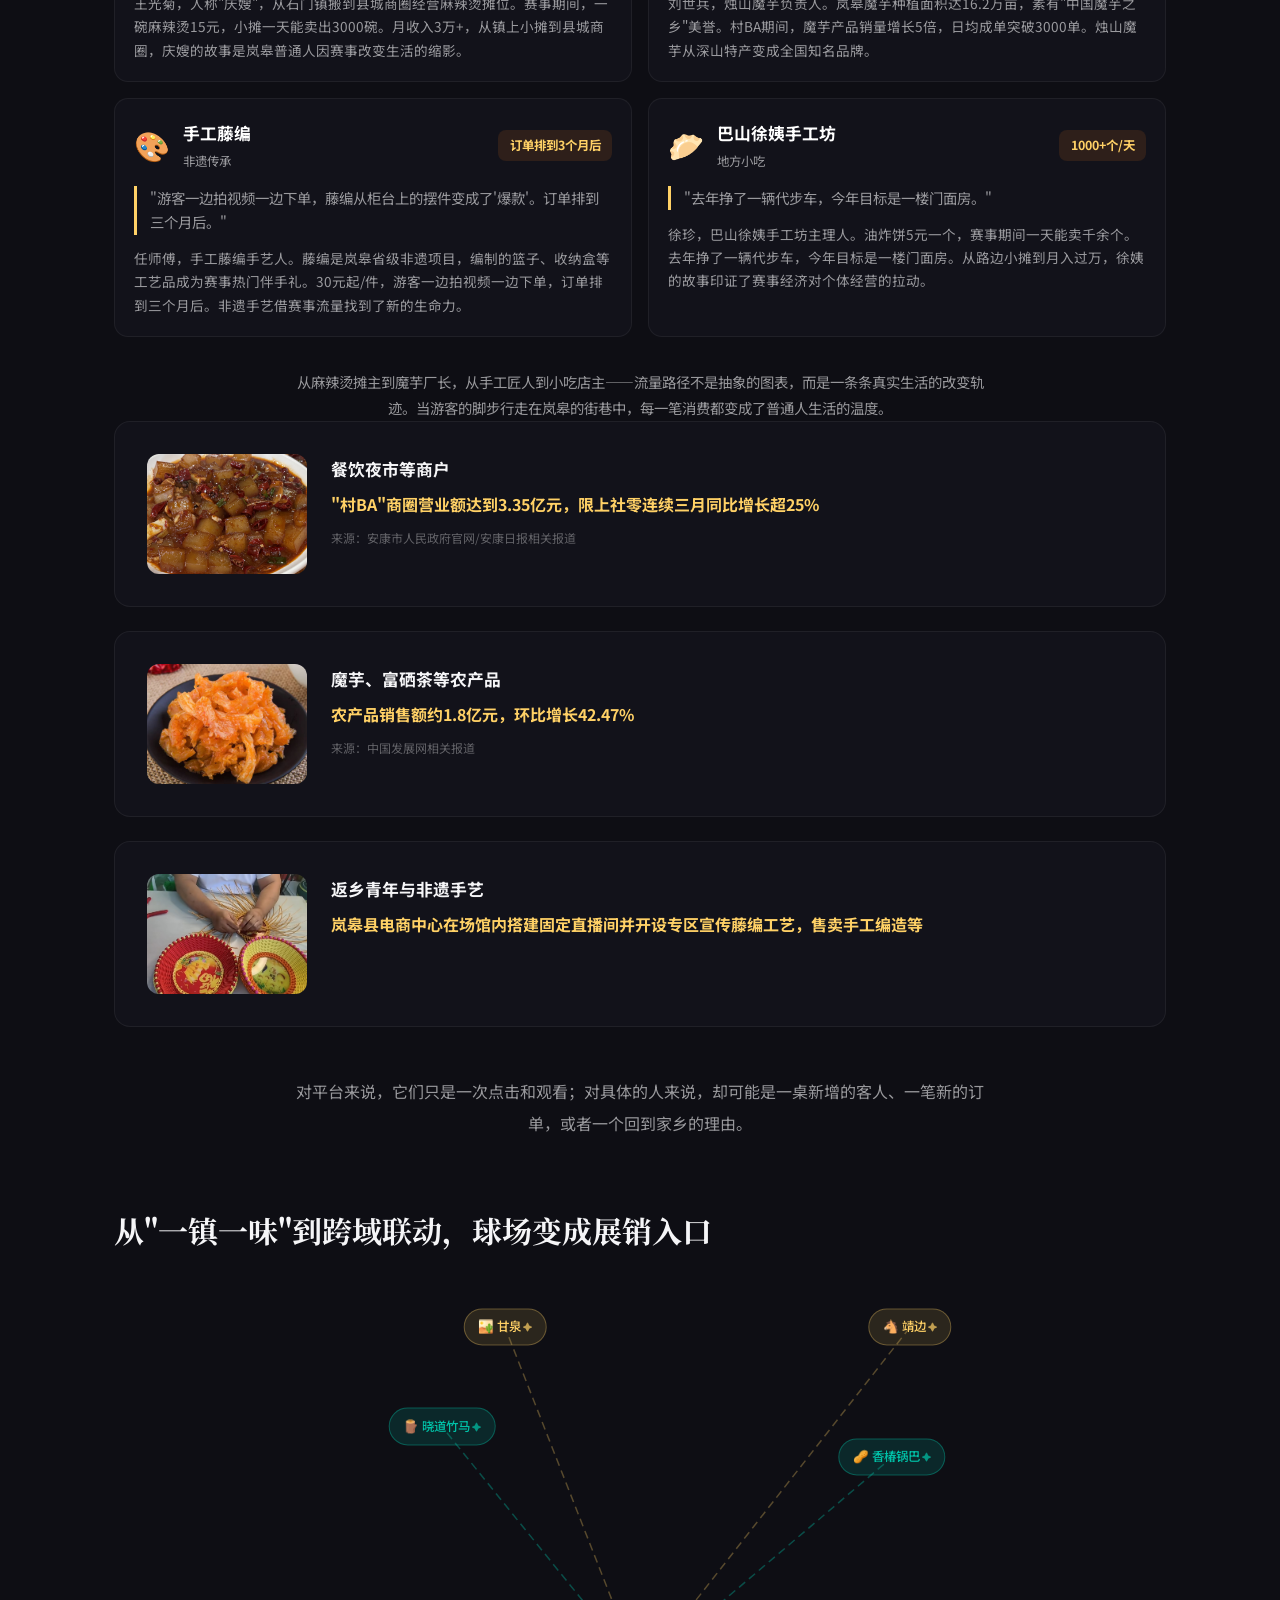
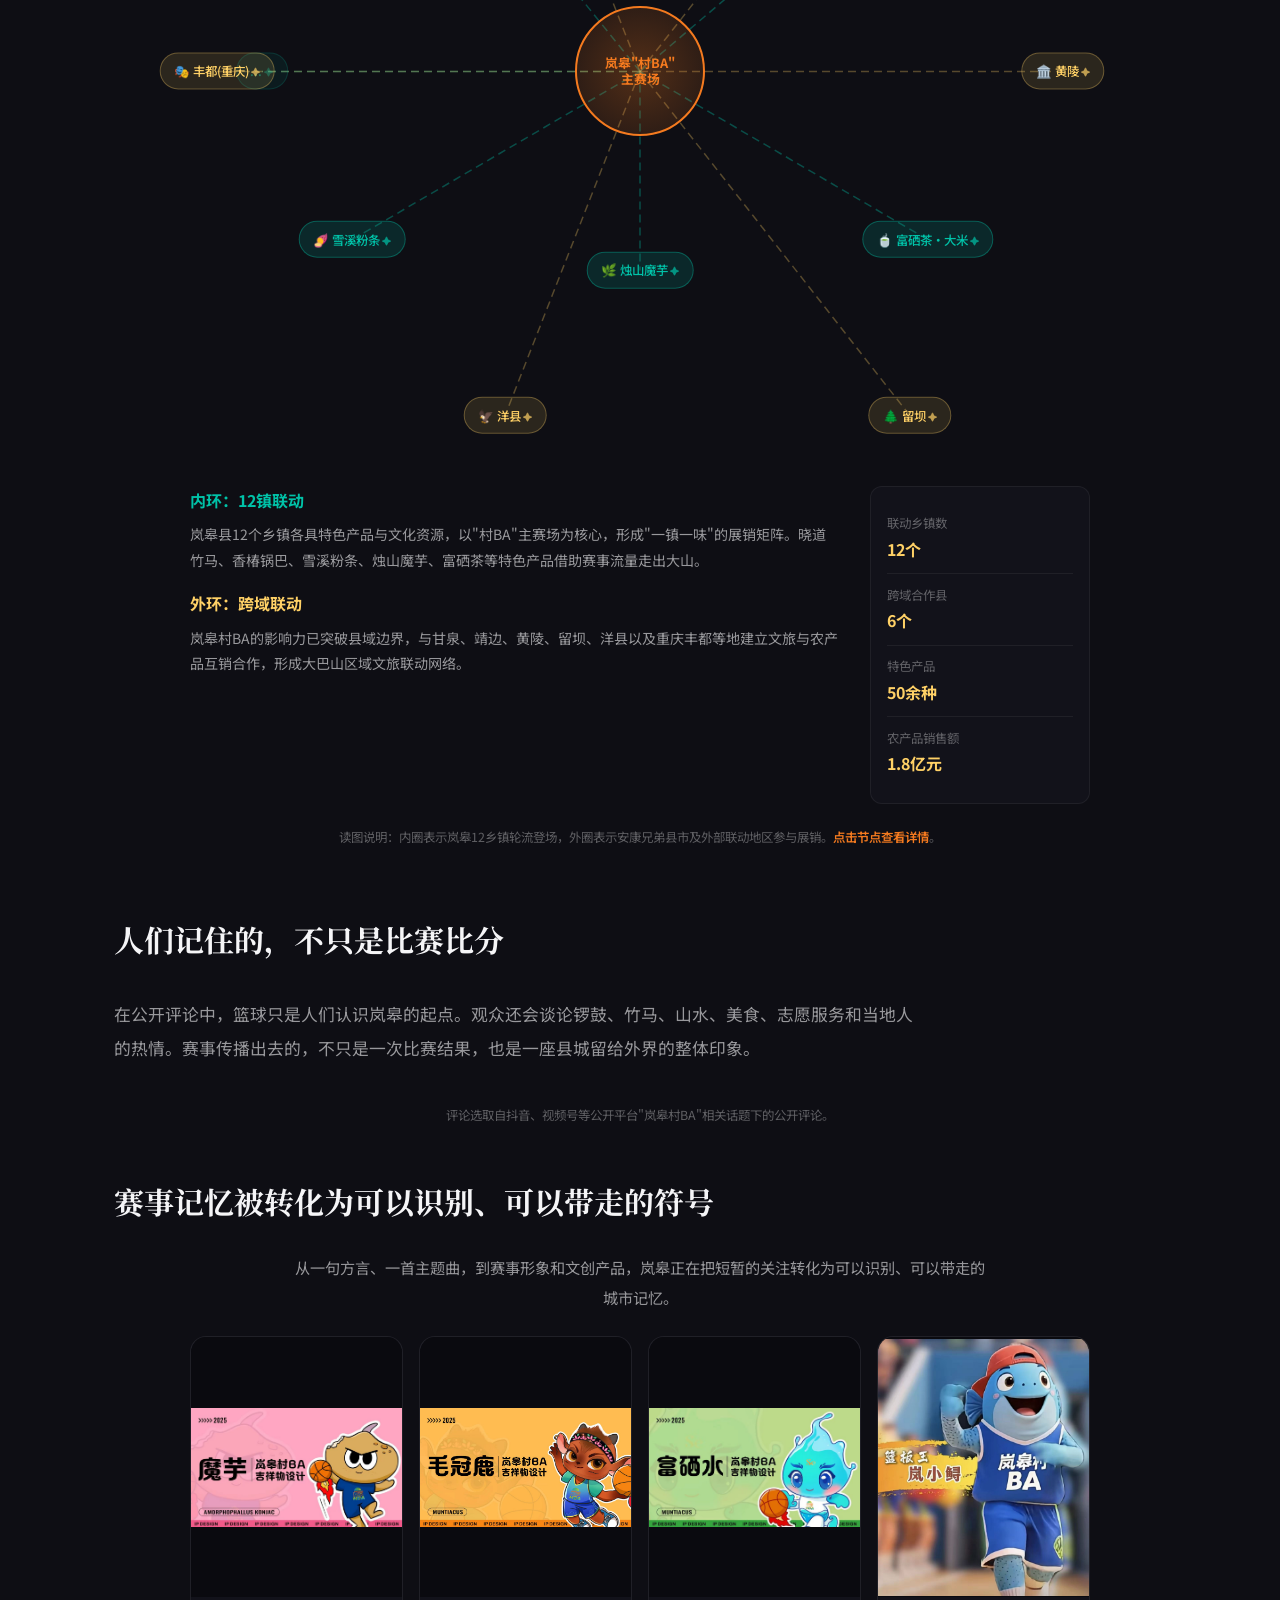
==== commit 981f473c: "fix: 贵州再下移1.5%+赛前爱情故事赛后欢迎你+人物卡片直接展示" ====
--- a/pages/self-contained.html
+++ b/pages/self-contained.html
@@ -292,9 +292,9 @@
             <div class="map-overlay"></div>
             <svg class="ev-dots-layer" viewBox="0 0 800 600" xmlns="http://www.w3.org/2000/svg">
                 <g class="ev-dot" style="display:block;">
-                    <circle class="ev-pulse" cx="420" cy="408" r="5" fill="none" stroke="#F47A1F" stroke-width="1.5" opacity="0.6"></circle>
-                    <circle class="ev-core" cx="420" cy="408" r="5" fill="#F47A1F"></circle>
-                    <text class="ev-label" x="432" y="412">贵州</text>
+                    <circle class="ev-pulse" cx="420" cy="417" r="5" fill="none" stroke="#F47A1F" stroke-width="1.5" opacity="0.6"></circle>
+                    <circle class="ev-core" cx="420" cy="417" r="5" fill="#F47A1F"></circle>
+                    <text class="ev-label" x="432" y="421">贵州</text>
                 </g>
                 <g class="ev-dot" style="display:block;">
                     <circle class="ev-pulse" cx="580" cy="310" r="5" fill="none" stroke="#2E8B57" stroke-width="1.5" opacity="0.6"></circle>
@@ -510,9 +510,9 @@
             <div style="flex:1; min-width:280px;">
                 <video controls playsinline preload="metadata" poster="assets/photos/cunba-panorama.jpg"
                        style="width:100%; border-radius:12px; background:#000;">
-                    <source src="https://raw.githubusercontent.com/swx-11/langao-cunba-data-news/main/docs/assets/langao-welcome.mp4" type="video/mp4">
+                    <source src="https://raw.githubusercontent.com/swx-11/langao-cunba-data-news/main/docs/assets/langao-love-story.mp4" type="video/mp4">
                 </video>
-                <p style="font-size:0.88rem; color:var(--surface-text-secondary); margin-top:0.4rem;">《岚皋欢迎你》宣传视频</p>
+                <p style="font-size:0.88rem; color:var(--surface-text-secondary); margin-top:0.4rem;">岚皋村BA宣传片《岚皋爱情故事》</p>
                 <p style="font-size:0.85rem; color:var(--surface-text-muted); margin-top:0.3rem; line-height:1.7;">岚皋没有只发布一条比赛通知，而是先把赛事写进故事。</p>
             </div>
             <div style="flex:0 0 auto; min-width:200px; max-width:360px;">
@@ -667,9 +667,9 @@
         <div class="reveal" style="max-width:800px; margin:0 auto 2rem;">
             <video controls playsinline preload="metadata" poster="assets/photos/cunba-panorama.jpg"
                    style="width:100%; border-radius:12px; background:#000;">
-                <source src="https://raw.githubusercontent.com/swx-11/langao-cunba-data-news/main/docs/assets/langao-love-story.mp4" type="video/mp4">
+                <source src="https://raw.githubusercontent.com/swx-11/langao-cunba-data-news/main/docs/assets/langao-welcome.mp4" type="video/mp4">
             </video>
-            <p style="font-size:0.88rem; color:var(--surface-text-secondary); margin-top:0.4rem; text-align:center;">岚皋村BA宣传片《岚皋爱情故事》</p>
+            <p style="font-size:0.88rem; color:var(--surface-text-secondary); margin-top:0.4rem; text-align:center;">《岚皋欢迎你》宣传视频</p>
         </div>
 
         <div class="grid-3 reveal" style="margin-bottom:3rem;">
@@ -766,9 +766,7 @@
 
         /* Character story cards */
         .character-cards { display: grid; grid-template-columns: repeat(2, 1fr); gap: 1rem; max-width: 1100px; margin: 0 auto; }
-        .character-card { background: var(--surface-card); border-radius: 14px; padding: 1.2rem; cursor: pointer; transition: transform 0.3s ease, box-shadow 0.3s ease, border-color 0.3s ease; border: 1px solid rgba(255,255,255,0.06); position: relative; }
-        .character-card::after { content: "点击展开详情"; position: absolute; bottom: 10px; right: 12px; font-size: 0.65rem; color: var(--color-secondary); opacity: 0.6; pointer-events: none; transition: opacity 0.3s; }
-        .character-card:hover::after { opacity: 1; }
+        .character-card { background: var(--surface-card); border-radius: 14px; padding: 1.2rem; transition: transform 0.3s ease, box-shadow 0.3s ease, border-color 0.3s ease; border: 1px solid rgba(255,255,255,0.06); position: relative; }
         .character-card:hover { transform: translateY(-3px); box-shadow: 0 8px 30px rgba(0,0,0,0.3); border-color: rgba(244,122,31,0.3); }
         .character-card .card-header { display: flex; align-items: center; gap: 0.8rem; margin-bottom: 0.8rem; }
         .character-card .card-icon { font-size: 1.8rem; flex-shrink: 0; }
@@ -777,8 +775,7 @@
         .character-card .card-stat { margin-left: auto; font-size: 0.78rem; font-weight: 700; color: var(--color-secondary); background: rgba(244,122,31,0.12); padding: 0.25rem 0.7rem; border-radius: 8px; white-space: nowrap; flex-shrink: 0; }
         .character-card .card-header > div { min-width: 0; overflow: hidden; }
         .character-card .card-quote { font-size: 0.9rem; color: var(--surface-text-secondary); line-height: 1.7; border-left: 3px solid var(--color-secondary); padding-left: 0.8rem; margin-bottom: 0; }
-        .character-card .char-detail { max-height: 0; overflow: hidden; transition: max-height 0.5s ease, margin-top 0.4s ease, opacity 0.4s ease; font-size: 0.85rem; color: var(--surface-text-secondary); line-height: 1.7; opacity: 0; }
-        .character-card .char-detail.open { max-height: 200px; margin-top: 0.8rem; opacity: 1; }
+        .character-card .char-detail { font-size: 0.85rem; color: var(--surface-text-secondary); line-height: 1.7; margin-top: 0.8rem; }
         .stories-summary { margin-top: 2rem; font-size: 0.9rem; color: var(--surface-text-secondary); line-height: 1.8; text-align: center; max-width: 700px; margin-left: auto; margin-right: auto; }
         @media (max-width: 768px) { .character-cards { grid-template-columns: 1fr; } }
         </style>
@@ -827,7 +824,7 @@
             <h3 class="sub-title" style="text-align:center; margin-bottom:0.5rem;">流量背后的普通人</h3>
             <p style="text-align:center; font-size:0.9rem; color:var(--surface-text-muted); margin-bottom:2rem;">每一条数据背后，都是一个真实的人生被改变的故事</p>
             <div class="character-cards">
-                <div class="character-card" onclick="toggleCharDetail(this)">
+                <div class="character-card">
                     <div class="card-header">
                         <span class="card-icon">🍜</span>
                         <div><div class="card-name">庆嫂麻辣烫</div><div class="card-type">餐饮</div></div>
@@ -836,7 +833,7 @@
                     <div class="card-quote">"以前在镇上，一天卖几十碗就不错了。现在比赛一来，排队能排到街对面。"</div>
                     <div class="char-detail">王光菊，人称"庆嫂"，从石门镇搬到县城商圈经营麻辣烫摊位。赛事期间，一碗麻辣烫15元，小摊一天能卖出3000碗。月收入3万+，从镇上小摊到县城商圈，庆嫂的故事是岚皋普通人因赛事改变生活的缩影。</div>
                 </div>
-                <div class="character-card" onclick="toggleCharDetail(this)">
+                <div class="character-card">
                     <div class="card-header">
                         <span class="card-icon">🌾</span>
                         <div><div class="card-name">烛山魔芋</div><div class="card-type">农产品</div></div>
@@ -845,7 +842,7 @@
                     <div class="card-quote">"以前我们魔芋主要走线下批发，现在通过村BA，全国都知道岚皋魔芋了。"</div>
                     <div class="char-detail">刘世兵，烛山魔芋负责人。岚皋魔芋种植面积达16.2万亩，素有"中国魔芋之乡"美誉。村BA期间，魔芋产品销量增长5倍，日均成单突破3000单。烛山魔芋从深山特产变成全国知名品牌。</div>
                 </div>
-                <div class="character-card" onclick="toggleCharDetail(this)">
+                <div class="character-card">
                     <div class="card-header">
                         <span class="card-icon">🎨</span>
                         <div><div class="card-name">手工藤编</div><div class="card-type">非遗传承</div></div>
@@ -854,7 +851,7 @@
                     <div class="card-quote">"游客一边拍视频一边下单，藤编从柜台上的摆件变成了'爆款'。订单排到三个月后。"</div>
                     <div class="char-detail">任师傅，手工藤编手艺人。藤编是岚皋省级非遗项目，编制的篮子、收纳盒等工艺品成为赛事热门伴手礼。30元起/件，游客一边拍视频一边下单，订单排到三个月后。非遗手艺借赛事流量找到了新的生命力。</div>
                 </div>
-                <div class="character-card" onclick="toggleCharDetail(this)">
+                <div class="character-card">
                     <div class="card-header">
                         <span class="card-icon">🥟</span>
                         <div><div class="card-name">巴山徐姨手工坊</div><div class="card-type">地方小吃</div></div>
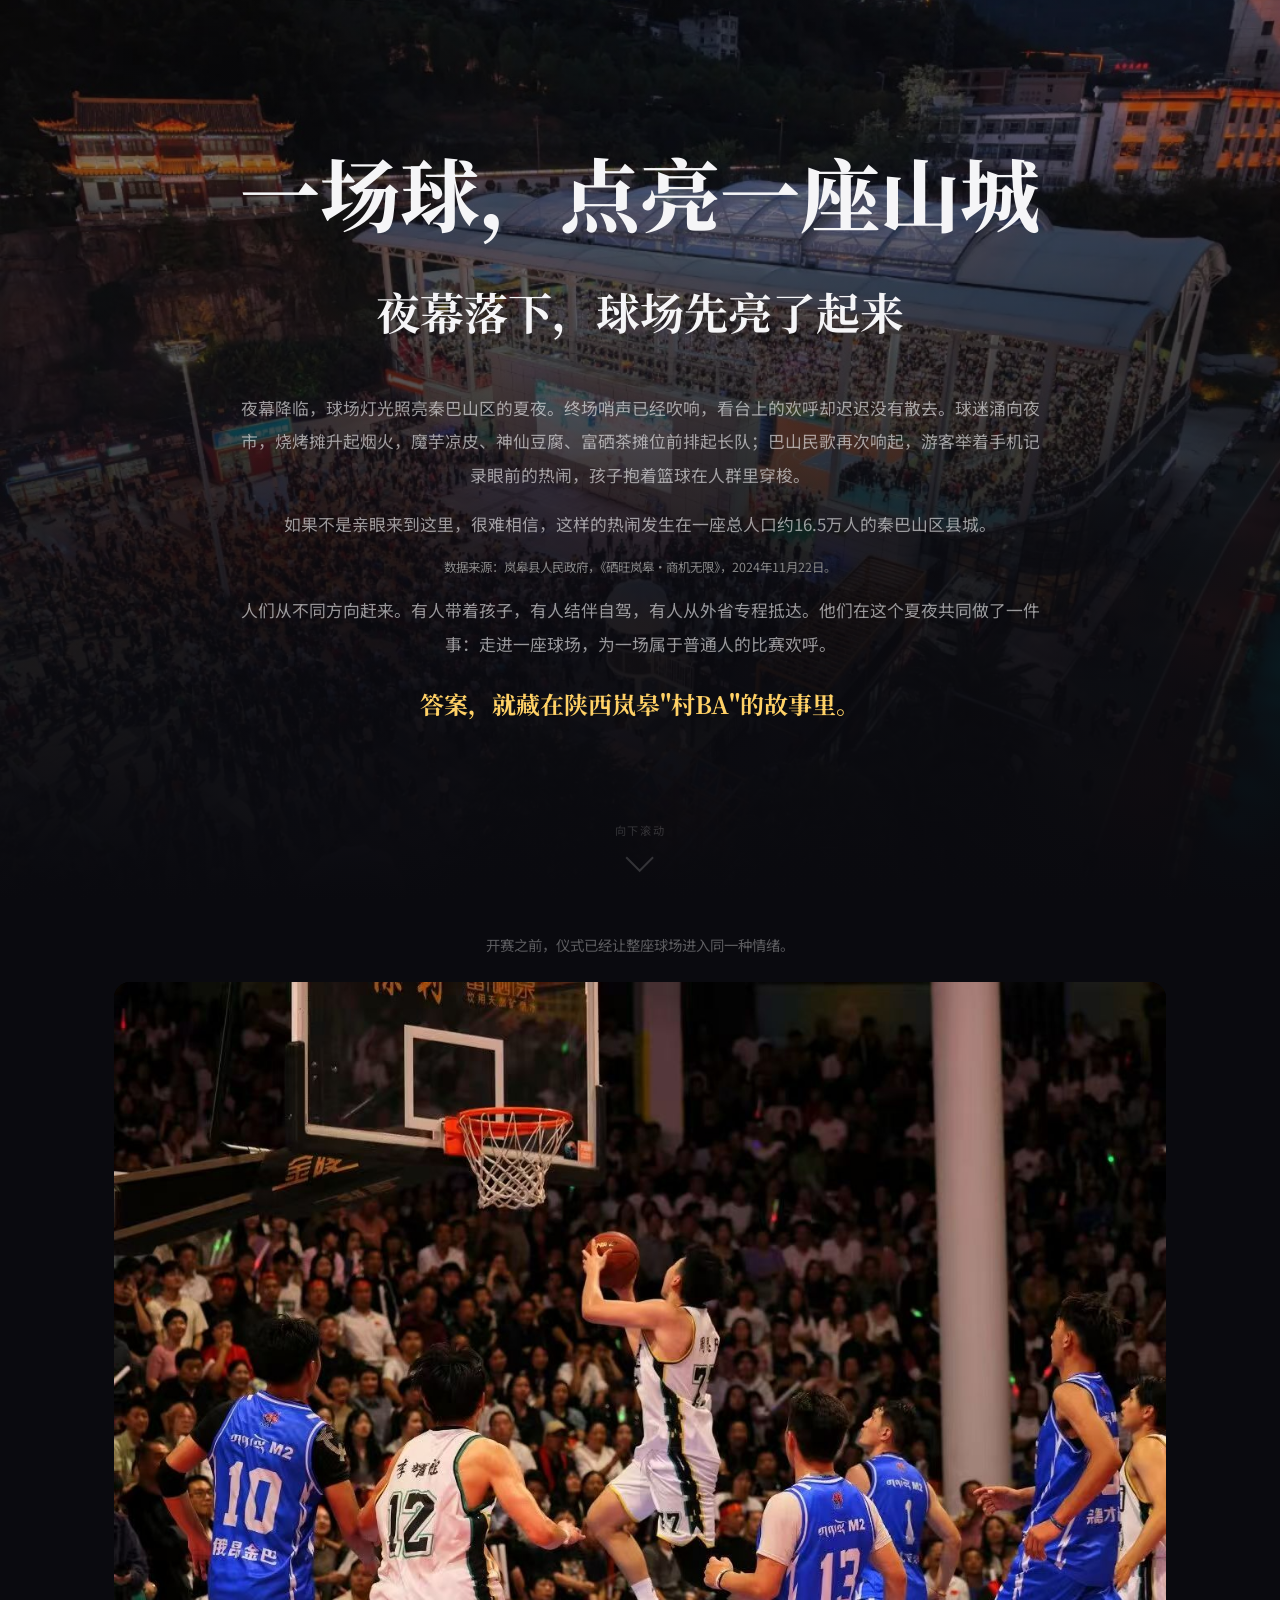
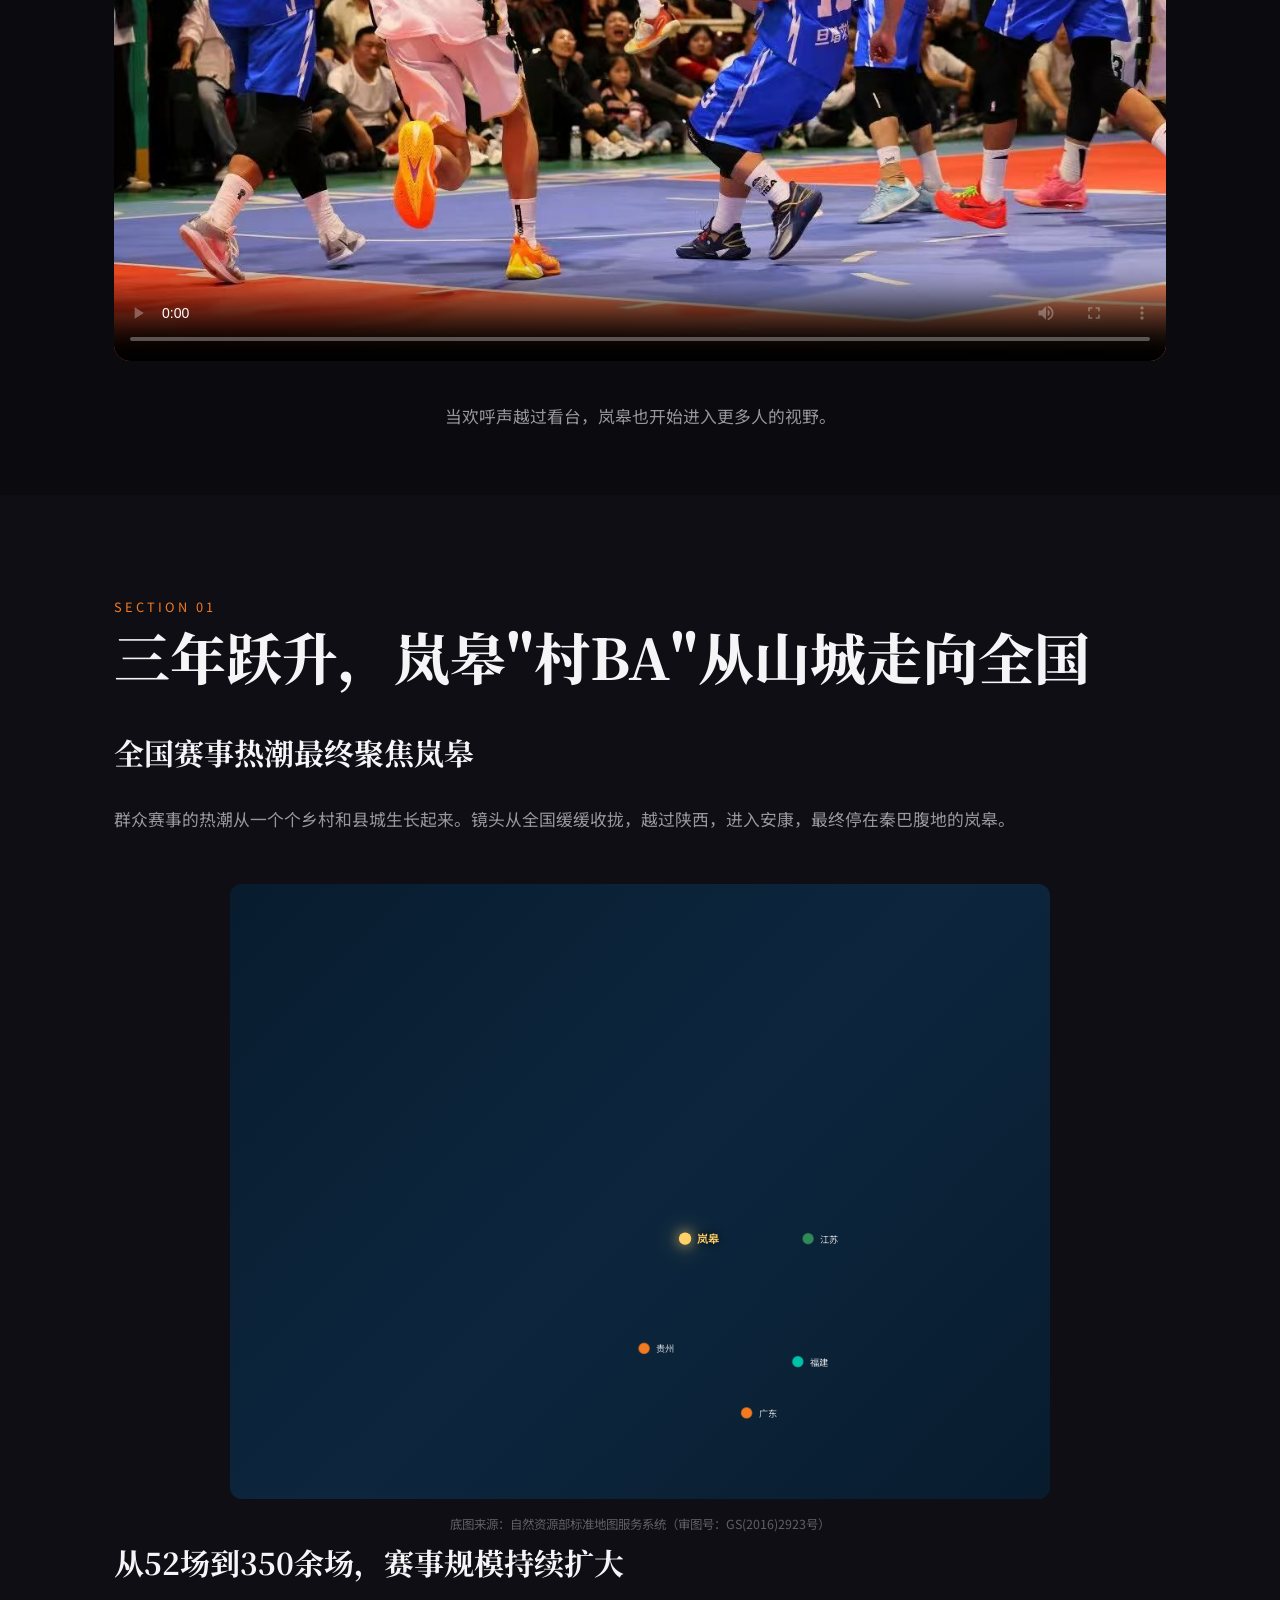
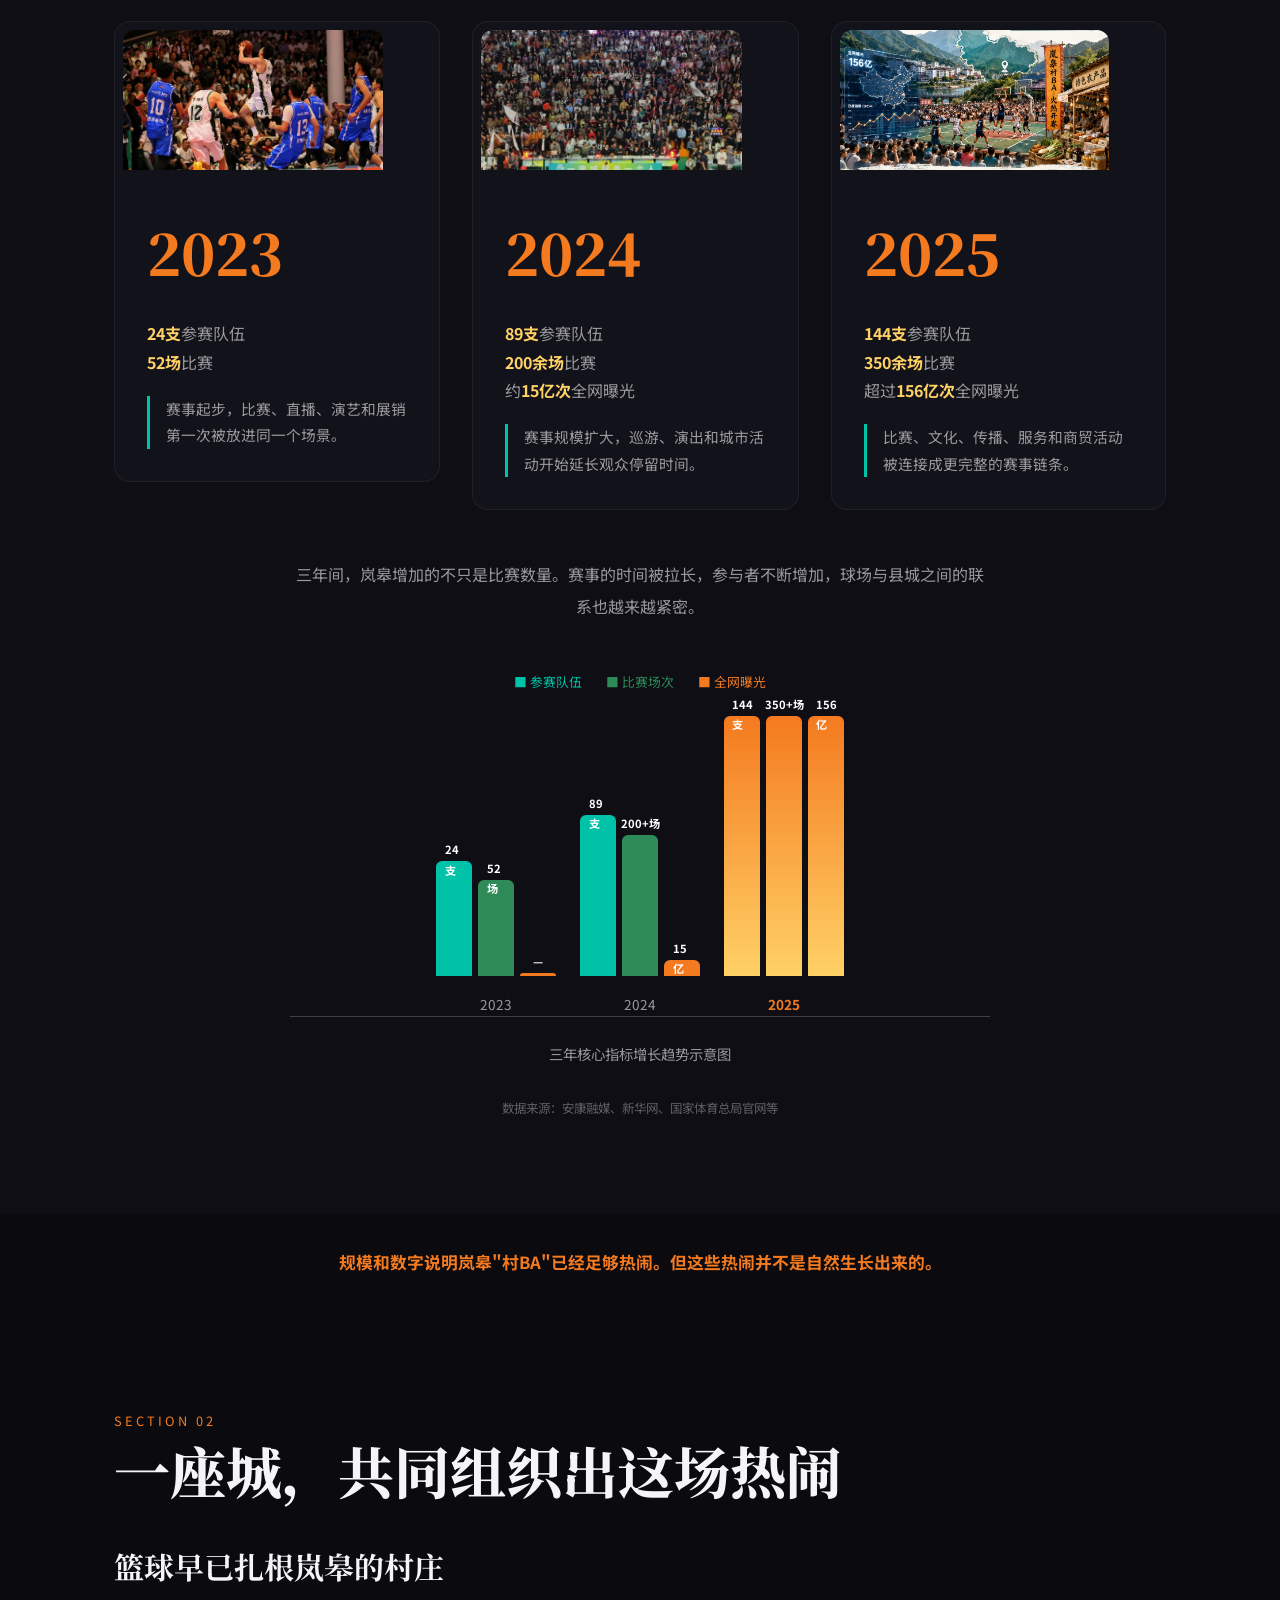
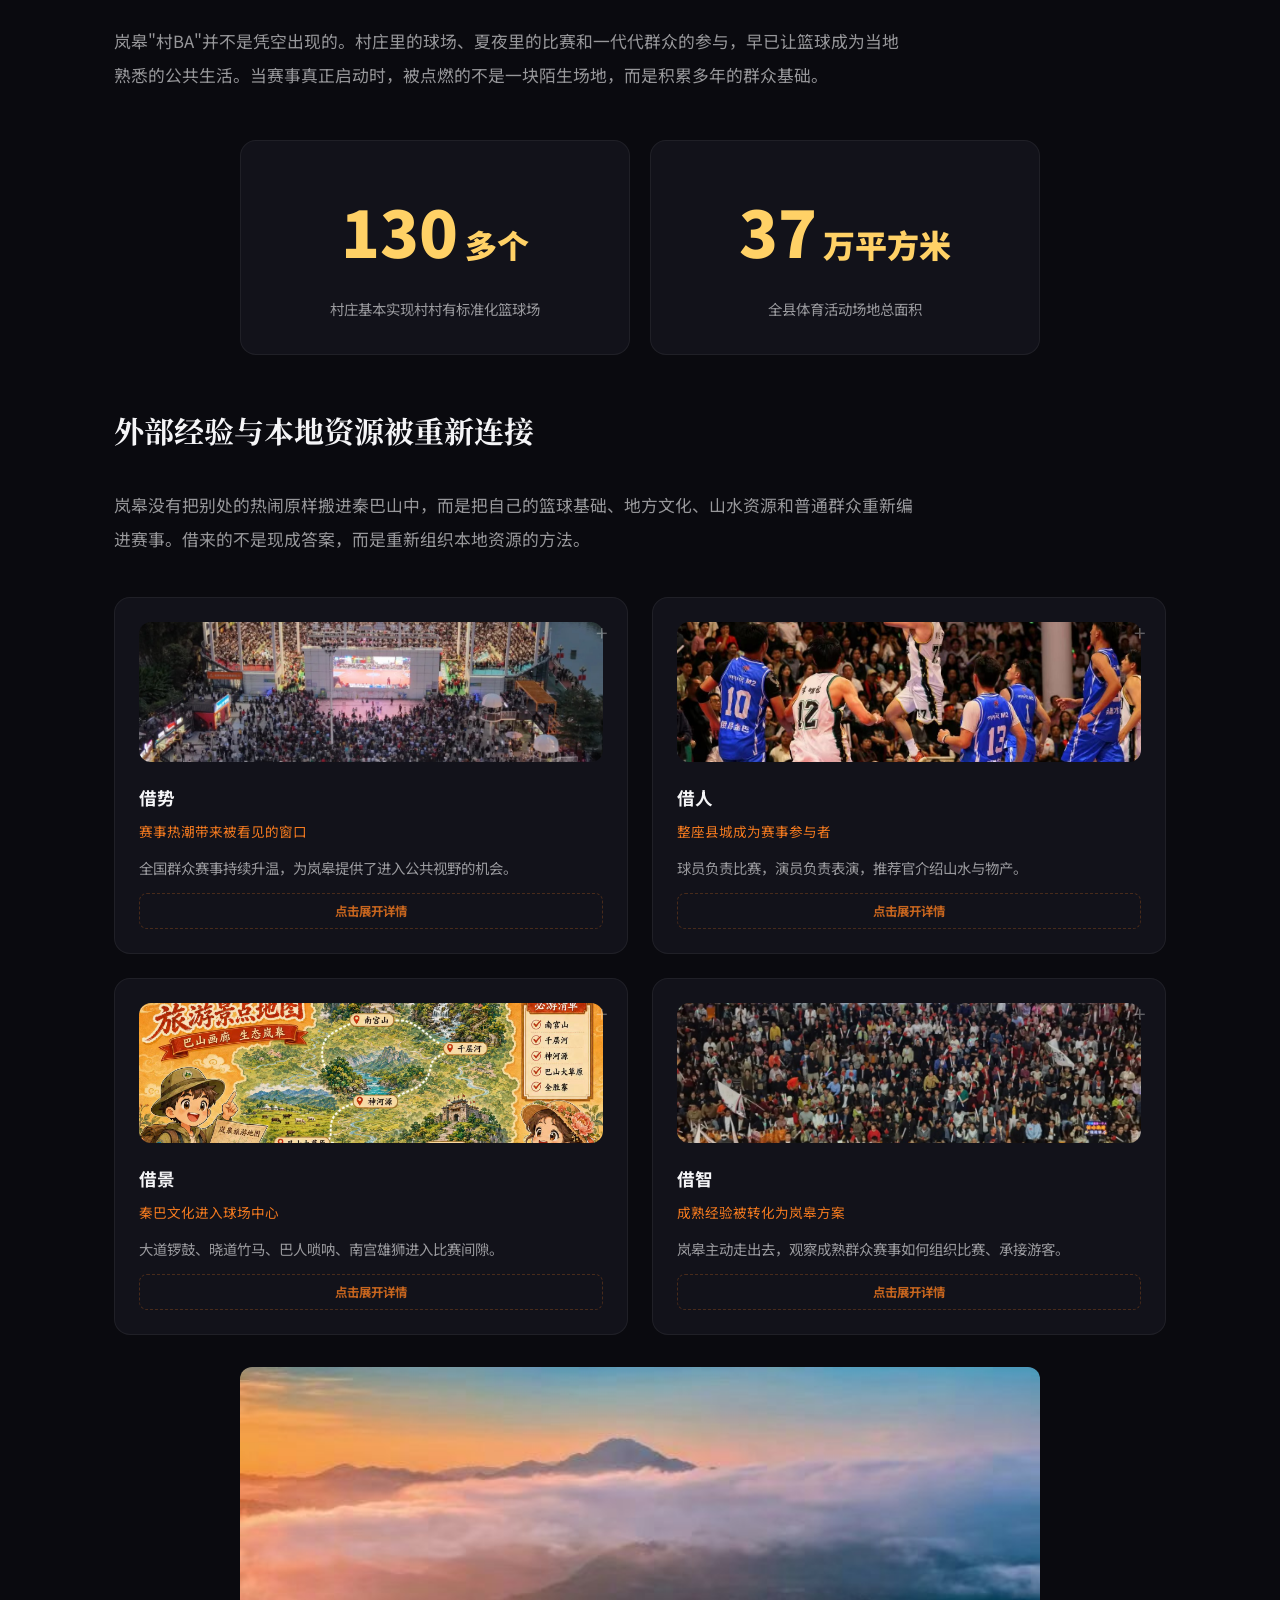
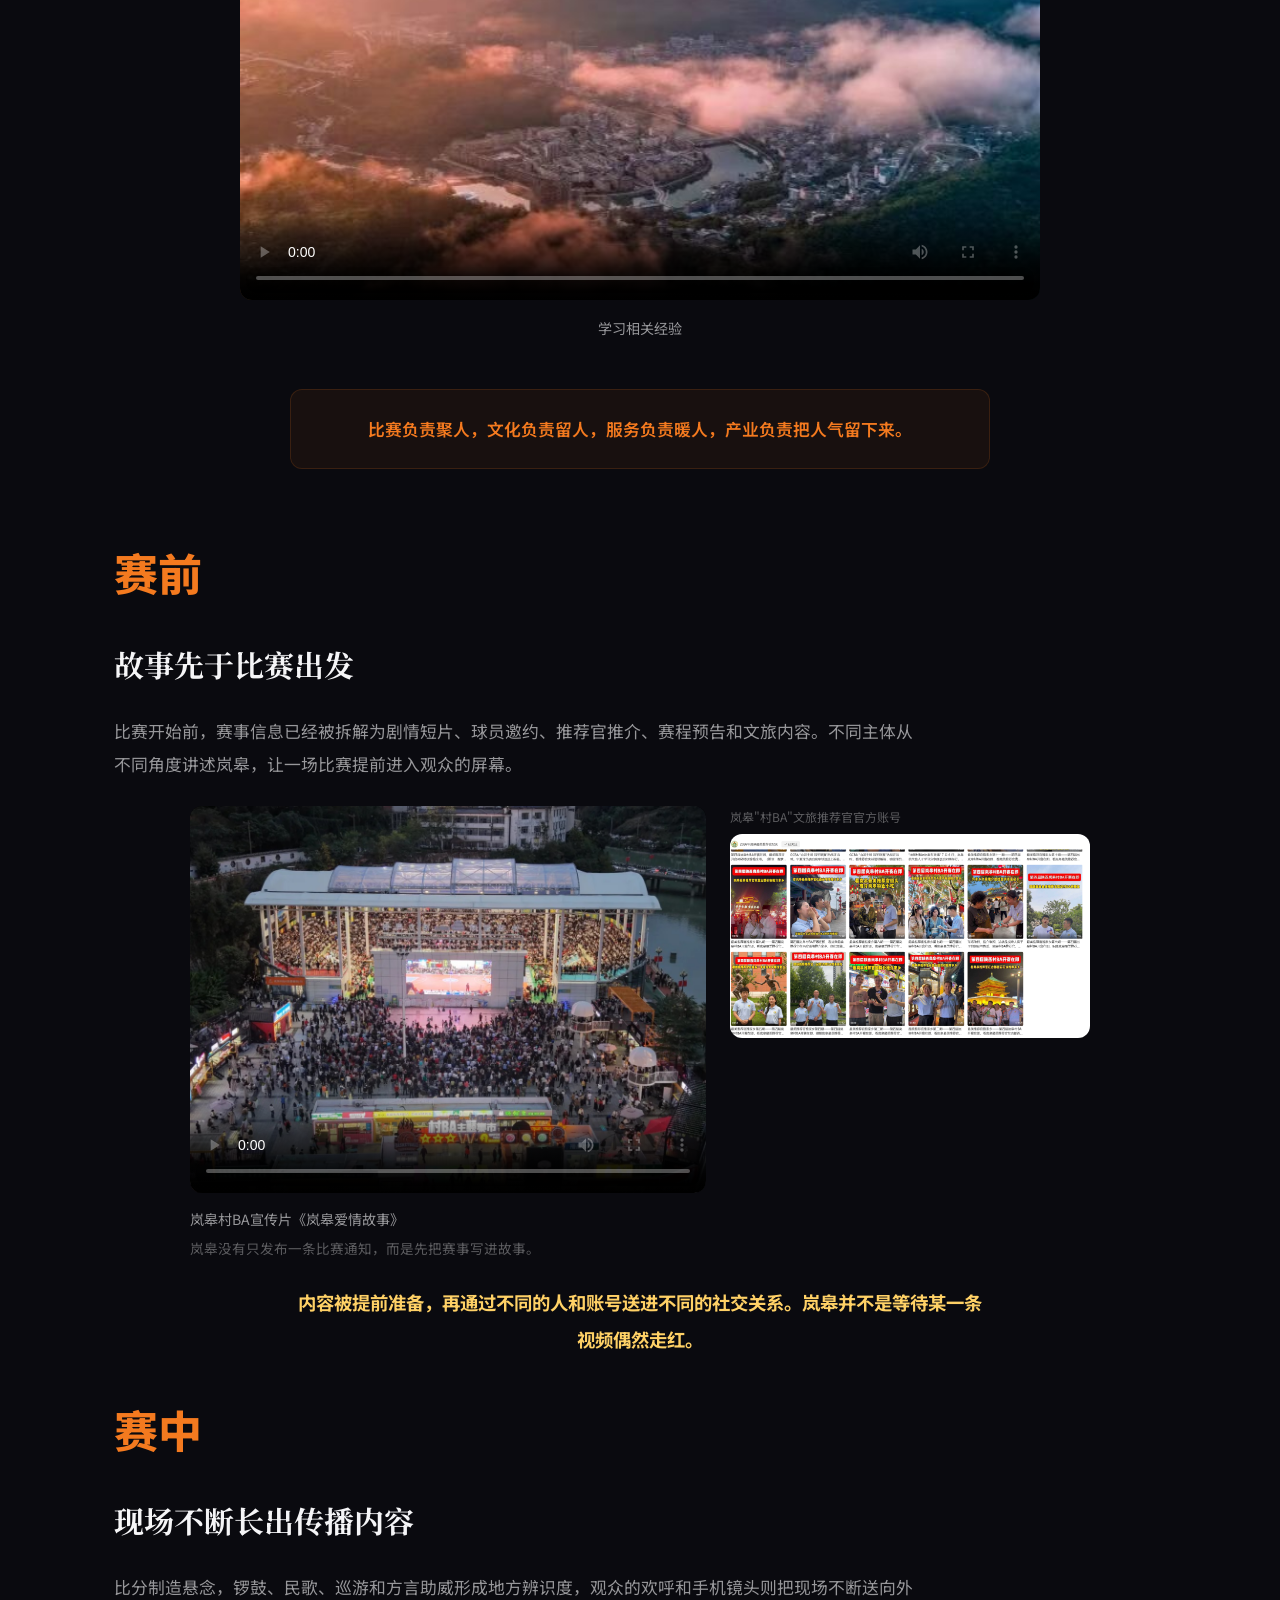
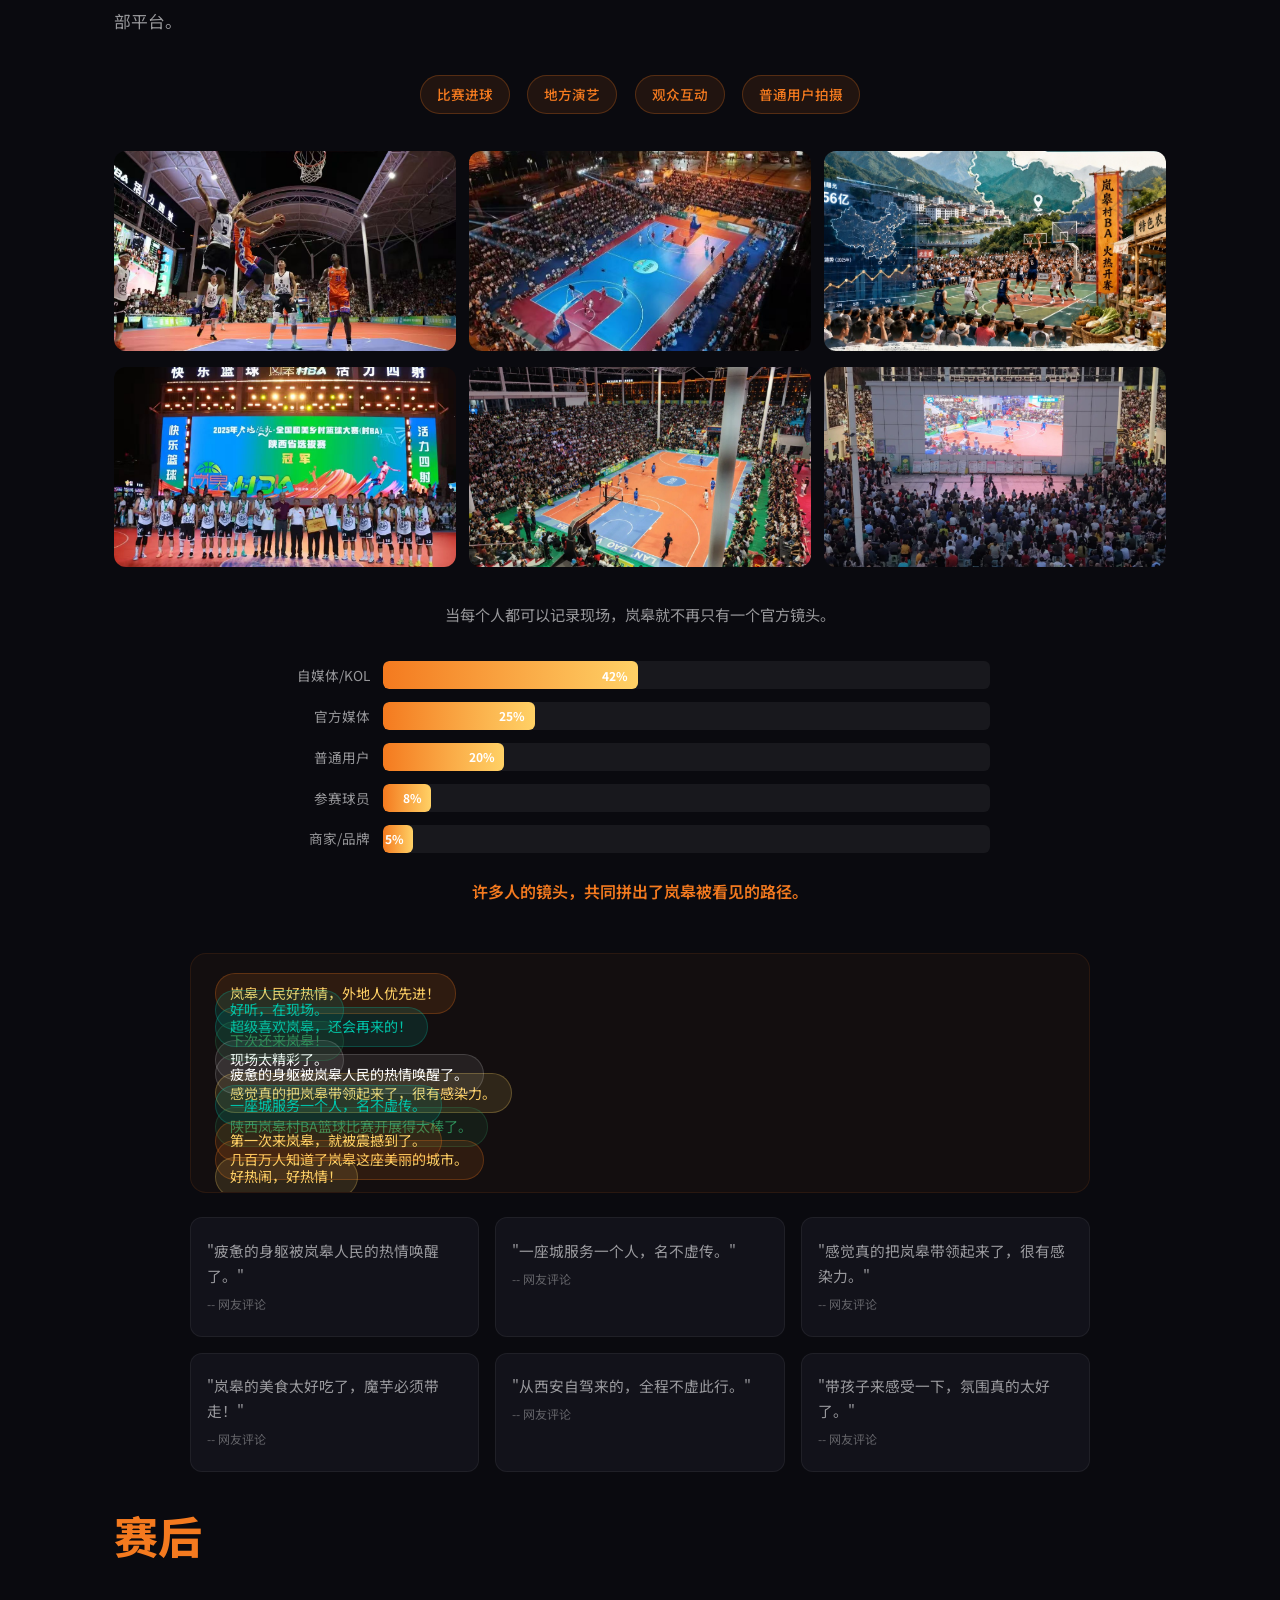
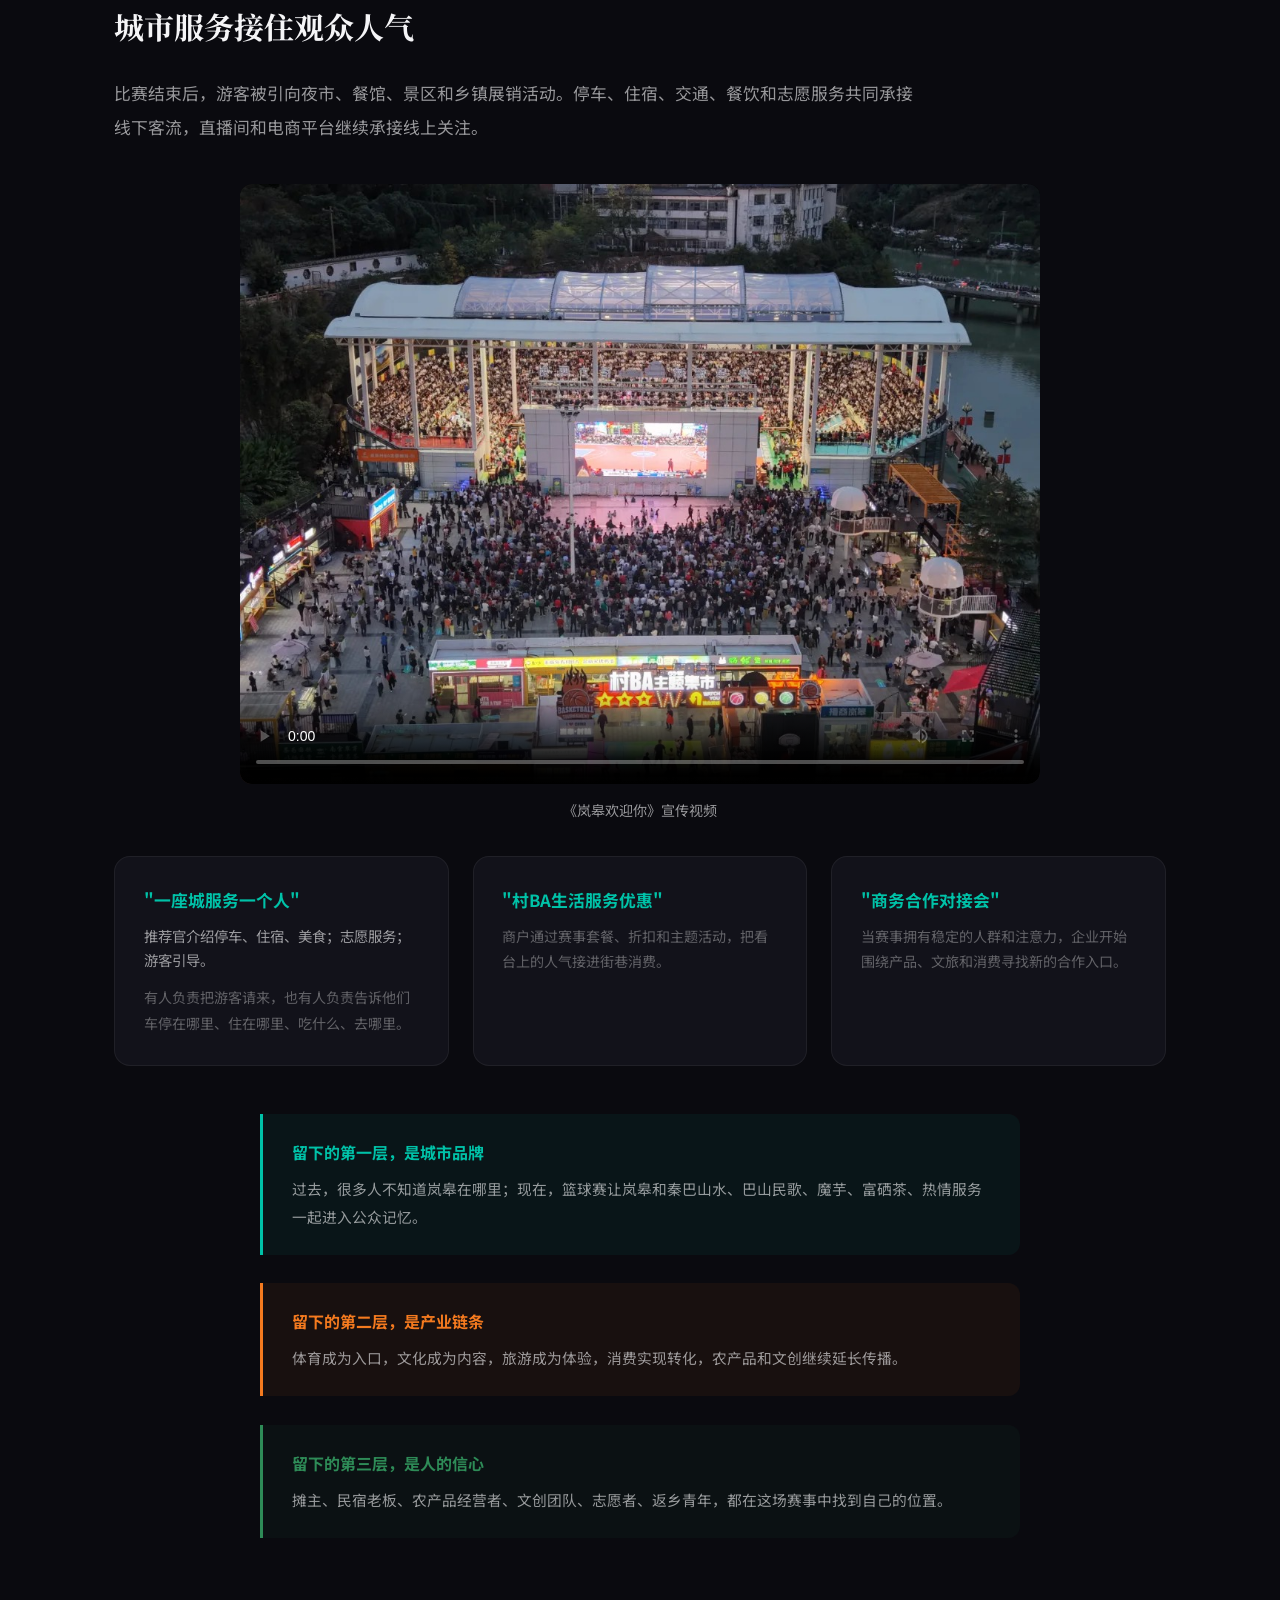
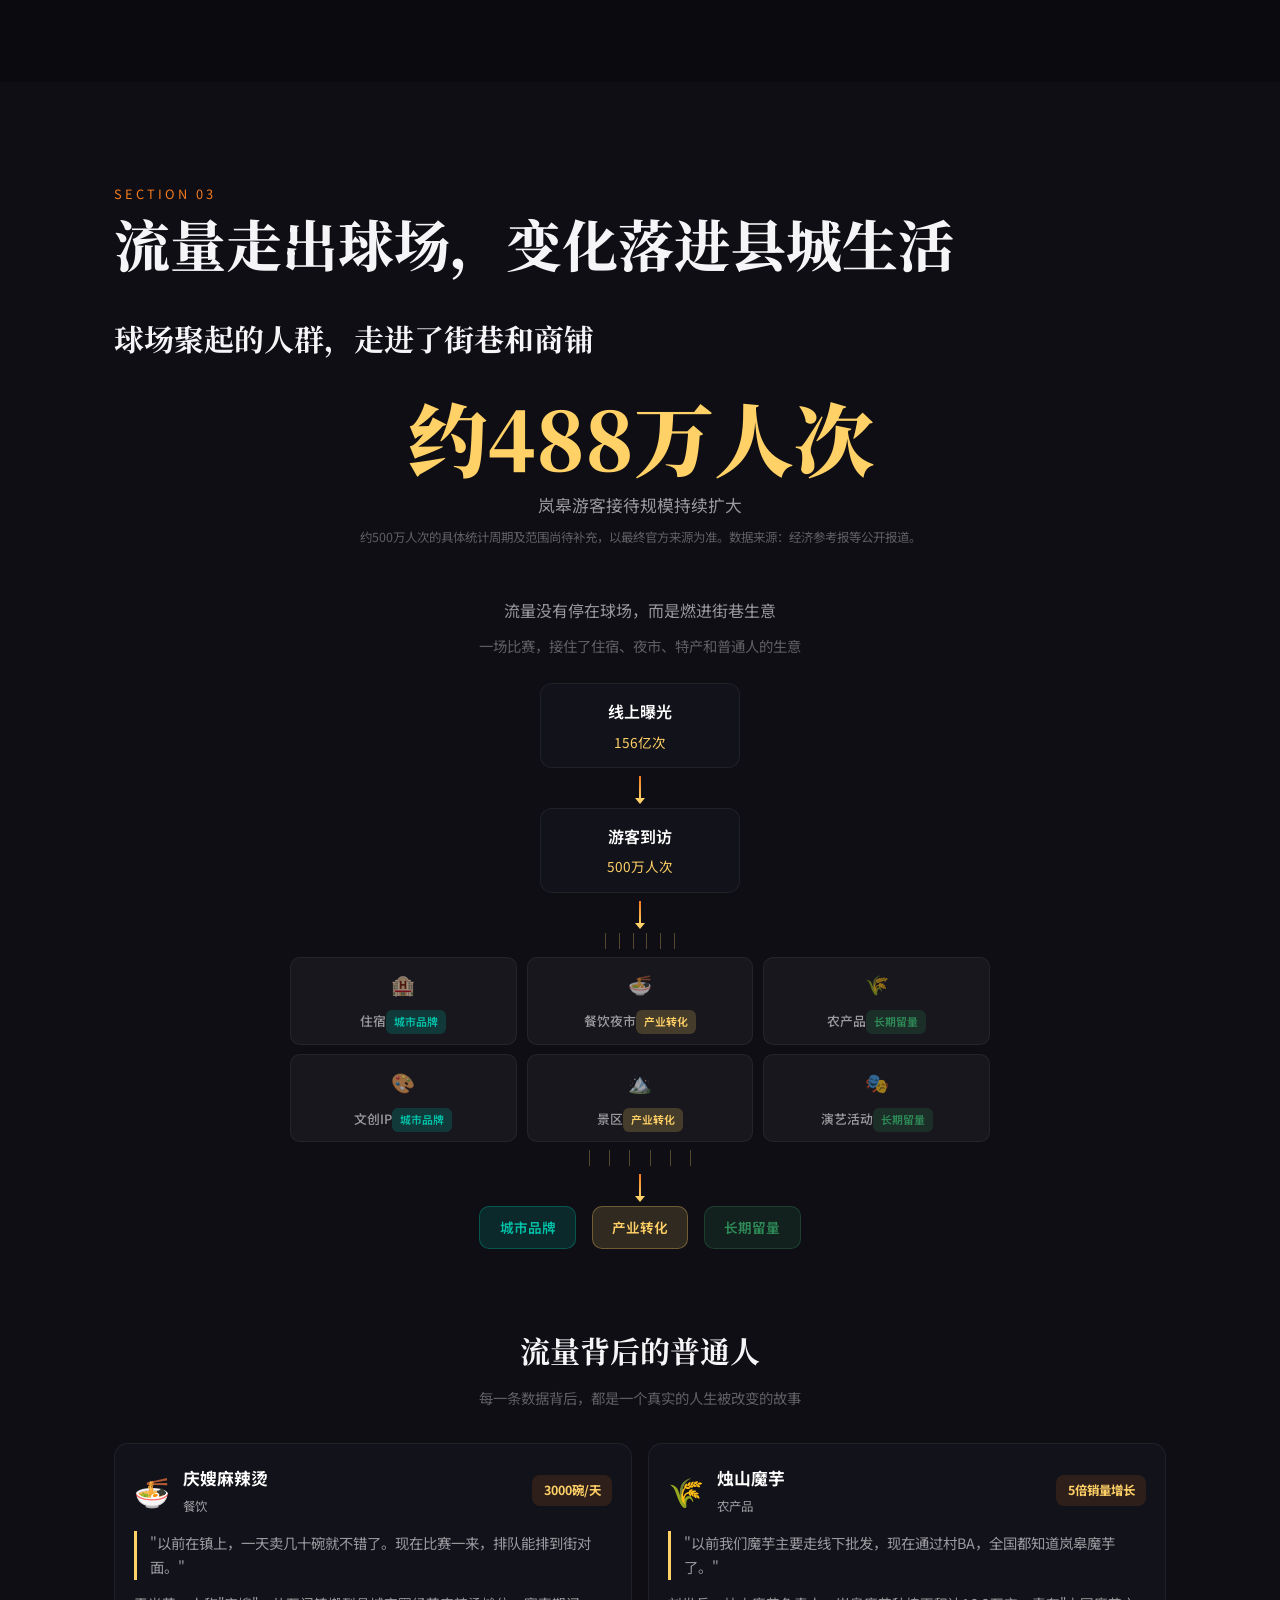
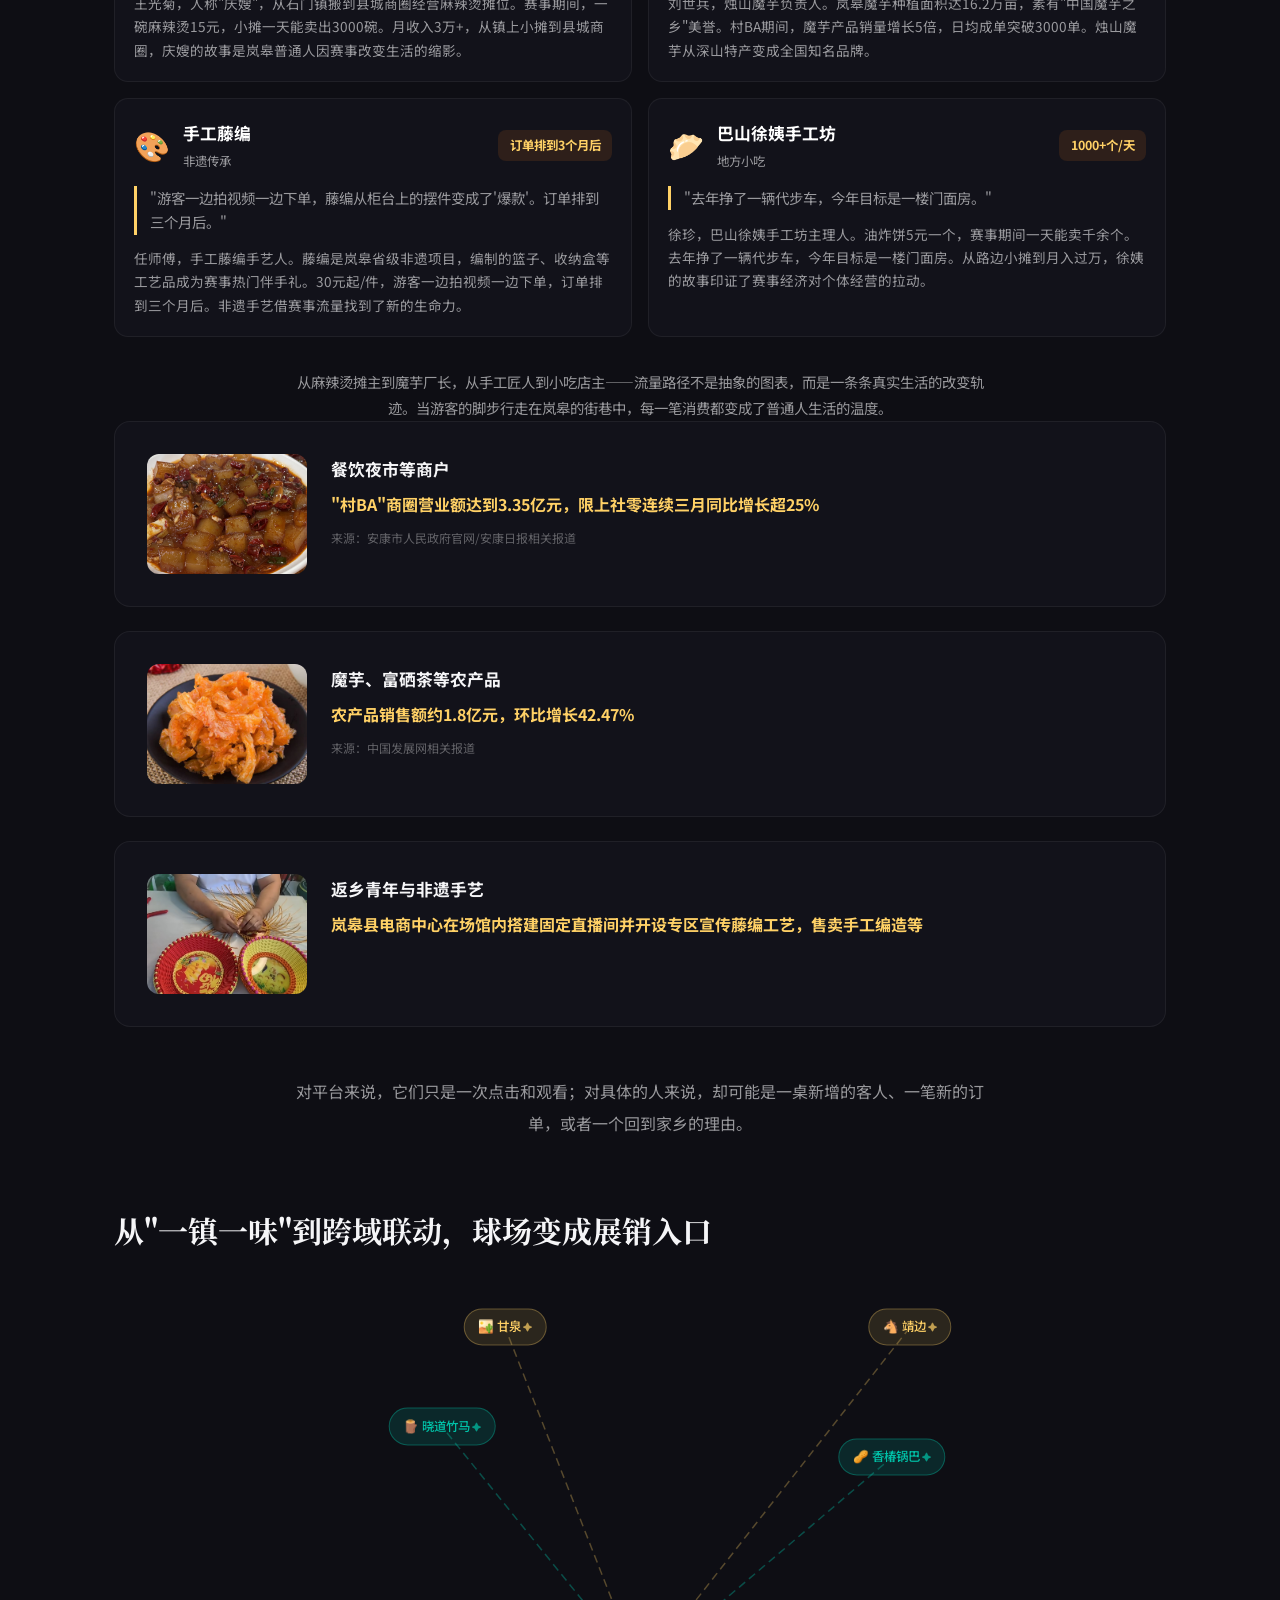
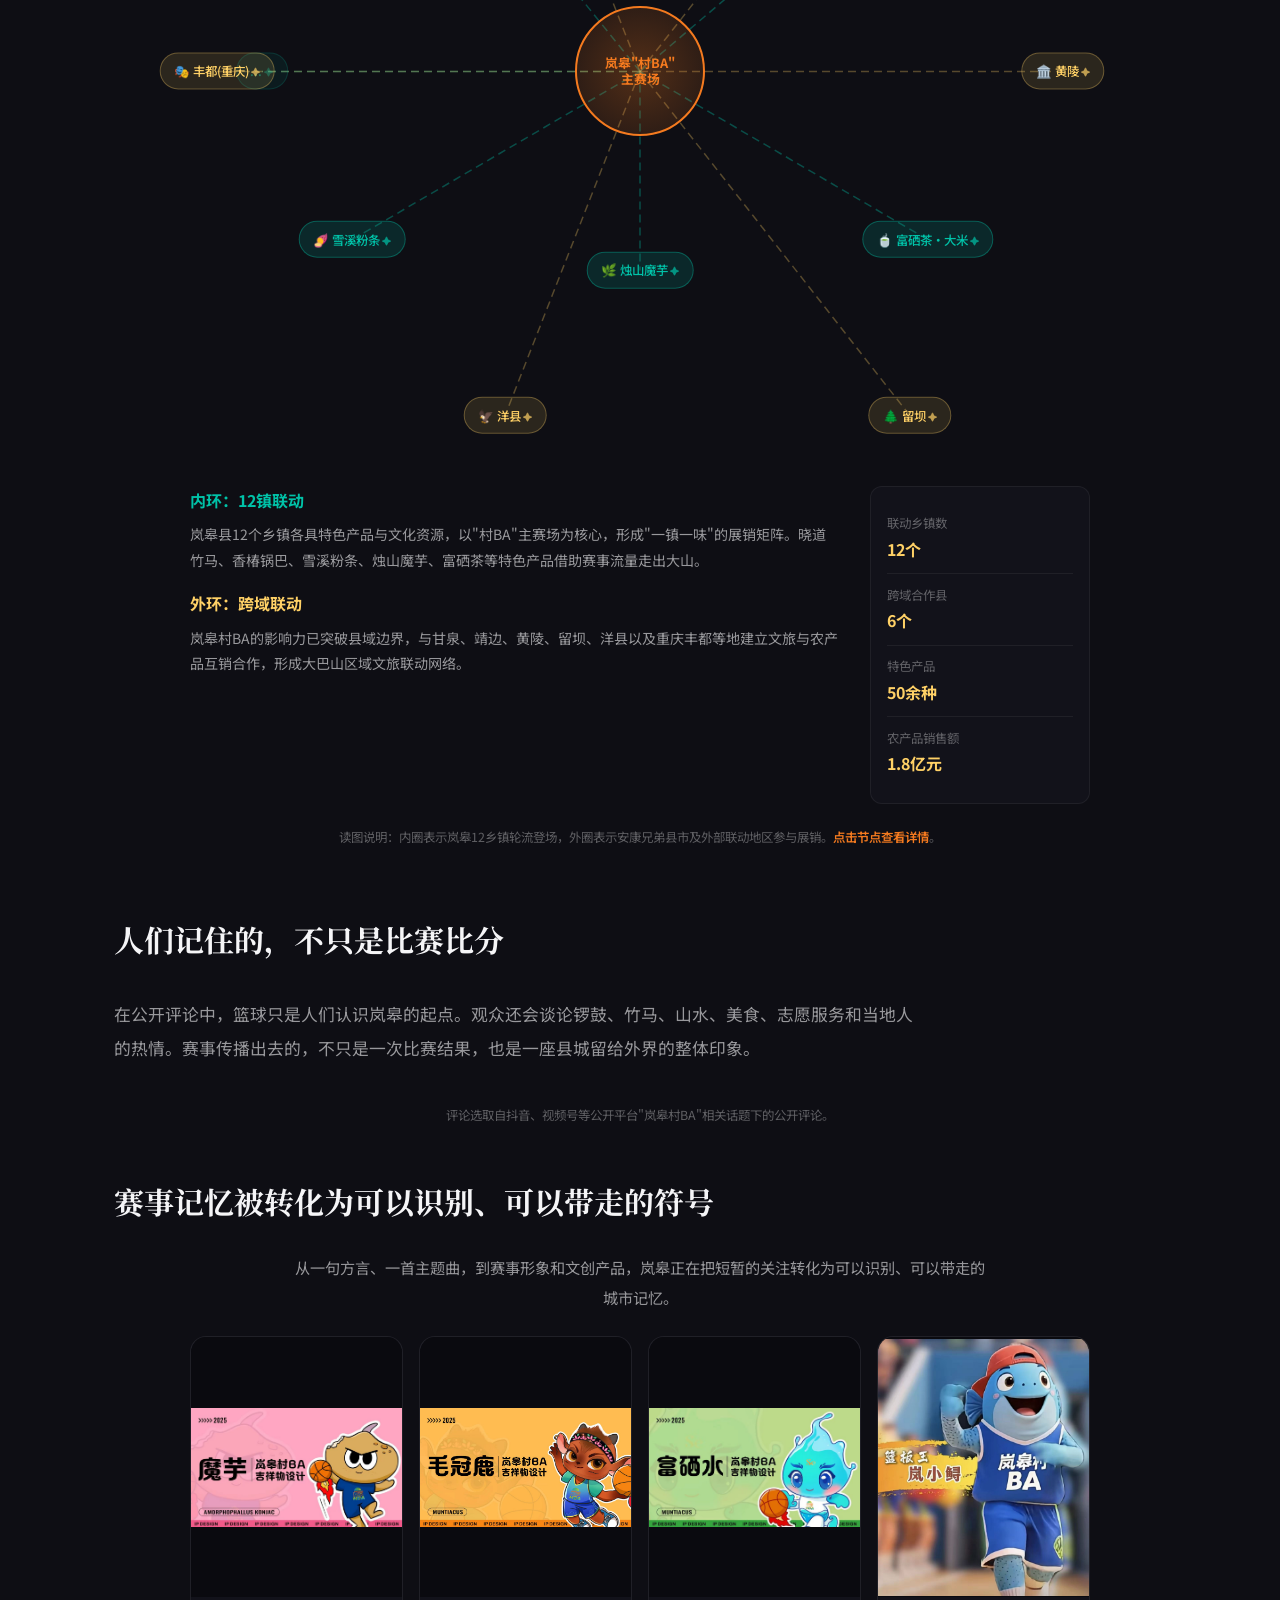
==== commit 690b3ea8: "data: 全部数据来源修正+案例重写+IP合并+删除清单" ====
--- a/pages/self-contained.html
+++ b/pages/self-contained.html
@@ -49,6 +49,9 @@
     /* ============ VIDEO ============ */
     .section-video { border-radius: 16px; background: #000; }
     .section-video + .video-caption { text-align: center; font-size: 0.85rem; color: var(--surface-text-muted); margin-top: 0.8rem; }
+    .src-note { font-size: 0.78rem; color: #888; line-height: 1.6; margin-top: 0.4rem; word-break: break-all; }
+    .src-note a { color: #888; text-decoration: underline; }
+    .src-note a:hover { color: #ccc; }
 
     /* ============ BORROW CARDS (EXPANDABLE) ============ */
     .borrow-card { background: var(--surface-card); border: 1px solid var(--surface-border); border-radius: 16px; padding: 1.5rem; cursor: pointer; transition: all 0.3s ease; position: relative; overflow: hidden; }
@@ -247,7 +250,8 @@
         <h2 style="font-family:var(--font-display); font-size:clamp(28px,4vw,44px); font-weight:700; color:var(--surface-text); margin-bottom:2.5rem; font-style:normal;">夜幕落下，球场先亮了起来</h2>
         <div class="hero-text">
             <p>夜幕降临，球场灯光照亮秦巴山区的夏夜。终场哨声已经吹响，看台上的欢呼却迟迟没有散去。球迷涌向夜市，烧烤摊升起烟火，魔芋凉皮、神仙豆腐、富硒茶摊位前排起长队；巴山民歌再次响起，游客举着手机记录眼前的热闹，孩子抱着篮球在人群里穿梭。</p>
-            <p>如果不是亲眼来到这里，很难相信，这样的热闹发生在一座总人口约16.5万的秦巴山区小县城。</p>
+            <p>如果不是亲眼来到这里，很难相信，这样的热闹发生在一座总人口约16.5万人的秦巴山区县城。</p>
+            <p class="src-note">数据来源：岚皋县人民政府，《硒旺岚皋·商机无限》，2024年11月22日。</p>
             <p>人们从不同方向赶来。有人带着孩子，有人结伴自驾，有人从外省专程抵达。他们在这个夏夜共同做了一件事：走进一座球场，为一场属于普通人的比赛欢呼。</p>
         </div>
         <div class="hero-emphasis">答案，就藏在陕西岚皋"村BA"的故事里。</div>
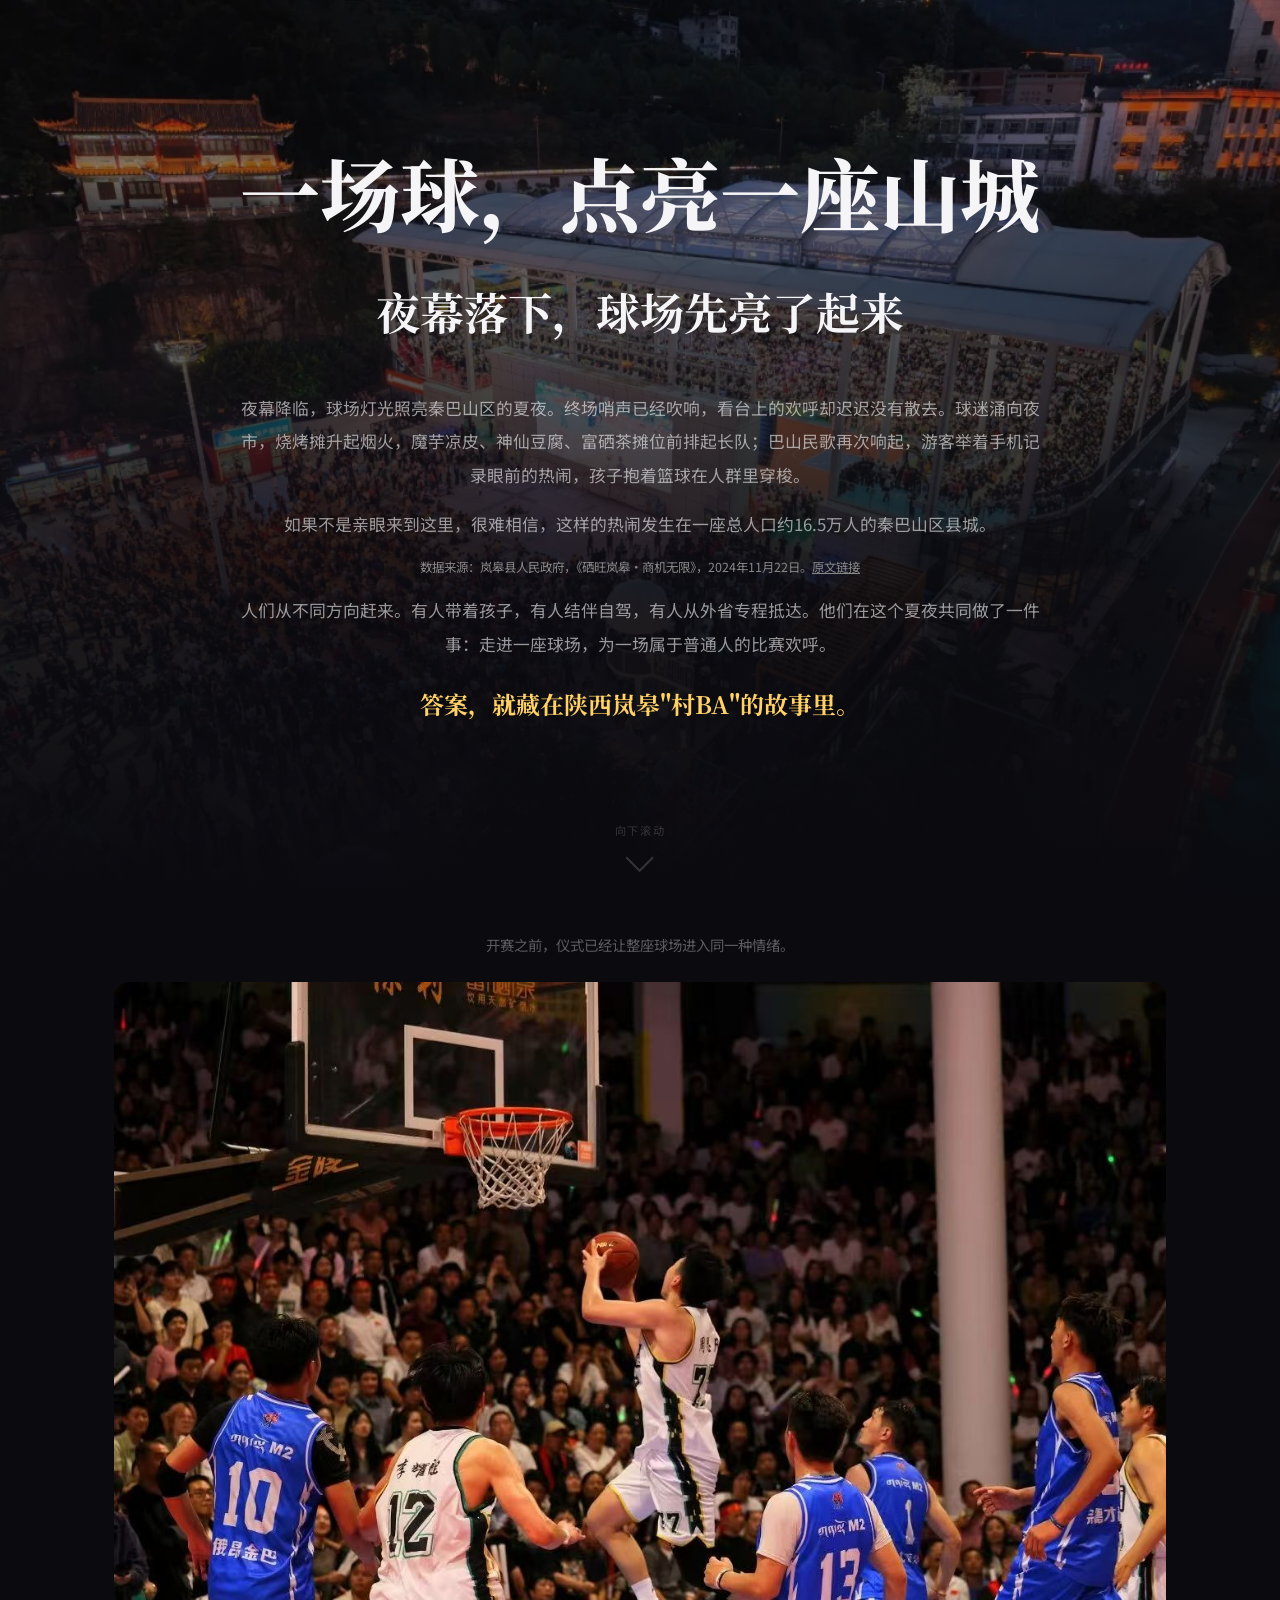
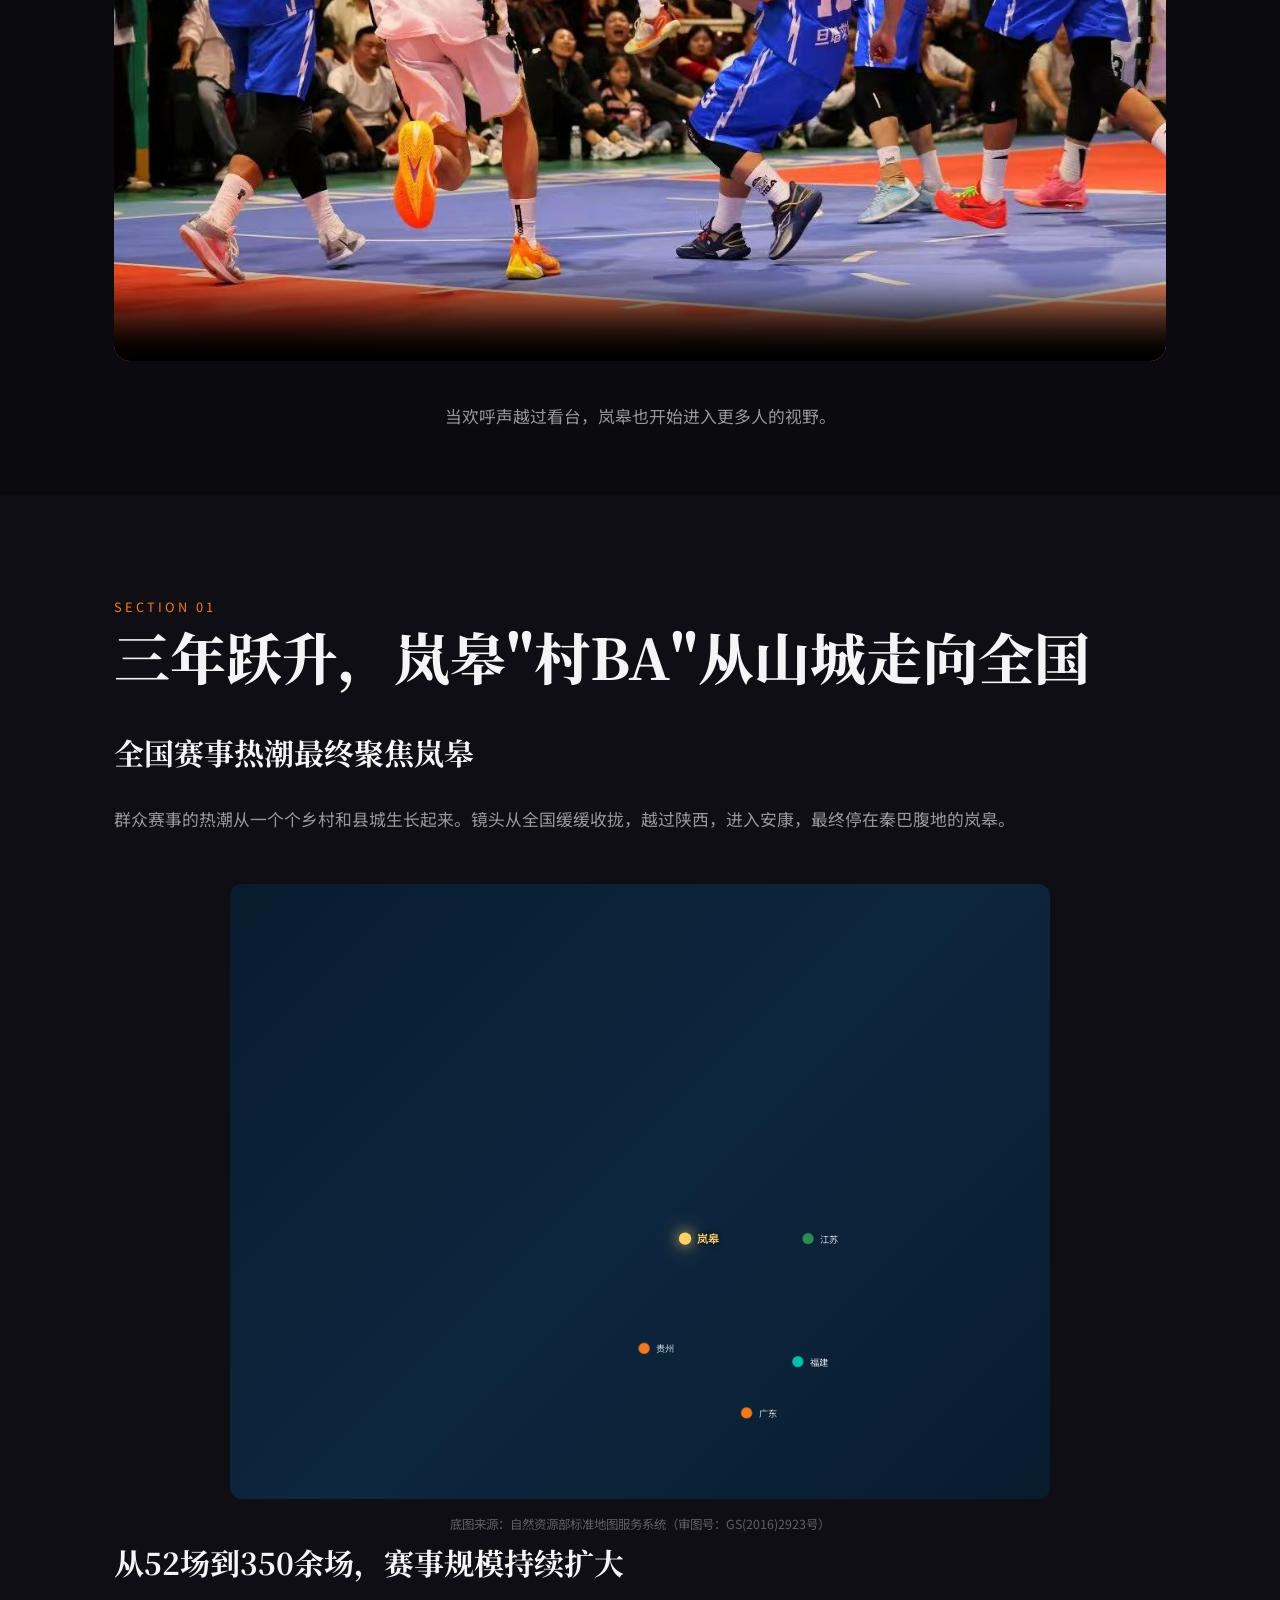
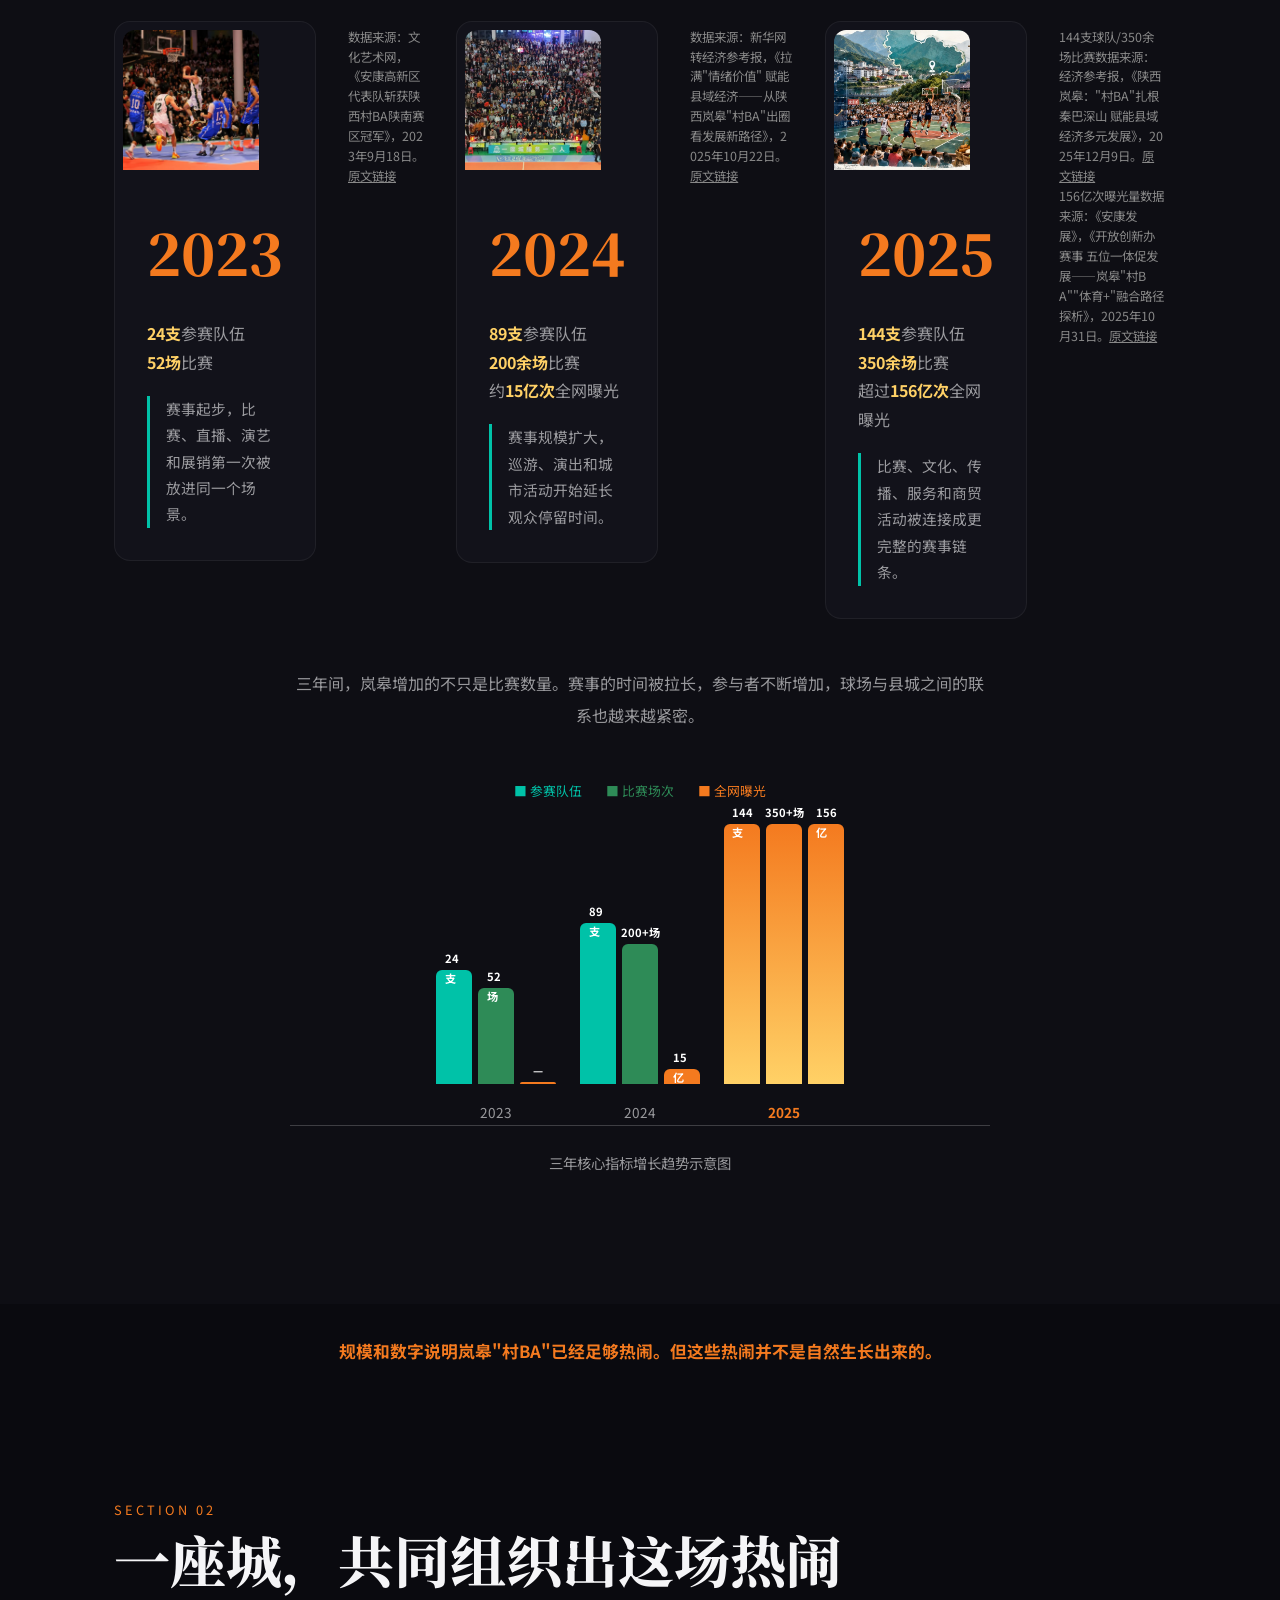
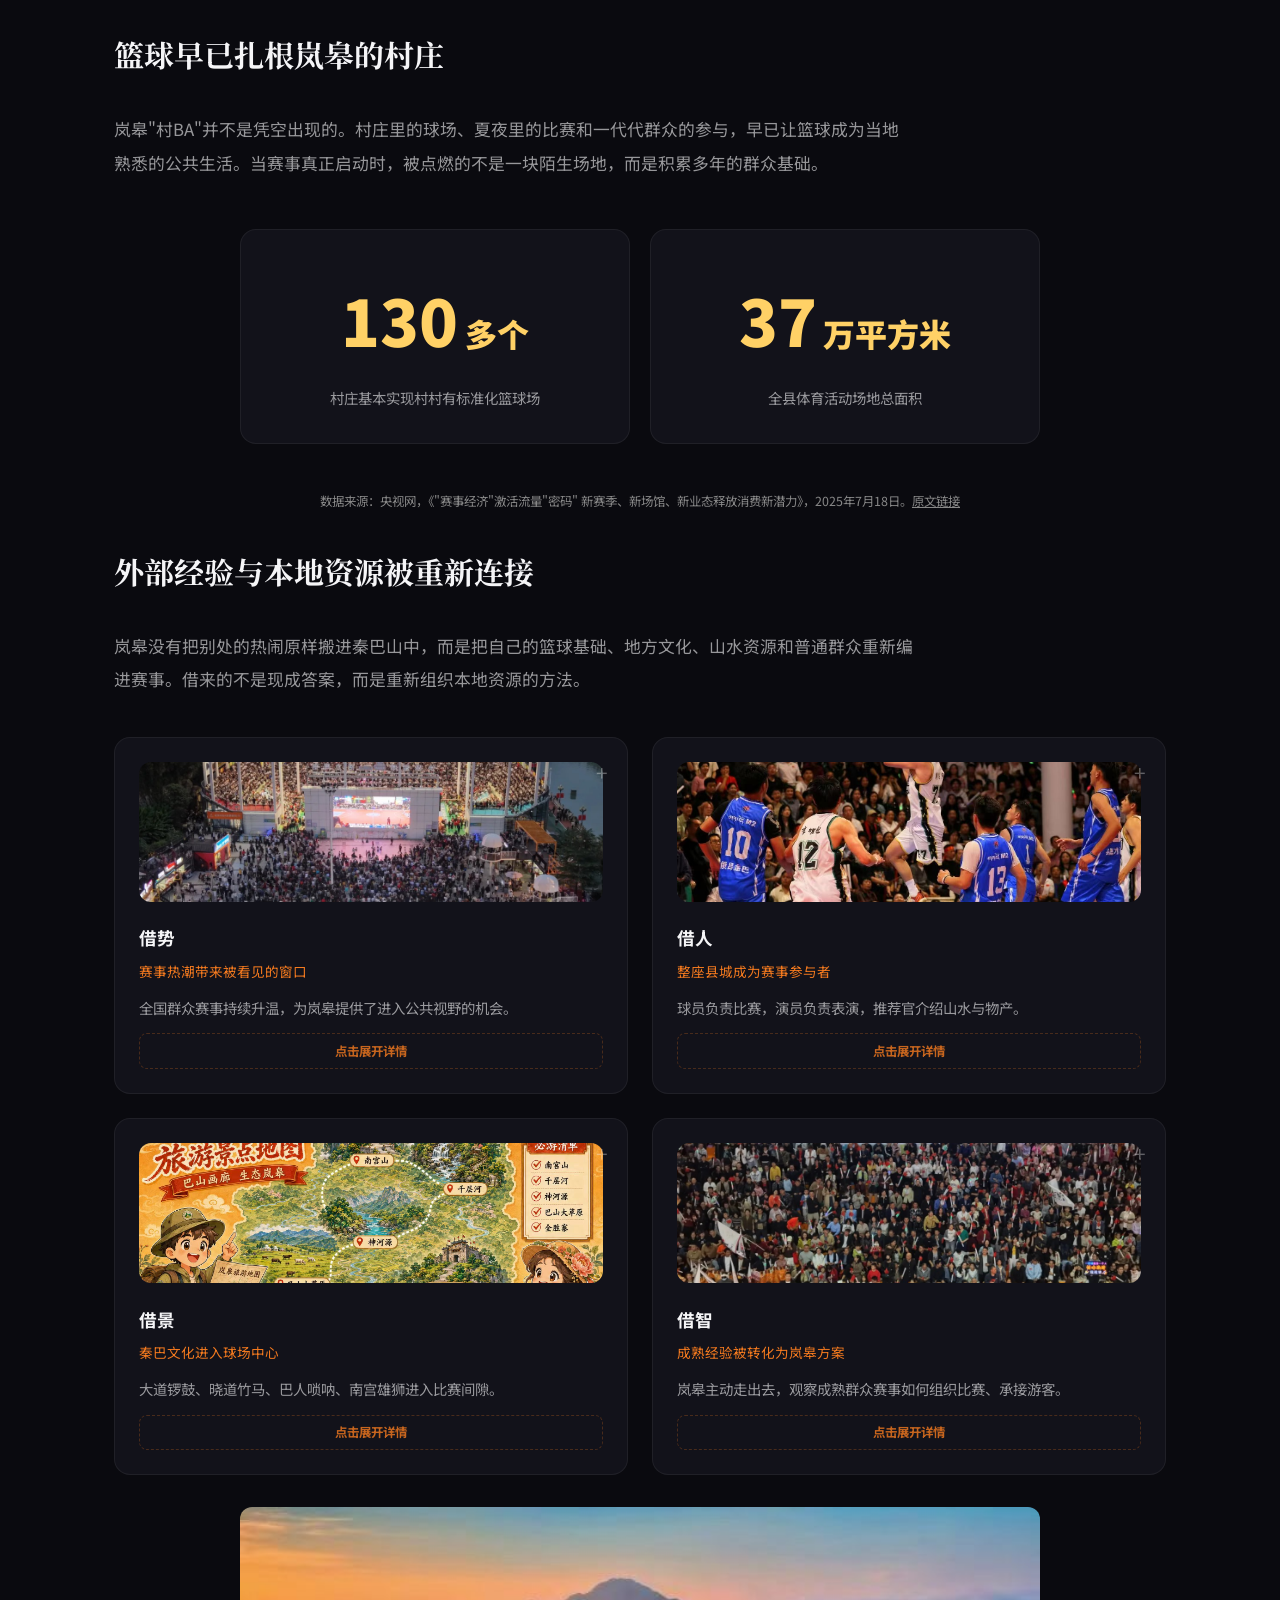
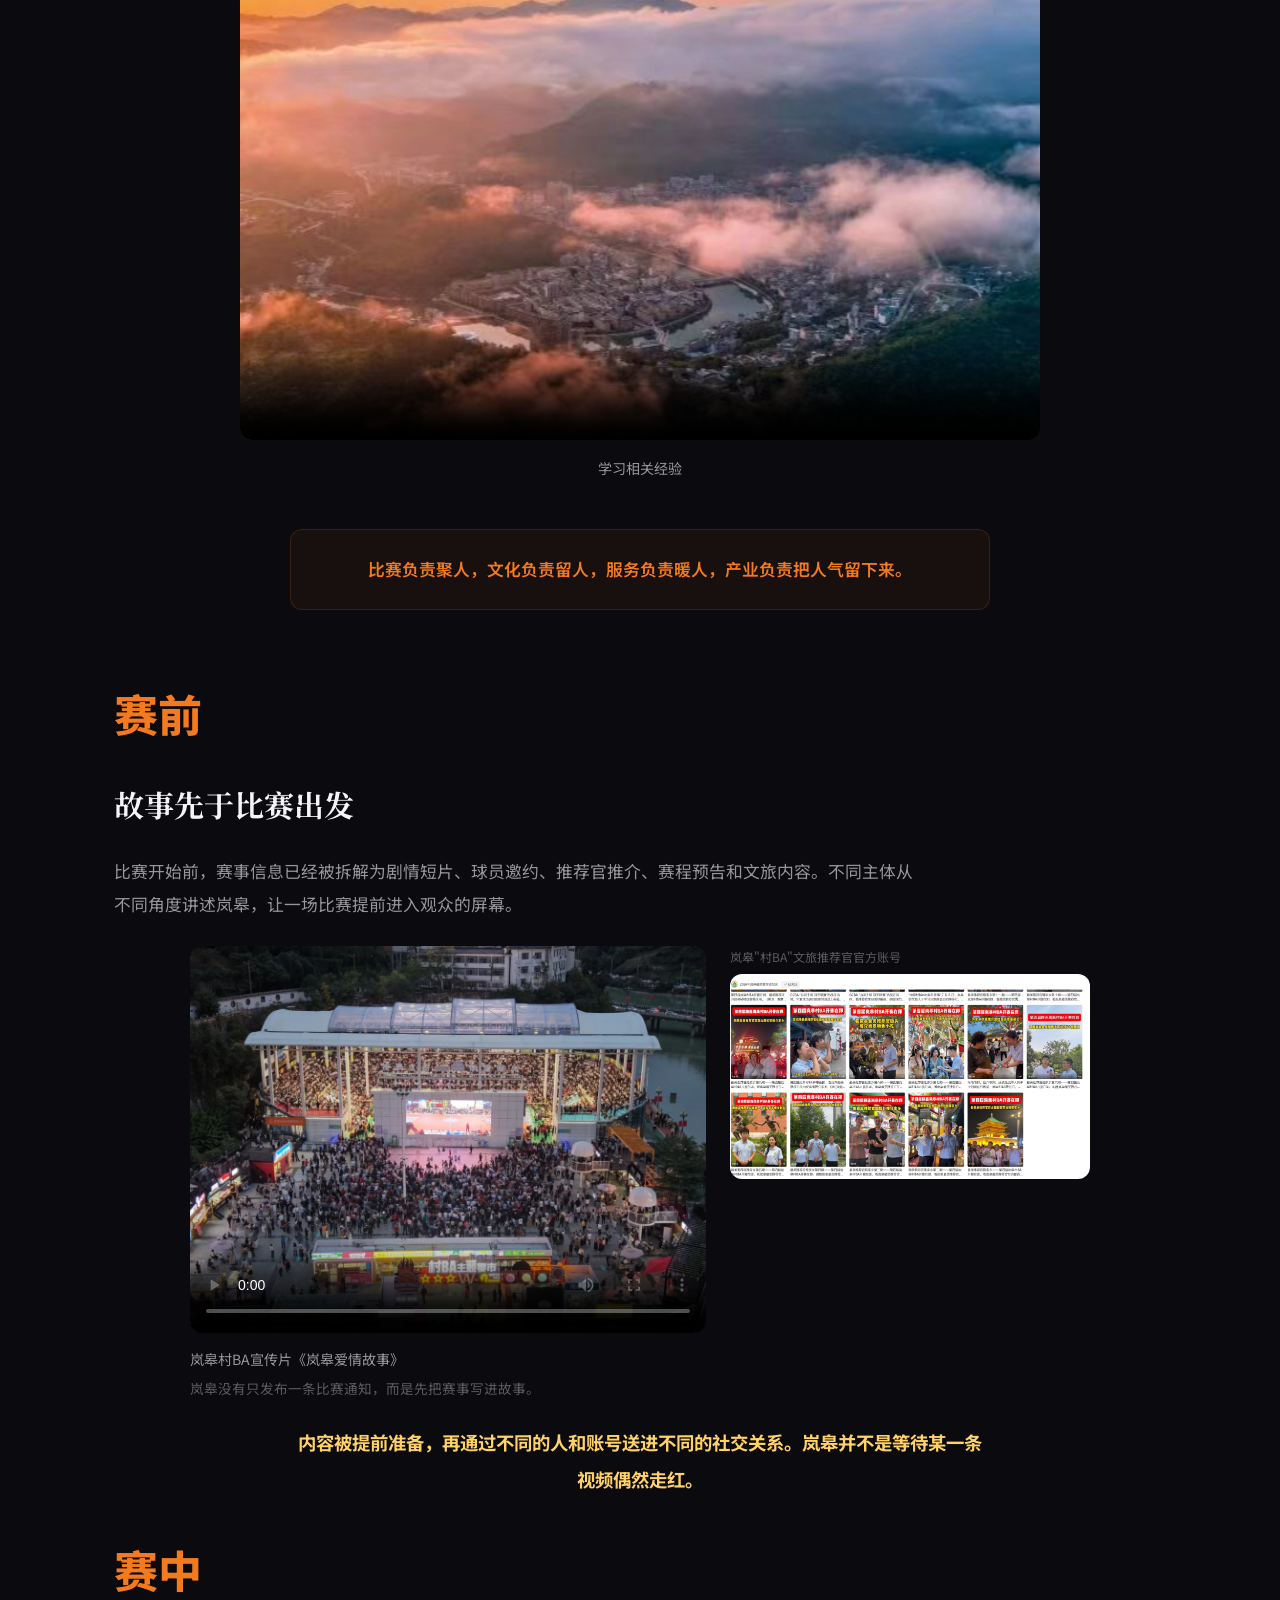
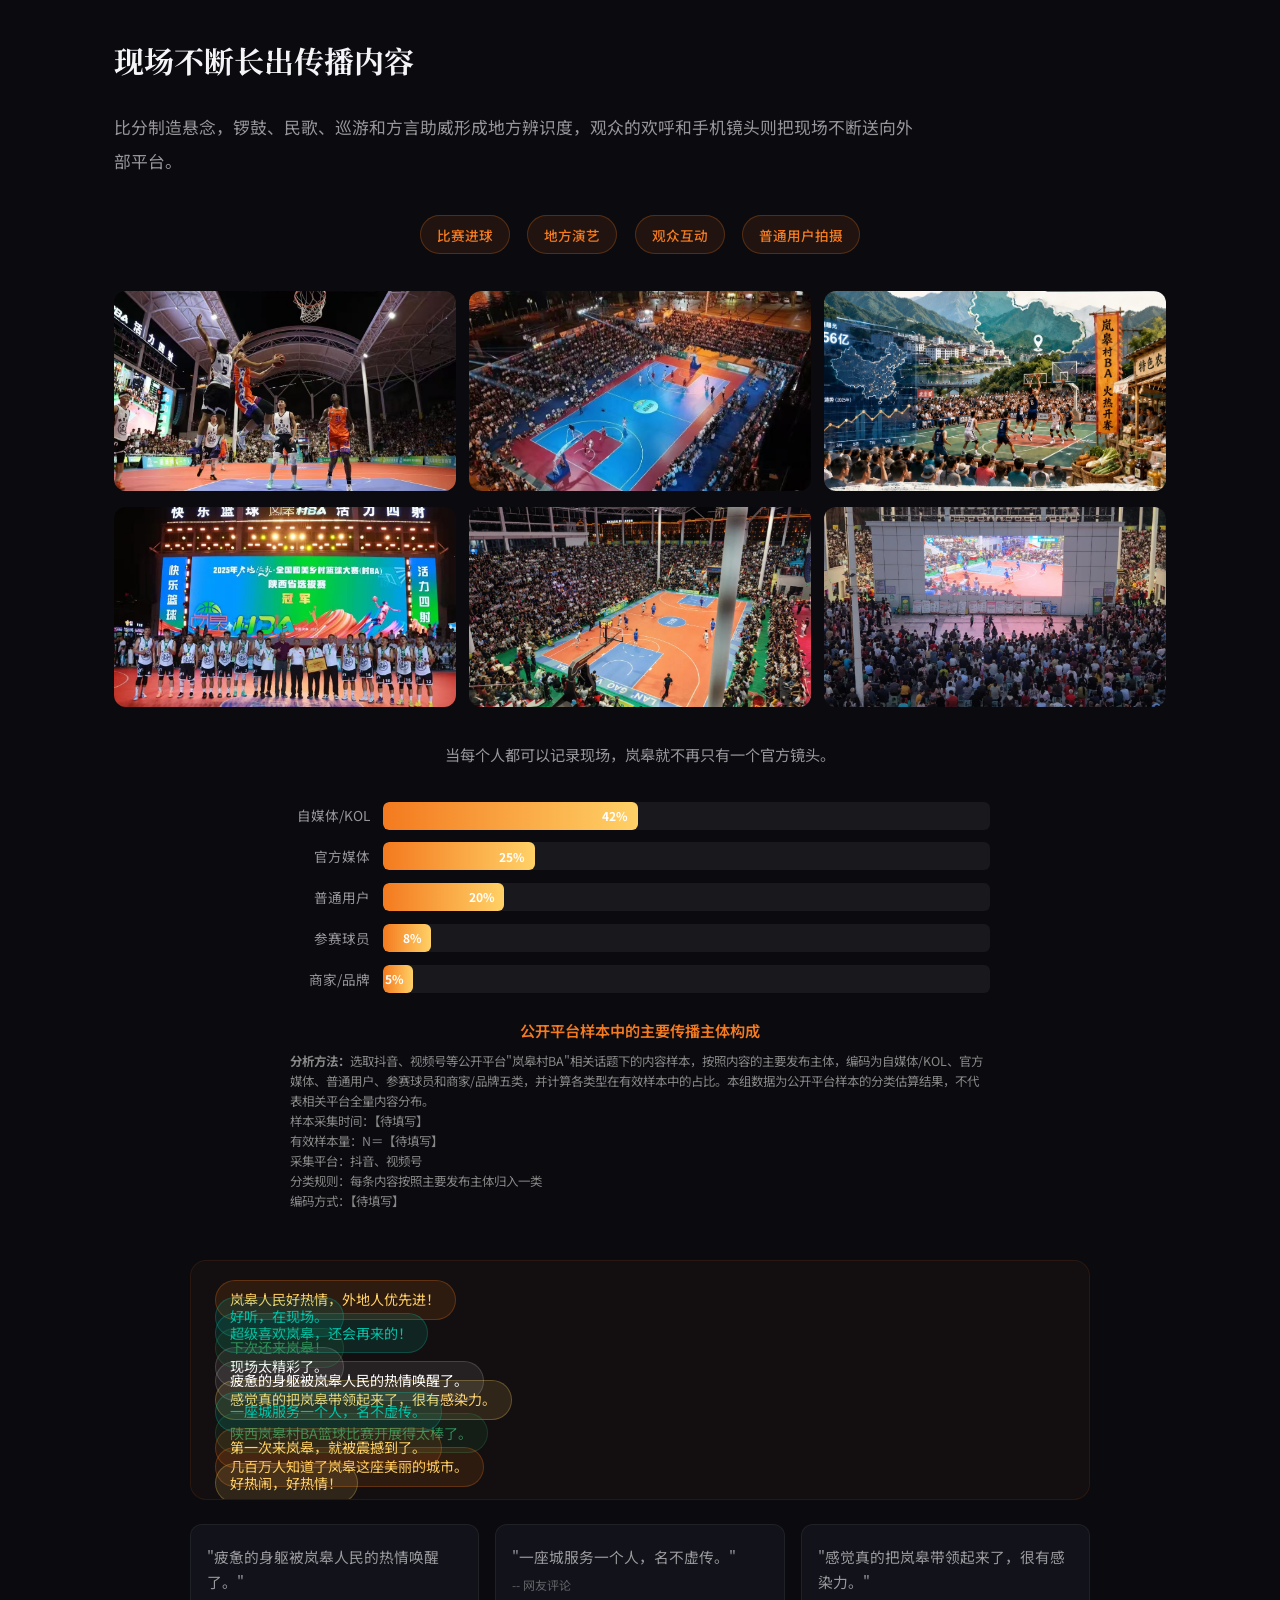
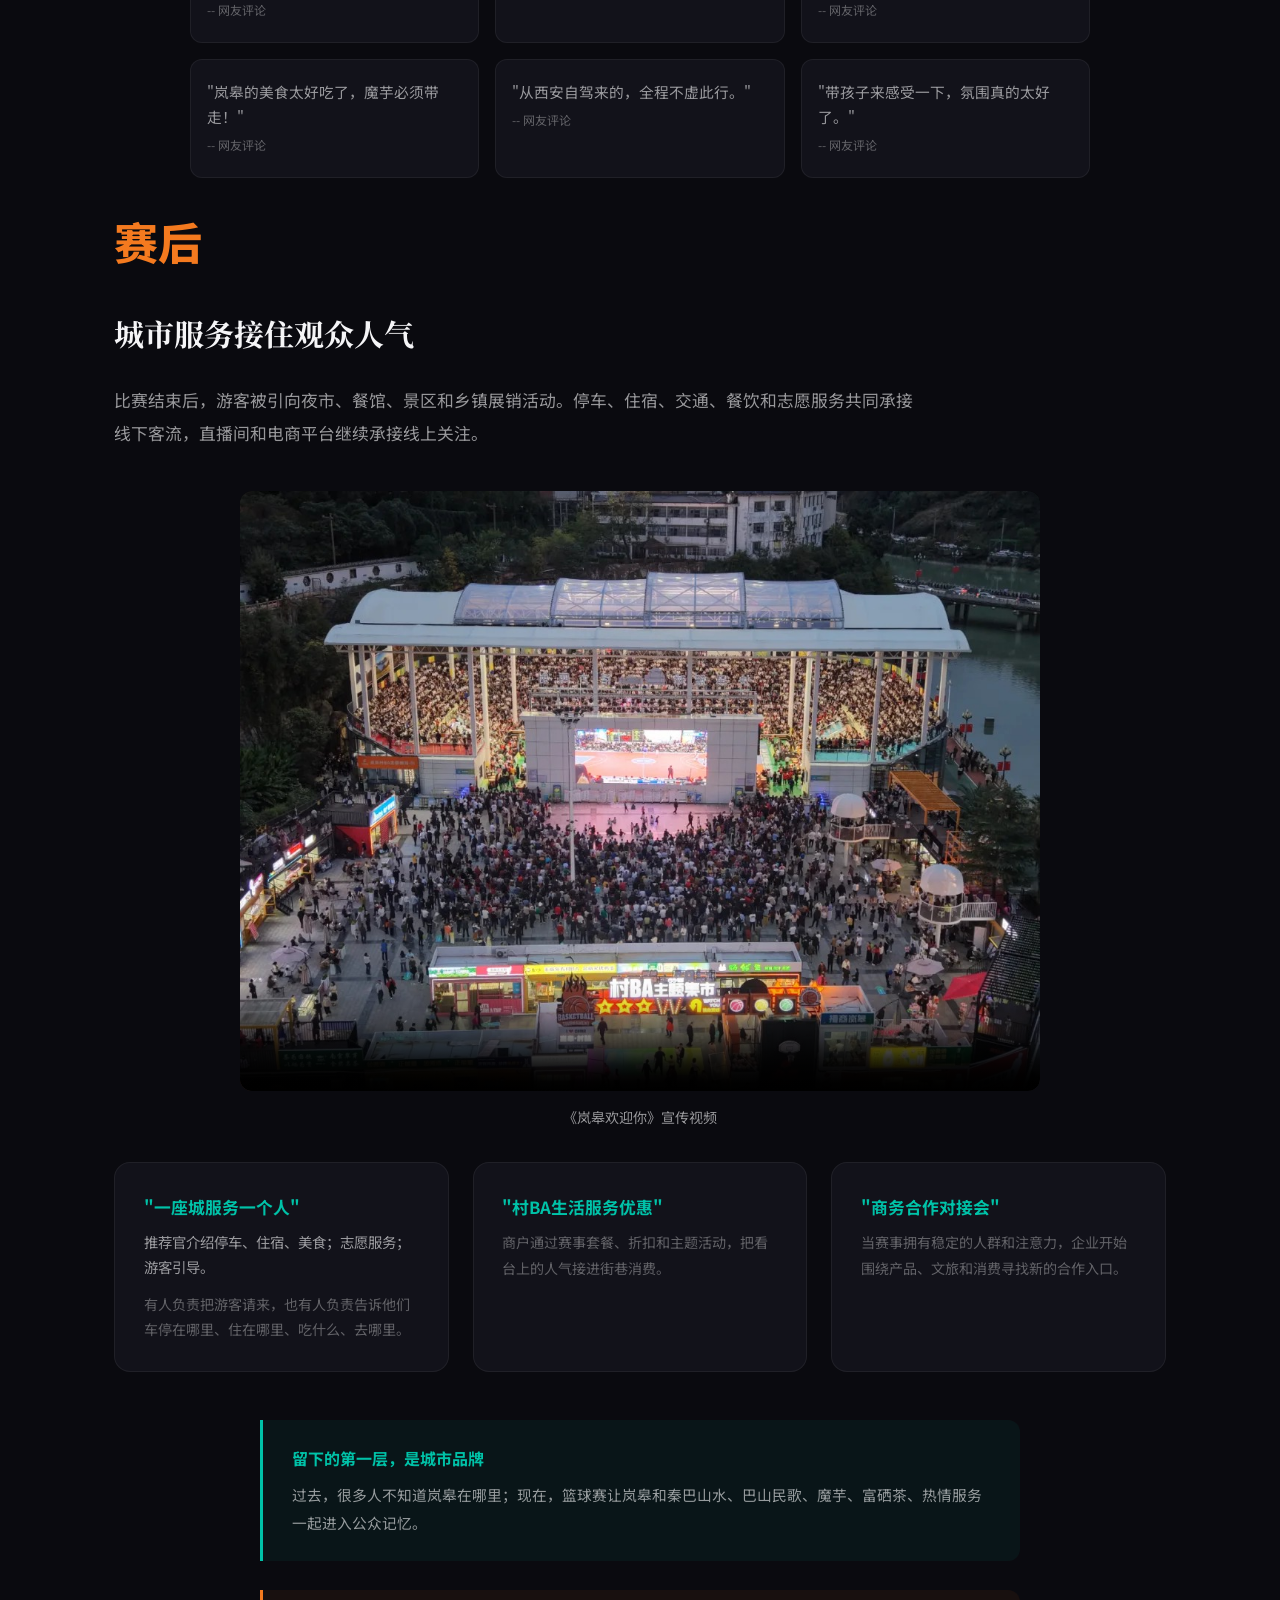
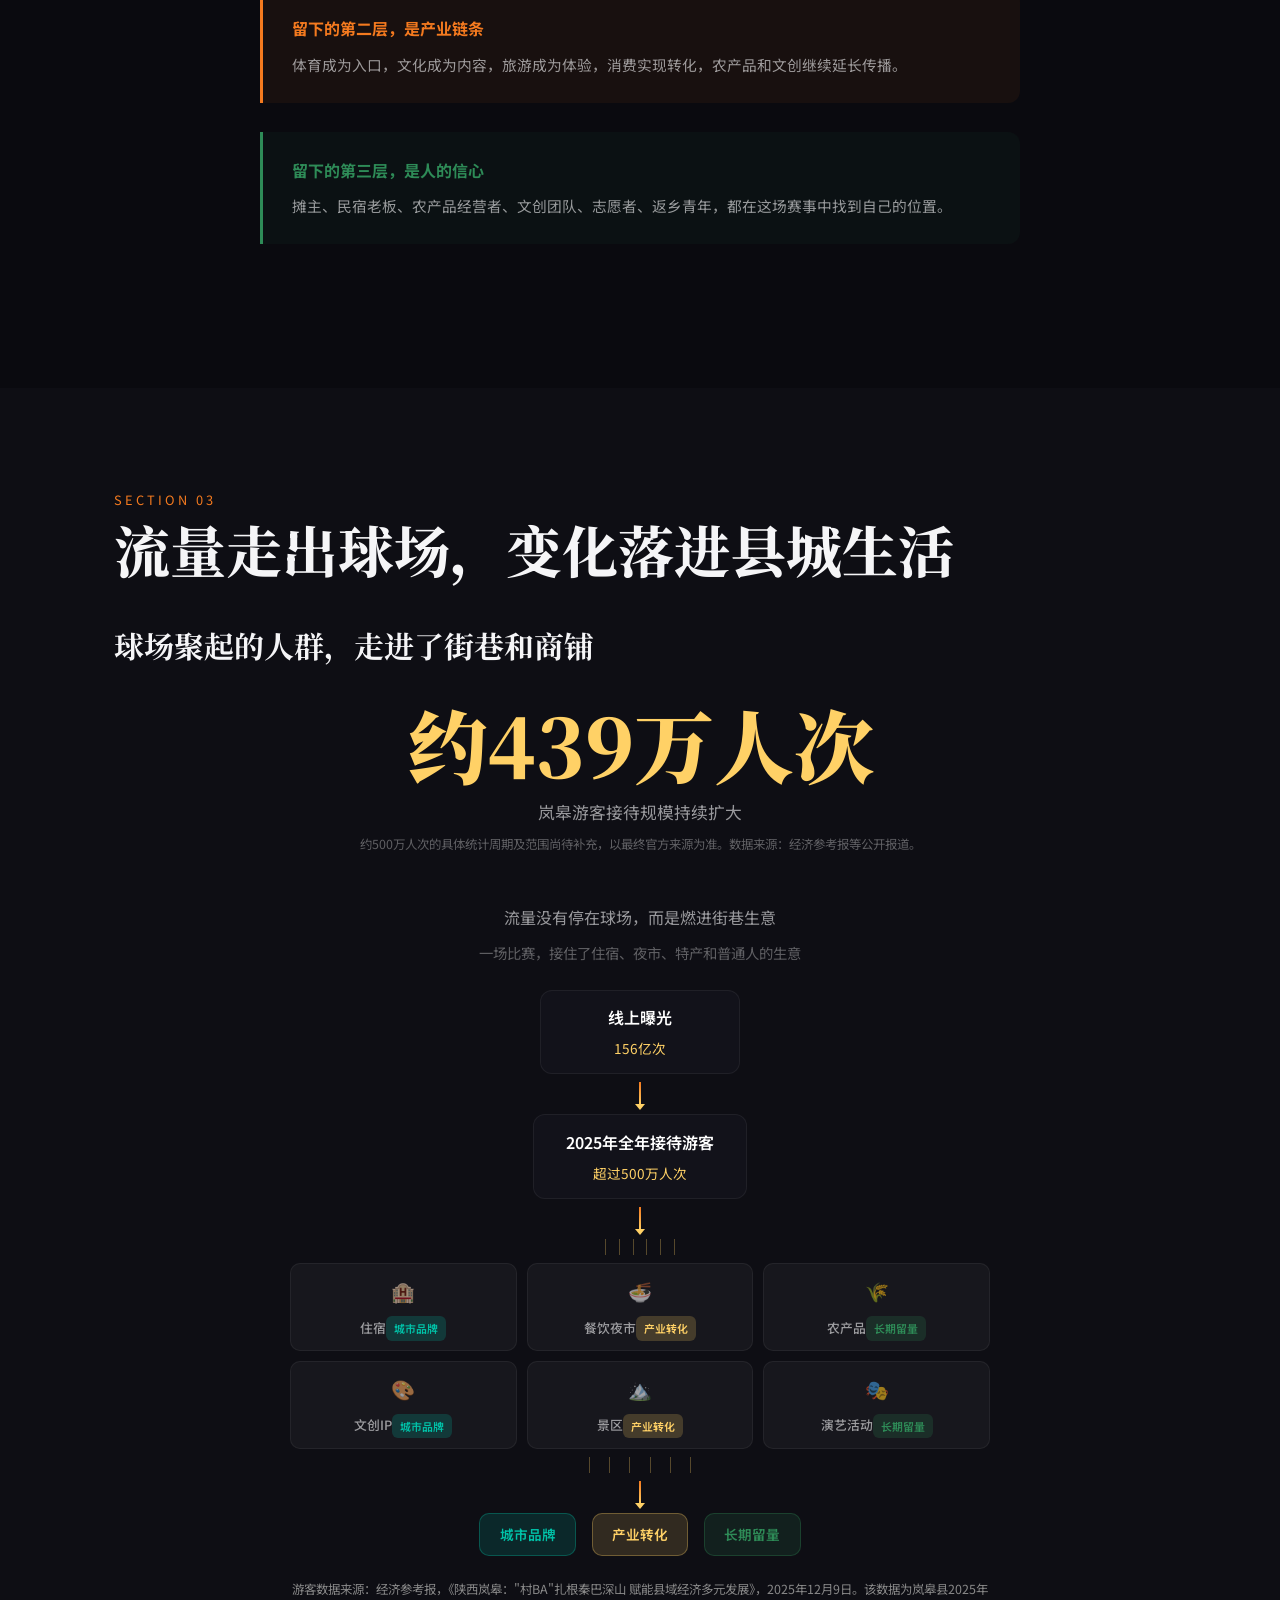
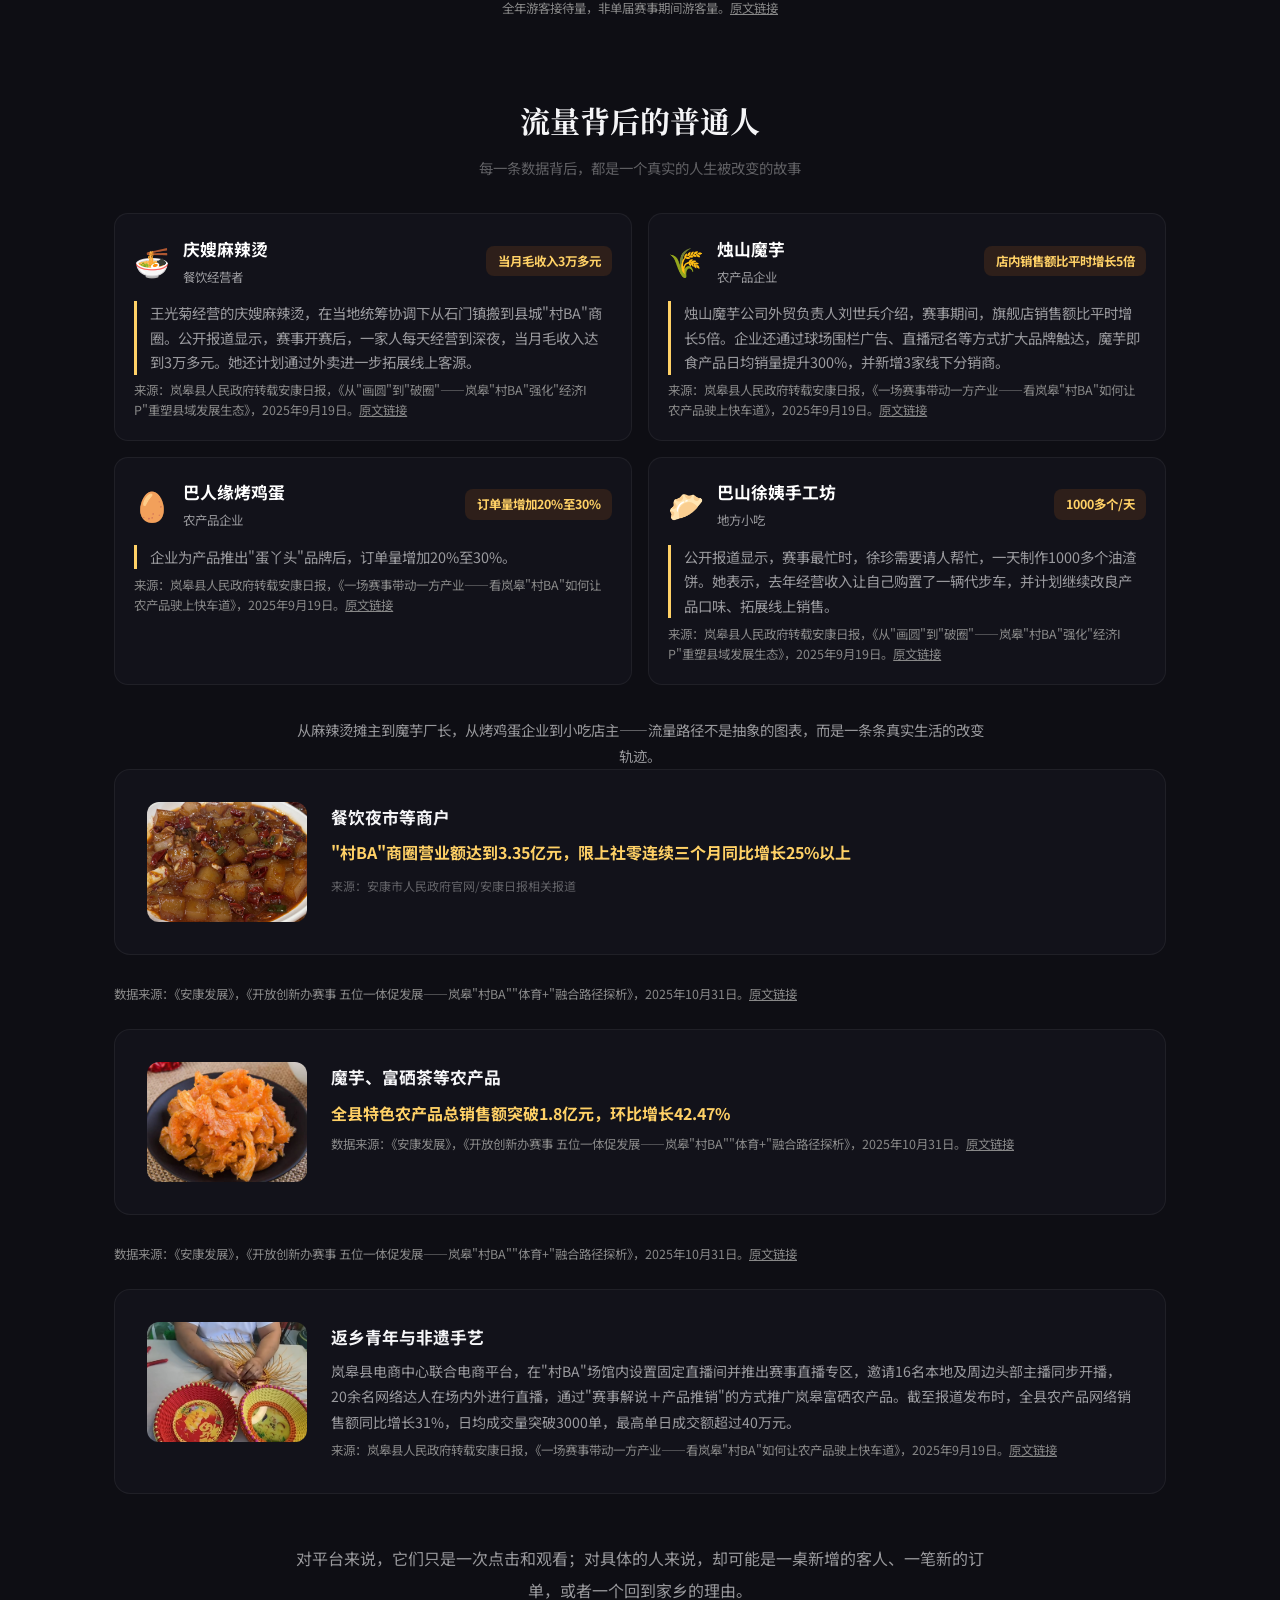
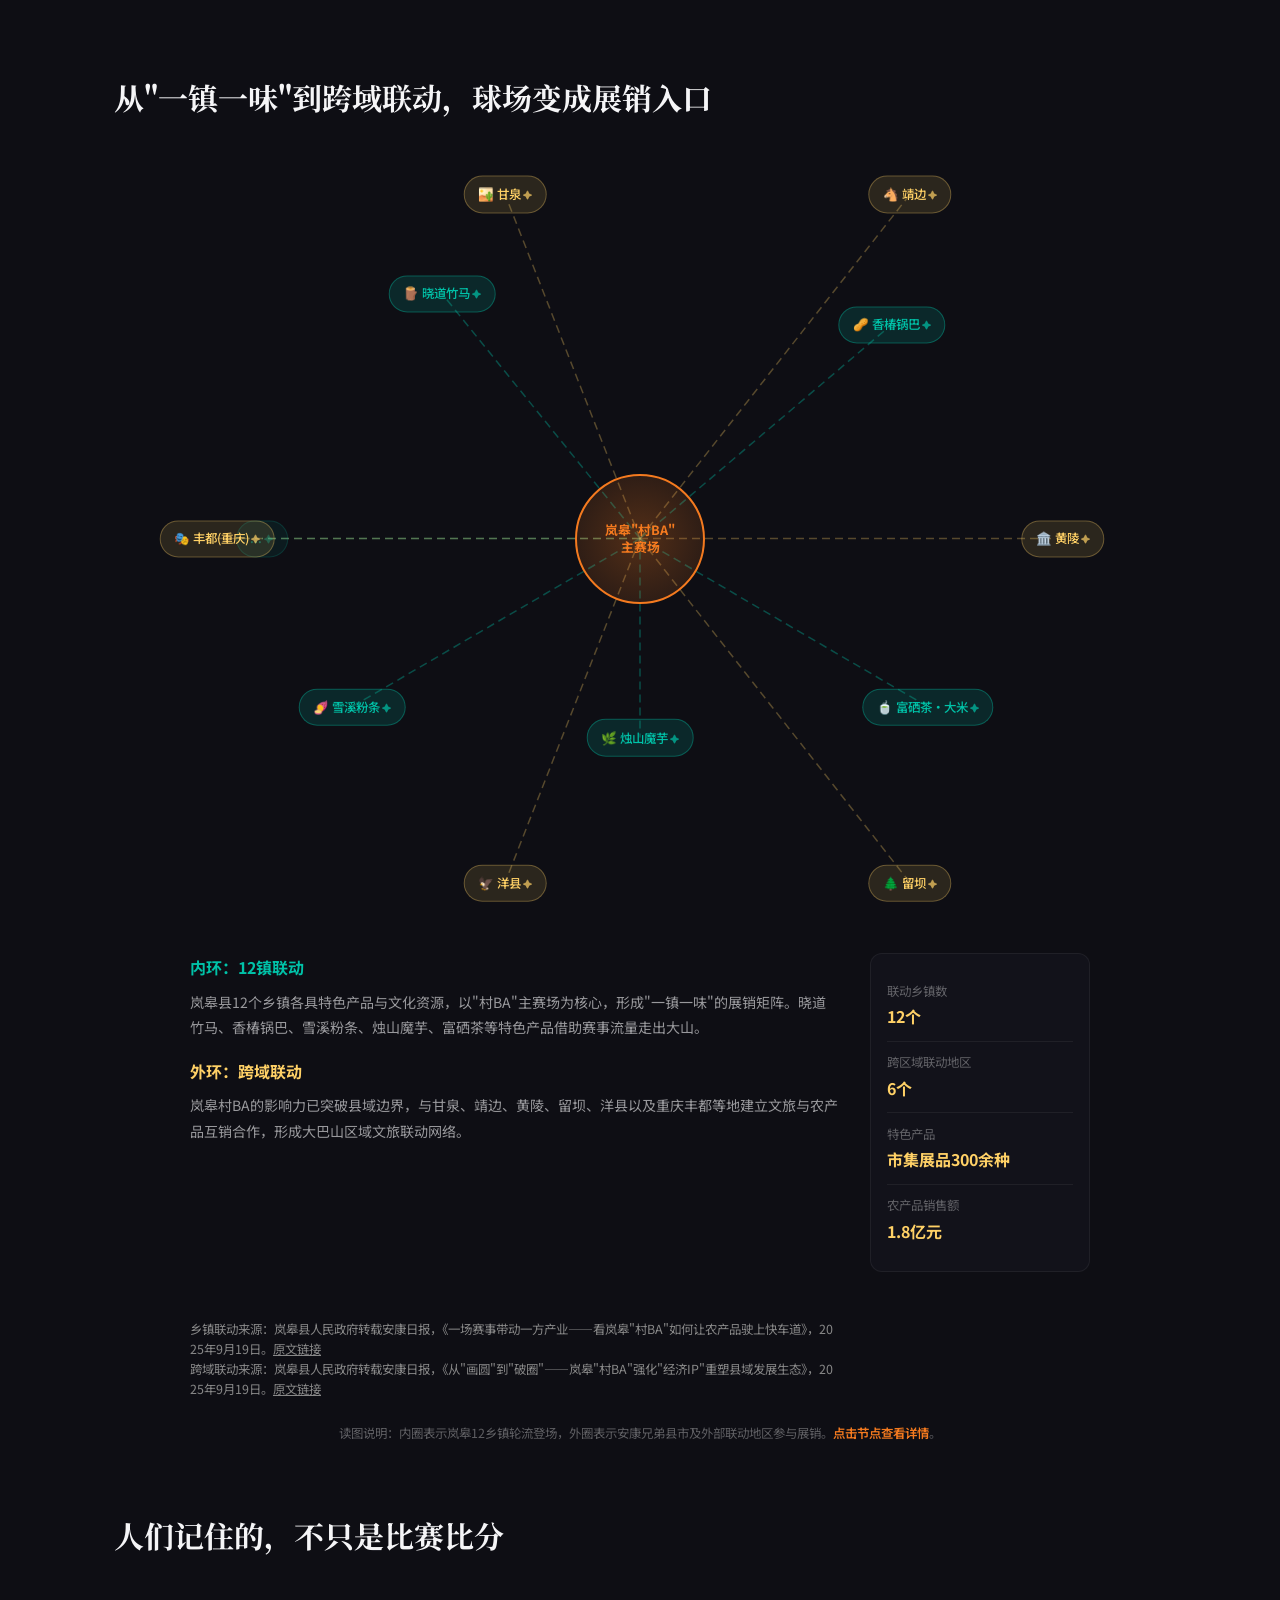
==== commit 983195a6: "data: 全部数据来源修正+案例重写+IP合并+删除清单+页尾参考列表" ====
--- a/pages/self-contained.html
+++ b/pages/self-contained.html
@@ -251,7 +251,7 @@
         <div class="hero-text">
             <p>夜幕降临，球场灯光照亮秦巴山区的夏夜。终场哨声已经吹响，看台上的欢呼却迟迟没有散去。球迷涌向夜市，烧烤摊升起烟火，魔芋凉皮、神仙豆腐、富硒茶摊位前排起长队；巴山民歌再次响起，游客举着手机记录眼前的热闹，孩子抱着篮球在人群里穿梭。</p>
             <p>如果不是亲眼来到这里，很难相信，这样的热闹发生在一座总人口约16.5万人的秦巴山区县城。</p>
-            <p class="src-note">数据来源：岚皋县人民政府，《硒旺岚皋·商机无限》，2024年11月22日。</p>
+            <p class="src-note">数据来源：岚皋县人民政府，《硒旺岚皋·商机无限》，2024年11月22日。<a href="https://www.langao.gov.cn/Content-2771977.html" target="_blank">原文链接</a></p>
             <p>人们从不同方向赶来。有人带着孩子，有人结伴自驾，有人从外省专程抵达。他们在这个夏夜共同做了一件事：走进一座球场，为一场属于普通人的比赛欢呼。</p>
         </div>
         <div class="hero-emphasis">答案，就藏在陕西岚皋"村BA"的故事里。</div>
@@ -342,6 +342,7 @@
                 </div>
                 <div class="year-judgment">赛事起步，比赛、直播、演艺和展销第一次被放进同一个场景。</div>
             </div>
+            <p class="src-note">数据来源：文化艺术网，《安康高新区代表队斩获陕西村BA陕南赛区冠军》，2023年9月18日。<a href="https://www.whysw.org/m/view.php?aid=89808" target="_blank">原文链接</a></p>
             <div class="year-card reveal">
                 <img src="assets/photos/audience-seats.jpg" alt="2024年赛事" style="width:100%; height:140px; object-fit:cover; border-radius:12px 12px 0 0; margin:-1.5rem -1.5rem 1.5rem;">
                 <div class="year-num">2024</div>
@@ -352,6 +353,7 @@
                 </div>
                 <div class="year-judgment">赛事规模扩大，巡游、演出和城市活动开始延长观众停留时间。</div>
             </div>
+            <p class="src-note">数据来源：新华网转经济参考报，《拉满"情绪价值" 赋能县域经济——从陕西岚皋"村BA"出圈看发展新路径》，2025年10月22日。<a href="https://www.news.cn/fortune/20251022/1cbb44ae4dfb45199bfd12c9c3b5c220/c.html" target="_blank">原文链接</a></p>
             <div class="year-card reveal">
                 <img src="assets/photos/live-3.jpg" alt="2025年赛事" style="width:100%; height:140px; object-fit:cover; border-radius:12px 12px 0 0; margin:-1.5rem -1.5rem 1.5rem;">
                 <div class="year-num">2025</div>
@@ -362,6 +364,7 @@
                 </div>
                 <div class="year-judgment">比赛、文化、传播、服务和商贸活动被连接成更完整的赛事链条。</div>
             </div>
+            <p class="src-note">144支球队/350余场比赛数据来源：经济参考报，《陕西岚皋："村BA"扎根秦巴深山 赋能县域经济多元发展》，2025年12月9日。<a href="https://jjckb.xinhuanet.com/20251209/17b31e476a9243edb9c9c049fd0c57a9/c.html" target="_blank">原文链接</a><br>156亿次曝光量数据来源：《安康发展》，《开放创新办赛事 五位一体促发展——岚皋"村BA""体育+"融合路径探析》，2025年10月31日。<a href="https://www.ankang.gov.cn/Content-2870928.html" target="_blank">原文链接</a></p>
         </div>
 
         <div class="reveal" style="max-width:700px; margin:0 auto 3rem;">
@@ -404,7 +407,7 @@
             <p style="text-align:center; color:var(--surface-text-secondary); font-size:0.9rem; margin-top:1.5rem;">三年核心指标增长趋势示意图</p>
         </div>
 
-        <p class="reveal footnote" style="text-align:center; margin-top:1.5rem;">数据来源：安康融媒、新华网、国家体育总局官网等</p>
+
     </div>
 </section>
 
@@ -439,6 +442,7 @@
                 <div class="stat-label">全县体育活动场地总面积</div>
             </div>
         </div>
+        <p class="src-note reveal" style="text-align:center; max-width:800px; margin:0 auto 2rem;">数据来源：央视网，《"赛事经济"激活流量"密码" 新赛季、新场馆、新业态释放消费新潜力》，2025年7月18日。<a href="https://news.cctv.com/2025/07/18/ARTI5r70rvF97jTv464fuzsS250718.shtml" target="_blank">原文链接</a></p>
 
         <!-- 第二部分：四"借" -->
         <div class="reveal" style="margin-bottom:2rem;">
@@ -596,7 +600,8 @@
             </div>
         </div>
         <div class="reveal" style="max-width:700px; margin:0 auto 3rem; text-align:center;">
-            <p style="font-size:1rem; color:var(--color-primary); font-weight:600; margin-top:0.5rem;">许多人的镜头，共同拼出了岚皋被看见的路径。</p>
+            <p style="font-size:0.95rem; color:var(--color-primary); font-weight:600;">公开平台样本中的主要传播主体构成</p>
+            <p class="src-note" style="text-align:left; max-width:700px; margin:0.5rem auto 0;"><strong>分析方法：</strong>选取抖音、视频号等公开平台"岚皋村BA"相关话题下的内容样本，按照内容的主要发布主体，编码为自媒体/KOL、官方媒体、普通用户、参赛球员和商家/品牌五类，并计算各类型在有效样本中的占比。本组数据为公开平台样本的分类估算结果，不代表相关平台全量内容分布。<br>样本采集时间：【待填写】<br>有效样本量：N＝【待填写】<br>采集平台：抖音、视频号<br>分类规则：每条内容按照主要发布主体归入一类<br>编码方式：【待填写】</p>
         </div>
 
         <!-- 弹幕词云 — VOICES 引用卡设计 -->
@@ -794,8 +799,8 @@
             </div>
             <div class="sankey-arrow"></div>
             <div class="sankey-node">
-                <div class="node-label">游客到访</div>
-                <div class="node-value">500万人次</div>
+                <div class="node-label">2025年全年接待游客</div>
+                <div class="node-value">超过500万人次</div>
             </div>
             <div class="sankey-arrow"></div>
             <div class="sankey-fanout"><div class="fanout-line"></div><div class="fanout-line"></div><div class="fanout-line"></div><div class="fanout-line"></div><div class="fanout-line"></div><div class="fanout-line"></div></div>
@@ -815,6 +820,7 @@
                 <div class="sankey-outcome outcome-retention">长期留量</div>
             </div>
         </div>
+        <p class="src-note reveal" style="text-align:center; max-width:700px; margin:0 auto 1.5rem;">游客数据来源：经济参考报，《陕西岚皋："村BA"扎根秦巴深山 赋能县域经济多元发展》，2025年12月9日。该数据为岚皋县2025年全年游客接待量，非单届赛事期间游客量。<a href="https://jjckb.xinhuanet.com/20251209/17b31e476a9243edb9c9c049fd0c57a9/c.html" target="_blank">原文链接</a></p>
 
         <!-- 漏斗详情面板 -->
         <div class="sankey-detail" id="sankeyDetail">
@@ -831,41 +837,41 @@
                 <div class="character-card">
                     <div class="card-header">
                         <span class="card-icon">🍜</span>
-                        <div><div class="card-name">庆嫂麻辣烫</div><div class="card-type">餐饮</div></div>
-                        <div class="card-stat">3000碗/天</div>
+                        <div><div class="card-name">庆嫂麻辣烫</div><div class="card-type">餐饮经营者</div></div>
+                        <div class="card-stat">当月毛收入3万多元</div>
                     </div>
-                    <div class="card-quote">"以前在镇上，一天卖几十碗就不错了。现在比赛一来，排队能排到街对面。"</div>
-                    <div class="char-detail">王光菊，人称"庆嫂"，从石门镇搬到县城商圈经营麻辣烫摊位。赛事期间，一碗麻辣烫15元，小摊一天能卖出3000碗。月收入3万+，从镇上小摊到县城商圈，庆嫂的故事是岚皋普通人因赛事改变生活的缩影。</div>
+                    <div class="card-quote">王光菊经营的庆嫂麻辣烫，在当地统筹协调下从石门镇搬到县城"村BA"商圈。公开报道显示，赛事开赛后，一家人每天经营到深夜，当月毛收入达到3万多元。她还计划通过外卖进一步拓展线上客源。</div>
+                    <p class="src-note">来源：岚皋县人民政府转载安康日报，《从"画圆"到"破圈"——岚皋"村BA"强化"经济IP"重塑县域发展生态》，2025年9月19日。<a href="https://www.langao.gov.cn/Content-2855883.html" target="_blank">原文链接</a></p>
                 </div>
                 <div class="character-card">
                     <div class="card-header">
                         <span class="card-icon">🌾</span>
-                        <div><div class="card-name">烛山魔芋</div><div class="card-type">农产品</div></div>
-                        <div class="card-stat">5倍销量增长</div>
+                        <div><div class="card-name">烛山魔芋</div><div class="card-type">农产品企业</div></div>
+                        <div class="card-stat">店内销售额比平时增长5倍</div>
                     </div>
-                    <div class="card-quote">"以前我们魔芋主要走线下批发，现在通过村BA，全国都知道岚皋魔芋了。"</div>
-                    <div class="char-detail">刘世兵，烛山魔芋负责人。岚皋魔芋种植面积达16.2万亩，素有"中国魔芋之乡"美誉。村BA期间，魔芋产品销量增长5倍，日均成单突破3000单。烛山魔芋从深山特产变成全国知名品牌。</div>
+                    <div class="card-quote">烛山魔芋公司外贸负责人刘世兵介绍，赛事期间，旗舰店销售额比平时增长5倍。企业还通过球场围栏广告、直播冠名等方式扩大品牌触达，魔芋即食产品日均销量提升300%，并新增3家线下分销商。</div>
+                    <p class="src-note">来源：岚皋县人民政府转载安康日报，《一场赛事带动一方产业——看岚皋"村BA"如何让农产品驶上快车道》，2025年9月19日。<a href="https://www.langao.gov.cn/Content-2855900.html" target="_blank">原文链接</a></p>
                 </div>
                 <div class="character-card">
                     <div class="card-header">
-                        <span class="card-icon">🎨</span>
-                        <div><div class="card-name">手工藤编</div><div class="card-type">非遗传承</div></div>
-                        <div class="card-stat">订单排到3个月后</div>
+                        <span class="card-icon">🥚</span>
+                        <div><div class="card-name">巴人缘烤鸡蛋</div><div class="card-type">农产品企业</div></div>
+                        <div class="card-stat">订单量增加20%至30%</div>
                     </div>
-                    <div class="card-quote">"游客一边拍视频一边下单，藤编从柜台上的摆件变成了'爆款'。订单排到三个月后。"</div>
-                    <div class="char-detail">任师傅，手工藤编手艺人。藤编是岚皋省级非遗项目，编制的篮子、收纳盒等工艺品成为赛事热门伴手礼。30元起/件，游客一边拍视频一边下单，订单排到三个月后。非遗手艺借赛事流量找到了新的生命力。</div>
+                    <div class="card-quote">企业为产品推出"蛋丫头"品牌后，订单量增加20%至30%。</div>
+                    <p class="src-note">来源：岚皋县人民政府转载安康日报，《一场赛事带动一方产业——看岚皋"村BA"如何让农产品驶上快车道》，2025年9月19日。<a href="https://www.langao.gov.cn/Content-2855900.html" target="_blank">原文链接</a></p>
                 </div>
                 <div class="character-card">
                     <div class="card-header">
                         <span class="card-icon">🥟</span>
                         <div><div class="card-name">巴山徐姨手工坊</div><div class="card-type">地方小吃</div></div>
-                        <div class="card-stat">1000+个/天</div>
+                        <div class="card-stat">1000多个/天</div>
                     </div>
-                    <div class="card-quote">"去年挣了一辆代步车，今年目标是一楼门面房。"</div>
-                    <div class="char-detail">徐珍，巴山徐姨手工坊主理人。油炸饼5元一个，赛事期间一天能卖千余个。去年挣了一辆代步车，今年目标是一楼门面房。从路边小摊到月入过万，徐姨的故事印证了赛事经济对个体经营的拉动。</div>
-                </div>
-            </div>
-            <p class="stories-summary">从麻辣烫摊主到魔芋厂长，从手工匠人到小吃店主——流量路径不是抽象的图表，而是一条条真实生活的改变轨迹。当游客的脚步行走在岚皋的街巷中，每一笔消费都变成了普通人生活的温度。</p>
+                    <div class="card-quote">公开报道显示，赛事最忙时，徐珍需要请人帮忙，一天制作1000多个油渣饼。她表示，去年经营收入让自己购置了一辆代步车，并计划继续改良产品口味、拓展线上销售。</div>
+                    <p class="src-note">来源：岚皋县人民政府转载安康日报，《从"画圆"到"破圈"——岚皋"村BA"强化"经济IP"重塑县域发展生态》，2025年9月19日。<a href="https://www.langao.gov.cn/Content-2855883.html" target="_blank">原文链接</a></p>
+                </div>
+            </div>
+            <p class="stories-summary">从麻辣烫摊主到魔芋厂长，从烤鸡蛋企业到小吃店主——流量路径不是抽象的图表，而是一条条真实生活的改变轨迹。</p>
         </div>
 
         <!-- 三个经济案例 -->
@@ -874,23 +880,26 @@
                 <img src="assets/photos/langao-night-market.jpg" alt="岚皋夜市">
                 <div class="econ-body">
                     <h4>餐饮夜市等商户</h4>
-                    <div class="econ-data">"村BA"商圈营业额达到3.35亿元，限上社零连续三月同比增长超25%</div>
+                    <div class="econ-data">"村BA"商圈营业额达到3.35亿元，限上社零连续三个月同比增长25%以上</div>
                     <div class="econ-source">来源：安康市人民政府官网/安康日报相关报道</div>
                 </div>
             </div>
+            <p class="src-note">数据来源：《安康发展》，《开放创新办赛事 五位一体促发展——岚皋"村BA""体育+"融合路径探析》，2025年10月31日。<a href="https://www.ankang.gov.cn/Content-2870928.html" target="_blank">原文链接</a></p>
             <div class="econ-card reveal">
                 <img src="assets/photos/langao-moyu.jpg" alt="岚皋魔芋">
                 <div class="econ-body">
                     <h4>魔芋、富硒茶等农产品</h4>
-                    <div class="econ-data">农产品销售额约1.8亿元，环比增长42.47%</div>
-                    <div class="econ-source">来源：中国发展网相关报道</div>
-                </div>
-            </div>
+                    <div class="econ-data">全县特色农产品总销售额突破1.8亿元，环比增长42.47%</div>
+                    <p class="src-note">数据来源：《安康发展》，《开放创新办赛事 五位一体促发展——岚皋"村BA""体育+"融合路径探析》，2025年10月31日。<a href="https://www.ankang.gov.cn/Content-2870928.html" target="_blank">原文链接</a></p>
+                </div>
+            </div>
+            <p class="src-note">数据来源：《安康发展》，《开放创新办赛事 五位一体促发展——岚皋"村BA""体育+"融合路径探析》，2025年10月31日。<a href="https://www.ankang.gov.cn/Content-2870928.html" target="_blank">原文链接</a></p>
             <div class="econ-card reveal">
                 <img src="assets/photos/handmade-rattan.jpg" alt="手工编藤">
                 <div class="econ-body">
                     <h4>返乡青年与非遗手艺</h4>
-                    <div class="econ-data">岚皋县电商中心在场馆内搭建固定直播间并开设专区宣传藤编工艺，售卖手工编造等</div>
+                    <p style="font-size:0.88rem; color:var(--surface-text-secondary); line-height:1.8;">岚皋县电商中心联合电商平台，在"村BA"场馆内设置固定直播间并推出赛事直播专区，邀请16名本地及周边头部主播同步开播，20余名网络达人在场内外进行直播，通过"赛事解说＋产品推销"的方式推广岚皋富硒农产品。截至报道发布时，全县农产品网络销售额同比增长31%，日均成交量突破3000单，最高单日成交额超过40万元。</p>
+                    <p class="src-note">来源：岚皋县人民政府转载安康日报，《一场赛事带动一方产业——看岚皋"村BA"如何让农产品驶上快车道》，2025年9月19日。<a href="https://www.langao.gov.cn/Content-2855900.html" target="_blank">原文链接</a></p>
                 </div>
             </div>
         </div>
@@ -933,10 +942,11 @@
             </div>
             <div style="background:var(--surface-card); border:1px solid var(--surface-border); border-radius:12px; padding:1rem;">
                 <div style="padding:0.6rem 0; border-bottom:1px solid var(--surface-border);"><div style="font-size:0.78rem; color:var(--surface-text-muted);">联动乡镇数</div><div style="font-size:1rem; font-weight:700; color:var(--color-secondary);">12个</div></div>
-                <div style="padding:0.6rem 0; border-bottom:1px solid var(--surface-border);"><div style="font-size:0.78rem; color:var(--surface-text-muted);">跨域合作县</div><div style="font-size:1rem; font-weight:700; color:var(--color-secondary);">6个</div></div>
-                <div style="padding:0.6rem 0; border-bottom:1px solid var(--surface-border);"><div style="font-size:0.78rem; color:var(--surface-text-muted);">特色产品</div><div style="font-size:1rem; font-weight:700; color:var(--color-secondary);">50余种</div></div>
+                <div style="padding:0.6rem 0; border-bottom:1px solid var(--surface-border);"><div style="font-size:0.78rem; color:var(--surface-text-muted);">跨区域联动地区</div><div style="font-size:1rem; font-weight:700; color:var(--color-secondary);">6个</div></div>
+                <div style="padding:0.6rem 0; border-bottom:1px solid var(--surface-border);"><div style="font-size:0.78rem; color:var(--surface-text-muted);">特色产品</div><div style="font-size:1rem; font-weight:700; color:var(--color-secondary);">市集展品300余种</div></div>
                 <div style="padding:0.6rem 0;"><div style="font-size:0.78rem; color:var(--surface-text-muted);">农产品销售额</div><div style="font-size:1rem; font-weight:700; color:var(--color-secondary);">1.8亿元</div></div>
             </div>
+            <p class="src-note" style="margin-top:1rem;">乡镇联动来源：岚皋县人民政府转载安康日报，《一场赛事带动一方产业——看岚皋"村BA"如何让农产品驶上快车道》，2025年9月19日。<a href="https://www.langao.gov.cn/Content-2855900.html" target="_blank">原文链接</a><br>跨域联动来源：岚皋县人民政府转载安康日报，《从"画圆"到"破圈"——岚皋"村BA"强化"经济IP"重塑县域发展生态》，2025年9月19日。<a href="https://www.langao.gov.cn/Content-2855883.html" target="_blank">原文链接</a></p>
         </div>
 
         <div class="reveal footnote" style="text-align:center; margin-top:1.5rem; max-width:700px; margin-left:auto; margin-right:auto;">
@@ -953,56 +963,25 @@
 
         <!-- 评论引用 -->
         <div class="reveal footnote" style="max-width:700px; margin:0 auto 3rem; text-align:center;">
-            评论选取自抖音、视频号等公开平台"岚皋村BA"相关话题下的公开评论。
+            评论选取自抖音、视频号等公开平台"岚皋村BA"相关话题下的公开评论。<br><strong>分析方法：</strong>选取抖音、视频号等公开平台"岚皋村BA"相关话题下的公开评论样本，完成去重、分词，并剔除"的""了"等停用词后进行词频统计，提取高频特征词。本组数据为公开平台抽样分析结果，不代表相关平台全量评论。<br>评论采集时间：【待填写】<br>有效评论数量：N＝【待填写】<br>采集平台：抖音、视频号<br>去重规则：【待填写】<br>分词工具或处理方式：【待填写】<br>停用词表：【待填写】
         </div>
 
         <!-- IP内容 -->
         <div class="reveal" style="margin-bottom:1.5rem;">
             <h3 class="sub-title">赛事记忆被转化为可以识别、可以带走的符号</h3>
         </div>
-        <div class="reveal" style="text-align:center; margin-bottom:1.5rem;">
-            <p style="font-size:0.95rem; color:var(--surface-text-secondary); line-height:2; max-width:700px; margin:0 auto 1.5rem;">从一句方言、一首主题曲，到赛事形象和文创产品，岚皋正在把短暂的关注转化为可以识别、可以带走的城市记忆。</p>
-            <div style="display:grid; grid-template-columns:repeat(4,1fr); gap:1rem; max-width:900px; margin:0 auto;">
-                <div class="mascot-card" onclick="this.querySelector('.mascot-detail').classList.toggle('open')">
-                    <img src="assets/photos/ip-lanxiaoyu.jpg" alt="岚小芋">
-                    <div class="mascot-info">
-                        <div class="mascot-name">岚小芋</div>
-                        <div class="mascot-tag">魔芋形象IP</div>
-                        <div class="mascot-stat">16.2万亩</div>
-                        <span class="mascot-click-hint">点击查看详情</span>
-                    </div>
-                    <div class="mascot-detail">岚小芋以岚皋魔芋为原型设计，象征岚皋最大的农业产业。岚皋魔芋种植面积达16.2万亩，是当地最具代表性的富硒农产品之一。</div>
-                </div>
-                <div class="mascot-card" onclick="this.querySelector('.mascot-detail').classList.toggle('open')">
-                    <img src="assets/photos/ip-lanbao.jpg" alt="岚宝">
-                    <div class="mascot-info">
-                        <div class="mascot-name">岚宝</div>
-                        <div class="mascot-tag">毛冠鹿 / 城市IP</div>
-                        <div class="mascot-stat">城市代言</div>
-                        <span class="mascot-click-hint">点击查看详情</span>
-                    </div>
-                    <div class="mascot-detail">岚宝以岚皋国家二级保护动物毛冠鹿为原型，是岚皋城市形象的核心代言人，代表着岚皋的生态禀赋与绿色发展理念。</div>
-                </div>
-                <div class="mascot-card" onclick="this.querySelector('.mascot-detail').classList.toggle('open')">
-                    <img src="assets/photos/ip-lanxiaoxi.jpg" alt="岚小硒">
-                    <div class="mascot-info">
-                        <div class="mascot-name">岚小硒</div>
-                        <div class="mascot-tag">富硒产品IP</div>
-                        <div class="mascot-stat">10万亩+</div>
-                        <span class="mascot-click-hint">点击查看详情</span>
-                    </div>
-                    <div class="mascot-detail">岚小硒代表岚皋富硒茶、富硒大米等富硒系列产品。依托富硒土壤优势，种植面积超10万亩，是岚皋健康农业的标志性IP。</div>
-                </div>
-                <div class="mascot-card" onclick="this.querySelector('.mascot-detail').classList.toggle('open')">
-                    <img src="assets/photos/ip-lanxiaoxun.jpg" alt="岚小鲟">
-                    <div class="mascot-info">
-                        <div class="mascot-name">岚小鲟</div>
-                        <div class="mascot-tag">大鲵 / 生态IP</div>
-                        <div class="mascot-stat">生态名片</div>
-                        <span class="mascot-click-hint">点击查看详情</span>
-                    </div>
-                    <div class="mascot-detail">岚小鲟以岚皋大鲵（娃娃鱼）为原型，代表岚皋优质的水生态环境。大鲵是岚皋重要的生态资源和特色养殖品种。</div>
-                </div>
+        <div class="reveal" style="margin-bottom:1.5rem;">
+            <p style="font-size:0.95rem; color:var(--surface-text-secondary); line-height:2; max-width:700px; margin:0 auto 1rem;">从一句方言、一首主题曲，到赛事形象和文创产品，岚皋正在把短暂的关注转化为可以识别、可以带走的城市记忆。</p>
+            <div style="max-width:800px; margin:0 auto; background:var(--surface-card); border:1px solid var(--surface-border); border-radius:16px; padding:2rem; text-align:left;">
+                <h4 style="color:var(--color-secondary); font-size:1.05rem; margin-bottom:0.8rem;">赛事文化符号</h4>
+                <p style="font-size:0.92rem; color:var(--surface-text-secondary); line-height:1.9; margin-bottom:1rem;">岚皋将青麂、富硒魔芋、鲟鱼等地方生态和产业元素转化为赛事吉祥物与文创形象，并开发文创产品50余种，让地方资源成为可以识别和带走的赛事记忆。</p>
+                <div style="display:grid; grid-template-columns:repeat(2,1fr); gap:0.8rem; margin-bottom:1rem;">
+                    <div style="padding:0.6rem 1rem; background:rgba(244,122,31,0.06); border-radius:10px; border-left:3px solid var(--color-primary);"><div style="font-size:0.78rem; color:var(--surface-text-muted);">魔芋种植面积</div><div style="font-size:1rem; font-weight:700; color:var(--color-secondary);">16.2万亩</div></div>
+                    <div style="padding:0.6rem 1rem; background:rgba(0,194,168,0.06); border-radius:10px; border-left:3px solid var(--color-accent);"><div style="font-size:0.78rem; color:var(--surface-text-muted);">茶叶种植面积</div><div style="font-size:1rem; font-weight:700; color:var(--color-accent);">10.83万亩</div></div>
+                    <div style="padding:0.6rem 1rem; background:rgba(46,139,87,0.06); border-radius:10px; border-left:3px solid #2E8B57;"><div style="font-size:0.78rem; color:var(--surface-text-muted);">猕猴桃种植面积</div><div style="font-size:1rem; font-weight:700; color:#2E8B57;">2.35万亩</div></div>
+                    <div style="padding:0.6rem 1rem; background:rgba(255,209,102,0.06); border-radius:10px; border-left:3px solid var(--color-secondary);"><div style="font-size:0.78rem; color:var(--surface-text-muted);">富硒鲟鱼养殖</div><div style="font-size:1rem; font-weight:700; color:var(--color-secondary);">16个基地·8.23万㎡</div></div>
+                </div>
+                <p class="src-note">数据来源：《安康发展》，《开放创新办赛事 五位一体促发展——岚皋"村BA""体育+"融合路径探析》，2025年10月31日。<a href="https://www.ankang.gov.cn/Content-2870928.html" target="_blank">原文链接</a></p>
             </div>
         </div>
     </div>
@@ -1026,9 +1005,19 @@
             <div class="orbit-item orbit-right-1" id="orbitRight1">篮球只是那根火柴。<br><br>真正被点亮的，<br>是一座秦巴小城<br>被看见、被记住，<br>也被重新选择的可能。</div>
             <div class="orbit-item orbit-final" id="orbitFinal"></div>
         </div>
-        <div class="ending-source" id="endingSource">
-            <p>数据来源：国家体育总局官网、经济参考报、中国日报、新华网、岚皋县人民政府官网等</p>
-            <p>本作品为全国大学生数据新闻比赛参赛作品，所有数据均来自公开报道。</p>
+        <div class="reveal" style="max-width:900px; margin:0 auto; padding:3rem 0; border-top:1px solid var(--surface-border);">
+            <h4 style="font-size:0.95rem; color:var(--surface-text-secondary); margin-bottom:1rem;">主要参考资料</h4>
+            <ol style="font-size:0.8rem; color:var(--surface-text-muted); line-height:2.2; padding-left:1.5rem;">
+                <li>《硒旺岚皋·商机无限》——岚皋县人民政府</li>
+                <li>《安康高新区代表队斩获陕西村BA陕南赛区冠军》——文化艺术网</li>
+                <li>《拉满"情绪价值" 赋能县域经济——从陕西岚皋"村BA"出圈看发展新路径》——新华网转经济参考报</li>
+                <li>《陕西岚皋："村BA"扎根秦巴深山 赋能县域经济多元发展》——经济参考报</li>
+                <li>《开放创新办赛事 五位一体促发展——岚皋"村BA""体育+"融合路径探析》——《安康发展》</li>
+                <li>《"赛事经济"激活流量"密码" 新赛季、新场馆、新业态释放消费新潜力》——央视网</li>
+                <li>《从"画圆"到"破圈"——岚皋"村BA"强化"经济IP"重塑县域发展生态》——岚皋县人民政府转载安康日报</li>
+                <li>《一场赛事带动一方产业——看岚皋"村BA"如何让农产品驶上快车道》——岚皋县人民政府转载安康日报</li>
+                <li>自然资源部标准地图服务系统</li>
+            </ol>
         </div>
     </div>
 </section>
@@ -1102,10 +1091,10 @@
 
     // ============ 5. SANKEY DETAIL ============
     const sankeyData = {
-        hotel: { title: '住宿', text: '县内宾馆酒店入住率由30%上升到90%，另有报道提到大型酒店入住率达98%。受限于县城住宿容量，实际过夜游客约75万人次——按约2500张床位x3个月赛期x98%入住率估算。' },
-        food: { title: '餐饮夜市', text: '"村BA"商圈营业额约3.35亿元。庆嫂麻辣烫15元一碗，一天卖出3000碗，月入3万+。' },
-        agri: { title: '农产品', text: '销售额约1.8亿元，环比增长42.47%。烛山魔芋销量翻5倍，日均成单突破3000单。' },
-        creative: { title: '文创IP', text: '50余种文创产品，文创销售额突破20万元。岚小芋、岚宝、岚小硒、岚小鲟四大吉祥物。' },
+        hotel: { title: '住宿', text: '县内宾馆酒店入住率显著上升。受限于县城住宿容量，赛事期间住宿需求旺盛。' },
+        food: { title: '餐饮夜市', text: '"村BA"商圈营业额达到3.35亿元。庆嫂麻辣烫当月毛收入达3万多元。' },
+        agri: { title: '农产品', text: '全县特色农产品总销售额突破1.8亿元，环比增长42.47%。' },
+        creative: { title: '文创IP', text: '开发文创产品50余种，涵盖吉祥物、纪念品、生活用品等多个品类。' },
         scenic: { title: '景区', text: '南宫山、巴山大草原、千层河、神河源等景区游客量显著增加。' },
         show: { title: '演艺活动', text: '600余场演艺活动，巴山民歌、大道锣鼓、唐艺等演艺嘉宾助阵。' }
     };
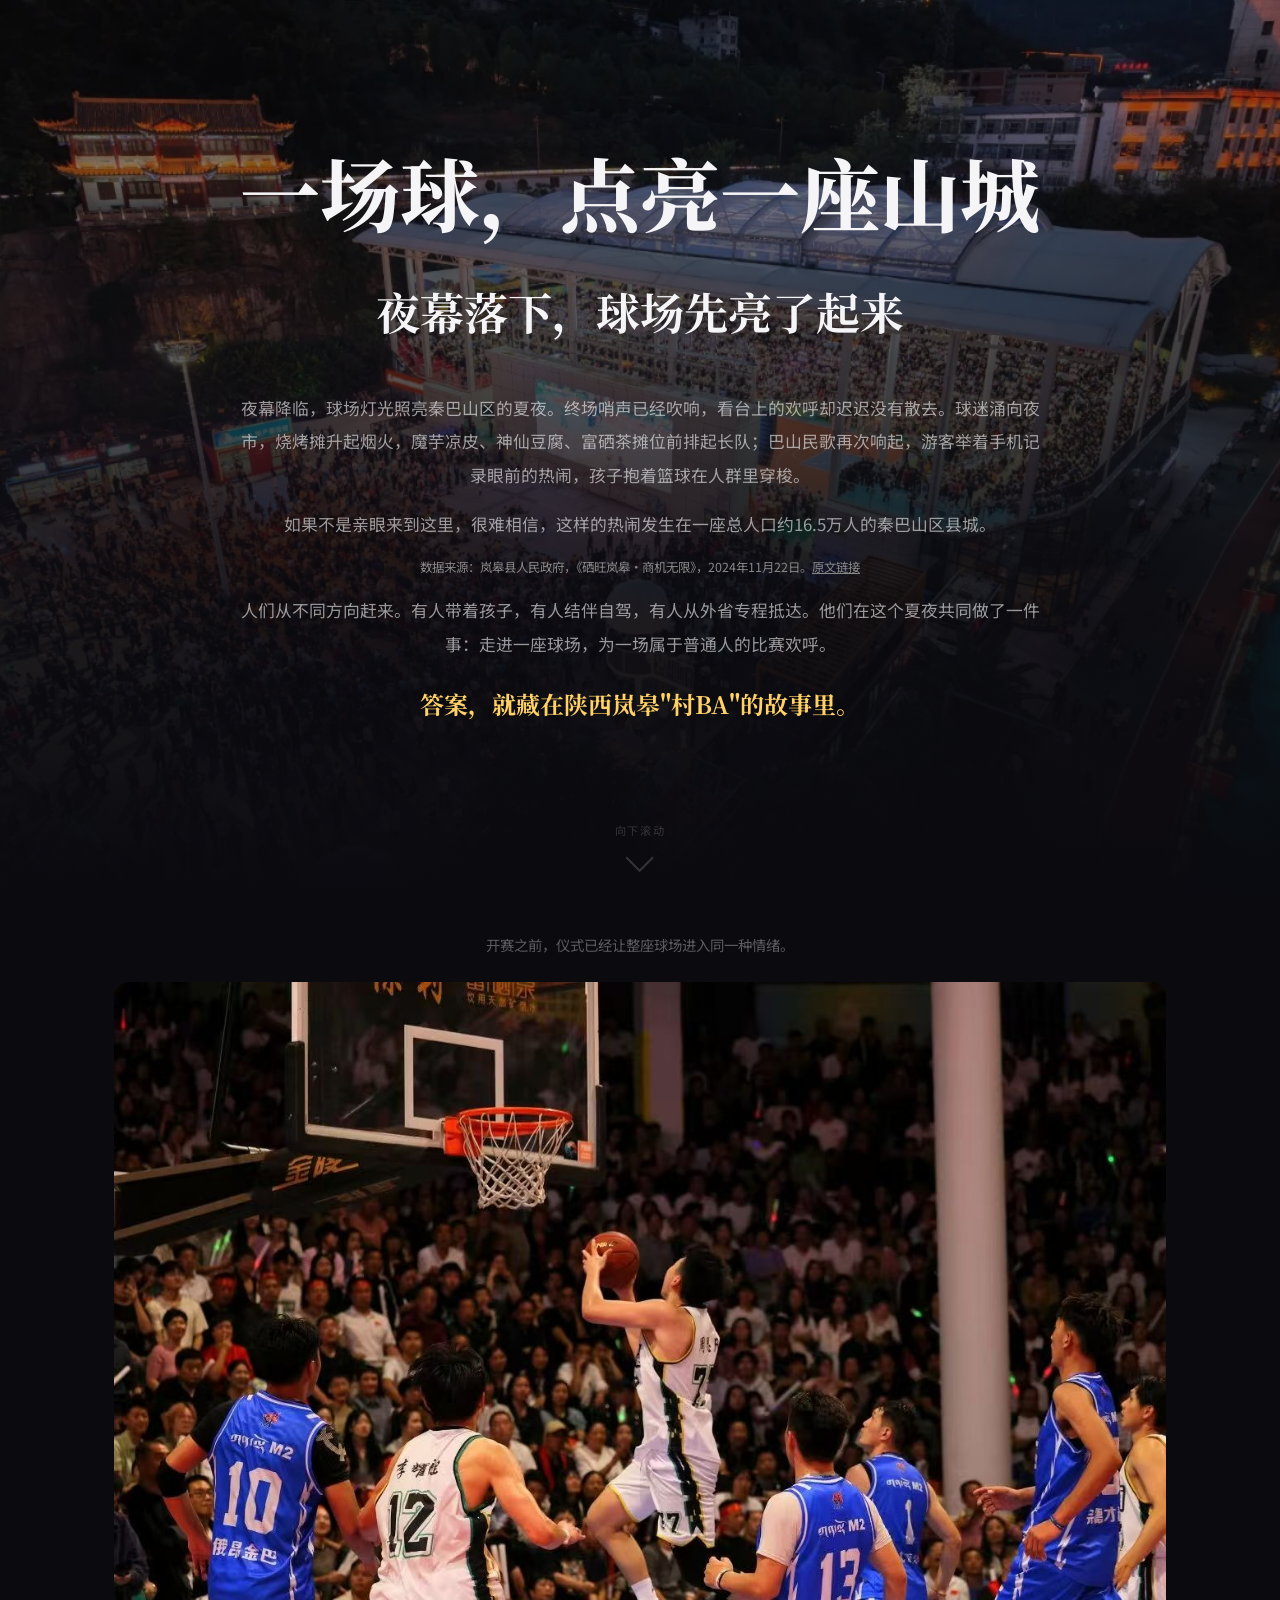
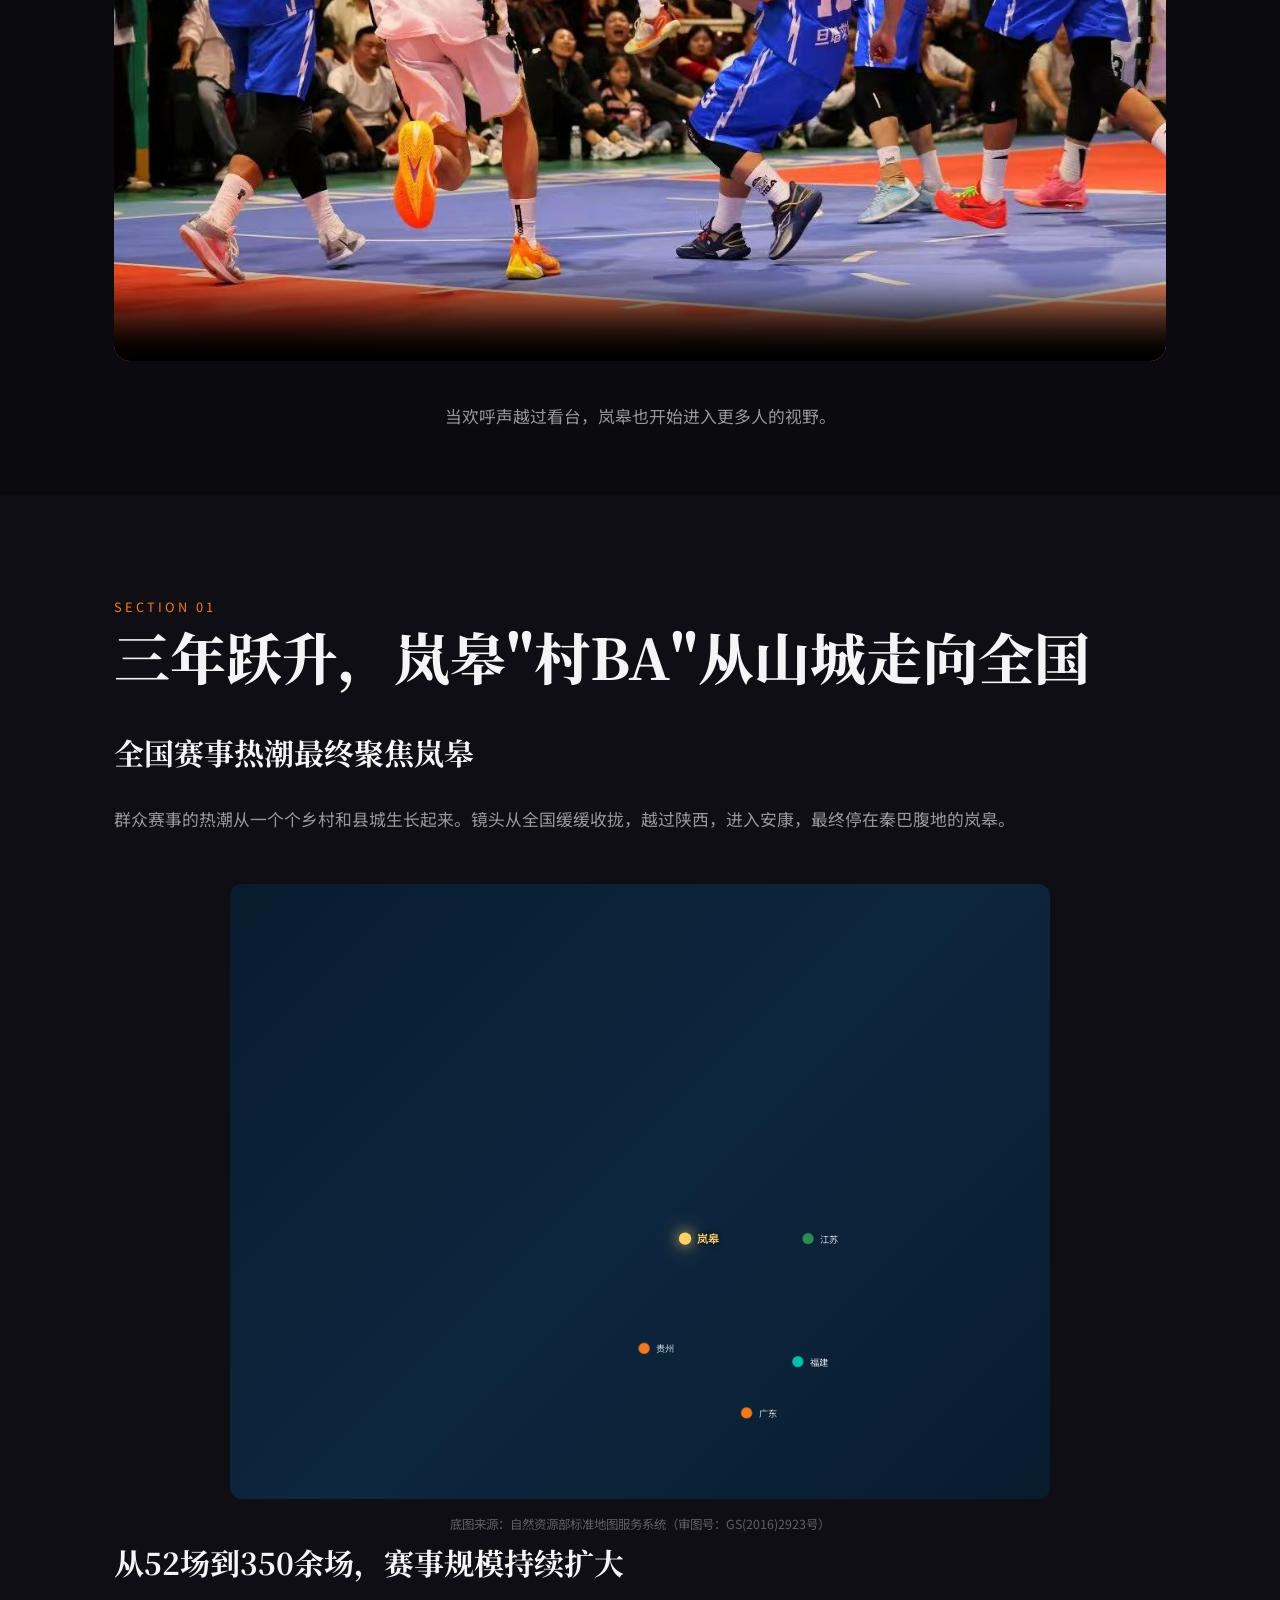
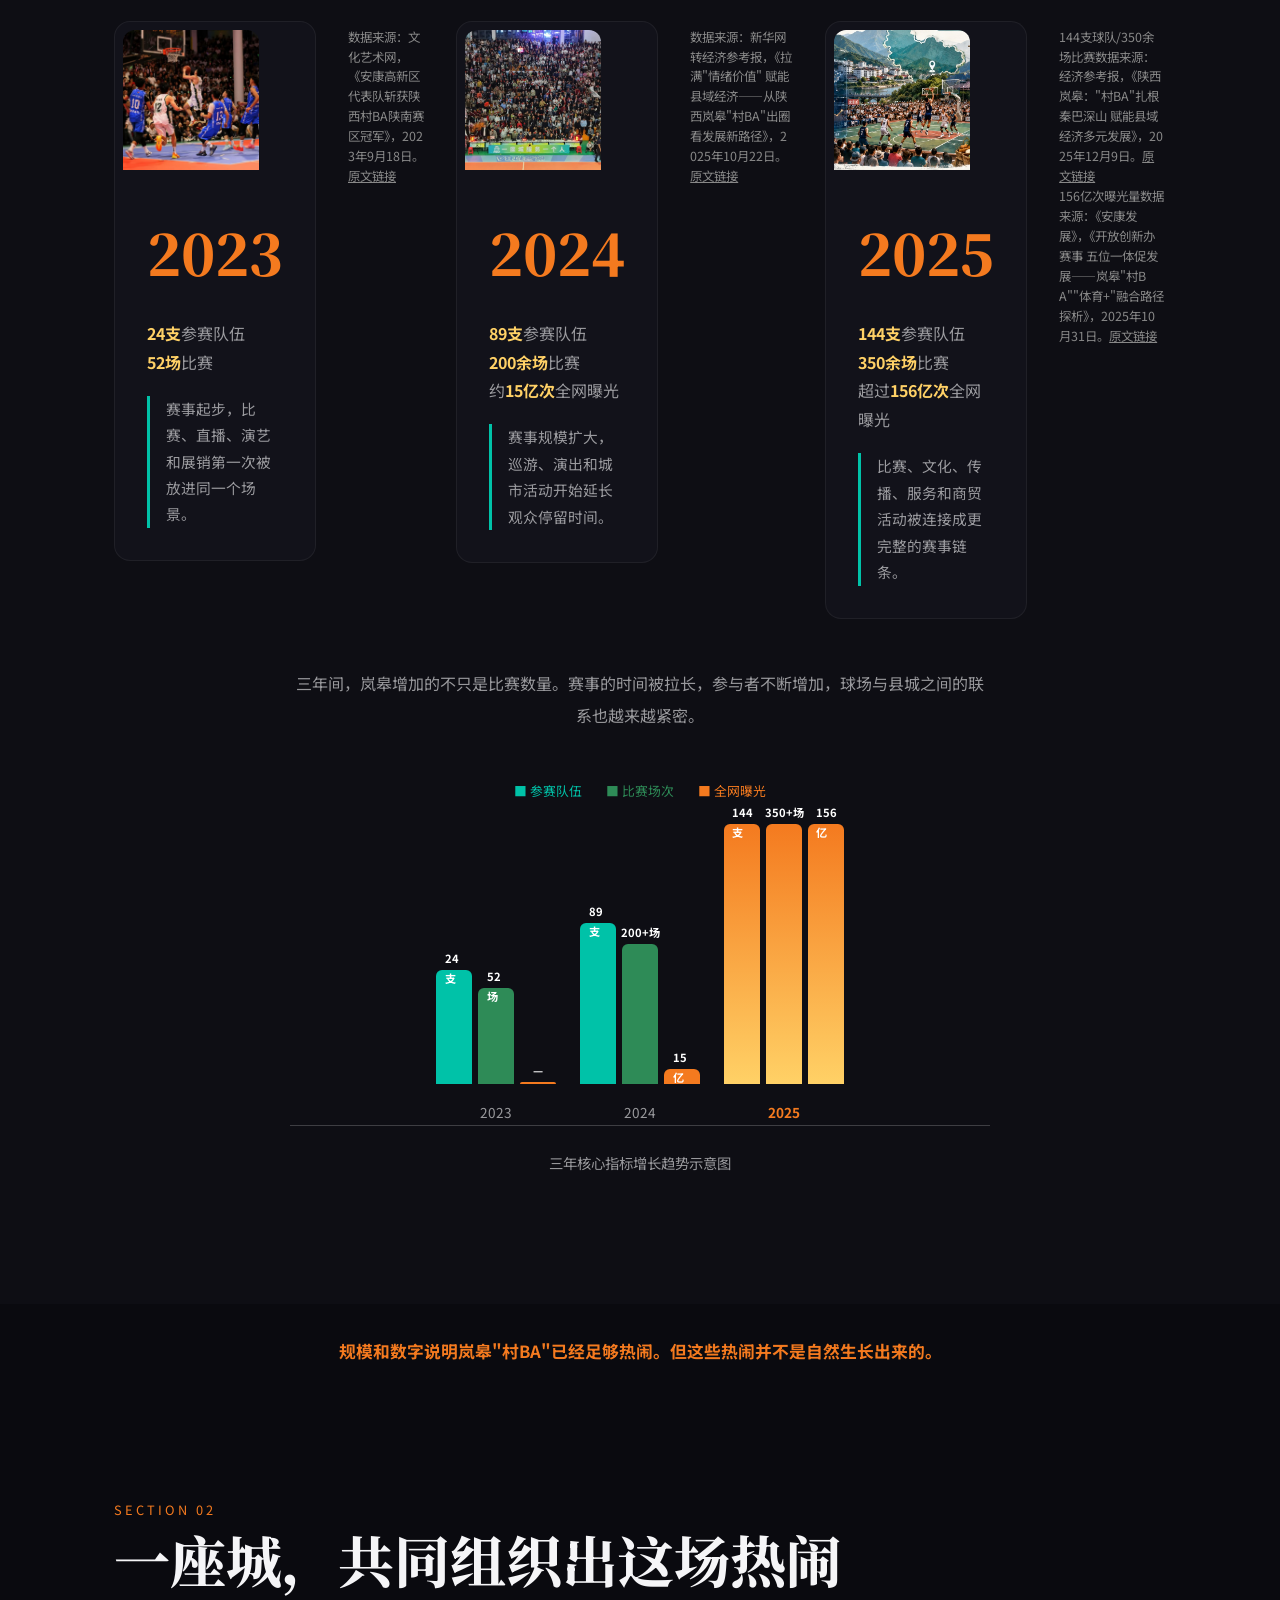
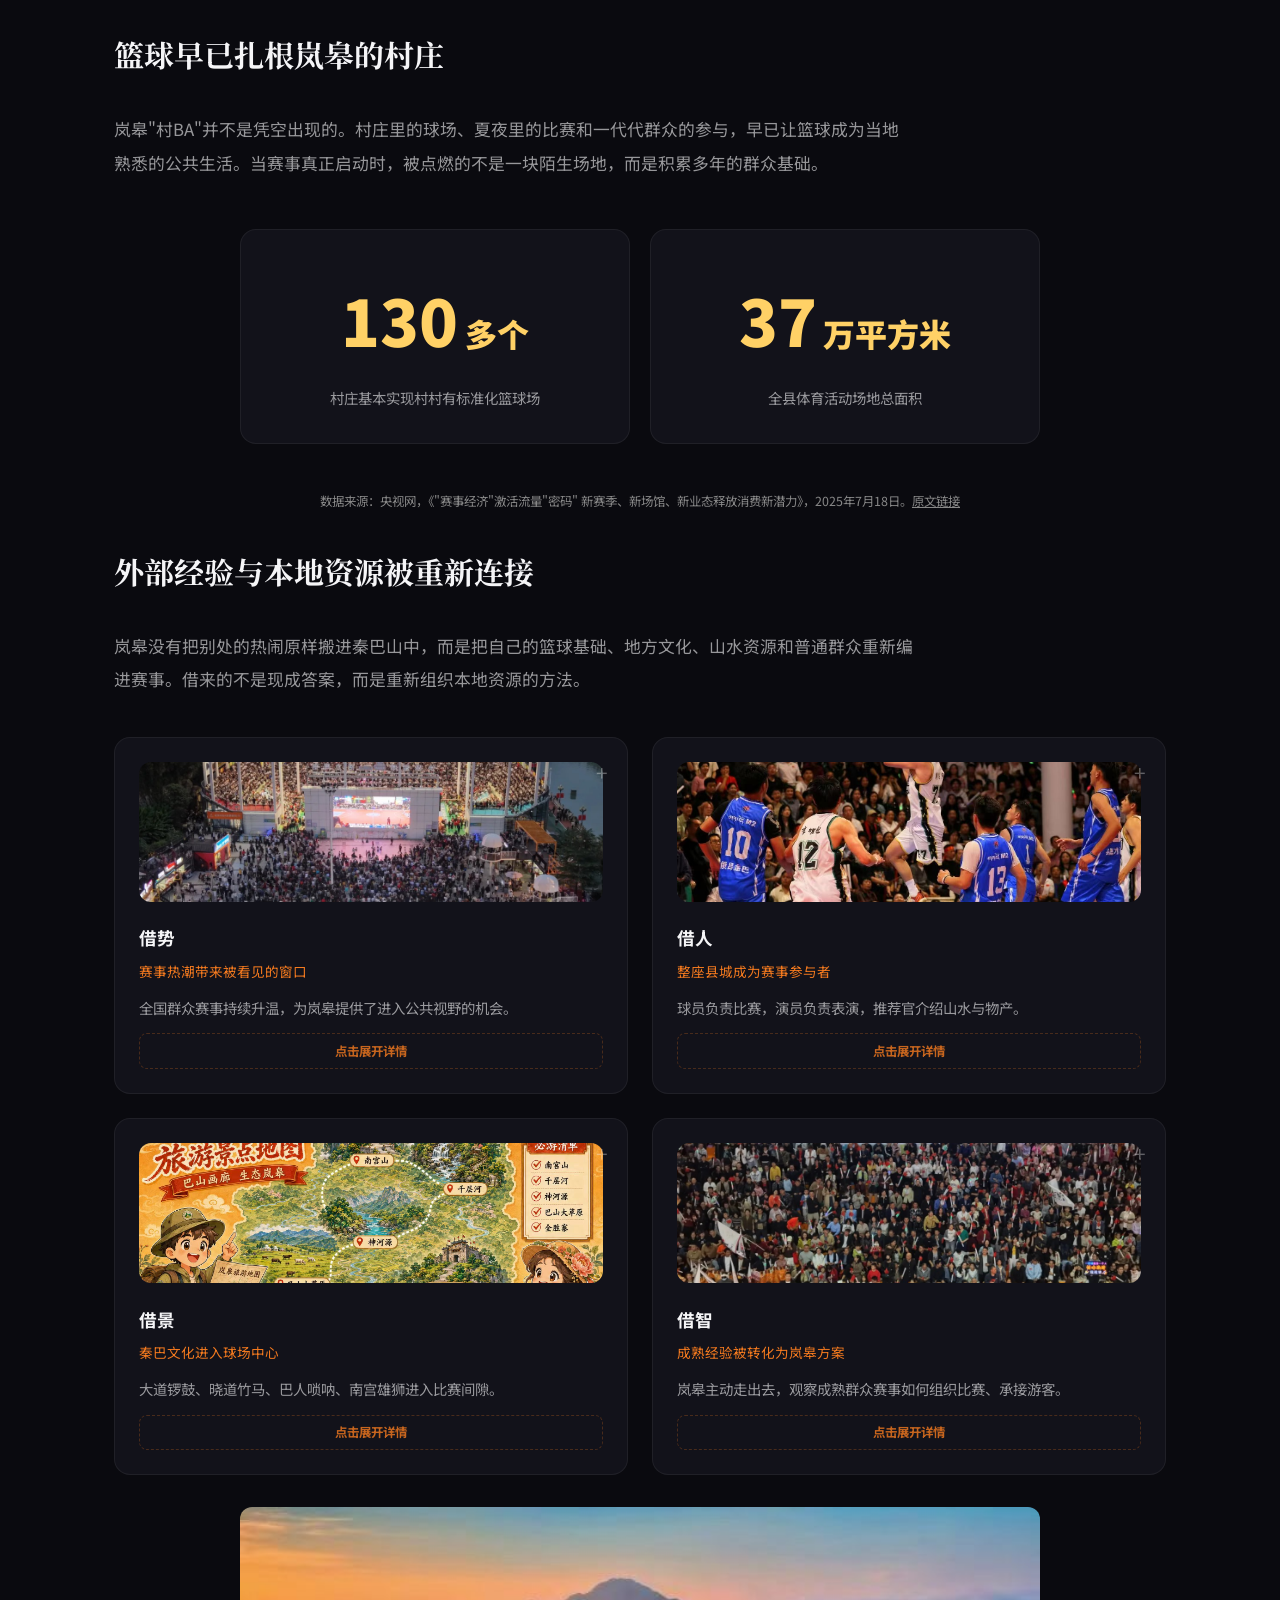
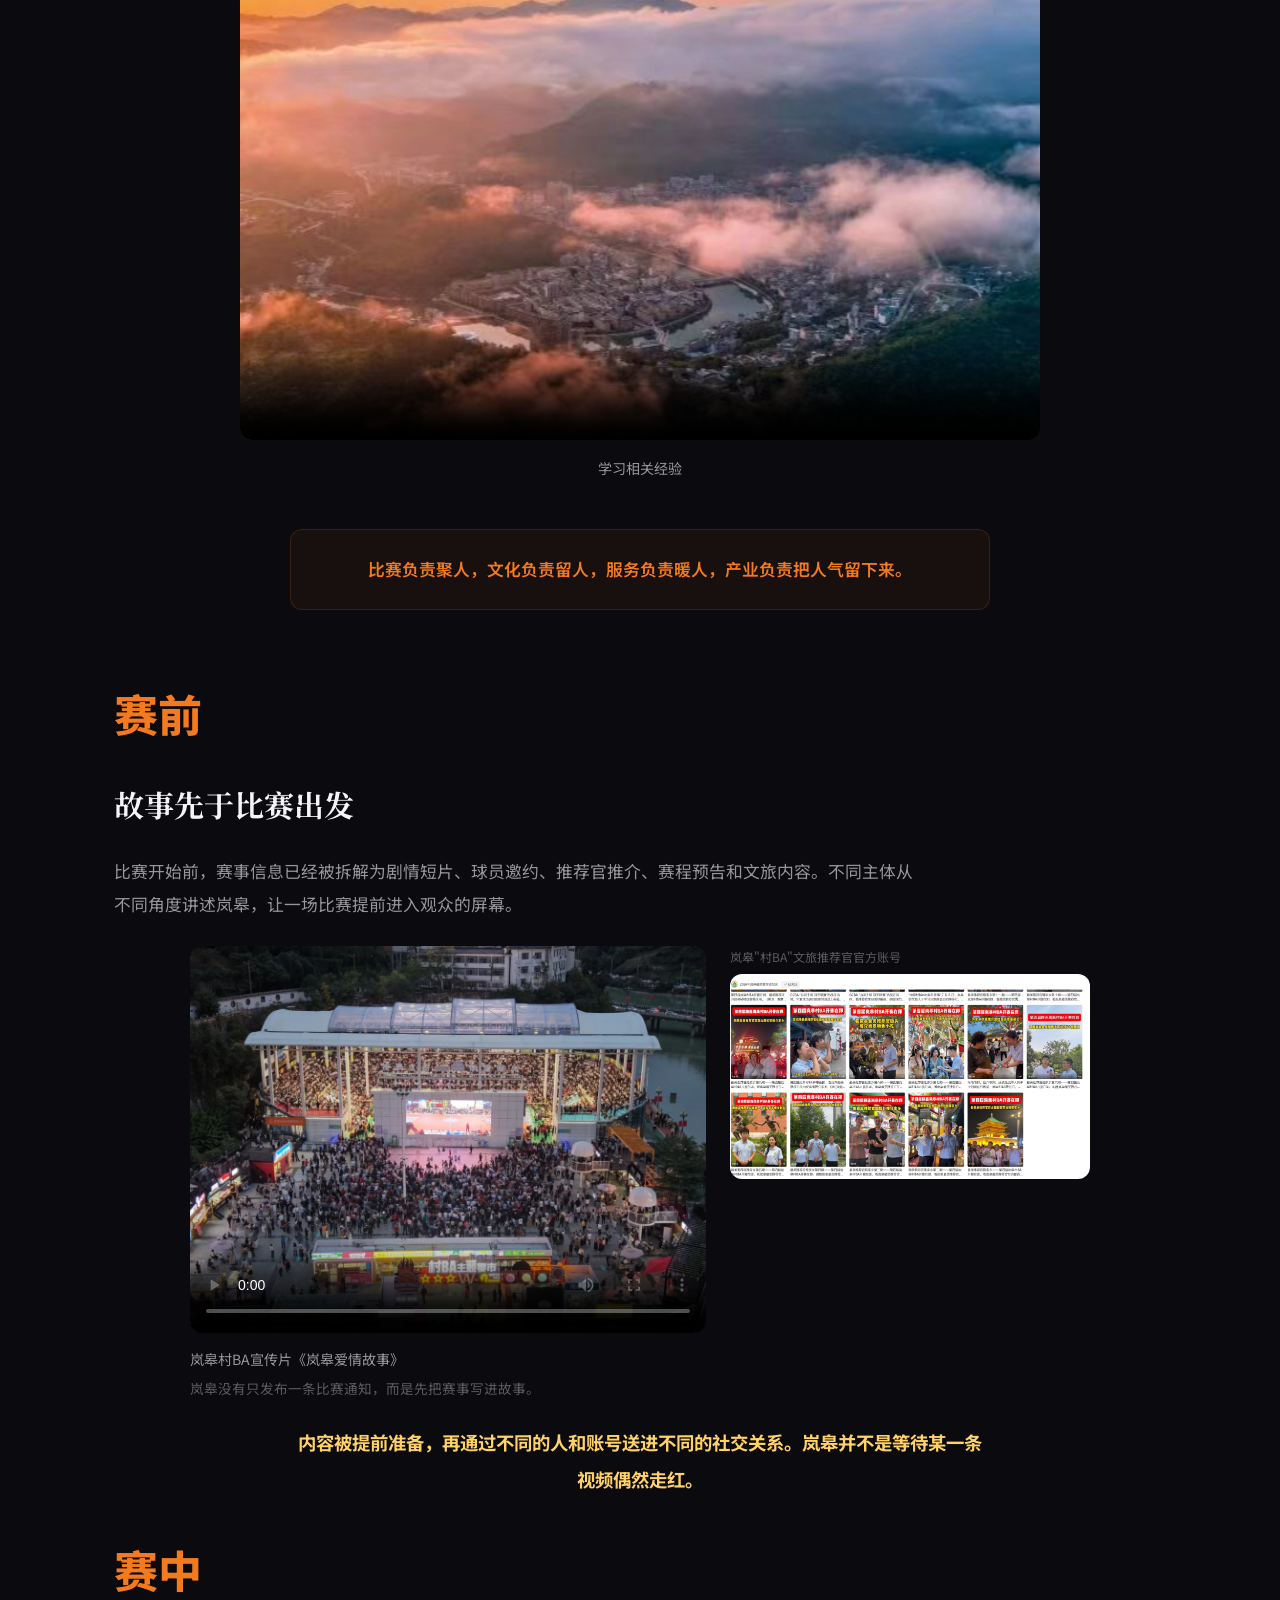
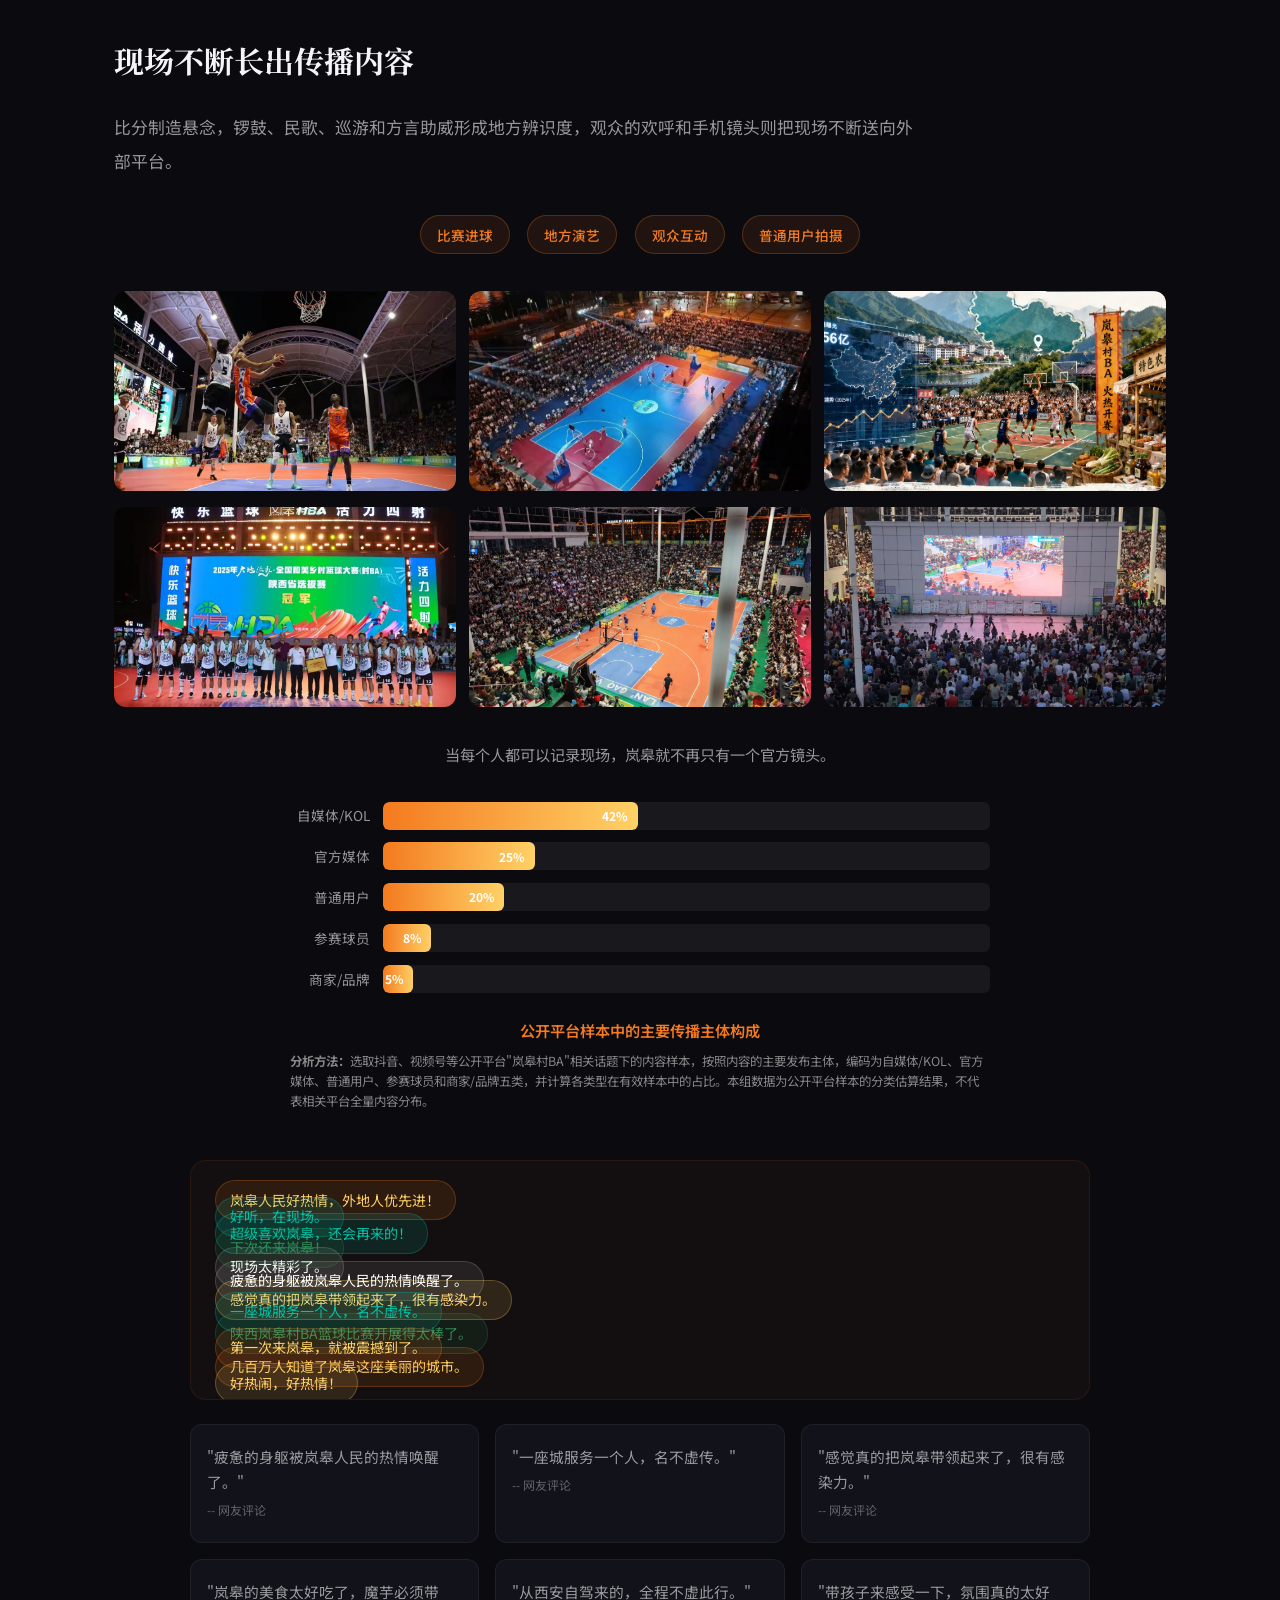
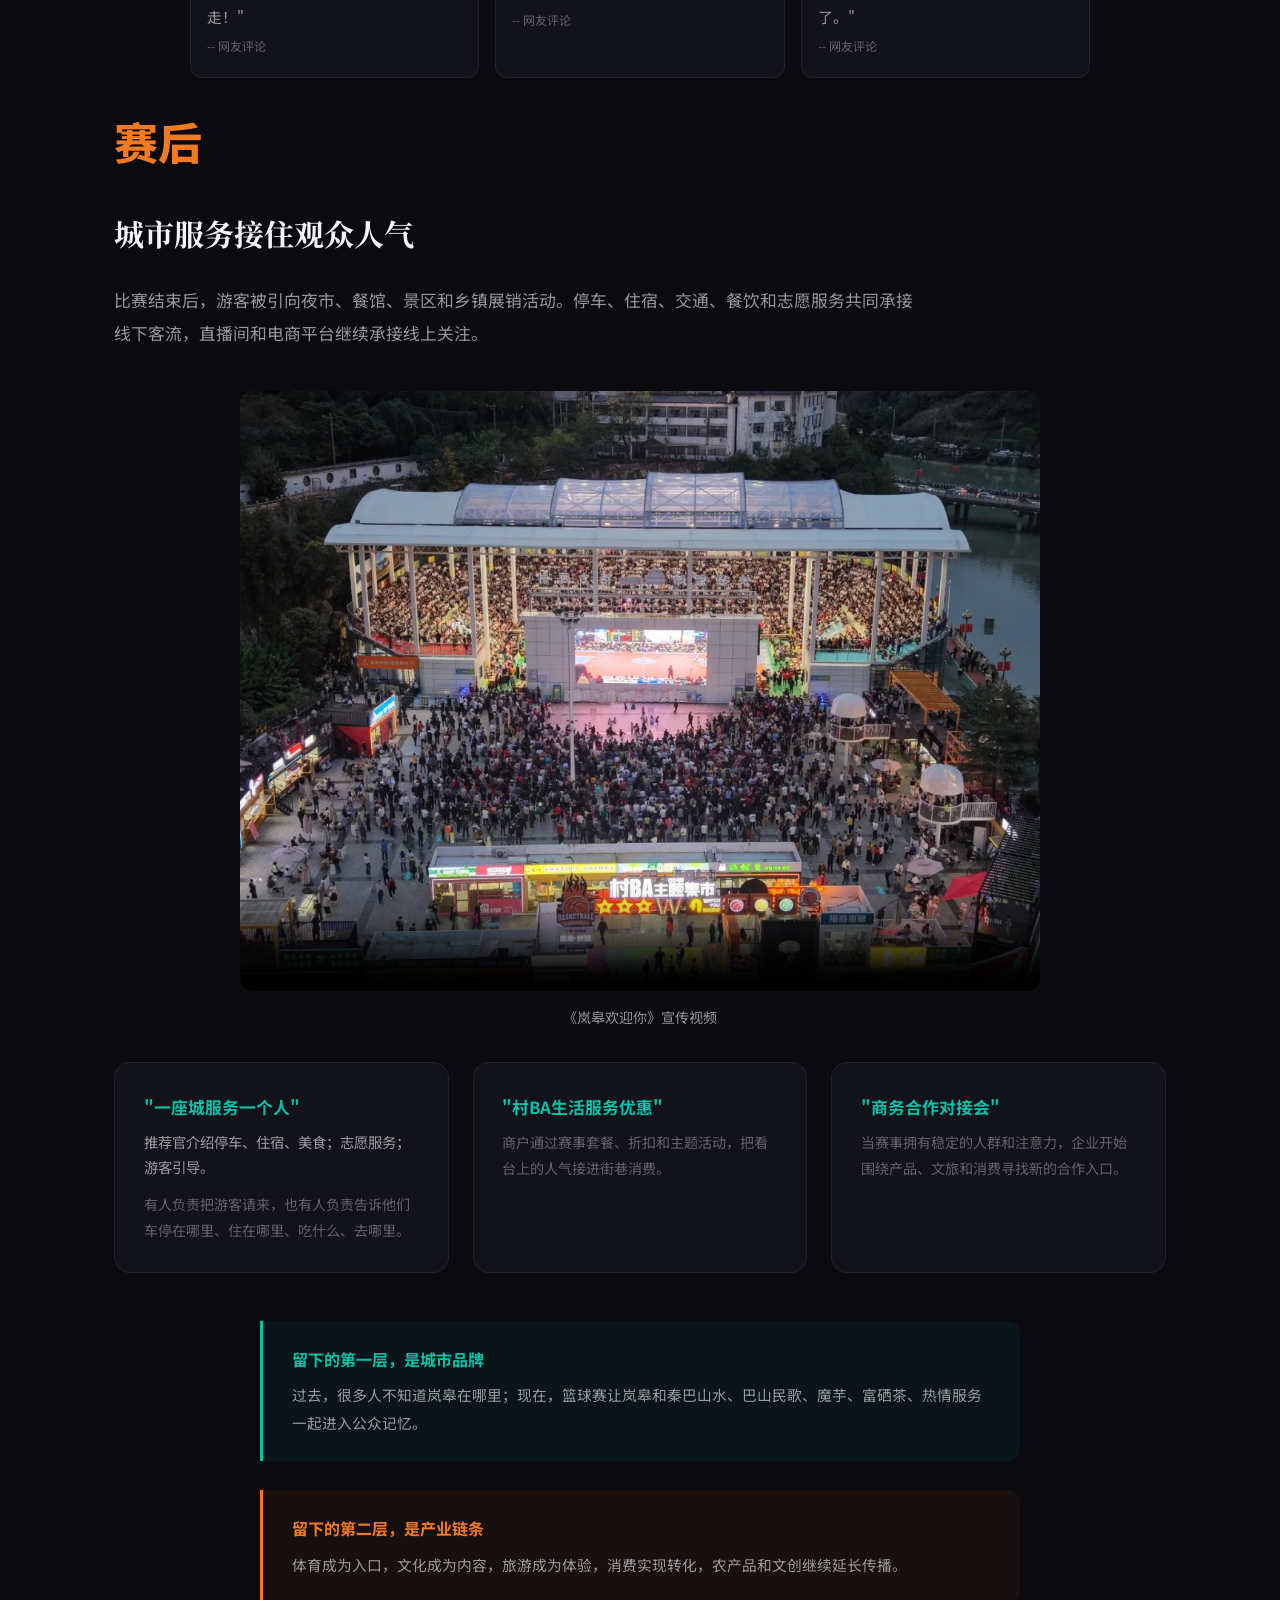
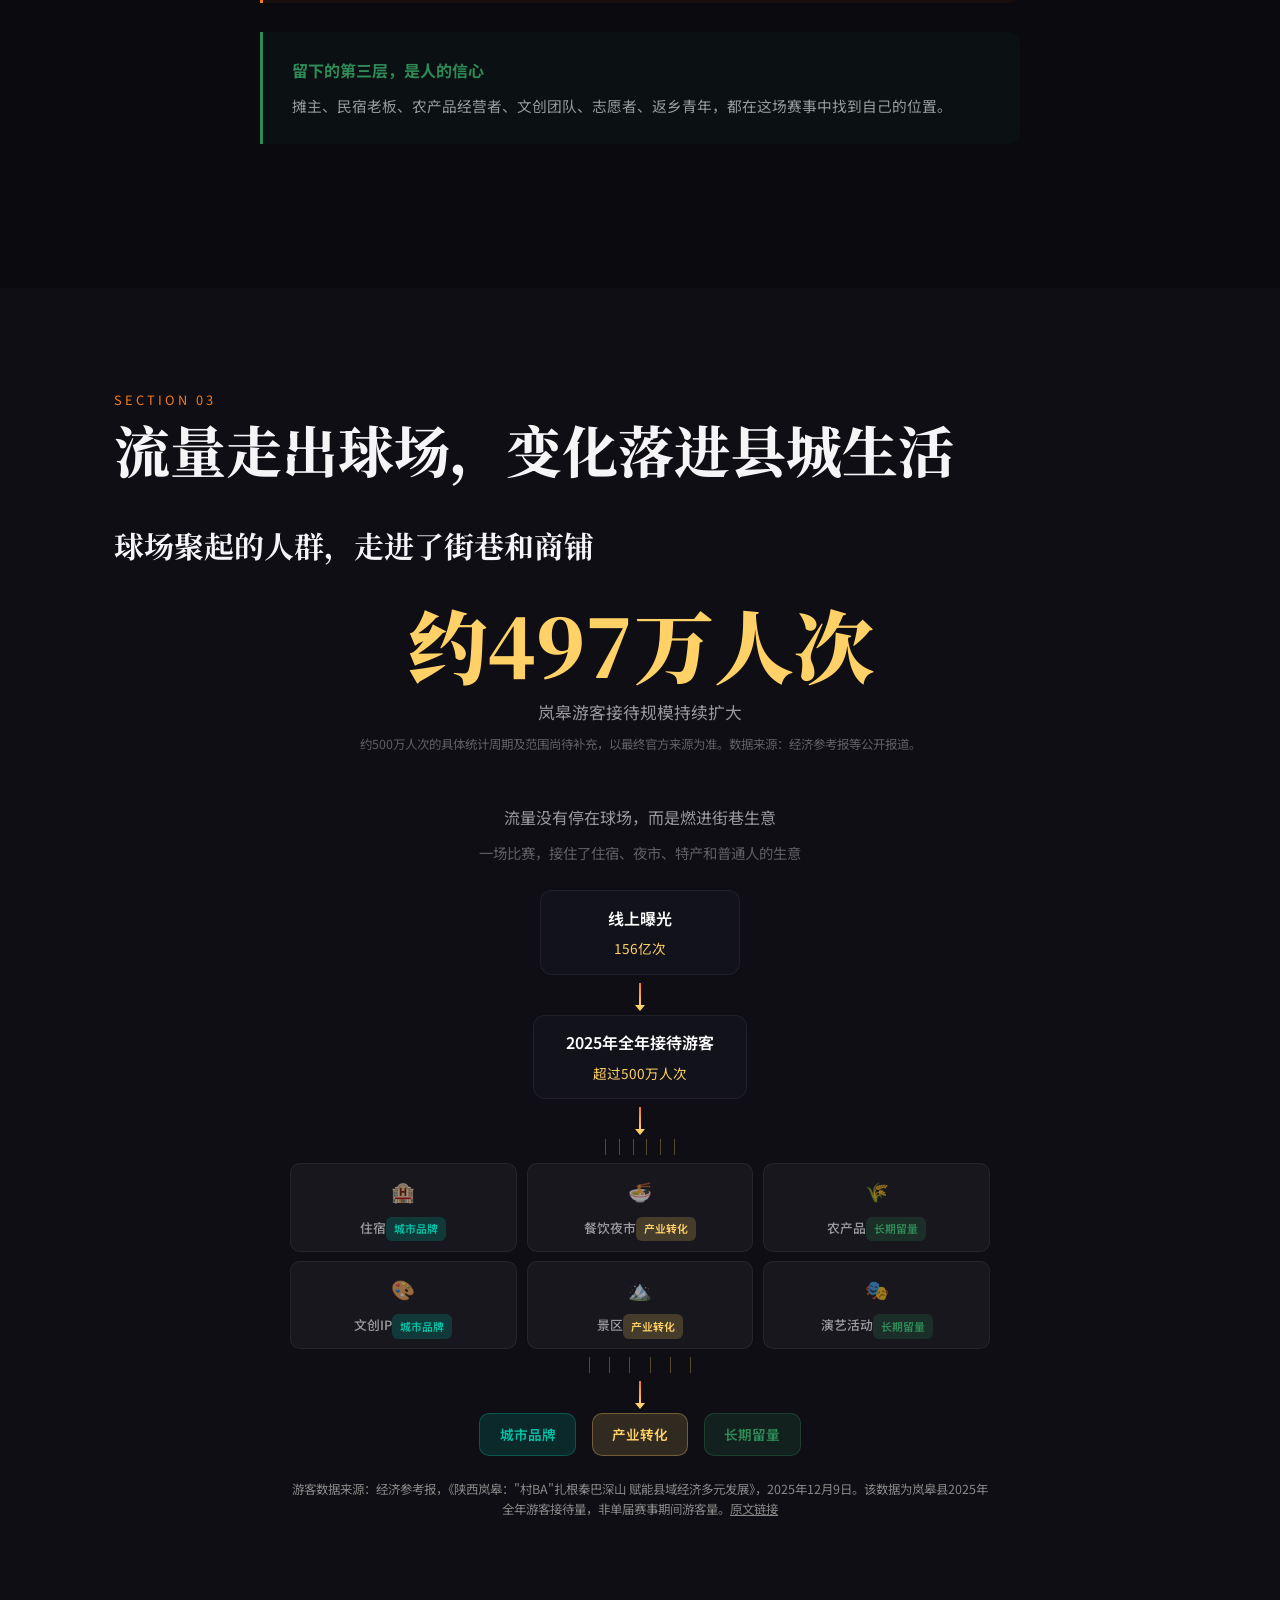
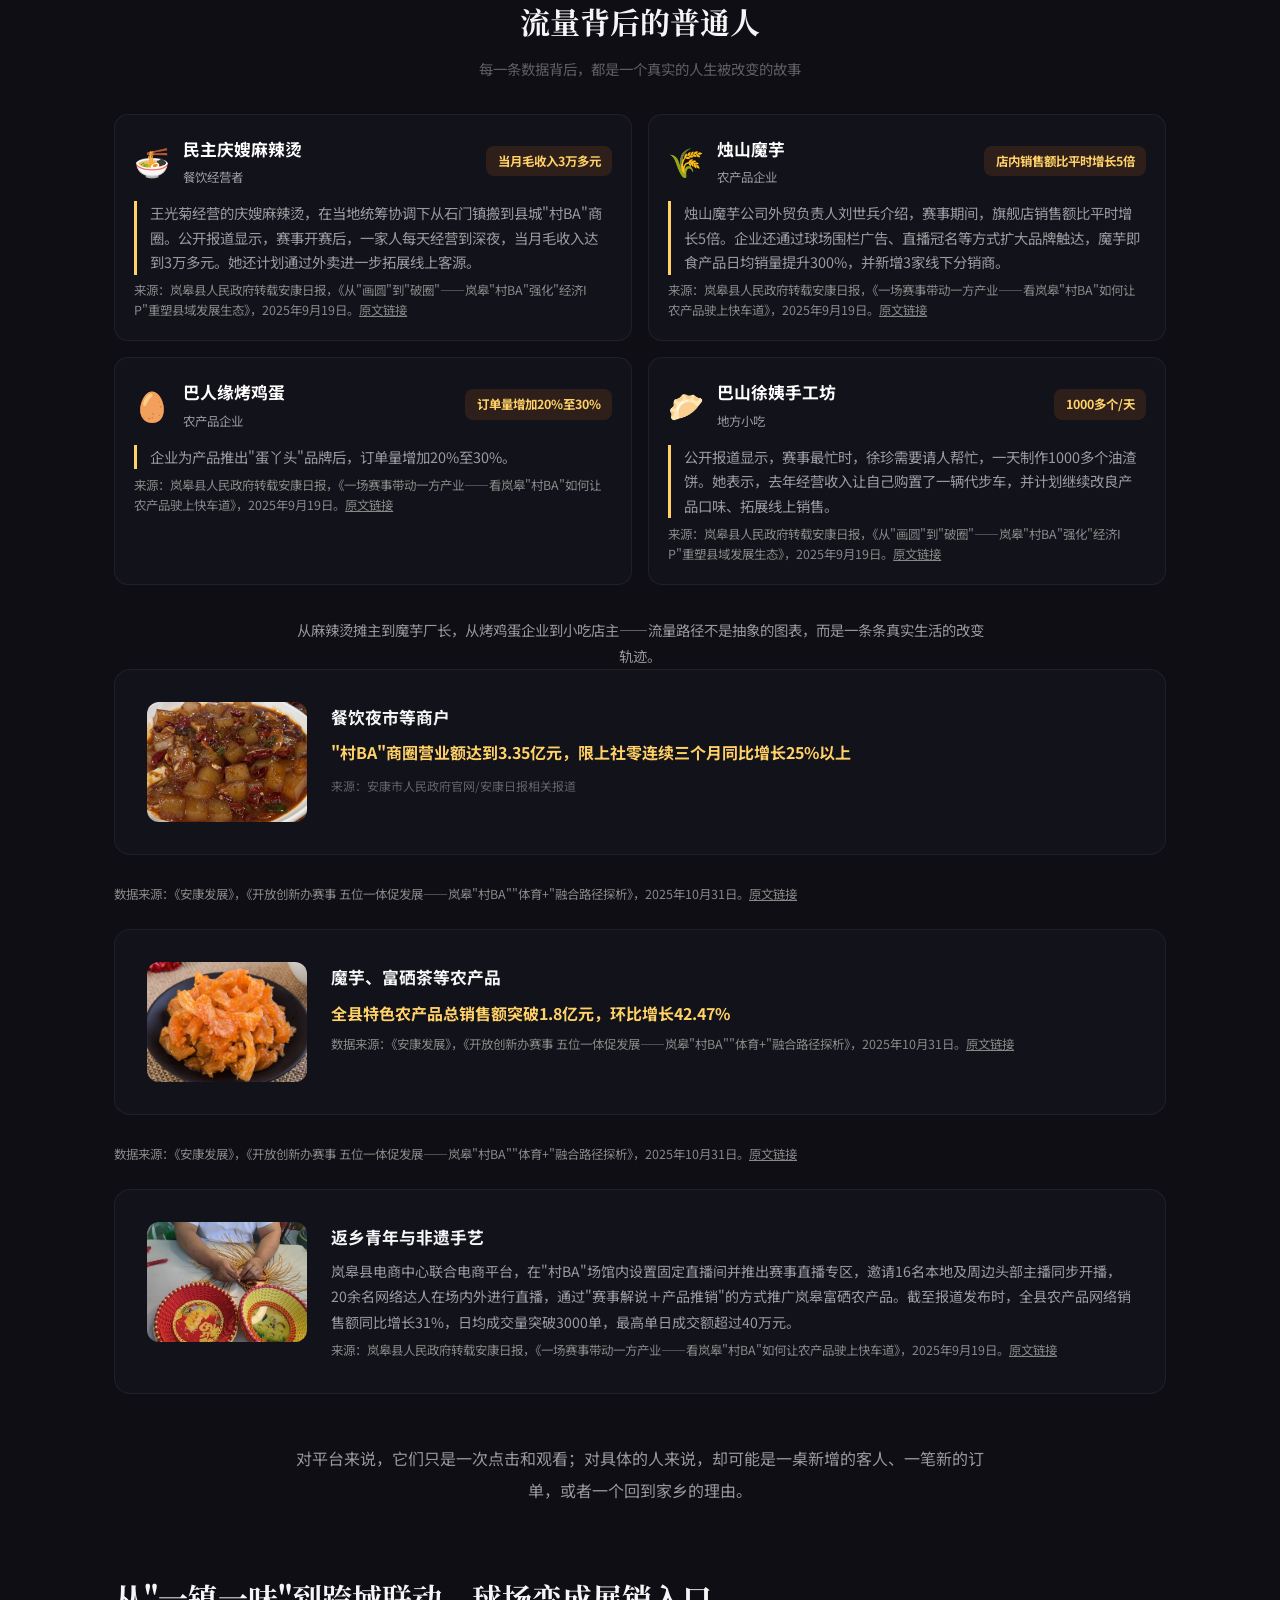
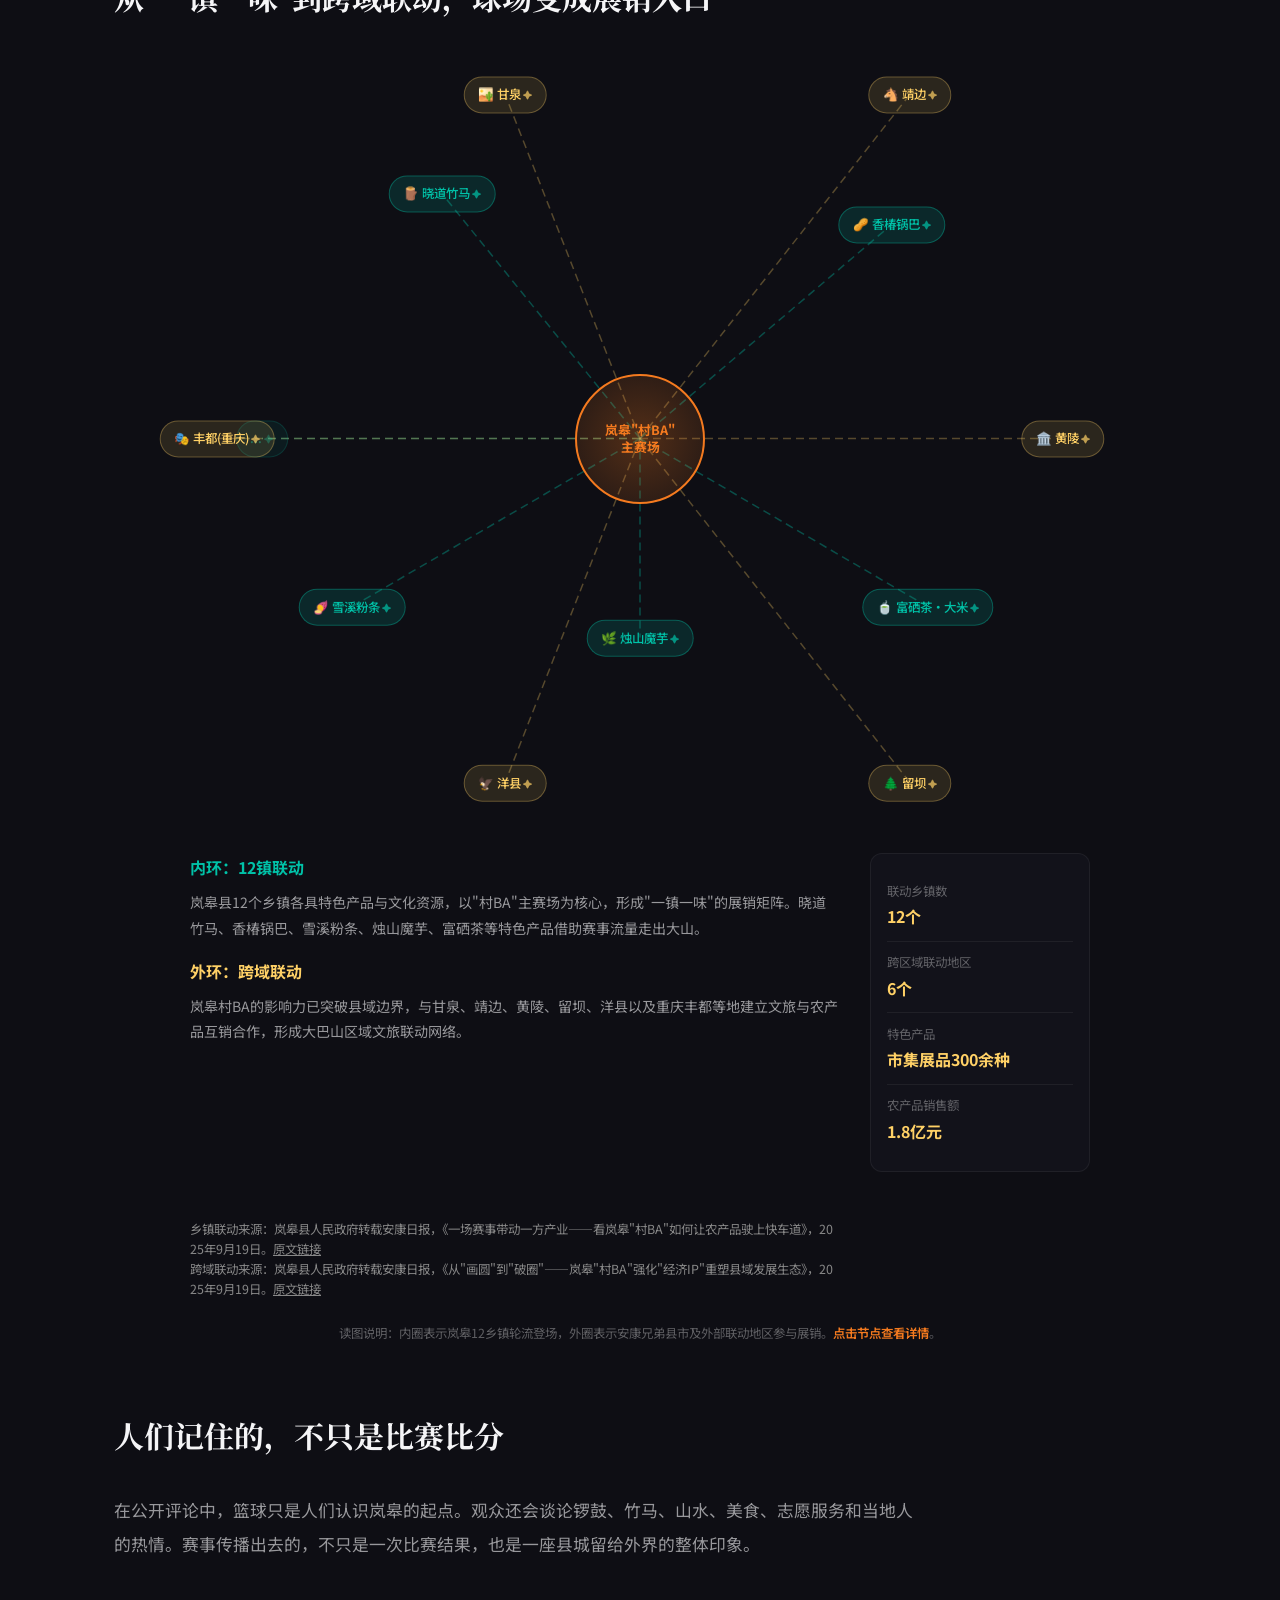
==== commit eb498ad2: "fix: 删除待填写字段+庆嫂改名+参考资料移出尾声+视频改回相对路径" ====
--- a/pages/self-contained.html
+++ b/pages/self-contained.html
@@ -269,7 +269,7 @@
         <video id="videoCeremony" class="section-video reveal" controls playsinline preload="metadata"
                poster="assets/photos/match-scene-1.jpg"
                style="width:100%; max-width:1100px; margin:0 auto; display:block; border-radius:16px; background:#000;">
-            <source src="https://raw.githubusercontent.com/swx-11/langao-cunba-data-news/main/docs/assets/langao-basketball-history.mp4" type="video/mp4">
+            <source src="assets/langao-basketball-history.mp4" type="video/mp4">
         </video>
         <p class="reveal" style="text-align:center; font-size:1.05rem; color:var(--surface-text-secondary); margin-top:2.5rem; max-width:700px; margin-left:auto; margin-right:auto; line-height:1.8;">当欢呼声越过看台，岚皋也开始进入更多人的视野。</p>
     </div>
@@ -492,7 +492,7 @@
         <div class="reveal" style="max-width:800px; margin:0 auto 3rem;">
             <video controls playsinline preload="metadata" poster="assets/photos/langao-scenery.jpg"
                    style="width:100%; border-radius:12px; background:#000;">
-                <source src="https://raw.githubusercontent.com/swx-11/langao-cunba-data-news/main/docs/assets/learn-from-guizhou.mp4" type="video/mp4">
+                <source src="assets/learn-from-guizhou.mp4" type="video/mp4">
             </video>
             <p style="font-size:0.88rem; color:var(--surface-text-secondary); margin-top:0.5rem; text-align:center;">学习相关经验</p>
         </div>
@@ -518,7 +518,7 @@
             <div style="flex:1; min-width:280px;">
                 <video controls playsinline preload="metadata" poster="assets/photos/cunba-panorama.jpg"
                        style="width:100%; border-radius:12px; background:#000;">
-                    <source src="https://raw.githubusercontent.com/swx-11/langao-cunba-data-news/main/docs/assets/langao-love-story.mp4" type="video/mp4">
+                    <source src="assets/langao-love-story.mp4" type="video/mp4">
                 </video>
                 <p style="font-size:0.88rem; color:var(--surface-text-secondary); margin-top:0.4rem;">岚皋村BA宣传片《岚皋爱情故事》</p>
                 <p style="font-size:0.85rem; color:var(--surface-text-muted); margin-top:0.3rem; line-height:1.7;">岚皋没有只发布一条比赛通知，而是先把赛事写进故事。</p>
@@ -601,7 +601,7 @@
         </div>
         <div class="reveal" style="max-width:700px; margin:0 auto 3rem; text-align:center;">
             <p style="font-size:0.95rem; color:var(--color-primary); font-weight:600;">公开平台样本中的主要传播主体构成</p>
-            <p class="src-note" style="text-align:left; max-width:700px; margin:0.5rem auto 0;"><strong>分析方法：</strong>选取抖音、视频号等公开平台"岚皋村BA"相关话题下的内容样本，按照内容的主要发布主体，编码为自媒体/KOL、官方媒体、普通用户、参赛球员和商家/品牌五类，并计算各类型在有效样本中的占比。本组数据为公开平台样本的分类估算结果，不代表相关平台全量内容分布。<br>样本采集时间：【待填写】<br>有效样本量：N＝【待填写】<br>采集平台：抖音、视频号<br>分类规则：每条内容按照主要发布主体归入一类<br>编码方式：【待填写】</p>
+            <p class="src-note" style="text-align:left; max-width:700px; margin:0.5rem auto 0;"><strong>分析方法：</strong>选取抖音、视频号等公开平台"岚皋村BA"相关话题下的内容样本，按照内容的主要发布主体，编码为自媒体/KOL、官方媒体、普通用户、参赛球员和商家/品牌五类，并计算各类型在有效样本中的占比。本组数据为公开平台样本的分类估算结果，不代表相关平台全量内容分布。</p>
         </div>
 
         <!-- 弹幕词云 — VOICES 引用卡设计 -->
@@ -676,7 +676,7 @@
         <div class="reveal" style="max-width:800px; margin:0 auto 2rem;">
             <video controls playsinline preload="metadata" poster="assets/photos/cunba-panorama.jpg"
                    style="width:100%; border-radius:12px; background:#000;">
-                <source src="https://raw.githubusercontent.com/swx-11/langao-cunba-data-news/main/docs/assets/langao-welcome.mp4" type="video/mp4">
+                <source src="assets/langao-welcome.mp4" type="video/mp4">
             </video>
             <p style="font-size:0.88rem; color:var(--surface-text-secondary); margin-top:0.4rem; text-align:center;">《岚皋欢迎你》宣传视频</p>
         </div>
@@ -837,7 +837,7 @@
                 <div class="character-card">
                     <div class="card-header">
                         <span class="card-icon">🍜</span>
-                        <div><div class="card-name">庆嫂麻辣烫</div><div class="card-type">餐饮经营者</div></div>
+                        <div><div class="card-name">民主庆嫂麻辣烫</div><div class="card-type">餐饮经营者</div></div>
                         <div class="card-stat">当月毛收入3万多元</div>
                     </div>
                     <div class="card-quote">王光菊经营的庆嫂麻辣烫，在当地统筹协调下从石门镇搬到县城"村BA"商圈。公开报道显示，赛事开赛后，一家人每天经营到深夜，当月毛收入达到3万多元。她还计划通过外卖进一步拓展线上客源。</div>
@@ -963,7 +963,7 @@
 
         <!-- 评论引用 -->
         <div class="reveal footnote" style="max-width:700px; margin:0 auto 3rem; text-align:center;">
-            评论选取自抖音、视频号等公开平台"岚皋村BA"相关话题下的公开评论。<br><strong>分析方法：</strong>选取抖音、视频号等公开平台"岚皋村BA"相关话题下的公开评论样本，完成去重、分词，并剔除"的""了"等停用词后进行词频统计，提取高频特征词。本组数据为公开平台抽样分析结果，不代表相关平台全量评论。<br>评论采集时间：【待填写】<br>有效评论数量：N＝【待填写】<br>采集平台：抖音、视频号<br>去重规则：【待填写】<br>分词工具或处理方式：【待填写】<br>停用词表：【待填写】
+            评论选取自抖音、视频号等公开平台"岚皋村BA"相关话题下的公开评论。<br><strong>分析方法：</strong>选取抖音、视频号等公开平台"岚皋村BA"相关话题下的公开评论样本，完成去重、分词，并剔除"的""了"等停用词后进行词频统计，提取高频特征词。本组数据为公开平台抽样分析结果，不代表相关平台全量评论。
         </div>
 
         <!-- IP内容 -->
@@ -1005,22 +1005,23 @@
             <div class="orbit-item orbit-right-1" id="orbitRight1">篮球只是那根火柴。<br><br>真正被点亮的，<br>是一座秦巴小城<br>被看见、被记住，<br>也被重新选择的可能。</div>
             <div class="orbit-item orbit-final" id="orbitFinal"></div>
         </div>
-        <div class="reveal" style="max-width:900px; margin:0 auto; padding:3rem 0; border-top:1px solid var(--surface-border);">
-            <h4 style="font-size:0.95rem; color:var(--surface-text-secondary); margin-bottom:1rem;">主要参考资料</h4>
-            <ol style="font-size:0.8rem; color:var(--surface-text-muted); line-height:2.2; padding-left:1.5rem;">
-                <li>《硒旺岚皋·商机无限》——岚皋县人民政府</li>
-                <li>《安康高新区代表队斩获陕西村BA陕南赛区冠军》——文化艺术网</li>
-                <li>《拉满"情绪价值" 赋能县域经济——从陕西岚皋"村BA"出圈看发展新路径》——新华网转经济参考报</li>
-                <li>《陕西岚皋："村BA"扎根秦巴深山 赋能县域经济多元发展》——经济参考报</li>
-                <li>《开放创新办赛事 五位一体促发展——岚皋"村BA""体育+"融合路径探析》——《安康发展》</li>
-                <li>《"赛事经济"激活流量"密码" 新赛季、新场馆、新业态释放消费新潜力》——央视网</li>
-                <li>《从"画圆"到"破圈"——岚皋"村BA"强化"经济IP"重塑县域发展生态》——岚皋县人民政府转载安康日报</li>
-                <li>《一场赛事带动一方产业——看岚皋"村BA"如何让农产品驶上快车道》——岚皋县人民政府转载安康日报</li>
-                <li>自然资源部标准地图服务系统</li>
-            </ol>
-        </div>
     </div>
 </section>
+
+<div style="max-width:900px; margin:0 auto; padding:4rem 1.5rem 6rem; border-top:1px solid var(--surface-border);">
+    <h4 style="font-size:0.95rem; color:var(--surface-text-secondary); margin-bottom:1rem;">主要参考资料</h4>
+    <ol style="font-size:0.8rem; color:var(--surface-text-muted); line-height:2.2; padding-left:1.5rem;">
+        <li>《硒旺岚皋·商机无限》——岚皋县人民政府</li>
+        <li>《安康高新区代表队斩获陕西村BA陕南赛区冠军》——文化艺术网</li>
+        <li>《拉满"情绪价值" 赋能县域经济——从陕西岚皋"村BA"出圈看发展新路径》——新华网转经济参考报</li>
+        <li>《陕西岚皋："村BA"扎根秦巴深山 赋能县域经济多元发展》——经济参考报</li>
+        <li>《开放创新办赛事 五位一体促发展——岚皋"村BA""体育+"融合路径探析》——《安康发展》</li>
+        <li>《"赛事经济"激活流量"密码" 新赛季、新场馆、新业态释放消费新潜力》——央视网</li>
+        <li>《从"画圆"到"破圈"——岚皋"村BA"强化"经济IP"重塑县域发展生态》——岚皋县人民政府转载安康日报</li>
+        <li>《一场赛事带动一方产业——看岚皋"村BA"如何让农产品驶上快车道》——岚皋县人民政府转载安康日报</li>
+        <li>自然资源部标准地图服务系统</li>
+    </ol>
+</div>
 
 <script>
 document.addEventListener('DOMContentLoaded', function() {
